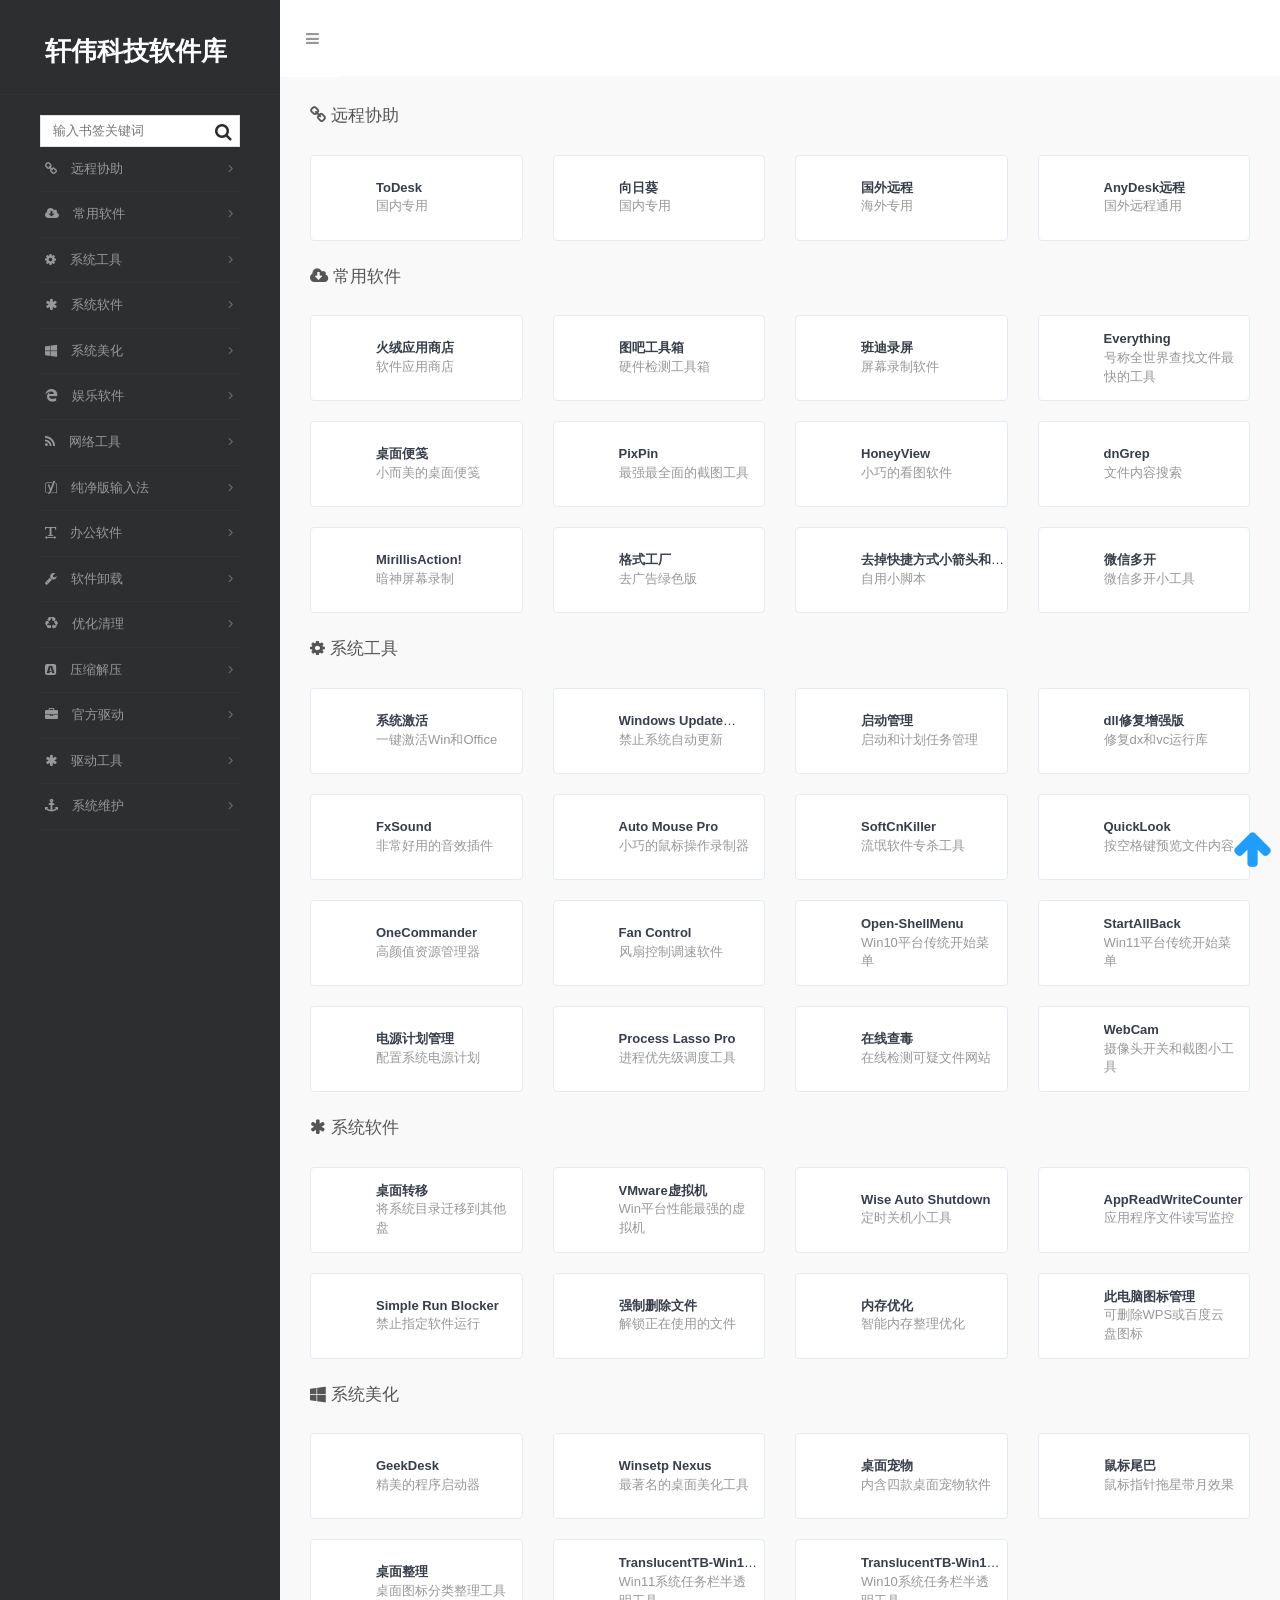
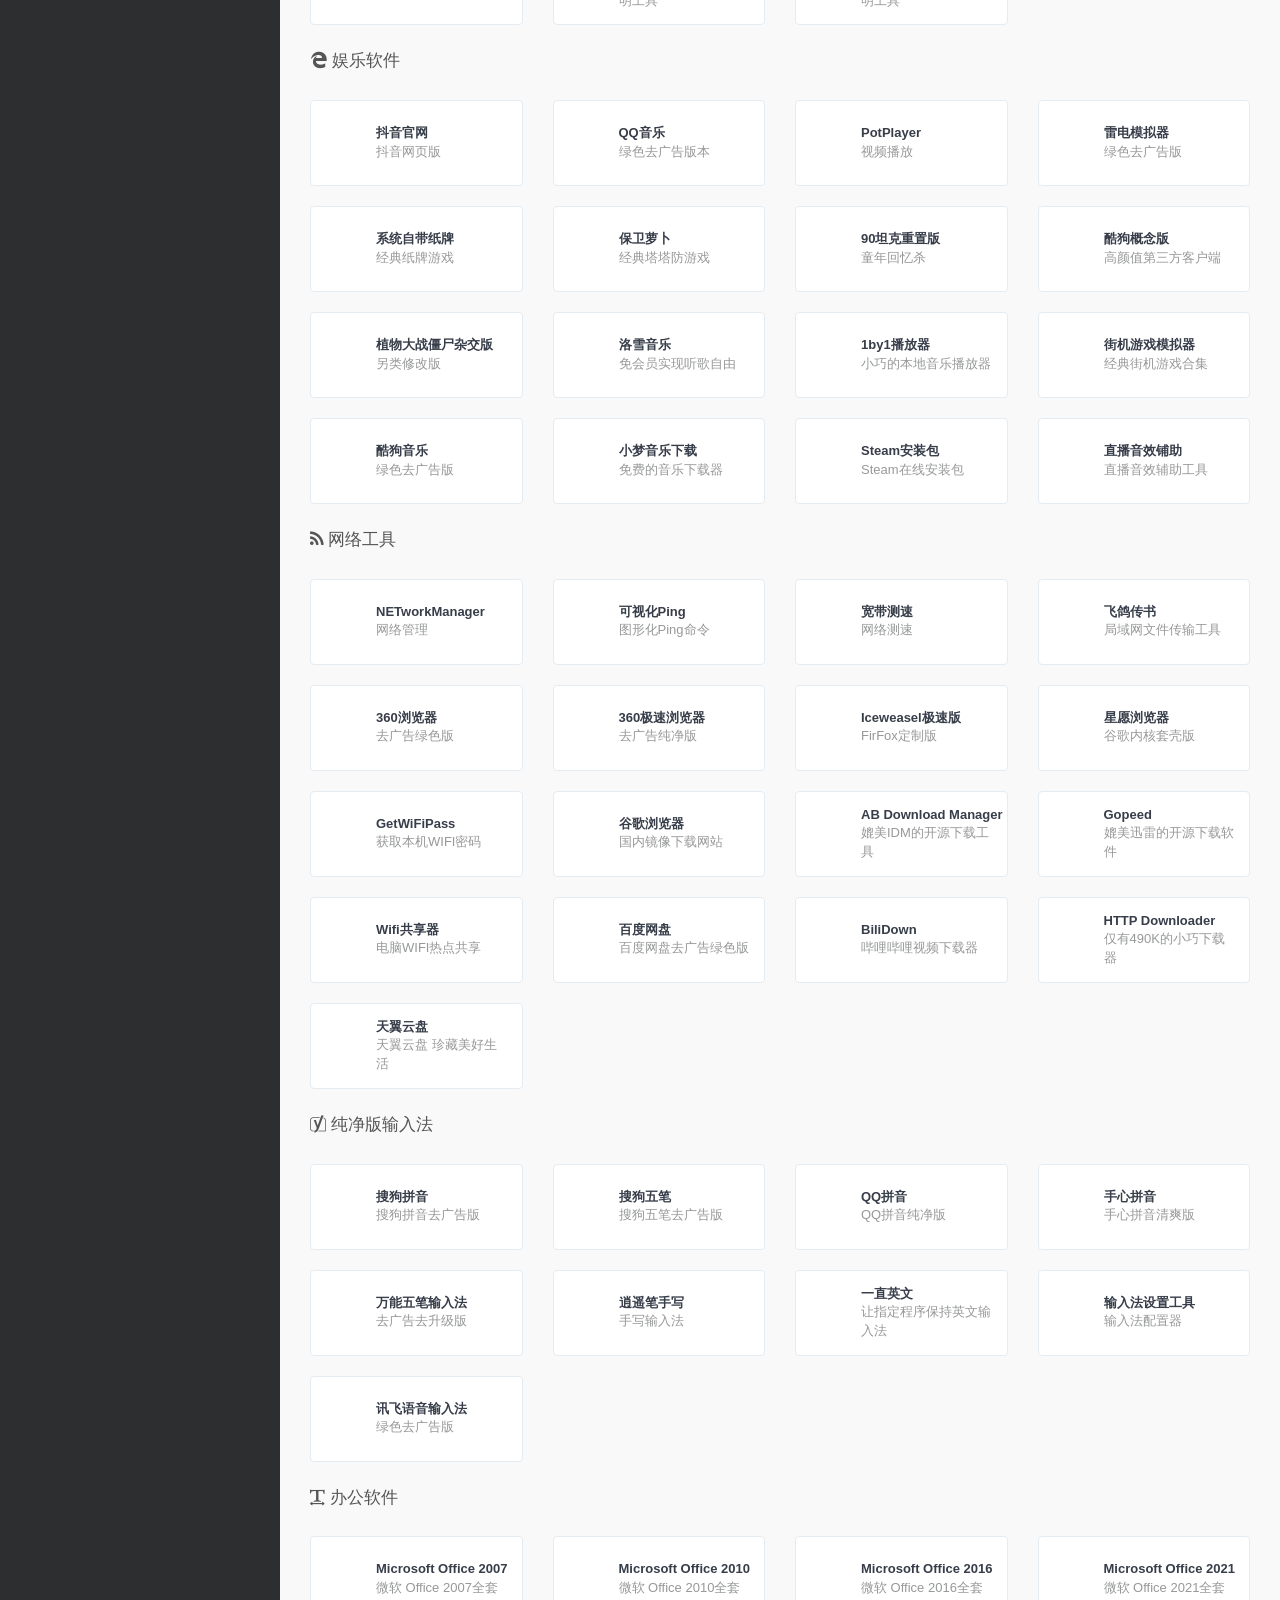
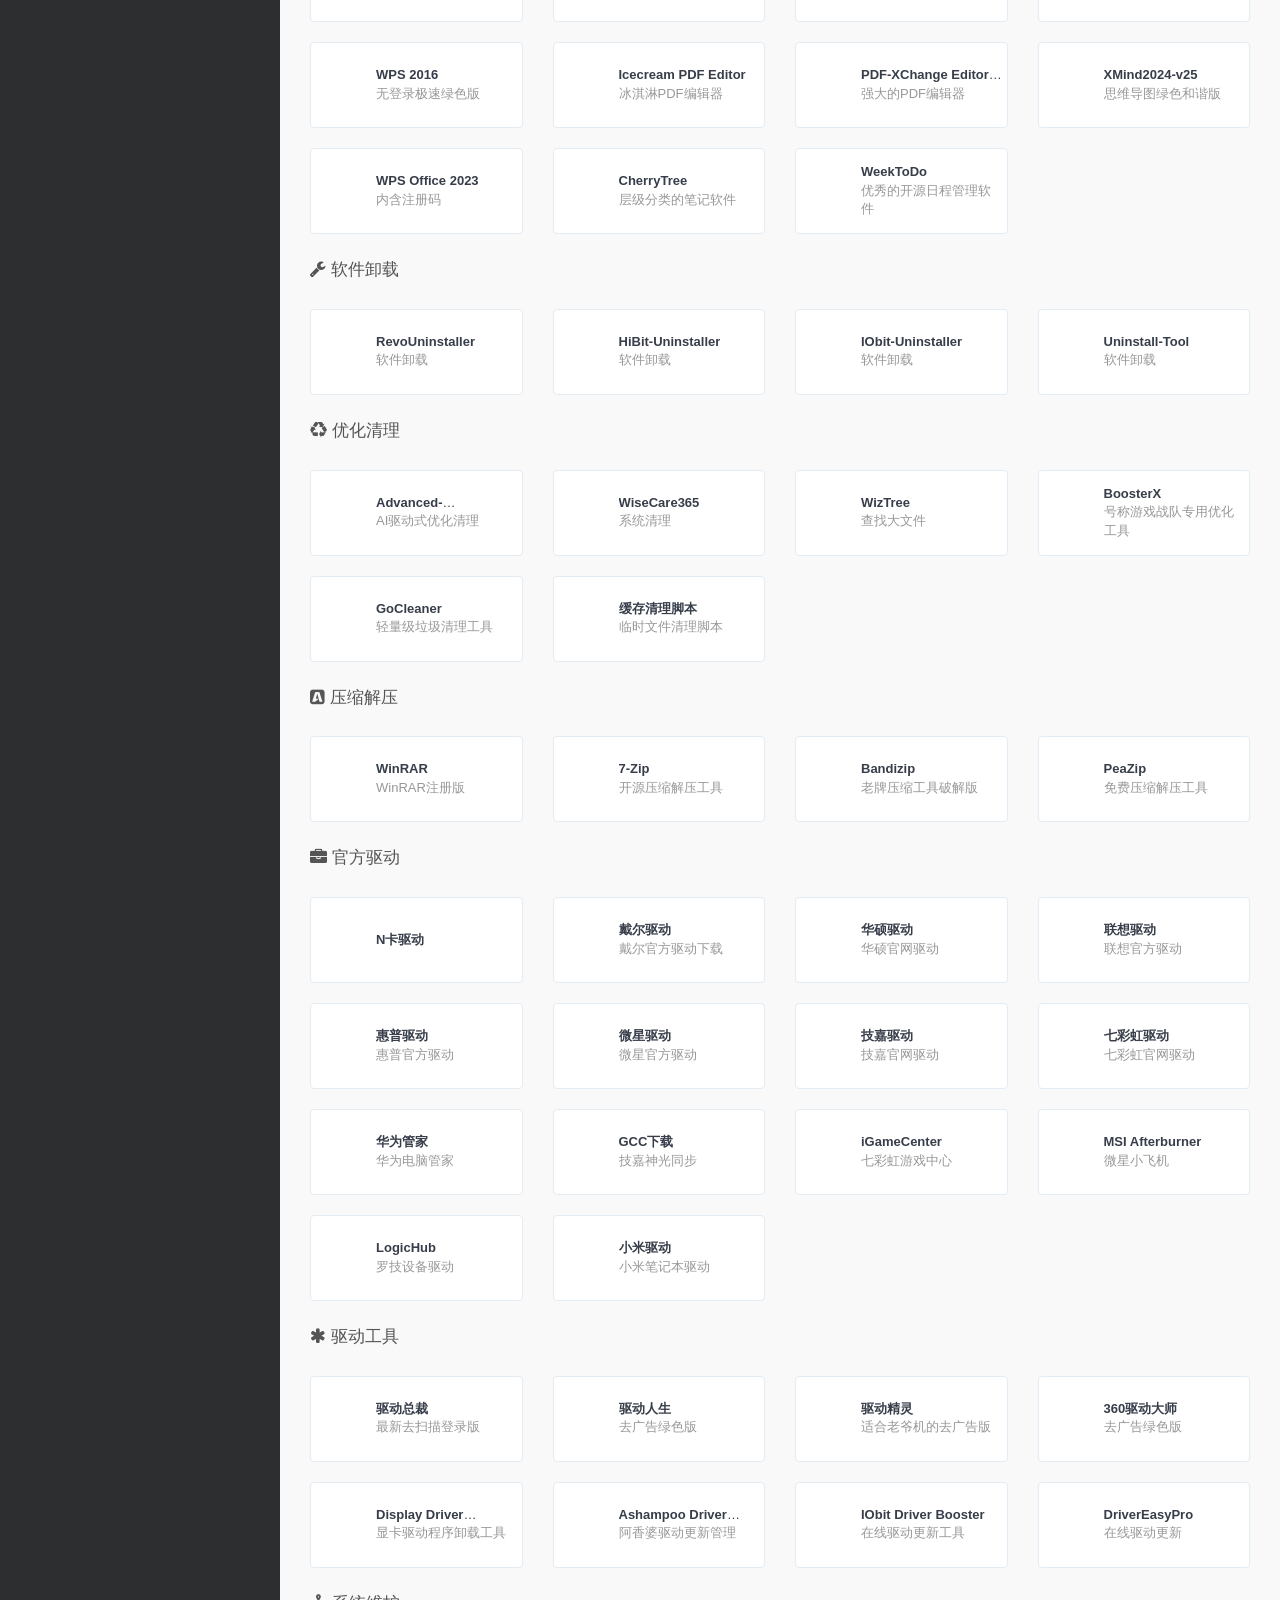
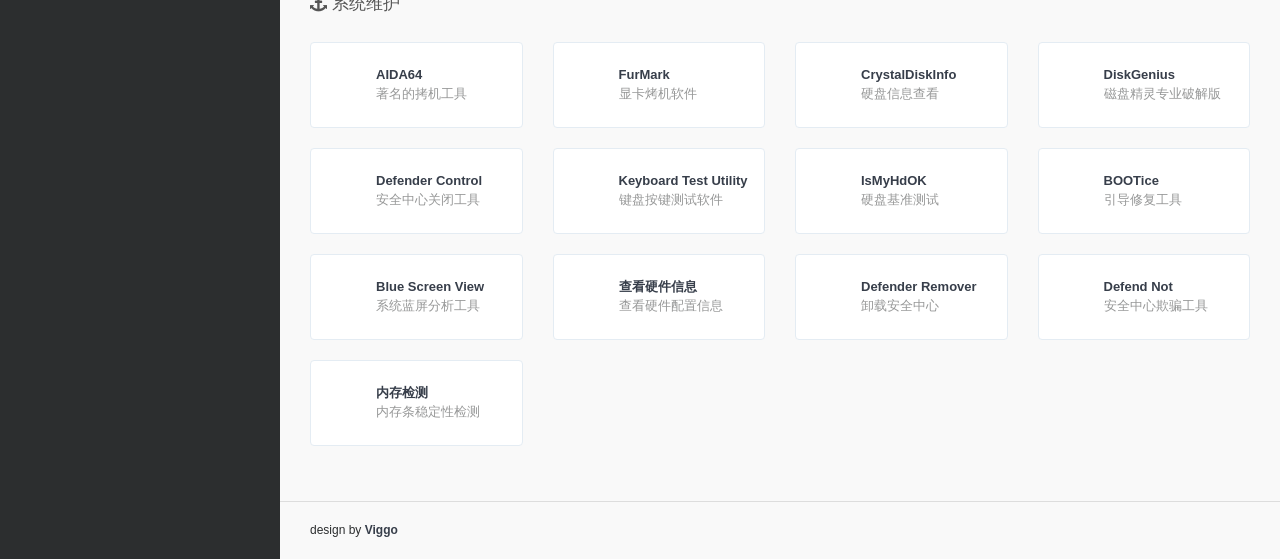
==== index.html @ ecf9f14d "Add files via upload" ====
<!DOCTYPE html>
<html lang="zh">

<head>
    <meta charset="utf-8">
    <meta http-equiv="X-UA-Compatible" content="IE=edge">
    <meta name="viewport" content="width=device-width, initial-scale=1.0" />
    <meta name="author" content="viggo" />
    <title>轩伟科技软件库 - 粉丝专用</title>
    <meta name="keywords" content="简洁导航,个人导航,个人书签" />
	<meta name="description" content="常用网址直达" />
    <!-- <link rel="stylesheet" href="static/css/3f75409bba264c4c8f8201128e356098.css"> -->
    <link rel="stylesheet" href="static/css/linecons.css">
    <link rel="stylesheet" href="static/css/font-awesome.min.css">
    <link rel="stylesheet" href="static/css/bootstrap.css">
    <link rel="stylesheet" href="static/css/xenon-core.css">
    <link rel="stylesheet" href="static/css/xenon-components.css">
    <link rel="stylesheet" href="static/css/xenon-skins.css">
    <link rel="stylesheet" href="static/css/nav.css">
    <script src="static/js/jquery.min.js"></script>
    <script src = "static/js/holmes.js"></script>
        <!-- HTML5 shim and Respond.js IE8 support of HTML5 elements and media queries -->
    <!--[if lt IE 9]>
        <script src="static/js/html5shiv.min.js"></script>
        <script src="static/js/respond.min.js"></script>
    <![endif]-->
    <!-- / FB Open Graph -->
</head>


<body class="page-body">
    <!-- 返回顶部按钮 -->
	<div id="top"></div>
	<div class="top mdui-shadow-10">
		<a href="javascript:;" title="返回顶部" onclick="gotop()"><i class="fa fa-arrow-up"></i></a>
	</div>
	<!-- 返回顶部END -->
    <!-- skin-white -->
    <div class="page-container">
        <div class="sidebar-menu toggle-others fixed">
            <!-- 遮罩 -->
						<!-- 遮罩END -->
            <div class="sidebar-menu-inner">
                <header class="logo-env">
                    <!-- logo -->
                    <div class="logo">
                        <a href="/" class="logo-expanded" title = "轩伟科技软件库 - 粉丝专用">
                            <h1>轩伟科技软件库</h1>
                        </a>
                        <!-- <a href="/" class="logo-collapsed">
                            <img src="static/picture/logo-collapsed@2x.png" width="40" alt="" />
                        </a> -->
                    </div>
                    <div class="mobile-menu-toggle visible-xs">
                        
                        <a href="#" data-toggle="mobile-menu">
                            <i class="fa-bars"></i>
                        </a>
                    </div>
                </header>
                <ul id="main-menu" class="main-menu">
                    <!-- 搜索框 -->
                    <div class = "search">
                        <input type="text" class="form-control" name="search" id="search" placeholder="输入书签关键词" />
                        <i class="fa fa-search"></i>
                    </div>
                    <!-- 搜索框END -->
                    <!-- 遍历分类目录 -->
                                        <li>
                        <a href = "#category-23" onclick = "SmoothScrollTo('#category-23',200)">
                            <i class='fa fa-chain'></i>
                            <span class="title">远程协助</span>
                        </a>
                        <!-- 子分类 -->
                        <ul>
                                                    </ul>
                        <!-- 子分类END -->
                    </li>
                                        <li>
                        <a href = "#category-24" onclick = "SmoothScrollTo('#category-24',200)">
                            <i class='fa fa-cloud-download'></i>
                            <span class="title">常用软件</span>
                        </a>
                        <!-- 子分类 -->
                        <ul>
                                                    </ul>
                        <!-- 子分类END -->
                    </li>
                                        <li>
                        <a href = "#category-34" onclick = "SmoothScrollTo('#category-34',200)">
                            <i class='fa fa-gear'></i>
                            <span class="title">系统工具</span>
                        </a>
                        <!-- 子分类 -->
                        <ul>
                                                    </ul>
                        <!-- 子分类END -->
                    </li>
                                        <li>
                        <a href = "#category-39" onclick = "SmoothScrollTo('#category-39',200)">
                            <i class='fa fa-asterisk'></i>
                            <span class="title">系统软件</span>
                        </a>
                        <!-- 子分类 -->
                        <ul>
                                                    </ul>
                        <!-- 子分类END -->
                    </li>
                                        <li>
                        <a href = "#category-38" onclick = "SmoothScrollTo('#category-38',200)">
                            <i class='fa fa-windows'></i>
                            <span class="title">系统美化</span>
                        </a>
                        <!-- 子分类 -->
                        <ul>
                                                    </ul>
                        <!-- 子分类END -->
                    </li>
                                        <li>
                        <a href = "#category-26" onclick = "SmoothScrollTo('#category-26',200)">
                            <i class='fa fa-edge'></i>
                            <span class="title">娱乐软件</span>
                        </a>
                        <!-- 子分类 -->
                        <ul>
                                                    </ul>
                        <!-- 子分类END -->
                    </li>
                                        <li>
                        <a href = "#category-35" onclick = "SmoothScrollTo('#category-35',200)">
                            <i class='fa fa-rss'></i>
                            <span class="title">网络工具</span>
                        </a>
                        <!-- 子分类 -->
                        <ul>
                                                    </ul>
                        <!-- 子分类END -->
                    </li>
                                        <li>
                        <a href = "#category-27" onclick = "SmoothScrollTo('#category-27',200)">
                            <i class='fa fa-yoast'></i>
                            <span class="title">纯净版输入法</span>
                        </a>
                        <!-- 子分类 -->
                        <ul>
                                                    </ul>
                        <!-- 子分类END -->
                    </li>
                                        <li>
                        <a href = "#category-36" onclick = "SmoothScrollTo('#category-36',200)">
                            <i class='fa fa-text-width'></i>
                            <span class="title">办公软件</span>
                        </a>
                        <!-- 子分类 -->
                        <ul>
                                                    </ul>
                        <!-- 子分类END -->
                    </li>
                                        <li>
                        <a href = "#category-31" onclick = "SmoothScrollTo('#category-31',200)">
                            <i class='fa fa-wrench'></i>
                            <span class="title">软件卸载</span>
                        </a>
                        <!-- 子分类 -->
                        <ul>
                                                    </ul>
                        <!-- 子分类END -->
                    </li>
                                        <li>
                        <a href = "#category-30" onclick = "SmoothScrollTo('#category-30',200)">
                            <i class='fa fa-recycle'></i>
                            <span class="title">优化清理</span>
                        </a>
                        <!-- 子分类 -->
                        <ul>
                                                    </ul>
                        <!-- 子分类END -->
                    </li>
                                        <li>
                        <a href = "#category-32" onclick = "SmoothScrollTo('#category-32',200)">
                            <i class='fa fa-buysellads'></i>
                            <span class="title">压缩解压</span>
                        </a>
                        <!-- 子分类 -->
                        <ul>
                                                    </ul>
                        <!-- 子分类END -->
                    </li>
                                        <li>
                        <a href = "#category-25" onclick = "SmoothScrollTo('#category-25',200)">
                            <i class='fa fa-briefcase'></i>
                            <span class="title">官方驱动</span>
                        </a>
                        <!-- 子分类 -->
                        <ul>
                                                    </ul>
                        <!-- 子分类END -->
                    </li>
                                        <li>
                        <a href = "#category-37" onclick = "SmoothScrollTo('#category-37',200)">
                            <i class='fa fa-asterisk'></i>
                            <span class="title">驱动工具</span>
                        </a>
                        <!-- 子分类 -->
                        <ul>
                                                    </ul>
                        <!-- 子分类END -->
                    </li>
                                        <li>
                        <a href = "#category-40" onclick = "SmoothScrollTo('#category-40',200)">
                            <i class='fa fa-anchor'></i>
                            <span class="title">系统维护</span>
                        </a>
                        <!-- 子分类 -->
                        <ul>
                                                    </ul>
                        <!-- 子分类END -->
                    </li>
                                        <!-- 遍历分类目录END -->
                    
                </ul>
            </div>
        </div>
        <div class="main-content">
            <nav class="navbar user-info-navbar" role="navigation">
                <!-- User Info, Notifications and Menu Bar -->
                <!-- Left links for user info navbar -->
                <ul class="user-info-menu left-links list-inline list-unstyled">
                    <li class="hidden-sm hidden-xs">
                        <a href="#" data-toggle="sidebar">
                            <i class="fa-bars"></i>
                        </a>
                    </li>
                    
                </ul>
                <ul class="user-info-menu right-links list-inline list-unstyled">
                    <li class="hidden-sm hidden-xs">
                    </li>
                </ul>

            </nav>
            <!-- 常用推荐 -->

            <!-- 遍历分类 -->
                        <h4 class="text-gray" id = "category-23">
                <i class='fa fa-chain'></i> 
                远程协助                                <!-- 关闭并返回 -->
                                <!-- 关闭并返回END -->
                            </h4>
            <div class="row" style = "margin-bottom:2em;">
                <!-- 获取列数 -->
                                <!-- 获取列数END -->
                <!-- 遍历链接 -->
                                <div class="col-sm-3 link">
                    <div class="xe-widget xe-conversations box2 label-info" onclick="window.open('https://dl.todesk.com/windows/ToDesk_Lite.exe', '_blank')" data-toggle="tooltip" data-placement="bottom" title="" data-original-title="https://dl.todesk.com/windows/ToDesk_Lite.exe">
                        <!-- 如果是私有链接则显示角标 -->
                                                <!-- 角标END -->
                        <div class="xe-comment-entry">
                            <!-- 隐藏链接，用于搜索 -->
                            <span style = "display:none;">https://dl.todesk.com/windows/ToDesk_Lite.exe</span>
                            <!-- 隐藏链接END -->
                            <div class="xe-comment">
                                <a href="#" class="xe-user-name overflowClip_1">
                                    <strong>ToDesk</strong>
                                </a>
                                <p class="overflowClip_2">国内专用</p>
                            </div>
                        </div>
                    </div>
                </div>
                                <div class="col-sm-3 link">
                    <div class="xe-widget xe-conversations box2 label-info" onclick="window.open('https://rodgersnow.lanzoul.com/ixgcW2r3k79e', '_blank')" data-toggle="tooltip" data-placement="bottom" title="" data-original-title="https://rodgersnow.lanzoul.com/ixgcW2r3k79e">
                        <!-- 如果是私有链接则显示角标 -->
                                                <!-- 角标END -->
                        <div class="xe-comment-entry">
                            
                            <!-- 隐藏链接，用于搜索 -->
                            <span style = "display:none;">https://rodgersnow.lanzoul.com/ixgcW2r3k79e</span>
                            <!-- 隐藏链接END -->
                            <div class="xe-comment">
                                <a href="#" class="xe-user-name overflowClip_1">
                                    <strong>向日葵</strong>
                                </a>
                                <p class="overflowClip_2">国内专用</p>
                            </div>
                        </div>
                    </div>
                </div>
                                <div class="col-sm-3 link">
                    <div class="xe-widget xe-conversations box2 label-info" onclick="window.open('http://myry.cscq.vip:5244/', '_blank')" data-toggle="tooltip" data-placement="bottom" title="" data-original-title="http://myry.cscq.vip:5244/">
                        <!-- 如果是私有链接则显示角标 -->
                                                <!-- 角标END -->
                        <div class="xe-comment-entry">
                            
                            <!-- 隐藏链接，用于搜索 -->
                            <span style = "display:none;">http://myry.cscq.vip:5244/</span>
                            <!-- 隐藏链接END -->
                            <div class="xe-comment">
                                <a href="#" class="xe-user-name overflowClip_1">
                                    <strong>国外远程</strong>
                                </a>
                                <p class="overflowClip_2">海外专用</p>
                            </div>
                        </div>
                    </div>
                </div>
                                <div class="col-sm-3 link">
                    <div class="xe-widget xe-conversations box2 label-info" onclick="window.open('https://rodgersnow.lanzoul.com/iSCHM2w3ry2b', '_blank')" data-toggle="tooltip" data-placement="bottom" title="" data-original-title="https://rodgersnow.lanzoul.com/iSCHM2w3ry2b">
                        <!-- 如果是私有链接则显示角标 -->
                                                <!-- 角标END -->
                        <div class="xe-comment-entry">
                            
                            <!-- 隐藏链接，用于搜索 -->
                            <span style = "display:none;">https://rodgersnow.lanzoul.com/iSCHM2w3ry2b</span>
                            <!-- 隐藏链接END -->
                            <div class="xe-comment">
                                <a href="#" class="xe-user-name overflowClip_1">
                                    <strong>AnyDesk远程</strong>
                                </a>
                                <p class="overflowClip_2">国外远程通用</p>
                            </div>
                        </div>
                    </div>
                </div>
                                <!-- 遍历链接END -->
            </div>
                        <h4 class="text-gray" id = "category-24">
                <i class='fa fa-cloud-download'></i> 
                常用软件                                <!-- 关闭并返回 -->
                                <!-- 关闭并返回END -->
                            </h4>
            <div class="row" style = "margin-bottom:2em;">
                <!-- 获取列数 -->
                                <!-- 获取列数END -->
                <!-- 遍历链接 -->
                                <div class="col-sm-3 link">
                    <div class="xe-widget xe-conversations box2 label-info" onclick="window.open('https://www.huorong.cn/appstore', '_blank')" data-toggle="tooltip" data-placement="bottom" title="" data-original-title="https://www.huorong.cn/appstore">
                        <!-- 如果是私有链接则显示角标 -->
                                                <!-- 角标END -->
                        <div class="xe-comment-entry">
                            
                            <!-- 隐藏链接，用于搜索 -->
                            <span style = "display:none;">https://www.huorong.cn/appstore</span>
                            <!-- 隐藏链接END -->
                            <div class="xe-comment">
                                <a href="#" class="xe-user-name overflowClip_1">
                                    <strong>火绒应用商店</strong>
                                </a>
                                <p class="overflowClip_2">软件应用商店</p>
                            </div>
                        </div>
                    </div>
                </div>
                                <div class="col-sm-3 link">
                    <div class="xe-widget xe-conversations box2 label-info" onclick="window.open('https://www.tbtool.cn/', '_blank')" data-toggle="tooltip" data-placement="bottom" title="" data-original-title="https://www.tbtool.cn/">
                        <!-- 如果是私有链接则显示角标 -->
                                                <!-- 角标END -->
                        <div class="xe-comment-entry">
                            
                            <!-- 隐藏链接，用于搜索 -->
                            <span style = "display:none;">https://www.tbtool.cn/</span>
                            <!-- 隐藏链接END -->
                            <div class="xe-comment">
                                <a href="#" class="xe-user-name overflowClip_1">
                                    <strong>图吧工具箱</strong>
                                </a>
                                <p class="overflowClip_2">硬件检测工具箱</p>
                            </div>
                        </div>
                    </div>
                </div>
                                <div class="col-sm-3 link">
                    <div class="xe-widget xe-conversations box2 label-info" onclick="window.open('https://rodgersnow.lanzoul.com/ipfz92u0mlub', '_blank')" data-toggle="tooltip" data-placement="bottom" title="" data-original-title="https://rodgersnow.lanzoul.com/ipfz92u0mlub">
                        <!-- 如果是私有链接则显示角标 -->
                                                <!-- 角标END -->
                        <div class="xe-comment-entry">
                            
                            <!-- 隐藏链接，用于搜索 -->
                            <span style = "display:none;">https://rodgersnow.lanzoul.com/ipfz92u0mlub</span>
                            <!-- 隐藏链接END -->
                            <div class="xe-comment">
                                <a href="#" class="xe-user-name overflowClip_1">
                                    <strong>班迪录屏</strong>
                                </a>
                                <p class="overflowClip_2">屏幕录制软件</p>
                            </div>
                        </div>
                    </div>
                </div>
                                <div class="col-sm-3 link">
                    <div class="xe-widget xe-conversations box2 label-info" onclick="window.open('https://rodgersnow.lanzoul.com/iNrll2u0q1za', '_blank')" data-toggle="tooltip" data-placement="bottom" title="" data-original-title="https://rodgersnow.lanzoul.com/iNrll2u0q1za">
                        <!-- 如果是私有链接则显示角标 -->
                                                <!-- 角标END -->
                        <div class="xe-comment-entry">
                            
                            <!-- 隐藏链接，用于搜索 -->
                            <span style = "display:none;">https://rodgersnow.lanzoul.com/iNrll2u0q1za</span>
                            <!-- 隐藏链接END -->
                            <div class="xe-comment">
                                <a href="#" class="xe-user-name overflowClip_1">
                                    <strong>Everything</strong>
                                </a>
                                <p class="overflowClip_2">号称全世界查找文件最快的工具</p>
                            </div>
                        </div>
                    </div>
                </div>
                                <div class="col-sm-3 link">
                    <div class="xe-widget xe-conversations box2 label-info" onclick="window.open('https://rodgersnow.lanzoul.com/iKJud2yufjhi', '_blank')" data-toggle="tooltip" data-placement="bottom" title="" data-original-title="https://rodgersnow.lanzoul.com/iKJud2yufjhi">
                        <!-- 如果是私有链接则显示角标 -->
                                                <!-- 角标END -->
                        <div class="xe-comment-entry">
                            
                            <!-- 隐藏链接，用于搜索 -->
                            <span style = "display:none;">https://rodgersnow.lanzoul.com/iKJud2yufjhi</span>
                            <!-- 隐藏链接END -->
                            <div class="xe-comment">
                                <a href="#" class="xe-user-name overflowClip_1">
                                    <strong>桌面便笺</strong>
                                </a>
                                <p class="overflowClip_2">小而美的桌面便笺</p>
                            </div>
                        </div>
                    </div>
                </div>
                                <div class="col-sm-3 link">
                    <div class="xe-widget xe-conversations box2 label-info" onclick="window.open('https://rodgersnow.lanzoul.com/iXAac2uch9bc', '_blank')" data-toggle="tooltip" data-placement="bottom" title="" data-original-title="https://rodgersnow.lanzoul.com/iXAac2uch9bc">
                        <!-- 如果是私有链接则显示角标 -->
                                                <!-- 角标END -->
                        <div class="xe-comment-entry">
                            
                            <!-- 隐藏链接，用于搜索 -->
                            <span style = "display:none;">https://rodgersnow.lanzoul.com/iXAac2uch9bc</span>
                            <!-- 隐藏链接END -->
                            <div class="xe-comment">
                                <a href="#" class="xe-user-name overflowClip_1">
                                    <strong>PixPin</strong>
                                </a>
                                <p class="overflowClip_2">最强最全面的截图工具</p>
                            </div>
                        </div>
                    </div>
                </div>
                                <div class="col-sm-3 link">
                    <div class="xe-widget xe-conversations box2 label-info" onclick="window.open('https://rodgersnow.lanzoul.com/ioWAe2vek3ja', '_blank')" data-toggle="tooltip" data-placement="bottom" title="" data-original-title="https://rodgersnow.lanzoul.com/ioWAe2vek3ja">
                        <!-- 如果是私有链接则显示角标 -->
                                                <!-- 角标END -->
                        <div class="xe-comment-entry">
                            
                            <!-- 隐藏链接，用于搜索 -->
                            <span style = "display:none;">https://rodgersnow.lanzoul.com/ioWAe2vek3ja</span>
                            <!-- 隐藏链接END -->
                            <div class="xe-comment">
                                <a href="#" class="xe-user-name overflowClip_1">
                                    <strong>HoneyView</strong>
                                </a>
                                <p class="overflowClip_2">小巧的看图软件</p>
                            </div>
                        </div>
                    </div>
                </div>
                                <div class="col-sm-3 link">
                    <div class="xe-widget xe-conversations box2 label-info" onclick="window.open('https://rodgersnow.lanzoul.com/ijxsb2w0midi', '_blank')" data-toggle="tooltip" data-placement="bottom" title="" data-original-title="https://rodgersnow.lanzoul.com/ijxsb2w0midi">
                        <!-- 如果是私有链接则显示角标 -->
                                                <!-- 角标END -->
                        <div class="xe-comment-entry">
                            
                            <!-- 隐藏链接，用于搜索 -->
                            <span style = "display:none;">https://rodgersnow.lanzoul.com/ijxsb2w0midi</span>
                            <!-- 隐藏链接END -->
                            <div class="xe-comment">
                                <a href="#" class="xe-user-name overflowClip_1">
                                    <strong>dnGrep</strong>
                                </a>
                                <p class="overflowClip_2">文件内容搜索</p>
                            </div>
                        </div>
                    </div>
                </div>
                                <div class="col-sm-3 link">
                    <div class="xe-widget xe-conversations box2 label-info" onclick="window.open('https://rodgersnow.lanzoul.com/iEfKu2w3imjc', '_blank')" data-toggle="tooltip" data-placement="bottom" title="" data-original-title="https://rodgersnow.lanzoul.com/iEfKu2w3imjc">
                        <!-- 如果是私有链接则显示角标 -->
                                                <!-- 角标END -->
                        <div class="xe-comment-entry">
                            
                            <!-- 隐藏链接，用于搜索 -->
                            <span style = "display:none;">https://rodgersnow.lanzoul.com/iEfKu2w3imjc</span>
                            <!-- 隐藏链接END -->
                            <div class="xe-comment">
                                <a href="#" class="xe-user-name overflowClip_1">
                                    <strong>MirillisAction!</strong>
                                </a>
                                <p class="overflowClip_2">暗神屏幕录制</p>
                            </div>
                        </div>
                    </div>
                </div>
                                <div class="col-sm-3 link">
                    <div class="xe-widget xe-conversations box2 label-info" onclick="window.open('https://share.feijipan.com/s/7I0cVfFf', '_blank')" data-toggle="tooltip" data-placement="bottom" title="" data-original-title="https://share.feijipan.com/s/7I0cVfFf">
                        <!-- 如果是私有链接则显示角标 -->
                                                <!-- 角标END -->
                        <div class="xe-comment-entry">
                            
                            <!-- 隐藏链接，用于搜索 -->
                            <span style = "display:none;">https://share.feijipan.com/s/7I0cVfFf</span>
                            <!-- 隐藏链接END -->
                            <div class="xe-comment">
                                <a href="#" class="xe-user-name overflowClip_1">
                                    <strong>格式工厂</strong>
                                </a>
                                <p class="overflowClip_2">去广告绿色版</p>
                            </div>
                        </div>
                    </div>
                </div>
                                <div class="col-sm-3 link">
                    <div class="xe-widget xe-conversations box2 label-info" onclick="window.open('https://rodgersnow.lanzoul.com/i2bqQ2ysfood', '_blank')" data-toggle="tooltip" data-placement="bottom" title="" data-original-title="https://rodgersnow.lanzoul.com/i2bqQ2ysfood">
                        <!-- 如果是私有链接则显示角标 -->
                                                <!-- 角标END -->
                        <div class="xe-comment-entry">
                            
                            <!-- 隐藏链接，用于搜索 -->
                            <span style = "display:none;">https://rodgersnow.lanzoul.com/i2bqQ2ysfood</span>
                            <!-- 隐藏链接END -->
                            <div class="xe-comment">
                                <a href="#" class="xe-user-name overflowClip_1">
                                    <strong>去掉快捷方式小箭头和盾牌</strong>
                                </a>
                                <p class="overflowClip_2">自用小脚本</p>
                            </div>
                        </div>
                    </div>
                </div>
                                <div class="col-sm-3 link">
                    <div class="xe-widget xe-conversations box2 label-info" onclick="window.open('https://rodgersnow.lanzoul.com/i6DtN30qe4tc', '_blank')" data-toggle="tooltip" data-placement="bottom" title="" data-original-title="https://rodgersnow.lanzoul.com/i6DtN30qe4tc">
                        <!-- 如果是私有链接则显示角标 -->
                                                <!-- 角标END -->
                        <div class="xe-comment-entry">
                            
                            <!-- 隐藏链接，用于搜索 -->
                            <span style = "display:none;">https://rodgersnow.lanzoul.com/i6DtN30qe4tc</span>
                            <!-- 隐藏链接END -->
                            <div class="xe-comment">
                                <a href="#" class="xe-user-name overflowClip_1">
                                    <strong>微信多开</strong>
                                </a>
                                <p class="overflowClip_2">微信多开小工具</p>
                            </div>
                        </div>
                    </div>
                </div>
                                <!-- 遍历链接END -->
            </div>
                        <h4 class="text-gray" id = "category-34">
                <i class='fa fa-gear'></i> 
                系统工具                                <!-- 关闭并返回 -->
                                <!-- 关闭并返回END -->
                            </h4>
            <div class="row" style = "margin-bottom:2em;">
                <!-- 获取列数 -->
                                <!-- 获取列数END -->
                <!-- 遍历链接 -->
                                <div class="col-sm-3 link">
                    <div class="xe-widget xe-conversations box2 label-info" onclick="window.open('https://rodgersnow.lanzoul.com/ikwUs30z4dja', '_blank')" data-toggle="tooltip" data-placement="bottom" title="" data-original-title="https://rodgersnow.lanzoul.com/ikwUs30z4dja">
                        <!-- 如果是私有链接则显示角标 -->
                                                <!-- 角标END -->
                        <div class="xe-comment-entry">
                            
                            <!-- 隐藏链接，用于搜索 -->
                            <span style = "display:none;">https://rodgersnow.lanzoul.com/ikwUs30z4dja</span>
                            <!-- 隐藏链接END -->
                            <div class="xe-comment">
                                <a href="#" class="xe-user-name overflowClip_1">
                                    <strong>系统激活</strong>
                                </a>
                                <p class="overflowClip_2">一键激活Win和Office</p>
                            </div>
                        </div>
                    </div>
                </div>
                                <div class="col-sm-3 link">
                    <div class="xe-widget xe-conversations box2 label-info" onclick="window.open('https://rodgersnow.lanzoul.com/ijyXs2xmf0ad', '_blank')" data-toggle="tooltip" data-placement="bottom" title="" data-original-title="https://rodgersnow.lanzoul.com/ijyXs2xmf0ad">
                        <!-- 如果是私有链接则显示角标 -->
                                                <!-- 角标END -->
                        <div class="xe-comment-entry">
                            
                            <!-- 隐藏链接，用于搜索 -->
                            <span style = "display:none;">https://rodgersnow.lanzoul.com/ijyXs2xmf0ad</span>
                            <!-- 隐藏链接END -->
                            <div class="xe-comment">
                                <a href="#" class="xe-user-name overflowClip_1">
                                    <strong>Windows Update Blocker</strong>
                                </a>
                                <p class="overflowClip_2">禁止系统自动更新</p>
                            </div>
                        </div>
                    </div>
                </div>
                                <div class="col-sm-3 link">
                    <div class="xe-widget xe-conversations box2 label-info" onclick="window.open('https://rodgersnow.lanzoul.com/iWAW62u1bhli', '_blank')" data-toggle="tooltip" data-placement="bottom" title="" data-original-title="https://rodgersnow.lanzoul.com/iWAW62u1bhli">
                        <!-- 如果是私有链接则显示角标 -->
                                                <!-- 角标END -->
                        <div class="xe-comment-entry">
                            
                            <!-- 隐藏链接，用于搜索 -->
                            <span style = "display:none;">https://rodgersnow.lanzoul.com/iWAW62u1bhli</span>
                            <!-- 隐藏链接END -->
                            <div class="xe-comment">
                                <a href="#" class="xe-user-name overflowClip_1">
                                    <strong>启动管理</strong>
                                </a>
                                <p class="overflowClip_2">启动和计划任务管理</p>
                            </div>
                        </div>
                    </div>
                </div>
                                <div class="col-sm-3 link">
                    <div class="xe-widget xe-conversations box2 label-info" onclick="window.open('https://share.feijipan.com/s/OUH7fWuj', '_blank')" data-toggle="tooltip" data-placement="bottom" title="" data-original-title="https://share.feijipan.com/s/OUH7fWuj">
                        <!-- 如果是私有链接则显示角标 -->
                                                <!-- 角标END -->
                        <div class="xe-comment-entry">
                            
                            <!-- 隐藏链接，用于搜索 -->
                            <span style = "display:none;">https://share.feijipan.com/s/OUH7fWuj</span>
                            <!-- 隐藏链接END -->
                            <div class="xe-comment">
                                <a href="#" class="xe-user-name overflowClip_1">
                                    <strong>dll修复增强版</strong>
                                </a>
                                <p class="overflowClip_2">修复dx和vc运行库</p>
                            </div>
                        </div>
                    </div>
                </div>
                                <div class="col-sm-3 link">
                    <div class="xe-widget xe-conversations box2 label-info" onclick="window.open('https://rodgersnow.lanzoul.com/iQJiF2ve0aqj', '_blank')" data-toggle="tooltip" data-placement="bottom" title="" data-original-title="https://rodgersnow.lanzoul.com/iQJiF2ve0aqj">
                        <!-- 如果是私有链接则显示角标 -->
                                                <!-- 角标END -->
                        <div class="xe-comment-entry">
                            
                            <!-- 隐藏链接，用于搜索 -->
                            <span style = "display:none;">https://rodgersnow.lanzoul.com/iQJiF2ve0aqj</span>
                            <!-- 隐藏链接END -->
                            <div class="xe-comment">
                                <a href="#" class="xe-user-name overflowClip_1">
                                    <strong>FxSound</strong>
                                </a>
                                <p class="overflowClip_2">非常好用的音效插件</p>
                            </div>
                        </div>
                    </div>
                </div>
                                <div class="col-sm-3 link">
                    <div class="xe-widget xe-conversations box2 label-info" onclick="window.open('https://rodgersnow.lanzoul.com/iL1lw2vkj48f', '_blank')" data-toggle="tooltip" data-placement="bottom" title="" data-original-title="https://rodgersnow.lanzoul.com/iL1lw2vkj48f">
                        <!-- 如果是私有链接则显示角标 -->
                                                <!-- 角标END -->
                        <div class="xe-comment-entry">
                            
                            <!-- 隐藏链接，用于搜索 -->
                            <span style = "display:none;">https://rodgersnow.lanzoul.com/iL1lw2vkj48f</span>
                            <!-- 隐藏链接END -->
                            <div class="xe-comment">
                                <a href="#" class="xe-user-name overflowClip_1">
                                    <strong>Auto Mouse Pro</strong>
                                </a>
                                <p class="overflowClip_2">小巧的鼠标操作录制器</p>
                            </div>
                        </div>
                    </div>
                </div>
                                <div class="col-sm-3 link">
                    <div class="xe-widget xe-conversations box2 label-info" onclick="window.open('https://rodgersnow.lanzoul.com/i2iK530pyffi', '_blank')" data-toggle="tooltip" data-placement="bottom" title="" data-original-title="https://rodgersnow.lanzoul.com/i2iK530pyffi">
                        <!-- 如果是私有链接则显示角标 -->
                                                <!-- 角标END -->
                        <div class="xe-comment-entry">
                            
                            <!-- 隐藏链接，用于搜索 -->
                            <span style = "display:none;">https://rodgersnow.lanzoul.com/i2iK530pyffi</span>
                            <!-- 隐藏链接END -->
                            <div class="xe-comment">
                                <a href="#" class="xe-user-name overflowClip_1">
                                    <strong>SoftCnKiller</strong>
                                </a>
                                <p class="overflowClip_2">流氓软件专杀工具</p>
                            </div>
                        </div>
                    </div>
                </div>
                                <div class="col-sm-3 link">
                    <div class="xe-widget xe-conversations box2 label-info" onclick="window.open('https://rodgersnow.lanzoul.com/idlTW2w3l35c', '_blank')" data-toggle="tooltip" data-placement="bottom" title="" data-original-title="https://rodgersnow.lanzoul.com/idlTW2w3l35c">
                        <!-- 如果是私有链接则显示角标 -->
                                                <!-- 角标END -->
                        <div class="xe-comment-entry">
                            
                            <!-- 隐藏链接，用于搜索 -->
                            <span style = "display:none;">https://rodgersnow.lanzoul.com/idlTW2w3l35c</span>
                            <!-- 隐藏链接END -->
                            <div class="xe-comment">
                                <a href="#" class="xe-user-name overflowClip_1">
                                    <strong>QuickLook</strong>
                                </a>
                                <p class="overflowClip_2">按空格键预览文件内容</p>
                            </div>
                        </div>
                    </div>
                </div>
                                <div class="col-sm-3 link">
                    <div class="xe-widget xe-conversations box2 label-info" onclick="window.open('https://rodgersnow.lanzoul.com/ickcR2wcrxah', '_blank')" data-toggle="tooltip" data-placement="bottom" title="" data-original-title="https://rodgersnow.lanzoul.com/ickcR2wcrxah">
                        <!-- 如果是私有链接则显示角标 -->
                                                <!-- 角标END -->
                        <div class="xe-comment-entry">
                            
                            <!-- 隐藏链接，用于搜索 -->
                            <span style = "display:none;">https://rodgersnow.lanzoul.com/ickcR2wcrxah</span>
                            <!-- 隐藏链接END -->
                            <div class="xe-comment">
                                <a href="#" class="xe-user-name overflowClip_1">
                                    <strong>OneCommander</strong>
                                </a>
                                <p class="overflowClip_2">高颜值资源管理器</p>
                            </div>
                        </div>
                    </div>
                </div>
                                <div class="col-sm-3 link">
                    <div class="xe-widget xe-conversations box2 label-info" onclick="window.open('https://rodgersnow.lanzoul.com/iYR4b317tqyb', '_blank')" data-toggle="tooltip" data-placement="bottom" title="" data-original-title="https://rodgersnow.lanzoul.com/iYR4b317tqyb">
                        <!-- 如果是私有链接则显示角标 -->
                                                <!-- 角标END -->
                        <div class="xe-comment-entry">
                            
                            <!-- 隐藏链接，用于搜索 -->
                            <span style = "display:none;">https://rodgersnow.lanzoul.com/iYR4b317tqyb</span>
                            <!-- 隐藏链接END -->
                            <div class="xe-comment">
                                <a href="#" class="xe-user-name overflowClip_1">
                                    <strong>Fan Control</strong>
                                </a>
                                <p class="overflowClip_2">风扇控制调速软件</p>
                            </div>
                        </div>
                    </div>
                </div>
                                <div class="col-sm-3 link">
                    <div class="xe-widget xe-conversations box2 label-info" onclick="window.open('https://rodgersnow.lanzoul.com/i4jaB2wsx3fe', '_blank')" data-toggle="tooltip" data-placement="bottom" title="" data-original-title="https://rodgersnow.lanzoul.com/i4jaB2wsx3fe">
                        <!-- 如果是私有链接则显示角标 -->
                                                <!-- 角标END -->
                        <div class="xe-comment-entry">
                            
                            <!-- 隐藏链接，用于搜索 -->
                            <span style = "display:none;">https://rodgersnow.lanzoul.com/i4jaB2wsx3fe</span>
                            <!-- 隐藏链接END -->
                            <div class="xe-comment">
                                <a href="#" class="xe-user-name overflowClip_1">
                                    <strong>Open-ShellMenu</strong>
                                </a>
                                <p class="overflowClip_2">Win10平台传统开始菜单</p>
                            </div>
                        </div>
                    </div>
                </div>
                                <div class="col-sm-3 link">
                    <div class="xe-widget xe-conversations box2 label-info" onclick="window.open('https://rodgersnow.lanzoul.com/iv6eu2wsx3ji', '_blank')" data-toggle="tooltip" data-placement="bottom" title="" data-original-title="https://rodgersnow.lanzoul.com/iv6eu2wsx3ji">
                        <!-- 如果是私有链接则显示角标 -->
                                                <!-- 角标END -->
                        <div class="xe-comment-entry">
                            
                            <!-- 隐藏链接，用于搜索 -->
                            <span style = "display:none;">https://rodgersnow.lanzoul.com/iv6eu2wsx3ji</span>
                            <!-- 隐藏链接END -->
                            <div class="xe-comment">
                                <a href="#" class="xe-user-name overflowClip_1">
                                    <strong>StartAllBack</strong>
                                </a>
                                <p class="overflowClip_2">Win11平台传统开始菜单</p>
                            </div>
                        </div>
                    </div>
                </div>
                                <div class="col-sm-3 link">
                    <div class="xe-widget xe-conversations box2 label-info" onclick="window.open('https://rodgersnow.lanzoul.com/inZdI30sve1i', '_blank')" data-toggle="tooltip" data-placement="bottom" title="" data-original-title="https://rodgersnow.lanzoul.com/inZdI30sve1i">
                        <!-- 如果是私有链接则显示角标 -->
                                                <!-- 角标END -->
                        <div class="xe-comment-entry">
                            
                            <!-- 隐藏链接，用于搜索 -->
                            <span style = "display:none;">https://rodgersnow.lanzoul.com/inZdI30sve1i</span>
                            <!-- 隐藏链接END -->
                            <div class="xe-comment">
                                <a href="#" class="xe-user-name overflowClip_1">
                                    <strong>电源计划管理</strong>
                                </a>
                                <p class="overflowClip_2">配置系统电源计划</p>
                            </div>
                        </div>
                    </div>
                </div>
                                <div class="col-sm-3 link">
                    <div class="xe-widget xe-conversations box2 label-info" onclick="window.open('https://rodgersnow.lanzoul.com/iG8tW2ynrccb', '_blank')" data-toggle="tooltip" data-placement="bottom" title="" data-original-title="https://rodgersnow.lanzoul.com/iG8tW2ynrccb">
                        <!-- 如果是私有链接则显示角标 -->
                                                <!-- 角标END -->
                        <div class="xe-comment-entry">
                            
                            <!-- 隐藏链接，用于搜索 -->
                            <span style = "display:none;">https://rodgersnow.lanzoul.com/iG8tW2ynrccb</span>
                            <!-- 隐藏链接END -->
                            <div class="xe-comment">
                                <a href="#" class="xe-user-name overflowClip_1">
                                    <strong>Process Lasso Pro</strong>
                                </a>
                                <p class="overflowClip_2">进程优先级调度工具</p>
                            </div>
                        </div>
                    </div>
                </div>
                                <div class="col-sm-3 link">
                    <div class="xe-widget xe-conversations box2 label-info" onclick="window.open('https://www.virscan.org/', '_blank')" data-toggle="tooltip" data-placement="bottom" title="" data-original-title="https://www.virscan.org/">
                        <!-- 如果是私有链接则显示角标 -->
                                                <!-- 角标END -->
                        <div class="xe-comment-entry">
                            
                            <!-- 隐藏链接，用于搜索 -->
                            <span style = "display:none;">https://www.virscan.org/</span>
                            <!-- 隐藏链接END -->
                            <div class="xe-comment">
                                <a href="#" class="xe-user-name overflowClip_1">
                                    <strong>在线查毒</strong>
                                </a>
                                <p class="overflowClip_2">在线检测可疑文件网站</p>
                            </div>
                        </div>
                    </div>
                </div>
                                <div class="col-sm-3 link">
                    <div class="xe-widget xe-conversations box2 label-info" onclick="window.open('https://rodgersnow.lanzoul.com/iLziY304r0uf', '_blank')" data-toggle="tooltip" data-placement="bottom" title="" data-original-title="https://rodgersnow.lanzoul.com/iLziY304r0uf">
                        <!-- 如果是私有链接则显示角标 -->
                                                <!-- 角标END -->
                        <div class="xe-comment-entry">
                            
                            <!-- 隐藏链接，用于搜索 -->
                            <span style = "display:none;">https://rodgersnow.lanzoul.com/iLziY304r0uf</span>
                            <!-- 隐藏链接END -->
                            <div class="xe-comment">
                                <a href="#" class="xe-user-name overflowClip_1">
                                    <strong>WebCam</strong>
                                </a>
                                <p class="overflowClip_2">摄像头开关和截图小工具</p>
                            </div>
                        </div>
                    </div>
                </div>
                                <!-- 遍历链接END -->
            </div>
                        <h4 class="text-gray" id = "category-39">
                <i class='fa fa-asterisk'></i> 
                系统软件                                <!-- 关闭并返回 -->
                                <!-- 关闭并返回END -->
                            </h4>
            <div class="row" style = "margin-bottom:2em;">
                <!-- 获取列数 -->
                                <!-- 获取列数END -->
                <!-- 遍历链接 -->
                                <div class="col-sm-3 link">
                    <div class="xe-widget xe-conversations box2 label-info" onclick="window.open('https://rodgersnow.lanzoul.com/i6cpA2u1bhqd', '_blank')" data-toggle="tooltip" data-placement="bottom" title="" data-original-title="https://rodgersnow.lanzoul.com/i6cpA2u1bhqd">
                        <!-- 如果是私有链接则显示角标 -->
                                                <!-- 角标END -->
                        <div class="xe-comment-entry">
                            
                            <!-- 隐藏链接，用于搜索 -->
                            <span style = "display:none;">https://rodgersnow.lanzoul.com/i6cpA2u1bhqd</span>
                            <!-- 隐藏链接END -->
                            <div class="xe-comment">
                                <a href="#" class="xe-user-name overflowClip_1">
                                    <strong>桌面转移</strong>
                                </a>
                                <p class="overflowClip_2">将系统目录迁移到其他盘</p>
                            </div>
                        </div>
                    </div>
                </div>
                                <div class="col-sm-3 link">
                    <div class="xe-widget xe-conversations box2 label-info" onclick="window.open('https://share.feijipan.com/s/hNHRGR0h', '_blank')" data-toggle="tooltip" data-placement="bottom" title="" data-original-title="https://share.feijipan.com/s/hNHRGR0h">
                        <!-- 如果是私有链接则显示角标 -->
                                                <!-- 角标END -->
                        <div class="xe-comment-entry">
                            
                            <!-- 隐藏链接，用于搜索 -->
                            <span style = "display:none;">https://share.feijipan.com/s/hNHRGR0h</span>
                            <!-- 隐藏链接END -->
                            <div class="xe-comment">
                                <a href="#" class="xe-user-name overflowClip_1">
                                    <strong>VMware虚拟机</strong>
                                </a>
                                <p class="overflowClip_2">Win平台性能最强的虚拟机</p>
                            </div>
                        </div>
                    </div>
                </div>
                                <div class="col-sm-3 link">
                    <div class="xe-widget xe-conversations box2 label-info" onclick="window.open('https://rodgersnow.lanzoul.com/iHzRy2z7vnuj', '_blank')" data-toggle="tooltip" data-placement="bottom" title="" data-original-title="https://rodgersnow.lanzoul.com/iHzRy2z7vnuj">
                        <!-- 如果是私有链接则显示角标 -->
                                                <!-- 角标END -->
                        <div class="xe-comment-entry">
                            
                            <!-- 隐藏链接，用于搜索 -->
                            <span style = "display:none;">https://rodgersnow.lanzoul.com/iHzRy2z7vnuj</span>
                            <!-- 隐藏链接END -->
                            <div class="xe-comment">
                                <a href="#" class="xe-user-name overflowClip_1">
                                    <strong>Wise Auto Shutdown</strong>
                                </a>
                                <p class="overflowClip_2">定时关机小工具</p>
                            </div>
                        </div>
                    </div>
                </div>
                                <div class="col-sm-3 link">
                    <div class="xe-widget xe-conversations box2 label-info" onclick="window.open('https://rodgersnow.lanzoul.com/iZcij305j41i', '_blank')" data-toggle="tooltip" data-placement="bottom" title="" data-original-title="https://rodgersnow.lanzoul.com/iZcij305j41i">
                        <!-- 如果是私有链接则显示角标 -->
                                                <!-- 角标END -->
                        <div class="xe-comment-entry">
                            
                            <!-- 隐藏链接，用于搜索 -->
                            <span style = "display:none;">https://rodgersnow.lanzoul.com/iZcij305j41i</span>
                            <!-- 隐藏链接END -->
                            <div class="xe-comment">
                                <a href="#" class="xe-user-name overflowClip_1">
                                    <strong>AppReadWriteCounter</strong>
                                </a>
                                <p class="overflowClip_2">应用程序文件读写监控</p>
                            </div>
                        </div>
                    </div>
                </div>
                                <div class="col-sm-3 link">
                    <div class="xe-widget xe-conversations box2 label-info" onclick="window.open('https://rodgersnow.lanzoul.com/icAiV30q49xg', '_blank')" data-toggle="tooltip" data-placement="bottom" title="" data-original-title="https://rodgersnow.lanzoul.com/icAiV30q49xg">
                        <!-- 如果是私有链接则显示角标 -->
                                                <!-- 角标END -->
                        <div class="xe-comment-entry">
                            
                            <!-- 隐藏链接，用于搜索 -->
                            <span style = "display:none;">https://rodgersnow.lanzoul.com/icAiV30q49xg</span>
                            <!-- 隐藏链接END -->
                            <div class="xe-comment">
                                <a href="#" class="xe-user-name overflowClip_1">
                                    <strong>Simple Run Blocker</strong>
                                </a>
                                <p class="overflowClip_2">禁止指定软件运行</p>
                            </div>
                        </div>
                    </div>
                </div>
                                <div class="col-sm-3 link">
                    <div class="xe-widget xe-conversations box2 label-info" onclick="window.open('https://rodgersnow.lanzoul.com/ic6xu30unjxe', '_blank')" data-toggle="tooltip" data-placement="bottom" title="" data-original-title="https://rodgersnow.lanzoul.com/ic6xu30unjxe">
                        <!-- 如果是私有链接则显示角标 -->
                                                <!-- 角标END -->
                        <div class="xe-comment-entry">
                            
                            <!-- 隐藏链接，用于搜索 -->
                            <span style = "display:none;">https://rodgersnow.lanzoul.com/ic6xu30unjxe</span>
                            <!-- 隐藏链接END -->
                            <div class="xe-comment">
                                <a href="#" class="xe-user-name overflowClip_1">
                                    <strong>强制删除文件</strong>
                                </a>
                                <p class="overflowClip_2">解锁正在使用的文件</p>
                            </div>
                        </div>
                    </div>
                </div>
                                <div class="col-sm-3 link">
                    <div class="xe-widget xe-conversations box2 label-info" onclick="window.open('https://rodgersnow.lanzoul.com/iC67L31sob8b', '_blank')" data-toggle="tooltip" data-placement="bottom" title="" data-original-title="https://rodgersnow.lanzoul.com/iC67L31sob8b">
                        <!-- 如果是私有链接则显示角标 -->
                                                <!-- 角标END -->
                        <div class="xe-comment-entry">
                            
                            <!-- 隐藏链接，用于搜索 -->
                            <span style = "display:none;">https://rodgersnow.lanzoul.com/iC67L31sob8b</span>
                            <!-- 隐藏链接END -->
                            <div class="xe-comment">
                                <a href="#" class="xe-user-name overflowClip_1">
                                    <strong>内存优化</strong>
                                </a>
                                <p class="overflowClip_2">智能内存整理优化</p>
                            </div>
                        </div>
                    </div>
                </div>
                                <div class="col-sm-3 link">
                    <div class="xe-widget xe-conversations box2 label-info" onclick="window.open('https://rodgersnow.lanzoul.com/iEXkw32x2wjc', '_blank')" data-toggle="tooltip" data-placement="bottom" title="" data-original-title="https://rodgersnow.lanzoul.com/iEXkw32x2wjc">
                        <!-- 如果是私有链接则显示角标 -->
                                                <!-- 角标END -->
                        <div class="xe-comment-entry">
                            
                            <!-- 隐藏链接，用于搜索 -->
                            <span style = "display:none;">https://rodgersnow.lanzoul.com/iEXkw32x2wjc</span>
                            <!-- 隐藏链接END -->
                            <div class="xe-comment">
                                <a href="#" class="xe-user-name overflowClip_1">
                                    <strong>此电脑图标管理</strong>
                                </a>
                                <p class="overflowClip_2">可删除WPS或百度云盘图标</p>
                            </div>
                        </div>
                    </div>
                </div>
                                <!-- 遍历链接END -->
            </div>
                        <h4 class="text-gray" id = "category-38">
                <i class='fa fa-windows'></i> 
                系统美化                                <!-- 关闭并返回 -->
                                <!-- 关闭并返回END -->
                            </h4>
            <div class="row" style = "margin-bottom:2em;">
                <!-- 获取列数 -->
                                <!-- 获取列数END -->
                <!-- 遍历链接 -->
                                <div class="col-sm-3 link">
                    <div class="xe-widget xe-conversations box2 label-info" onclick="window.open('https://rodgersnow.lanzoul.com/iqZJg2uccvpi', '_blank')" data-toggle="tooltip" data-placement="bottom" title="" data-original-title="https://rodgersnow.lanzoul.com/iqZJg2uccvpi">
                        <!-- 如果是私有链接则显示角标 -->
                                                <!-- 角标END -->
                        <div class="xe-comment-entry">
                            
                            <!-- 隐藏链接，用于搜索 -->
                            <span style = "display:none;">https://rodgersnow.lanzoul.com/iqZJg2uccvpi</span>
                            <!-- 隐藏链接END -->
                            <div class="xe-comment">
                                <a href="#" class="xe-user-name overflowClip_1">
                                    <strong>GeekDesk</strong>
                                </a>
                                <p class="overflowClip_2">精美的程序启动器</p>
                            </div>
                        </div>
                    </div>
                </div>
                                <div class="col-sm-3 link">
                    <div class="xe-widget xe-conversations box2 label-info" onclick="window.open('https://rodgersnow.lanzoul.com/i2WQn2zkkssj', '_blank')" data-toggle="tooltip" data-placement="bottom" title="" data-original-title="https://rodgersnow.lanzoul.com/i2WQn2zkkssj">
                        <!-- 如果是私有链接则显示角标 -->
                                                <!-- 角标END -->
                        <div class="xe-comment-entry">
                            
                            <!-- 隐藏链接，用于搜索 -->
                            <span style = "display:none;">https://rodgersnow.lanzoul.com/i2WQn2zkkssj</span>
                            <!-- 隐藏链接END -->
                            <div class="xe-comment">
                                <a href="#" class="xe-user-name overflowClip_1">
                                    <strong>Winsetp Nexus</strong>
                                </a>
                                <p class="overflowClip_2">最著名的桌面美化工具</p>
                            </div>
                        </div>
                    </div>
                </div>
                                <div class="col-sm-3 link">
                    <div class="xe-widget xe-conversations box2 label-info" onclick="window.open('https://rodgersnow.lanzoul.com/imv2m2zklgid', '_blank')" data-toggle="tooltip" data-placement="bottom" title="" data-original-title="https://rodgersnow.lanzoul.com/imv2m2zklgid">
                        <!-- 如果是私有链接则显示角标 -->
                                                <!-- 角标END -->
                        <div class="xe-comment-entry">
                            
                            <!-- 隐藏链接，用于搜索 -->
                            <span style = "display:none;">https://rodgersnow.lanzoul.com/imv2m2zklgid</span>
                            <!-- 隐藏链接END -->
                            <div class="xe-comment">
                                <a href="#" class="xe-user-name overflowClip_1">
                                    <strong>桌面宠物</strong>
                                </a>
                                <p class="overflowClip_2">内含四款桌面宠物软件</p>
                            </div>
                        </div>
                    </div>
                </div>
                                <div class="col-sm-3 link">
                    <div class="xe-widget xe-conversations box2 label-info" onclick="window.open('https://rodgersnow.lanzoul.com/iLyWw2zkljtc', '_blank')" data-toggle="tooltip" data-placement="bottom" title="" data-original-title="https://rodgersnow.lanzoul.com/iLyWw2zkljtc">
                        <!-- 如果是私有链接则显示角标 -->
                                                <!-- 角标END -->
                        <div class="xe-comment-entry">
                            
                            <!-- 隐藏链接，用于搜索 -->
                            <span style = "display:none;">https://rodgersnow.lanzoul.com/iLyWw2zkljtc</span>
                            <!-- 隐藏链接END -->
                            <div class="xe-comment">
                                <a href="#" class="xe-user-name overflowClip_1">
                                    <strong>鼠标尾巴</strong>
                                </a>
                                <p class="overflowClip_2">鼠标指针拖星带月效果</p>
                            </div>
                        </div>
                    </div>
                </div>
                                <div class="col-sm-3 link">
                    <div class="xe-widget xe-conversations box2 label-info" onclick="window.open('https://rodgersnow.lanzoul.com/ikiZP2zklxah', '_blank')" data-toggle="tooltip" data-placement="bottom" title="" data-original-title="https://rodgersnow.lanzoul.com/ikiZP2zklxah">
                        <!-- 如果是私有链接则显示角标 -->
                                                <!-- 角标END -->
                        <div class="xe-comment-entry">
                            
                            <!-- 隐藏链接，用于搜索 -->
                            <span style = "display:none;">https://rodgersnow.lanzoul.com/ikiZP2zklxah</span>
                            <!-- 隐藏链接END -->
                            <div class="xe-comment">
                                <a href="#" class="xe-user-name overflowClip_1">
                                    <strong>桌面整理</strong>
                                </a>
                                <p class="overflowClip_2">桌面图标分类整理工具</p>
                            </div>
                        </div>
                    </div>
                </div>
                                <div class="col-sm-3 link">
                    <div class="xe-widget xe-conversations box2 label-info" onclick="window.open('https://rodgersnow.lanzoul.com/iuVAk32m0vxc', '_blank')" data-toggle="tooltip" data-placement="bottom" title="" data-original-title="https://rodgersnow.lanzoul.com/iuVAk32m0vxc">
                        <!-- 如果是私有链接则显示角标 -->
                                                <!-- 角标END -->
                        <div class="xe-comment-entry">
                            
                            <!-- 隐藏链接，用于搜索 -->
                            <span style = "display:none;">https://rodgersnow.lanzoul.com/iuVAk32m0vxc</span>
                            <!-- 隐藏链接END -->
                            <div class="xe-comment">
                                <a href="#" class="xe-user-name overflowClip_1">
                                    <strong>TranslucentTB-Win11版本</strong>
                                </a>
                                <p class="overflowClip_2">Win11系统任务栏半透明工具</p>
                            </div>
                        </div>
                    </div>
                </div>
                                <div class="col-sm-3 link">
                    <div class="xe-widget xe-conversations box2 label-info" onclick="window.open('https://rodgersnow.lanzoul.com/izA3P32m3elg', '_blank')" data-toggle="tooltip" data-placement="bottom" title="" data-original-title="https://rodgersnow.lanzoul.com/izA3P32m3elg">
                        <!-- 如果是私有链接则显示角标 -->
                                                <!-- 角标END -->
                        <div class="xe-comment-entry">
                            
                            <!-- 隐藏链接，用于搜索 -->
                            <span style = "display:none;">https://rodgersnow.lanzoul.com/izA3P32m3elg</span>
                            <!-- 隐藏链接END -->
                            <div class="xe-comment">
                                <a href="#" class="xe-user-name overflowClip_1">
                                    <strong>TranslucentTB-Win10版本</strong>
                                </a>
                                <p class="overflowClip_2">Win10系统任务栏半透明工具</p>
                            </div>
                        </div>
                    </div>
                </div>
                                <!-- 遍历链接END -->
            </div>
                        <h4 class="text-gray" id = "category-26">
                <i class='fa fa-edge'></i> 
                娱乐软件                                <!-- 关闭并返回 -->
                                <!-- 关闭并返回END -->
                            </h4>
            <div class="row" style = "margin-bottom:2em;">
                <!-- 获取列数 -->
                                <!-- 获取列数END -->
                <!-- 遍历链接 -->
                                <div class="col-sm-3 link">
                    <div class="xe-widget xe-conversations box2 label-info" onclick="window.open('https://www.douyin.com/', '_blank')" data-toggle="tooltip" data-placement="bottom" title="" data-original-title="https://www.douyin.com/">
                        <!-- 如果是私有链接则显示角标 -->
                                                <!-- 角标END -->
                        <div class="xe-comment-entry">
                            
                            <!-- 隐藏链接，用于搜索 -->
                            <span style = "display:none;">https://www.douyin.com/</span>
                            <!-- 隐藏链接END -->
                            <div class="xe-comment">
                                <a href="#" class="xe-user-name overflowClip_1">
                                    <strong>抖音官网</strong>
                                </a>
                                <p class="overflowClip_2">抖音网页版</p>
                            </div>
                        </div>
                    </div>
                </div>
                                <div class="col-sm-3 link">
                    <div class="xe-widget xe-conversations box2 label-info" onclick="window.open('https://rodgersnow.lanzoul.com/i66Re2yqv5mb', '_blank')" data-toggle="tooltip" data-placement="bottom" title="" data-original-title="https://rodgersnow.lanzoul.com/i66Re2yqv5mb">
                        <!-- 如果是私有链接则显示角标 -->
                                                <!-- 角标END -->
                        <div class="xe-comment-entry">
                            
                            <!-- 隐藏链接，用于搜索 -->
                            <span style = "display:none;">https://rodgersnow.lanzoul.com/i66Re2yqv5mb</span>
                            <!-- 隐藏链接END -->
                            <div class="xe-comment">
                                <a href="#" class="xe-user-name overflowClip_1">
                                    <strong>QQ音乐</strong>
                                </a>
                                <p class="overflowClip_2">绿色去广告版本</p>
                            </div>
                        </div>
                    </div>
                </div>
                                <div class="col-sm-3 link">
                    <div class="xe-widget xe-conversations box2 label-info" onclick="window.open('https://rodgersnow.lanzoul.com/iNha42u0m71i', '_blank')" data-toggle="tooltip" data-placement="bottom" title="" data-original-title="https://rodgersnow.lanzoul.com/iNha42u0m71i">
                        <!-- 如果是私有链接则显示角标 -->
                                                <!-- 角标END -->
                        <div class="xe-comment-entry">
                            
                            <!-- 隐藏链接，用于搜索 -->
                            <span style = "display:none;">https://rodgersnow.lanzoul.com/iNha42u0m71i</span>
                            <!-- 隐藏链接END -->
                            <div class="xe-comment">
                                <a href="#" class="xe-user-name overflowClip_1">
                                    <strong>PotPlayer</strong>
                                </a>
                                <p class="overflowClip_2">视频播放</p>
                            </div>
                        </div>
                    </div>
                </div>
                                <div class="col-sm-3 link">
                    <div class="xe-widget xe-conversations box2 label-info" onclick="window.open('https://share.feijipan.com/s/xqHMTvmf', '_blank')" data-toggle="tooltip" data-placement="bottom" title="" data-original-title="https://share.feijipan.com/s/xqHMTvmf">
                        <!-- 如果是私有链接则显示角标 -->
                                                <!-- 角标END -->
                        <div class="xe-comment-entry">
                            
                            <!-- 隐藏链接，用于搜索 -->
                            <span style = "display:none;">https://share.feijipan.com/s/xqHMTvmf</span>
                            <!-- 隐藏链接END -->
                            <div class="xe-comment">
                                <a href="#" class="xe-user-name overflowClip_1">
                                    <strong>雷电模拟器</strong>
                                </a>
                                <p class="overflowClip_2">绿色去广告版</p>
                            </div>
                        </div>
                    </div>
                </div>
                                <div class="col-sm-3 link">
                    <div class="xe-widget xe-conversations box2 label-info" onclick="window.open('https://rodgersnow.lanzoul.com/idIQ72uclsgf', '_blank')" data-toggle="tooltip" data-placement="bottom" title="" data-original-title="https://rodgersnow.lanzoul.com/idIQ72uclsgf">
                        <!-- 如果是私有链接则显示角标 -->
                                                <!-- 角标END -->
                        <div class="xe-comment-entry">
                            
                            <!-- 隐藏链接，用于搜索 -->
                            <span style = "display:none;">https://rodgersnow.lanzoul.com/idIQ72uclsgf</span>
                            <!-- 隐藏链接END -->
                            <div class="xe-comment">
                                <a href="#" class="xe-user-name overflowClip_1">
                                    <strong>系统自带纸牌</strong>
                                </a>
                                <p class="overflowClip_2">经典纸牌游戏</p>
                            </div>
                        </div>
                    </div>
                </div>
                                <div class="col-sm-3 link">
                    <div class="xe-widget xe-conversations box2 label-info" onclick="window.open('https://rodgersnow.lanzoul.com/ila0i2uclugh', '_blank')" data-toggle="tooltip" data-placement="bottom" title="" data-original-title="https://rodgersnow.lanzoul.com/ila0i2uclugh">
                        <!-- 如果是私有链接则显示角标 -->
                                                <!-- 角标END -->
                        <div class="xe-comment-entry">
                            
                            <!-- 隐藏链接，用于搜索 -->
                            <span style = "display:none;">https://rodgersnow.lanzoul.com/ila0i2uclugh</span>
                            <!-- 隐藏链接END -->
                            <div class="xe-comment">
                                <a href="#" class="xe-user-name overflowClip_1">
                                    <strong>保卫萝卜</strong>
                                </a>
                                <p class="overflowClip_2">经典塔塔防游戏</p>
                            </div>
                        </div>
                    </div>
                </div>
                                <div class="col-sm-3 link">
                    <div class="xe-widget xe-conversations box2 label-info" onclick="window.open('https://rodgersnow.lanzoul.com/ihKhK2uclsfe', '_blank')" data-toggle="tooltip" data-placement="bottom" title="" data-original-title="https://rodgersnow.lanzoul.com/ihKhK2uclsfe">
                        <!-- 如果是私有链接则显示角标 -->
                                                <!-- 角标END -->
                        <div class="xe-comment-entry">
                            
                            <!-- 隐藏链接，用于搜索 -->
                            <span style = "display:none;">https://rodgersnow.lanzoul.com/ihKhK2uclsfe</span>
                            <!-- 隐藏链接END -->
                            <div class="xe-comment">
                                <a href="#" class="xe-user-name overflowClip_1">
                                    <strong>90坦克重置版</strong>
                                </a>
                                <p class="overflowClip_2">童年回忆杀</p>
                            </div>
                        </div>
                    </div>
                </div>
                                <div class="col-sm-3 link">
                    <div class="xe-widget xe-conversations box2 label-info" onclick="window.open('https://share.feijipan.com/s/wiHROzfs', '_blank')" data-toggle="tooltip" data-placement="bottom" title="" data-original-title="https://share.feijipan.com/s/wiHROzfs">
                        <!-- 如果是私有链接则显示角标 -->
                                                <!-- 角标END -->
                        <div class="xe-comment-entry">
                            
                            <!-- 隐藏链接，用于搜索 -->
                            <span style = "display:none;">https://share.feijipan.com/s/wiHROzfs</span>
                            <!-- 隐藏链接END -->
                            <div class="xe-comment">
                                <a href="#" class="xe-user-name overflowClip_1">
                                    <strong>酷狗概念版</strong>
                                </a>
                                <p class="overflowClip_2">高颜值第三方客户端</p>
                            </div>
                        </div>
                    </div>
                </div>
                                <div class="col-sm-3 link">
                    <div class="xe-widget xe-conversations box2 label-info" onclick="window.open('https://share.feijipan.com/s/nv0dssn9', '_blank')" data-toggle="tooltip" data-placement="bottom" title="" data-original-title="https://share.feijipan.com/s/nv0dssn9">
                        <!-- 如果是私有链接则显示角标 -->
                                                <!-- 角标END -->
                        <div class="xe-comment-entry">
                            
                            <!-- 隐藏链接，用于搜索 -->
                            <span style = "display:none;">https://share.feijipan.com/s/nv0dssn9</span>
                            <!-- 隐藏链接END -->
                            <div class="xe-comment">
                                <a href="#" class="xe-user-name overflowClip_1">
                                    <strong>植物大战僵尸杂交版</strong>
                                </a>
                                <p class="overflowClip_2">另类修改版</p>
                            </div>
                        </div>
                    </div>
                </div>
                                <div class="col-sm-3 link">
                    <div class="xe-widget xe-conversations box2 label-info" onclick="window.open('https://rodgersnow.lanzoul.com/iIIoK2wzeh4f', '_blank')" data-toggle="tooltip" data-placement="bottom" title="" data-original-title="https://rodgersnow.lanzoul.com/iIIoK2wzeh4f">
                        <!-- 如果是私有链接则显示角标 -->
                                                <!-- 角标END -->
                        <div class="xe-comment-entry">
                            
                            <!-- 隐藏链接，用于搜索 -->
                            <span style = "display:none;">https://rodgersnow.lanzoul.com/iIIoK2wzeh4f</span>
                            <!-- 隐藏链接END -->
                            <div class="xe-comment">
                                <a href="#" class="xe-user-name overflowClip_1">
                                    <strong>洛雪音乐</strong>
                                </a>
                                <p class="overflowClip_2">免会员实现听歌自由</p>
                            </div>
                        </div>
                    </div>
                </div>
                                <div class="col-sm-3 link">
                    <div class="xe-widget xe-conversations box2 label-info" onclick="window.open('https://rodgersnow.lanzoul.com/inyEO2xavhla', '_blank')" data-toggle="tooltip" data-placement="bottom" title="" data-original-title="https://rodgersnow.lanzoul.com/inyEO2xavhla">
                        <!-- 如果是私有链接则显示角标 -->
                                                <!-- 角标END -->
                        <div class="xe-comment-entry">
                            
                            <!-- 隐藏链接，用于搜索 -->
                            <span style = "display:none;">https://rodgersnow.lanzoul.com/inyEO2xavhla</span>
                            <!-- 隐藏链接END -->
                            <div class="xe-comment">
                                <a href="#" class="xe-user-name overflowClip_1">
                                    <strong>1by1播放器</strong>
                                </a>
                                <p class="overflowClip_2">小巧的本地音乐播放器</p>
                            </div>
                        </div>
                    </div>
                </div>
                                <div class="col-sm-3 link">
                    <div class="xe-widget xe-conversations box2 label-info" onclick="window.open('https://share.feijipan.com/s/bl0fu8SW', '_blank')" data-toggle="tooltip" data-placement="bottom" title="" data-original-title="https://share.feijipan.com/s/bl0fu8SW">
                        <!-- 如果是私有链接则显示角标 -->
                                                <!-- 角标END -->
                        <div class="xe-comment-entry">
                            
                            <!-- 隐藏链接，用于搜索 -->
                            <span style = "display:none;">https://share.feijipan.com/s/bl0fu8SW</span>
                            <!-- 隐藏链接END -->
                            <div class="xe-comment">
                                <a href="#" class="xe-user-name overflowClip_1">
                                    <strong>街机游戏模拟器</strong>
                                </a>
                                <p class="overflowClip_2">经典街机游戏合集</p>
                            </div>
                        </div>
                    </div>
                </div>
                                <div class="col-sm-3 link">
                    <div class="xe-widget xe-conversations box2 label-info" onclick="window.open('https://rodgersnow.lanzoul.com/ioB3w2yq1xob', '_blank')" data-toggle="tooltip" data-placement="bottom" title="" data-original-title="https://rodgersnow.lanzoul.com/ioB3w2yq1xob">
                        <!-- 如果是私有链接则显示角标 -->
                                                <!-- 角标END -->
                        <div class="xe-comment-entry">
                            
                            <!-- 隐藏链接，用于搜索 -->
                            <span style = "display:none;">https://rodgersnow.lanzoul.com/ioB3w2yq1xob</span>
                            <!-- 隐藏链接END -->
                            <div class="xe-comment">
                                <a href="#" class="xe-user-name overflowClip_1">
                                    <strong>酷狗音乐</strong>
                                </a>
                                <p class="overflowClip_2">绿色去广告版</p>
                            </div>
                        </div>
                    </div>
                </div>
                                <div class="col-sm-3 link">
                    <div class="xe-widget xe-conversations box2 label-info" onclick="window.open('https://rodgersnow.lanzoul.com/iqkzX31ge8ha', '_blank')" data-toggle="tooltip" data-placement="bottom" title="" data-original-title="https://rodgersnow.lanzoul.com/iqkzX31ge8ha">
                        <!-- 如果是私有链接则显示角标 -->
                                                <!-- 角标END -->
                        <div class="xe-comment-entry">
                            
                            <!-- 隐藏链接，用于搜索 -->
                            <span style = "display:none;">https://rodgersnow.lanzoul.com/iqkzX31ge8ha</span>
                            <!-- 隐藏链接END -->
                            <div class="xe-comment">
                                <a href="#" class="xe-user-name overflowClip_1">
                                    <strong>小梦音乐下载</strong>
                                </a>
                                <p class="overflowClip_2">免费的音乐下载器</p>
                            </div>
                        </div>
                    </div>
                </div>
                                <div class="col-sm-3 link">
                    <div class="xe-widget xe-conversations box2 label-info" onclick="window.open('https://rodgersnow.lanzoul.com/iSD5H32hmskd', '_blank')" data-toggle="tooltip" data-placement="bottom" title="" data-original-title="https://rodgersnow.lanzoul.com/iSD5H32hmskd">
                        <!-- 如果是私有链接则显示角标 -->
                                                <!-- 角标END -->
                        <div class="xe-comment-entry">
                            
                            <!-- 隐藏链接，用于搜索 -->
                            <span style = "display:none;">https://rodgersnow.lanzoul.com/iSD5H32hmskd</span>
                            <!-- 隐藏链接END -->
                            <div class="xe-comment">
                                <a href="#" class="xe-user-name overflowClip_1">
                                    <strong>Steam安装包</strong>
                                </a>
                                <p class="overflowClip_2">Steam在线安装包</p>
                            </div>
                        </div>
                    </div>
                </div>
                                <div class="col-sm-3 link">
                    <div class="xe-widget xe-conversations box2 label-info" onclick="window.open('https://rodgersnow.lanzoul.com/iHjFO32ogvna', '_blank')" data-toggle="tooltip" data-placement="bottom" title="" data-original-title="https://rodgersnow.lanzoul.com/iHjFO32ogvna">
                        <!-- 如果是私有链接则显示角标 -->
                                                <!-- 角标END -->
                        <div class="xe-comment-entry">
                            
                            <!-- 隐藏链接，用于搜索 -->
                            <span style = "display:none;">https://rodgersnow.lanzoul.com/iHjFO32ogvna</span>
                            <!-- 隐藏链接END -->
                            <div class="xe-comment">
                                <a href="#" class="xe-user-name overflowClip_1">
                                    <strong>直播音效铺助</strong>
                                </a>
                                <p class="overflowClip_2">直播音效辅助工具</p>
                            </div>
                        </div>
                    </div>
                </div>
                                <!-- 遍历链接END -->
            </div>
                        <h4 class="text-gray" id = "category-35">
                <i class='fa fa-rss'></i> 
                网络工具                                <!-- 关闭并返回 -->
                                <!-- 关闭并返回END -->
                            </h4>
            <div class="row" style = "margin-bottom:2em;">
                <!-- 获取列数 -->
                                <!-- 获取列数END -->
                <!-- 遍历链接 -->
                                <div class="col-sm-3 link">
                    <div class="xe-widget xe-conversations box2 label-info" onclick="window.open('https://rodgersnow.lanzoul.com/iNBmW2u3j4dc', '_blank')" data-toggle="tooltip" data-placement="bottom" title="" data-original-title="https://rodgersnow.lanzoul.com/iNBmW2u3j4dc">
                        <!-- 如果是私有链接则显示角标 -->
                                                <!-- 角标END -->
                        <div class="xe-comment-entry">
                            
                            <!-- 隐藏链接，用于搜索 -->
                            <span style = "display:none;">https://rodgersnow.lanzoul.com/iNBmW2u3j4dc</span>
                            <!-- 隐藏链接END -->
                            <div class="xe-comment">
                                <a href="#" class="xe-user-name overflowClip_1">
                                    <strong>NETworkManager</strong>
                                </a>
                                <p class="overflowClip_2">网络管理</p>
                            </div>
                        </div>
                    </div>
                </div>
                                <div class="col-sm-3 link">
                    <div class="xe-widget xe-conversations box2 label-info" onclick="window.open('https://rodgersnow.lanzoul.com/iUhBl2u3j4ji', '_blank')" data-toggle="tooltip" data-placement="bottom" title="" data-original-title="https://rodgersnow.lanzoul.com/iUhBl2u3j4ji">
                        <!-- 如果是私有链接则显示角标 -->
                                                <!-- 角标END -->
                        <div class="xe-comment-entry">
                            
                            <!-- 隐藏链接，用于搜索 -->
                            <span style = "display:none;">https://rodgersnow.lanzoul.com/iUhBl2u3j4ji</span>
                            <!-- 隐藏链接END -->
                            <div class="xe-comment">
                                <a href="#" class="xe-user-name overflowClip_1">
                                    <strong>可视化Ping</strong>
                                </a>
                                <p class="overflowClip_2">图形化Ping命令</p>
                            </div>
                        </div>
                    </div>
                </div>
                                <div class="col-sm-3 link">
                    <div class="xe-widget xe-conversations box2 label-info" onclick="window.open('https://rodgersnow.lanzoul.com/iSdA02u3j4mb', '_blank')" data-toggle="tooltip" data-placement="bottom" title="" data-original-title="https://rodgersnow.lanzoul.com/iSdA02u3j4mb">
                        <!-- 如果是私有链接则显示角标 -->
                                                <!-- 角标END -->
                        <div class="xe-comment-entry">
                            
                            <!-- 隐藏链接，用于搜索 -->
                            <span style = "display:none;">https://rodgersnow.lanzoul.com/iSdA02u3j4mb</span>
                            <!-- 隐藏链接END -->
                            <div class="xe-comment">
                                <a href="#" class="xe-user-name overflowClip_1">
                                    <strong>宽带测速</strong>
                                </a>
                                <p class="overflowClip_2">网络测速</p>
                            </div>
                        </div>
                    </div>
                </div>
                                <div class="col-sm-3 link">
                    <div class="xe-widget xe-conversations box2 label-info" onclick="window.open('https://rodgersnow.lanzoul.com/iDQQA2u3j4ed', '_blank')" data-toggle="tooltip" data-placement="bottom" title="" data-original-title="https://rodgersnow.lanzoul.com/iDQQA2u3j4ed">
                        <!-- 如果是私有链接则显示角标 -->
                                                <!-- 角标END -->
                        <div class="xe-comment-entry">
                            
                            <!-- 隐藏链接，用于搜索 -->
                            <span style = "display:none;">https://rodgersnow.lanzoul.com/iDQQA2u3j4ed</span>
                            <!-- 隐藏链接END -->
                            <div class="xe-comment">
                                <a href="#" class="xe-user-name overflowClip_1">
                                    <strong>飞鸽传书</strong>
                                </a>
                                <p class="overflowClip_2">局域网文件传输工具</p>
                            </div>
                        </div>
                    </div>
                </div>
                                <div class="col-sm-3 link">
                    <div class="xe-widget xe-conversations box2 label-info" onclick="window.open('https://rodgersnow.lanzoul.com/itHJI2vh6thi', '_blank')" data-toggle="tooltip" data-placement="bottom" title="" data-original-title="https://rodgersnow.lanzoul.com/itHJI2vh6thi">
                        <!-- 如果是私有链接则显示角标 -->
                                                <!-- 角标END -->
                        <div class="xe-comment-entry">
                            
                            <!-- 隐藏链接，用于搜索 -->
                            <span style = "display:none;">https://rodgersnow.lanzoul.com/itHJI2vh6thi</span>
                            <!-- 隐藏链接END -->
                            <div class="xe-comment">
                                <a href="#" class="xe-user-name overflowClip_1">
                                    <strong>360浏览器</strong>
                                </a>
                                <p class="overflowClip_2">去广告绿色版</p>
                            </div>
                        </div>
                    </div>
                </div>
                                <div class="col-sm-3 link">
                    <div class="xe-widget xe-conversations box2 label-info" onclick="window.open('https://rodgersnow.lanzoul.com/iIptk2vh6upc', '_blank')" data-toggle="tooltip" data-placement="bottom" title="" data-original-title="https://rodgersnow.lanzoul.com/iIptk2vh6upc">
                        <!-- 如果是私有链接则显示角标 -->
                                                <!-- 角标END -->
                        <div class="xe-comment-entry">
                            
                            <!-- 隐藏链接，用于搜索 -->
                            <span style = "display:none;">https://rodgersnow.lanzoul.com/iIptk2vh6upc</span>
                            <!-- 隐藏链接END -->
                            <div class="xe-comment">
                                <a href="#" class="xe-user-name overflowClip_1">
                                    <strong>360极速浏览器</strong>
                                </a>
                                <p class="overflowClip_2">去广告纯净版</p>
                            </div>
                        </div>
                    </div>
                </div>
                                <div class="col-sm-3 link">
                    <div class="xe-widget xe-conversations box2 label-info" onclick="window.open('https://rodgersnow.lanzoul.com/iqhPc2vh75qj', '_blank')" data-toggle="tooltip" data-placement="bottom" title="" data-original-title="https://rodgersnow.lanzoul.com/iqhPc2vh75qj">
                        <!-- 如果是私有链接则显示角标 -->
                                                <!-- 角标END -->
                        <div class="xe-comment-entry">
                            
                            <!-- 隐藏链接，用于搜索 -->
                            <span style = "display:none;">https://rodgersnow.lanzoul.com/iqhPc2vh75qj</span>
                            <!-- 隐藏链接END -->
                            <div class="xe-comment">
                                <a href="#" class="xe-user-name overflowClip_1">
                                    <strong>Iceweasel极速版</strong>
                                </a>
                                <p class="overflowClip_2">FirFox定制版</p>
                            </div>
                        </div>
                    </div>
                </div>
                                <div class="col-sm-3 link">
                    <div class="xe-widget xe-conversations box2 label-info" onclick="window.open('https://rodgersnow.lanzoul.com/iPVFB2vh77af', '_blank')" data-toggle="tooltip" data-placement="bottom" title="" data-original-title="https://rodgersnow.lanzoul.com/iPVFB2vh77af">
                        <!-- 如果是私有链接则显示角标 -->
                                                <!-- 角标END -->
                        <div class="xe-comment-entry">
                            
                            <!-- 隐藏链接，用于搜索 -->
                            <span style = "display:none;">https://rodgersnow.lanzoul.com/iPVFB2vh77af</span>
                            <!-- 隐藏链接END -->
                            <div class="xe-comment">
                                <a href="#" class="xe-user-name overflowClip_1">
                                    <strong>星愿浏览器</strong>
                                </a>
                                <p class="overflowClip_2">谷歌内核套壳版</p>
                            </div>
                        </div>
                    </div>
                </div>
                                <div class="col-sm-3 link">
                    <div class="xe-widget xe-conversations box2 label-info" onclick="window.open('https://rodgersnow.lanzoul.com/ifcRT318rdgj', '_blank')" data-toggle="tooltip" data-placement="bottom" title="" data-original-title="https://rodgersnow.lanzoul.com/ifcRT318rdgj">
                        <!-- 如果是私有链接则显示角标 -->
                                                <!-- 角标END -->
                        <div class="xe-comment-entry">
                            
                            <!-- 隐藏链接，用于搜索 -->
                            <span style = "display:none;">https://rodgersnow.lanzoul.com/ifcRT318rdgj</span>
                            <!-- 隐藏链接END -->
                            <div class="xe-comment">
                                <a href="#" class="xe-user-name overflowClip_1">
                                    <strong>GetWiFiPass</strong>
                                </a>
                                <p class="overflowClip_2">获取本机WIFI密码</p>
                            </div>
                        </div>
                    </div>
                </div>
                                <div class="col-sm-3 link">
                    <div class="xe-widget xe-conversations box2 label-info" onclick="window.open('https://www.iplaysoft.com/tools/chrome/', '_blank')" data-toggle="tooltip" data-placement="bottom" title="" data-original-title="https://www.iplaysoft.com/tools/chrome/">
                        <!-- 如果是私有链接则显示角标 -->
                                                <!-- 角标END -->
                        <div class="xe-comment-entry">
                            
                            <!-- 隐藏链接，用于搜索 -->
                            <span style = "display:none;">https://www.iplaysoft.com/tools/chrome/</span>
                            <!-- 隐藏链接END -->
                            <div class="xe-comment">
                                <a href="#" class="xe-user-name overflowClip_1">
                                    <strong>谷歌浏览器</strong>
                                </a>
                                <p class="overflowClip_2">国内镜像下载网站</p>
                            </div>
                        </div>
                    </div>
                </div>
                                <div class="col-sm-3 link">
                    <div class="xe-widget xe-conversations box2 label-info" onclick="window.open('https://rodgersnow.lanzoul.com/i9VRm2wjhwgj', '_blank')" data-toggle="tooltip" data-placement="bottom" title="" data-original-title="https://rodgersnow.lanzoul.com/i9VRm2wjhwgj">
                        <!-- 如果是私有链接则显示角标 -->
                                                <!-- 角标END -->
                        <div class="xe-comment-entry">
                            
                            <!-- 隐藏链接，用于搜索 -->
                            <span style = "display:none;">https://rodgersnow.lanzoul.com/i9VRm2wjhwgj</span>
                            <!-- 隐藏链接END -->
                            <div class="xe-comment">
                                <a href="#" class="xe-user-name overflowClip_1">
                                    <strong>AB Download Manager</strong>
                                </a>
                                <p class="overflowClip_2">媲美IDM的开源下载工具</p>
                            </div>
                        </div>
                    </div>
                </div>
                                <div class="col-sm-3 link">
                    <div class="xe-widget xe-conversations box2 label-info" onclick="window.open('https://rodgersnow.lanzoul.com/iu2Lx33osq6b', '_blank')" data-toggle="tooltip" data-placement="bottom" title="" data-original-title="https://rodgersnow.lanzoul.com/iu2Lx33osq6b">
                        <!-- 如果是私有链接则显示角标 -->
                                                <!-- 角标END -->
                        <div class="xe-comment-entry">
                            
                            <!-- 隐藏链接，用于搜索 -->
                            <span style = "display:none;">https://rodgersnow.lanzoul.com/iu2Lx33osq6b</span>
                            <!-- 隐藏链接END -->
                            <div class="xe-comment">
                                <a href="#" class="xe-user-name overflowClip_1">
                                    <strong>Gopeed</strong>
                                </a>
                                <p class="overflowClip_2">媲美迅雷的开源下载软件</p>
                            </div>
                        </div>
                    </div>
                </div>
                                <div class="col-sm-3 link">
                    <div class="xe-widget xe-conversations box2 label-info" onclick="window.open('https://rodgersnow.lanzoul.com/ihMPM2yf31sj', '_blank')" data-toggle="tooltip" data-placement="bottom" title="" data-original-title="https://rodgersnow.lanzoul.com/ihMPM2yf31sj">
                        <!-- 如果是私有链接则显示角标 -->
                                                <!-- 角标END -->
                        <div class="xe-comment-entry">
                            
                            <!-- 隐藏链接，用于搜索 -->
                            <span style = "display:none;">https://rodgersnow.lanzoul.com/ihMPM2yf31sj</span>
                            <!-- 隐藏链接END -->
                            <div class="xe-comment">
                                <a href="#" class="xe-user-name overflowClip_1">
                                    <strong>Wifi共享器</strong>
                                </a>
                                <p class="overflowClip_2">电脑WIFI热点共享</p>
                            </div>
                        </div>
                    </div>
                </div>
                                <div class="col-sm-3 link">
                    <div class="xe-widget xe-conversations box2 label-info" onclick="window.open('https://share.feijipan.com/s/D10bM3qp', '_blank')" data-toggle="tooltip" data-placement="bottom" title="" data-original-title="https://share.feijipan.com/s/D10bM3qp">
                        <!-- 如果是私有链接则显示角标 -->
                                                <!-- 角标END -->
                        <div class="xe-comment-entry">
                            
                            <!-- 隐藏链接，用于搜索 -->
                            <span style = "display:none;">https://share.feijipan.com/s/D10bM3qp</span>
                            <!-- 隐藏链接END -->
                            <div class="xe-comment">
                                <a href="#" class="xe-user-name overflowClip_1">
                                    <strong>百度网盘</strong>
                                </a>
                                <p class="overflowClip_2">百度网盘去广告绿色版</p>
                            </div>
                        </div>
                    </div>
                </div>
                                <div class="col-sm-3 link">
                    <div class="xe-widget xe-conversations box2 label-info" onclick="window.open('https://rodgersnow.lanzoul.com/iDR1h2xrzi7i', '_blank')" data-toggle="tooltip" data-placement="bottom" title="" data-original-title="https://rodgersnow.lanzoul.com/iDR1h2xrzi7i">
                        <!-- 如果是私有链接则显示角标 -->
                                                <!-- 角标END -->
                        <div class="xe-comment-entry">
                            
                            <!-- 隐藏链接，用于搜索 -->
                            <span style = "display:none;">https://rodgersnow.lanzoul.com/iDR1h2xrzi7i</span>
                            <!-- 隐藏链接END -->
                            <div class="xe-comment">
                                <a href="#" class="xe-user-name overflowClip_1">
                                    <strong>BiliDown</strong>
                                </a>
                                <p class="overflowClip_2">哔哩哔哩视频下载器</p>
                            </div>
                        </div>
                    </div>
                </div>
                                <div class="col-sm-3 link">
                    <div class="xe-widget xe-conversations box2 label-info" onclick="window.open('https://rodgersnow.lanzoul.com/ibXpj3261lba', '_blank')" data-toggle="tooltip" data-placement="bottom" title="" data-original-title="https://rodgersnow.lanzoul.com/ibXpj3261lba">
                        <!-- 如果是私有链接则显示角标 -->
                                                <!-- 角标END -->
                        <div class="xe-comment-entry">
                            
                            <!-- 隐藏链接，用于搜索 -->
                            <span style = "display:none;">https://rodgersnow.lanzoul.com/ibXpj3261lba</span>
                            <!-- 隐藏链接END -->
                            <div class="xe-comment">
                                <a href="#" class="xe-user-name overflowClip_1">
                                    <strong>HTTP Downloader</strong>
                                </a>
                                <p class="overflowClip_2">仅有490K的小巧下载器</p>
                            </div>
                        </div>
                    </div>
                </div>
				            <div class="col-sm-3 link">
				                <div class="xe-widget xe-conversations box2 label-info" onclick="window.open('https://cloud.189.cn/web/', '_blank')" data-toggle="tooltip" data-placement="bottom" title="" data-original-title="https://cloud.189.cn/web/">
				                    <!-- 如果是私有链接则显示角标 -->
				                                            <!-- 角标END -->
				                    <div class="xe-comment-entry">
				                        
				                        <!-- 隐藏链接，用于搜索 -->
				                        <span style = "display:none;">https://cloud.189.cn/web/</span>
				                        <!-- 隐藏链接END -->
				                        <div class="xe-comment">
				                            <a href="#" class="xe-user-name overflowClip_1">
				                                <strong>天翼云盘</strong>
				                            </a>
				                            <p class="overflowClip_2">天翼云盘 珍藏美好生活</p>
				                        </div>
				                    </div>
				                </div>
				            </div>
                                <!-- 遍历链接END -->
            </div>
                        <h4 class="text-gray" id = "category-27">
                <i class='fa fa-yoast'></i> 
                纯净版输入法                                <!-- 关闭并返回 -->
                                <!-- 关闭并返回END -->
                            </h4>
            <div class="row" style = "margin-bottom:2em;">
                <!-- 获取列数 -->
                                <!-- 获取列数END -->
                <!-- 遍历链接 -->
                                <div class="col-sm-3 link">
                    <div class="xe-widget xe-conversations box2 label-info" onclick="window.open('https://rodgersnow.lanzoul.com/iLUTV2xamehe', '_blank')" data-toggle="tooltip" data-placement="bottom" title="" data-original-title="https://rodgersnow.lanzoul.com/iLUTV2xamehe">
                        <!-- 如果是私有链接则显示角标 -->
                                                <!-- 角标END -->
                        <div class="xe-comment-entry">
                            
                            <!-- 隐藏链接，用于搜索 -->
                            <span style = "display:none;">https://rodgersnow.lanzoul.com/iLUTV2xamehe</span>
                            <!-- 隐藏链接END -->
                            <div class="xe-comment">
                                <a href="#" class="xe-user-name overflowClip_1">
                                    <strong>搜狗拼音</strong>
                                </a>
                                <p class="overflowClip_2">搜狗拼音去广告版</p>
                            </div>
                        </div>
                    </div>
                </div>
                                <div class="col-sm-3 link">
                    <div class="xe-widget xe-conversations box2 label-info" onclick="window.open('https://rodgersnow.lanzoul.com/i6a9S2svjy0f', '_blank')" data-toggle="tooltip" data-placement="bottom" title="" data-original-title="https://rodgersnow.lanzoul.com/i6a9S2svjy0f">
                        <!-- 如果是私有链接则显示角标 -->
                                                <!-- 角标END -->
                        <div class="xe-comment-entry">
                            
                            <!-- 隐藏链接，用于搜索 -->
                            <span style = "display:none;">https://rodgersnow.lanzoul.com/i6a9S2svjy0f</span>
                            <!-- 隐藏链接END -->
                            <div class="xe-comment">
                                <a href="#" class="xe-user-name overflowClip_1">
                                    <strong>搜狗五笔</strong>
                                </a>
                                <p class="overflowClip_2">搜狗五笔去广告版</p>
                            </div>
                        </div>
                    </div>
                </div>
                                <div class="col-sm-3 link">
                    <div class="xe-widget xe-conversations box2 label-info" onclick="window.open('https://rodgersnow.lanzoul.com/i3f4O2svk1sb', '_blank')" data-toggle="tooltip" data-placement="bottom" title="" data-original-title="https://rodgersnow.lanzoul.com/i3f4O2svk1sb">
                        <!-- 如果是私有链接则显示角标 -->
                                                <!-- 角标END -->
                        <div class="xe-comment-entry">
                            
                            <!-- 隐藏链接，用于搜索 -->
                            <span style = "display:none;">https://rodgersnow.lanzoul.com/i3f4O2svk1sb</span>
                            <!-- 隐藏链接END -->
                            <div class="xe-comment">
                                <a href="#" class="xe-user-name overflowClip_1">
                                    <strong>QQ拼音</strong>
                                </a>
                                <p class="overflowClip_2">QQ拼音纯净版</p>
                            </div>
                        </div>
                    </div>
                </div>
                                <div class="col-sm-3 link">
                    <div class="xe-widget xe-conversations box2 label-info" onclick="window.open('https://rodgersnow.lanzoul.com/iKIHB2svk0da', '_blank')" data-toggle="tooltip" data-placement="bottom" title="" data-original-title="https://rodgersnow.lanzoul.com/iKIHB2svk0da">
                        <!-- 如果是私有链接则显示角标 -->
                                                <!-- 角标END -->
                        <div class="xe-comment-entry">
                            
                            <!-- 隐藏链接，用于搜索 -->
                            <span style = "display:none;">https://rodgersnow.lanzoul.com/iKIHB2svk0da</span>
                            <!-- 隐藏链接END -->
                            <div class="xe-comment">
                                <a href="#" class="xe-user-name overflowClip_1">
                                    <strong>手心拼音</strong>
                                </a>
                                <p class="overflowClip_2">手心拼音清爽版</p>
                            </div>
                        </div>
                    </div>
                </div>
                                <div class="col-sm-3 link">
                    <div class="xe-widget xe-conversations box2 label-info" onclick="window.open('https://rodgersnow.lanzoul.com/icqF72vth81e', '_blank')" data-toggle="tooltip" data-placement="bottom" title="" data-original-title="https://rodgersnow.lanzoul.com/icqF72vth81e">
                        <!-- 如果是私有链接则显示角标 -->
                                                <!-- 角标END -->
                        <div class="xe-comment-entry">
                            
                            <!-- 隐藏链接，用于搜索 -->
                            <span style = "display:none;">https://rodgersnow.lanzoul.com/icqF72vth81e</span>
                            <!-- 隐藏链接END -->
                            <div class="xe-comment">
                                <a href="#" class="xe-user-name overflowClip_1">
                                    <strong>万能五笔输入法</strong>
                                </a>
                                <p class="overflowClip_2">去广告去升级版</p>
                            </div>
                        </div>
                    </div>
                </div>
                                <div class="col-sm-3 link">
                    <div class="xe-widget xe-conversations box2 label-info" onclick="window.open('https://rodgersnow.lanzoul.com/iIxd02vth83g', '_blank')" data-toggle="tooltip" data-placement="bottom" title="" data-original-title="https://rodgersnow.lanzoul.com/iIxd02vth83g">
                        <!-- 如果是私有链接则显示角标 -->
                                                <!-- 角标END -->
                        <div class="xe-comment-entry">
                            
                            <!-- 隐藏链接，用于搜索 -->
                            <span style = "display:none;">https://rodgersnow.lanzoul.com/iIxd02vth83g</span>
                            <!-- 隐藏链接END -->
                            <div class="xe-comment">
                                <a href="#" class="xe-user-name overflowClip_1">
                                    <strong>逍遥笔手写</strong>
                                </a>
                                <p class="overflowClip_2">手写输入法</p>
                            </div>
                        </div>
                    </div>
                </div>
                                <div class="col-sm-3 link">
                    <div class="xe-widget xe-conversations box2 label-info" onclick="window.open('https://rodgersnow.lanzoul.com/ibxF62vthk1g', '_blank')" data-toggle="tooltip" data-placement="bottom" title="" data-original-title="https://rodgersnow.lanzoul.com/ibxF62vthk1g">
                        <!-- 如果是私有链接则显示角标 -->
                                                <!-- 角标END -->
                        <div class="xe-comment-entry">
                            
                            <!-- 隐藏链接，用于搜索 -->
                            <span style = "display:none;">https://rodgersnow.lanzoul.com/ibxF62vthk1g</span>
                            <!-- 隐藏链接END -->
                            <div class="xe-comment">
                                <a href="#" class="xe-user-name overflowClip_1">
                                    <strong>一直英文</strong>
                                </a>
                                <p class="overflowClip_2">让指定程序保持英文输入法</p>
                            </div>
                        </div>
                    </div>
                </div>
                                <div class="col-sm-3 link">
                    <div class="xe-widget xe-conversations box2 label-info" onclick="window.open('https://rodgersnow.lanzoul.com/iOnUW2vthlef', '_blank')" data-toggle="tooltip" data-placement="bottom" title="" data-original-title="https://rodgersnow.lanzoul.com/iOnUW2vthlef">
                        <!-- 如果是私有链接则显示角标 -->
                                                <!-- 角标END -->
                        <div class="xe-comment-entry">
                            
                            <!-- 隐藏链接，用于搜索 -->
                            <span style = "display:none;">https://rodgersnow.lanzoul.com/iOnUW2vthlef</span>
                            <!-- 隐藏链接END -->
                            <div class="xe-comment">
                                <a href="#" class="xe-user-name overflowClip_1">
                                    <strong>输入法设置工具</strong>
                                </a>
                                <p class="overflowClip_2">输入法配置器</p>
                            </div>
                        </div>
                    </div>
                </div>
                                <div class="col-sm-3 link">
                    <div class="xe-widget xe-conversations box2 label-info" onclick="window.open('https://rodgersnow.lanzoul.com/iAYIy31nznja', '_blank')" data-toggle="tooltip" data-placement="bottom" title="" data-original-title="https://rodgersnow.lanzoul.com/iAYIy31nznja">
                        <!-- 如果是私有链接则显示角标 -->
                                                <!-- 角标END -->
                        <div class="xe-comment-entry">
                            
                            <!-- 隐藏链接，用于搜索 -->
                            <span style = "display:none;">https://rodgersnow.lanzoul.com/iAYIy31nznja</span>
                            <!-- 隐藏链接END -->
                            <div class="xe-comment">
                                <a href="#" class="xe-user-name overflowClip_1">
                                    <strong>讯飞语音输入法</strong>
                                </a>
                                <p class="overflowClip_2">绿色去广告版</p>
                            </div>
                        </div>
                    </div>
                </div>
                                <!-- 遍历链接END -->
            </div>
                        <h4 class="text-gray" id = "category-36">
                <i class='fa fa-text-width'></i> 
                办公软件                                <!-- 关闭并返回 -->
                                <!-- 关闭并返回END -->
                            </h4>
            <div class="row" style = "margin-bottom:2em;">
                <!-- 获取列数 -->
                                <!-- 获取列数END -->
                <!-- 遍历链接 -->
                                <div class="col-sm-3 link">
                    <div class="xe-widget xe-conversations box2 label-info" onclick="window.open('https://share.feijipan.com/s/1EGsEe7T', '_blank')" data-toggle="tooltip" data-placement="bottom" title="" data-original-title="https://share.feijipan.com/s/1EGsEe7T">
                        <!-- 如果是私有链接则显示角标 -->
                                                <!-- 角标END -->
                        <div class="xe-comment-entry">
                            
                            <!-- 隐藏链接，用于搜索 -->
                            <span style = "display:none;">https://share.feijipan.com/s/1EGsEe7T</span>
                            <!-- 隐藏链接END -->
                            <div class="xe-comment">
                                <a href="#" class="xe-user-name overflowClip_1">
                                    <strong>Microsoft Office 2007</strong>
                                </a>
                                <p class="overflowClip_2">微软 Office 2007全套</p>
                            </div>
                        </div>
                    </div>
                </div>
                                <div class="col-sm-3 link">
                    <div class="xe-widget xe-conversations box2 label-info" onclick="window.open('https://share.feijipan.com/s/ziHHnxCN', '_blank')" data-toggle="tooltip" data-placement="bottom" title="" data-original-title="https://share.feijipan.com/s/ziHHnxCN">
                        <!-- 如果是私有链接则显示角标 -->
                                                <!-- 角标END -->
                        <div class="xe-comment-entry">
                            
                            <!-- 隐藏链接，用于搜索 -->
                            <span style = "display:none;">https://share.feijipan.com/s/ziHHnxCN</span>
                            <!-- 隐藏链接END -->
                            <div class="xe-comment">
                                <a href="#" class="xe-user-name overflowClip_1">
                                    <strong>Microsoft Office 2010</strong>
                                </a>
                                <p class="overflowClip_2">微软 Office 2010全套</p>
                            </div>
                        </div>
                    </div>
                </div>
                                <div class="col-sm-3 link">
                    <div class="xe-widget xe-conversations box2 label-info" onclick="window.open('https://share.feijipan.com/s/ZAHHngy2', '_blank')" data-toggle="tooltip" data-placement="bottom" title="" data-original-title="https://share.feijipan.com/s/ZAHHngy2">
                        <!-- 如果是私有链接则显示角标 -->
                                                <!-- 角标END -->
                        <div class="xe-comment-entry">
                            
                            <!-- 隐藏链接，用于搜索 -->
                            <span style = "display:none;">https://share.feijipan.com/s/ZAHHngy2</span>
                            <!-- 隐藏链接END -->
                            <div class="xe-comment">
                                <a href="#" class="xe-user-name overflowClip_1">
                                    <strong>Microsoft Office 2016</strong>
                                </a>
                                <p class="overflowClip_2">微软 Office 2016全套</p>
                            </div>
                        </div>
                    </div>
                </div>
                                <div class="col-sm-3 link">
                    <div class="xe-widget xe-conversations box2 label-info" onclick="window.open('https://share.feijipan.com/s/UdHHnpVu', '_blank')" data-toggle="tooltip" data-placement="bottom" title="" data-original-title="https://share.feijipan.com/s/UdHHnpVu">
                        <!-- 如果是私有链接则显示角标 -->
                                                <!-- 角标END -->
                        <div class="xe-comment-entry">
                            
                            <!-- 隐藏链接，用于搜索 -->
                            <span style = "display:none;">https://share.feijipan.com/s/UdHHnpVu</span>
                            <!-- 隐藏链接END -->
                            <div class="xe-comment">
                                <a href="#" class="xe-user-name overflowClip_1">
                                    <strong>Microsoft Office 2021</strong>
                                </a>
                                <p class="overflowClip_2">微软 Office 2021全套</p>
                            </div>
                        </div>
                    </div>
                </div>
                                <div class="col-sm-3 link">
                    <div class="xe-widget xe-conversations box2 label-info" onclick="window.open('https://rodgersnow.lanzoul.com/ikY2D2u67jch', '_blank')" data-toggle="tooltip" data-placement="bottom" title="" data-original-title="https://rodgersnow.lanzoul.com/ikY2D2u67jch">
                        <!-- 如果是私有链接则显示角标 -->
                                                <!-- 角标END -->
                        <div class="xe-comment-entry">
                            
                            <!-- 隐藏链接，用于搜索 -->
                            <span style = "display:none;">https://rodgersnow.lanzoul.com/ikY2D2u67jch</span>
                            <!-- 隐藏链接END -->
                            <div class="xe-comment">
                                <a href="#" class="xe-user-name overflowClip_1">
                                    <strong>WPS 2016</strong>
                                </a>
                                <p class="overflowClip_2">无登录极速绿色版</p>
                            </div>
                        </div>
                    </div>
                </div>
                                <div class="col-sm-3 link">
                    <div class="xe-widget xe-conversations box2 label-info" onclick="window.open('https://rodgersnow.lanzoul.com/isrLh2ucfaoj', '_blank')" data-toggle="tooltip" data-placement="bottom" title="" data-original-title="https://rodgersnow.lanzoul.com/isrLh2ucfaoj">
                        <!-- 如果是私有链接则显示角标 -->
                                                <!-- 角标END -->
                        <div class="xe-comment-entry">
                            
                            <!-- 隐藏链接，用于搜索 -->
                            <span style = "display:none;">https://rodgersnow.lanzoul.com/isrLh2ucfaoj</span>
                            <!-- 隐藏链接END -->
                            <div class="xe-comment">
                                <a href="#" class="xe-user-name overflowClip_1">
                                    <strong>Icecream PDF Editor</strong>
                                </a>
                                <p class="overflowClip_2">冰淇淋PDF编辑器</p>
                            </div>
                        </div>
                    </div>
                </div>
                                <div class="col-sm-3 link">
                    <div class="xe-widget xe-conversations box2 label-info" onclick="window.open('https://rodgersnow.lanzoul.com/iqvxv2vkikvi', '_blank')" data-toggle="tooltip" data-placement="bottom" title="" data-original-title="https://rodgersnow.lanzoul.com/iqvxv2vkikvi">
                        <!-- 如果是私有链接则显示角标 -->
                                                <!-- 角标END -->
                        <div class="xe-comment-entry">
                            
                            <!-- 隐藏链接，用于搜索 -->
                            <span style = "display:none;">https://rodgersnow.lanzoul.com/iqvxv2vkikvi</span>
                            <!-- 隐藏链接END -->
                            <div class="xe-comment">
                                <a href="#" class="xe-user-name overflowClip_1">
                                    <strong>PDF-XChange Editor Plus</strong>
                                </a>
                                <p class="overflowClip_2">强大的PDF编辑器</p>
                            </div>
                        </div>
                    </div>
                </div>
                                <div class="col-sm-3 link">
                    <div class="xe-widget xe-conversations box2 label-info" onclick="window.open('https://share.feijipan.com/s/9D0TUEgH', '_blank')" data-toggle="tooltip" data-placement="bottom" title="" data-original-title="https://share.feijipan.com/s/9D0TUEgH">
                        <!-- 如果是私有链接则显示角标 -->
                                                <!-- 角标END -->
                        <div class="xe-comment-entry">
                            
                            <!-- 隐藏链接，用于搜索 -->
                            <span style = "display:none;">https://share.feijipan.com/s/9D0TUEgH</span>
                            <!-- 隐藏链接END -->
                            <div class="xe-comment">
                                <a href="#" class="xe-user-name overflowClip_1">
                                    <strong>XMind2024-v25</strong>
                                </a>
                                <p class="overflowClip_2">思维导图绿色和谐版</p>
                            </div>
                        </div>
                    </div>
                </div>
                                <div class="col-sm-3 link">
                    <div class="xe-widget xe-conversations box2 label-info" onclick="window.open('https://share.feijipan.com/s/XG0FiviE', '_blank')" data-toggle="tooltip" data-placement="bottom" title="" data-original-title="https://share.feijipan.com/s/XG0FiviE">
                        <!-- 如果是私有链接则显示角标 -->
                                                <!-- 角标END -->
                        <div class="xe-comment-entry">
                            
                            <!-- 隐藏链接，用于搜索 -->
                            <span style = "display:none;">https://share.feijipan.com/s/XG0FiviE</span>
                            <!-- 隐藏链接END -->
                            <div class="xe-comment">
                                <a href="#" class="xe-user-name overflowClip_1">
                                    <strong>WPS Office 2023</strong>
                                </a>
                                <p class="overflowClip_2">内含注册码</p>
                            </div>
                        </div>
                    </div>
                </div>
                                <div class="col-sm-3 link">
                    <div class="xe-widget xe-conversations box2 label-info" onclick="window.open('https://rodgersnow.lanzoul.com/iZCBd2yrw4fa', '_blank')" data-toggle="tooltip" data-placement="bottom" title="" data-original-title="https://rodgersnow.lanzoul.com/iZCBd2yrw4fa">
                        <!-- 如果是私有链接则显示角标 -->
                                                <!-- 角标END -->
                        <div class="xe-comment-entry">
                            
                            <!-- 隐藏链接，用于搜索 -->
                            <span style = "display:none;">https://rodgersnow.lanzoul.com/iZCBd2yrw4fa</span>
                            <!-- 隐藏链接END -->
                            <div class="xe-comment">
                                <a href="#" class="xe-user-name overflowClip_1">
                                    <strong>CherryTree</strong>
                                </a>
                                <p class="overflowClip_2">层级分类的笔记软件</p>
                            </div>
                        </div>
                    </div>
                </div>
                                <div class="col-sm-3 link">
                    <div class="xe-widget xe-conversations box2 label-info" onclick="window.open('https://rodgersnow.lanzoul.com/izHmJ303017a', '_blank')" data-toggle="tooltip" data-placement="bottom" title="" data-original-title="https://rodgersnow.lanzoul.com/izHmJ303017a">
                        <!-- 如果是私有链接则显示角标 -->
                                                <!-- 角标END -->
                        <div class="xe-comment-entry">
                            
                            <!-- 隐藏链接，用于搜索 -->
                            <span style = "display:none;">https://rodgersnow.lanzoul.com/izHmJ303017a</span>
                            <!-- 隐藏链接END -->
                            <div class="xe-comment">
                                <a href="#" class="xe-user-name overflowClip_1">
                                    <strong>WeekToDo</strong>
                                </a>
                                <p class="overflowClip_2">优秀的开源日程管理软件</p>
                            </div>
                        </div>
                    </div>
                </div>
                                <!-- 遍历链接END -->
            </div>
                        <h4 class="text-gray" id = "category-31">
                <i class='fa fa-wrench'></i> 
                软件卸载                                <!-- 关闭并返回 -->
                                <!-- 关闭并返回END -->
                            </h4>
            <div class="row" style = "margin-bottom:2em;">
                <!-- 获取列数 -->
                                <!-- 获取列数END -->
                <!-- 遍历链接 -->
                                <div class="col-sm-3 link">
                    <div class="xe-widget xe-conversations box2 label-info" onclick="window.open('https://rodgersnow.lanzoul.com/iodVD2uelrgb', '_blank')" data-toggle="tooltip" data-placement="bottom" title="" data-original-title="https://rodgersnow.lanzoul.com/iodVD2uelrgb">
                        <!-- 如果是私有链接则显示角标 -->
                                                <!-- 角标END -->
                        <div class="xe-comment-entry">
                            
                            <!-- 隐藏链接，用于搜索 -->
                            <span style = "display:none;">https://rodgersnow.lanzoul.com/iodVD2uelrgb</span>
                            <!-- 隐藏链接END -->
                            <div class="xe-comment">
                                <a href="#" class="xe-user-name overflowClip_1">
                                    <strong>RevoUninstaller</strong>
                                </a>
                                <p class="overflowClip_2">软件卸载</p>
                            </div>
                        </div>
                    </div>
                </div>
                                <div class="col-sm-3 link">
                    <div class="xe-widget xe-conversations box2 label-info" onclick="window.open('https://rodgersnow.lanzoul.com/imv5X2u0k9gd', '_blank')" data-toggle="tooltip" data-placement="bottom" title="" data-original-title="https://rodgersnow.lanzoul.com/imv5X2u0k9gd">
                        <!-- 如果是私有链接则显示角标 -->
                                                <!-- 角标END -->
                        <div class="xe-comment-entry">
                            
                            <!-- 隐藏链接，用于搜索 -->
                            <span style = "display:none;">https://rodgersnow.lanzoul.com/imv5X2u0k9gd</span>
                            <!-- 隐藏链接END -->
                            <div class="xe-comment">
                                <a href="#" class="xe-user-name overflowClip_1">
                                    <strong>HiBit-Uninstaller</strong>
                                </a>
                                <p class="overflowClip_2">软件卸载</p>
                            </div>
                        </div>
                    </div>
                </div>
                                <div class="col-sm-3 link">
                    <div class="xe-widget xe-conversations box2 label-info" onclick="window.open('https://rodgersnow.lanzoul.com/iVIj42u0ka7a', '_blank')" data-toggle="tooltip" data-placement="bottom" title="" data-original-title="https://rodgersnow.lanzoul.com/iVIj42u0ka7a">
                        <!-- 如果是私有链接则显示角标 -->
                                                <!-- 角标END -->
                        <div class="xe-comment-entry">
                            
                            <!-- 隐藏链接，用于搜索 -->
                            <span style = "display:none;">https://rodgersnow.lanzoul.com/iVIj42u0ka7a</span>
                            <!-- 隐藏链接END -->
                            <div class="xe-comment">
                                <a href="#" class="xe-user-name overflowClip_1">
                                    <strong>IObit-Uninstaller</strong>
                                </a>
                                <p class="overflowClip_2">软件卸载</p>
                            </div>
                        </div>
                    </div>
                </div>
                                <div class="col-sm-3 link">
                    <div class="xe-widget xe-conversations box2 label-info" onclick="window.open('https://rodgersnow.lanzoul.com/iOWSY2u0kagj', '_blank')" data-toggle="tooltip" data-placement="bottom" title="" data-original-title="https://rodgersnow.lanzoul.com/iOWSY2u0kagj">
                        <!-- 如果是私有链接则显示角标 -->
                                                <!-- 角标END -->
                        <div class="xe-comment-entry">
                            
                            <!-- 隐藏链接，用于搜索 -->
                            <span style = "display:none;">https://rodgersnow.lanzoul.com/iOWSY2u0kagj</span>
                            <!-- 隐藏链接END -->
                            <div class="xe-comment">
                                <a href="#" class="xe-user-name overflowClip_1">
                                    <strong>Uninstall-Tool</strong>
                                </a>
                                <p class="overflowClip_2">软件卸载</p>
                            </div>
                        </div>
                    </div>
                </div>
                                <!-- 遍历链接END -->
            </div>
                        <h4 class="text-gray" id = "category-30">
                <i class='fa fa-recycle'></i> 
                优化清理                                <!-- 关闭并返回 -->
                                <!-- 关闭并返回END -->
                            </h4>
            <div class="row" style = "margin-bottom:2em;">
                <!-- 获取列数 -->
                                <!-- 获取列数END -->
                <!-- 遍历链接 -->
                                <div class="col-sm-3 link">
                    <div class="xe-widget xe-conversations box2 label-info" onclick="window.open('https://rodgersnow.lanzoul.com/ijSvG2w6hivc', '_blank')" data-toggle="tooltip" data-placement="bottom" title="" data-original-title="https://rodgersnow.lanzoul.com/ijSvG2w6hivc">
                        <!-- 如果是私有链接则显示角标 -->
                                                <!-- 角标END -->
                        <div class="xe-comment-entry">
                            
                            <!-- 隐藏链接，用于搜索 -->
                            <span style = "display:none;">https://rodgersnow.lanzoul.com/ijSvG2w6hivc</span>
                            <!-- 隐藏链接END -->
                            <div class="xe-comment">
                                <a href="#" class="xe-user-name overflowClip_1">
                                    <strong>Advanced-SystemCare-Pro</strong>
                                </a>
                                <p class="overflowClip_2">AI驱动式优化清理</p>
                            </div>
                        </div>
                    </div>
                </div>
                                <div class="col-sm-3 link">
                    <div class="xe-widget xe-conversations box2 label-info" onclick="window.open('https://rodgersnow.lanzoul.com/ipX5h2u0k71g', '_blank')" data-toggle="tooltip" data-placement="bottom" title="" data-original-title="https://rodgersnow.lanzoul.com/ipX5h2u0k71g">
                        <!-- 如果是私有链接则显示角标 -->
                                                <!-- 角标END -->
                        <div class="xe-comment-entry">
                            
                            <!-- 隐藏链接，用于搜索 -->
                            <span style = "display:none;">https://rodgersnow.lanzoul.com/ipX5h2u0k71g</span>
                            <!-- 隐藏链接END -->
                            <div class="xe-comment">
                                <a href="#" class="xe-user-name overflowClip_1">
                                    <strong>WiseCare365</strong>
                                </a>
                                <p class="overflowClip_2">系统清理</p>
                            </div>
                        </div>
                    </div>
                </div>
                                <div class="col-sm-3 link">
                    <div class="xe-widget xe-conversations box2 label-info" onclick="window.open('https://rodgersnow.lanzoul.com/iPQ9i2u0k76b', '_blank')" data-toggle="tooltip" data-placement="bottom" title="" data-original-title="https://rodgersnow.lanzoul.com/iPQ9i2u0k76b">
                        <!-- 如果是私有链接则显示角标 -->
                                                <!-- 角标END -->
                        <div class="xe-comment-entry">
                            
                            <!-- 隐藏链接，用于搜索 -->
                            <span style = "display:none;">https://rodgersnow.lanzoul.com/iPQ9i2u0k76b</span>
                            <!-- 隐藏链接END -->
                            <div class="xe-comment">
                                <a href="#" class="xe-user-name overflowClip_1">
                                    <strong>WizTree</strong>
                                </a>
                                <p class="overflowClip_2">查找大文件</p>
                            </div>
                        </div>
                    </div>
                </div>
                                <div class="col-sm-3 link">
                    <div class="xe-widget xe-conversations box2 label-info" onclick="window.open('https://rodgersnow.lanzoul.com/iQL7t2u0k6kj', '_blank')" data-toggle="tooltip" data-placement="bottom" title="" data-original-title="https://rodgersnow.lanzoul.com/iQL7t2u0k6kj">
                        <!-- 如果是私有链接则显示角标 -->
                                                <!-- 角标END -->
                        <div class="xe-comment-entry">
                            
                            <!-- 隐藏链接，用于搜索 -->
                            <span style = "display:none;">https://rodgersnow.lanzoul.com/iQL7t2u0k6kj</span>
                            <!-- 隐藏链接END -->
                            <div class="xe-comment">
                                <a href="#" class="xe-user-name overflowClip_1">
                                    <strong>BoosterX</strong>
                                </a>
                                <p class="overflowClip_2">号称游戏战队专用优化工具</p>
                            </div>
                        </div>
                    </div>
                </div>
                                <div class="col-sm-3 link">
                    <div class="xe-widget xe-conversations box2 label-info" onclick="window.open('https://rodgersnow.lanzoul.com/iq0qU33i6eqb', '_blank')" data-toggle="tooltip" data-placement="bottom" title="" data-original-title="https://rodgersnow.lanzoul.com/iq0qU33i6eqb">
                        <!-- 如果是私有链接则显示角标 -->
                                                <!-- 角标END -->
                        <div class="xe-comment-entry">
                            <!-- 隐藏链接，用于搜索 -->
                            <span style = "display:none;">https://rodgersnow.lanzoul.com/iq0qU33i6eqb</span>
                            <!-- 隐藏链接END -->
                            <div class="xe-comment">
                                <a href="#" class="xe-user-name overflowClip_1">
                                    <strong> GoCleaner</strong>
                                </a>
                                <p class="overflowClip_2">轻量级垃圾清理工具</p>
                            </div>
                        </div>
                    </div>
                </div>
                                <div class="col-sm-3 link">
                    <div class="xe-widget xe-conversations box2 label-info" onclick="window.open('https://rodgersnow.lanzoul.com/ibS9b33wccwf', '_blank')" data-toggle="tooltip" data-placement="bottom" title="" data-original-title="https://rodgersnow.lanzoul.com/ibS9b33wccwf">
                        <!-- 如果是私有链接则显示角标 -->
                                                <!-- 角标END -->
                        <div class="xe-comment-entry">
                            
                            <!-- 隐藏链接，用于搜索 -->
                            <span style = "display:none;">https://rodgersnow.lanzoul.com/ibS9b33wccwf</span>
                            <!-- 隐藏链接END -->
                            <div class="xe-comment">
                                <a href="#" class="xe-user-name overflowClip_1">
                                    <strong>缓存清理脚本</strong>
                                </a>
                                <p class="overflowClip_2">临时文件清理脚本</p>
                            </div>
                        </div>
                    </div>
                </div>
                                <!-- 遍历链接END -->
            </div>
                        <h4 class="text-gray" id = "category-32">
                <i class='fa fa-buysellads'></i> 
                压缩解压                                <!-- 关闭并返回 -->
                                <!-- 关闭并返回END -->
                            </h4>
            <div class="row" style = "margin-bottom:2em;">
                <!-- 获取列数 -->
                                <!-- 获取列数END -->
                <!-- 遍历链接 -->
                                <div class="col-sm-3 link">
                    <div class="xe-widget xe-conversations box2 label-info" onclick="window.open('https://rodgersnow.lanzoul.com/iIYdY2u0olyh', '_blank')" data-toggle="tooltip" data-placement="bottom" title="" data-original-title="https://rodgersnow.lanzoul.com/iIYdY2u0olyh">
                        <!-- 如果是私有链接则显示角标 -->
                                                <!-- 角标END -->
                        <div class="xe-comment-entry">
                            
                            <!-- 隐藏链接，用于搜索 -->
                            <span style = "display:none;">https://rodgersnow.lanzoul.com/iIYdY2u0olyh</span>
                            <!-- 隐藏链接END -->
                            <div class="xe-comment">
                                <a href="#" class="xe-user-name overflowClip_1">
                                    <strong>WinRAR</strong>
                                </a>
                                <p class="overflowClip_2">WinRAR注册版</p>
                            </div>
                        </div>
                    </div>
                </div>
                                <div class="col-sm-3 link">
                    <div class="xe-widget xe-conversations box2 label-info" onclick="window.open('https://rodgersnow.lanzoul.com/i4eon2u0okyb', '_blank')" data-toggle="tooltip" data-placement="bottom" title="" data-original-title="https://rodgersnow.lanzoul.com/i4eon2u0okyb">
                        <!-- 如果是私有链接则显示角标 -->
                                                <!-- 角标END -->
                        <div class="xe-comment-entry">
                            
                            <!-- 隐藏链接，用于搜索 -->
                            <span style = "display:none;">https://rodgersnow.lanzoul.com/i4eon2u0okyb</span>
                            <!-- 隐藏链接END -->
                            <div class="xe-comment">
                                <a href="#" class="xe-user-name overflowClip_1">
                                    <strong>7-Zip</strong>
                                </a>
                                <p class="overflowClip_2">开源压缩解压工具</p>
                            </div>
                        </div>
                    </div>
                </div>
                                <div class="col-sm-3 link">
                    <div class="xe-widget xe-conversations box2 label-info" onclick="window.open('https://rodgersnow.lanzoul.com/iClD32u0ol6j', '_blank')" data-toggle="tooltip" data-placement="bottom" title="" data-original-title="https://rodgersnow.lanzoul.com/iClD32u0ol6j">
                        <!-- 如果是私有链接则显示角标 -->
                                                <!-- 角标END -->
                        <div class="xe-comment-entry">
                            
                            <!-- 隐藏链接，用于搜索 -->
                            <span style = "display:none;">https://rodgersnow.lanzoul.com/iClD32u0ol6j</span>
                            <!-- 隐藏链接END -->
                            <div class="xe-comment">
                                <a href="#" class="xe-user-name overflowClip_1">
                                    <strong>Bandizip</strong>
                                </a>
                                <p class="overflowClip_2">老牌压缩工具破解版</p>
                            </div>
                        </div>
                    </div>
                </div>
                                <div class="col-sm-3 link">
                    <div class="xe-widget xe-conversations box2 label-info" onclick="window.open('https://rodgersnow.lanzoul.com/it5a22u0olra', '_blank')" data-toggle="tooltip" data-placement="bottom" title="" data-original-title="https://rodgersnow.lanzoul.com/it5a22u0olra">
                        <!-- 如果是私有链接则显示角标 -->
                                                <!-- 角标END -->
                        <div class="xe-comment-entry">
                            
                            <!-- 隐藏链接，用于搜索 -->
                            <span style = "display:none;">https://rodgersnow.lanzoul.com/it5a22u0olra</span>
                            <!-- 隐藏链接END -->
                            <div class="xe-comment">
                                <a href="#" class="xe-user-name overflowClip_1">
                                    <strong>PeaZip</strong>
                                </a>
                                <p class="overflowClip_2">免费压缩解压工具</p>
                            </div>
                        </div>
                    </div>
                </div>
                                <!-- 遍历链接END -->
            </div>
                        <h4 class="text-gray" id = "category-25">
                <i class='fa fa-briefcase'></i> 
                官方驱动                                <!-- 关闭并返回 -->
                                <!-- 关闭并返回END -->
                            </h4>
            <div class="row" style = "margin-bottom:2em;">
                <!-- 获取列数 -->
                                <!-- 获取列数END -->
                <!-- 遍历链接 -->
                                <div class="col-sm-3 link">
                    <div class="xe-widget xe-conversations box2 label-info" onclick="window.open('https://www.nvidia.cn/drivers/lookup/', '_blank')" data-toggle="tooltip" data-placement="bottom" title="" data-original-title="https://www.nvidia.cn/drivers/lookup/">
                        <!-- 如果是私有链接则显示角标 -->
                                                <!-- 角标END -->
                        <div class="xe-comment-entry">
                            
                            <!-- 隐藏链接，用于搜索 -->
                            <span style = "display:none;">https://www.nvidia.cn/drivers/lookup/</span>
                            <!-- 隐藏链接END -->
                            <div class="xe-comment">
                                <a href="#" class="xe-user-name overflowClip_1">
                                    <strong>N卡驱动</strong>
                                </a>
                                <p class="overflowClip_2"></p>
                            </div>
                        </div>
                    </div>
                </div>
                                <div class="col-sm-3 link">
                    <div class="xe-widget xe-conversations box2 label-info" onclick="window.open('https://www.dell.com/support/home/zh-cn/', '_blank')" data-toggle="tooltip" data-placement="bottom" title="" data-original-title="https://www.dell.com/support/home/zh-cn/">
                        <!-- 如果是私有链接则显示角标 -->
                                                <!-- 角标END -->
                        <div class="xe-comment-entry">
                            
                            <!-- 隐藏链接，用于搜索 -->
                            <span style = "display:none;">https://www.dell.com/support/home/zh-cn/</span>
                            <!-- 隐藏链接END -->
                            <div class="xe-comment">
                                <a href="#" class="xe-user-name overflowClip_1">
                                    <strong>戴尔驱动</strong>
                                </a>
                                <p class="overflowClip_2">戴尔官方驱动下载</p>
                            </div>
                        </div>
                    </div>
                </div>
                                <div class="col-sm-3 link">
                    <div class="xe-widget xe-conversations box2 label-info" onclick="window.open('https://www.asus.com.cn/support/download-center/', '_blank')" data-toggle="tooltip" data-placement="bottom" title="" data-original-title="https://www.asus.com.cn/support/download-center/">
                        <!-- 如果是私有链接则显示角标 -->
                                                <!-- 角标END -->
                        <div class="xe-comment-entry">
                            
                            <!-- 隐藏链接，用于搜索 -->
                            <span style = "display:none;">https://www.asus.com.cn/support/download-center/</span>
                            <!-- 隐藏链接END -->
                            <div class="xe-comment">
                                <a href="#" class="xe-user-name overflowClip_1">
                                    <strong>华硕驱动</strong>
                                </a>
                                <p class="overflowClip_2">华硕官网驱动</p>
                            </div>
                        </div>
                    </div>
                </div>
                                <div class="col-sm-3 link">
                    <div class="xe-widget xe-conversations box2 label-info" onclick="window.open('https://newsupport.lenovo.com.cn/driveDownloads_index.html', '_blank')" data-toggle="tooltip" data-placement="bottom" title="" data-original-title="https://newsupport.lenovo.com.cn/driveDownloads_index.html">
                        <!-- 如果是私有链接则显示角标 -->
                                                <!-- 角标END -->
                        <div class="xe-comment-entry">
                            
                            <!-- 隐藏链接，用于搜索 -->
                            <span style = "display:none;">https://newsupport.lenovo.com.cn/driveDownloads_index.html</span>
                            <!-- 隐藏链接END -->
                            <div class="xe-comment">
                                <a href="#" class="xe-user-name overflowClip_1">
                                    <strong>联想驱动</strong>
                                </a>
                                <p class="overflowClip_2">联想官方驱动</p>
                            </div>
                        </div>
                    </div>
                </div>
                                <div class="col-sm-3 link">
                    <div class="xe-widget xe-conversations box2 label-info" onclick="window.open('https://support.hp.com/cn-zh/drivers', '_blank')" data-toggle="tooltip" data-placement="bottom" title="" data-original-title="https://support.hp.com/cn-zh/drivers">
                        <!-- 如果是私有链接则显示角标 -->
                                                <!-- 角标END -->
                        <div class="xe-comment-entry">
                            
                            <!-- 隐藏链接，用于搜索 -->
                            <span style = "display:none;">https://support.hp.com/cn-zh/drivers</span>
                            <!-- 隐藏链接END -->
                            <div class="xe-comment">
                                <a href="#" class="xe-user-name overflowClip_1">
                                    <strong>惠普驱动</strong>
                                </a>
                                <p class="overflowClip_2">惠普官方驱动</p>
                            </div>
                        </div>
                    </div>
                </div>
                                <div class="col-sm-3 link">
                    <div class="xe-widget xe-conversations box2 label-info" onclick="window.open('https://www.msi.cn/support/download', '_blank')" data-toggle="tooltip" data-placement="bottom" title="" data-original-title="https://www.msi.cn/support/download">
                        <!-- 如果是私有链接则显示角标 -->
                                                <!-- 角标END -->
                        <div class="xe-comment-entry">
                            
                            <!-- 隐藏链接，用于搜索 -->
                            <span style = "display:none;">https://www.msi.cn/support/download</span>
                            <!-- 隐藏链接END -->
                            <div class="xe-comment">
                                <a href="#" class="xe-user-name overflowClip_1">
                                    <strong>微星驱动</strong>
                                </a>
                                <p class="overflowClip_2">微星官方驱动</p>
                            </div>
                        </div>
                    </div>
                </div>
                                <div class="col-sm-3 link">
                    <div class="xe-widget xe-conversations box2 label-info" onclick="window.open('https://www.gigabyte.cn/Support/Consumer/Download', '_blank')" data-toggle="tooltip" data-placement="bottom" title="" data-original-title="https://www.gigabyte.cn/Support/Consumer/Download">
                        <!-- 如果是私有链接则显示角标 -->
                                                <!-- 角标END -->
                        <div class="xe-comment-entry">
                            
                            <!-- 隐藏链接，用于搜索 -->
                            <span style = "display:none;">https://www.gigabyte.cn/Support/Consumer/Download</span>
                            <!-- 隐藏链接END -->
                            <div class="xe-comment">
                                <a href="#" class="xe-user-name overflowClip_1">
                                    <strong>技嘉驱动</strong>
                                </a>
                                <p class="overflowClip_2">技嘉官网驱动</p>
                            </div>
                        </div>
                    </div>
                </div>
                                <div class="col-sm-3 link">
                    <div class="xe-widget xe-conversations box2 label-info" onclick="window.open('https://www.colorful.cn/home/download', '_blank')" data-toggle="tooltip" data-placement="bottom" title="" data-original-title="https://www.colorful.cn/home/download">
                        <!-- 如果是私有链接则显示角标 -->
                                                <!-- 角标END -->
                        <div class="xe-comment-entry">
                            
                            <!-- 隐藏链接，用于搜索 -->
                            <span style = "display:none;">https://www.colorful.cn/home/download</span>
                            <!-- 隐藏链接END -->
                            <div class="xe-comment">
                                <a href="#" class="xe-user-name overflowClip_1">
                                    <strong>七彩虹驱动</strong>
                                </a>
                                <p class="overflowClip_2">七彩虹官网驱动</p>
                            </div>
                        </div>
                    </div>
                </div>
                                <div class="col-sm-3 link">
                    <div class="xe-widget xe-conversations box2 label-info" onclick="window.open('https://consumer.huawei.com/cn/support/pc-manager/', '_blank')" data-toggle="tooltip" data-placement="bottom" title="" data-original-title="https://consumer.huawei.com/cn/support/pc-manager/">
                        <!-- 如果是私有链接则显示角标 -->
                                                <!-- 角标END -->
                        <div class="xe-comment-entry">
                            
                            <!-- 隐藏链接，用于搜索 -->
                            <span style = "display:none;">https://consumer.huawei.com/cn/support/pc-manager/</span>
                            <!-- 隐藏链接END -->
                            <div class="xe-comment">
                                <a href="#" class="xe-user-name overflowClip_1">
                                    <strong>华为管家</strong>
                                </a>
                                <p class="overflowClip_2">华为电脑管家</p>
                            </div>
                        </div>
                    </div>
                </div>
                                <div class="col-sm-3 link">
                    <div class="xe-widget xe-conversations box2 label-info" onclick="window.open('https://www.gigabyte.cn/Consumer/Software/GIGABYTE-Control-Center/', '_blank')" data-toggle="tooltip" data-placement="bottom" title="" data-original-title="https://www.gigabyte.cn/Consumer/Software/GIGABYTE-Control-Center/">
                        <!-- 如果是私有链接则显示角标 -->
                                                <!-- 角标END -->
                        <div class="xe-comment-entry">
                            
                            <!-- 隐藏链接，用于搜索 -->
                            <span style = "display:none;">https://www.gigabyte.cn/Consumer/Software/GIGABYTE-Control-Center/</span>
                            <!-- 隐藏链接END -->
                            <div class="xe-comment">
                                <a href="#" class="xe-user-name overflowClip_1">
                                    <strong>GCC下载</strong>
                                </a>
                                <p class="overflowClip_2">技嘉神光同步</p>
                            </div>
                        </div>
                    </div>
                </div>
                                <div class="col-sm-3 link">
                    <div class="xe-widget xe-conversations box2 label-info" onclick="window.open('https://www.colorful.cn/iGameCenter/', '_blank')" data-toggle="tooltip" data-placement="bottom" title="" data-original-title="https://www.colorful.cn/iGameCenter/">
                        <!-- 如果是私有链接则显示角标 -->
                                                <!-- 角标END -->
                        <div class="xe-comment-entry">
                            
                            <!-- 隐藏链接，用于搜索 -->
                            <span style = "display:none;">https://www.colorful.cn/iGameCenter/</span>
                            <!-- 隐藏链接END -->
                            <div class="xe-comment">
                                <a href="#" class="xe-user-name overflowClip_1">
                                    <strong>iGameCenter</strong>
                                </a>
                                <p class="overflowClip_2">七彩虹游戏中心</p>
                            </div>
                        </div>
                    </div>
                </div>
                                <div class="col-sm-3 link">
                    <div class="xe-widget xe-conversations box2 label-info" onclick="window.open('https://www.msi.com/Landing/afterburner/graphics-cards', '_blank')" data-toggle="tooltip" data-placement="bottom" title="" data-original-title="https://www.msi.com/Landing/afterburner/graphics-cards">
                        <!-- 如果是私有链接则显示角标 -->
                                                <!-- 角标END -->
                        <div class="xe-comment-entry">
                            
                            <!-- 隐藏链接，用于搜索 -->
                            <span style = "display:none;">https://www.msi.com/Landing/afterburner/graphics-cards</span>
                            <!-- 隐藏链接END -->
                            <div class="xe-comment">
                                <a href="#" class="xe-user-name overflowClip_1">
                                    <strong>MSI Afterburner</strong>
                                </a>
                                <p class="overflowClip_2">微星小飞机</p>
                            </div>
                        </div>
                    </div>
                </div>
                                <div class="col-sm-3 link">
                    <div class="xe-widget xe-conversations box2 label-info" onclick="window.open('https://rodgersnow.lanzoul.com/iNulV2y92xta', '_blank')" data-toggle="tooltip" data-placement="bottom" title="" data-original-title="https://rodgersnow.lanzoul.com/iNulV2y92xta">
                        <!-- 如果是私有链接则显示角标 -->
                                                <!-- 角标END -->
                        <div class="xe-comment-entry">
                            
                            <!-- 隐藏链接，用于搜索 -->
                            <span style = "display:none;">https://rodgersnow.lanzoul.com/iNulV2y92xta</span>
                            <!-- 隐藏链接END -->
                            <div class="xe-comment">
                                <a href="#" class="xe-user-name overflowClip_1">
                                    <strong>LogicHub</strong>
                                </a>
                                <p class="overflowClip_2">罗技设备驱动</p>
                            </div>
                        </div>
                    </div>
                </div>
                                <div class="col-sm-3 link">
                    <div class="xe-widget xe-conversations box2 label-info" onclick="window.open('https://www.mi.com/service/notebook/drivers', '_blank')" data-toggle="tooltip" data-placement="bottom" title="" data-original-title="https://www.mi.com/service/notebook/drivers">
                        <!-- 如果是私有链接则显示角标 -->
                                                <!-- 角标END -->
                        <div class="xe-comment-entry">
                            
                            <!-- 隐藏链接，用于搜索 -->
                            <span style = "display:none;">https://www.mi.com/service/notebook/drivers</span>
                            <!-- 隐藏链接END -->
                            <div class="xe-comment">
                                <a href="#" class="xe-user-name overflowClip_1">
                                    <strong>小米驱动</strong>
                                </a>
                                <p class="overflowClip_2">小米笔记本驱动</p>
                            </div>
                        </div>
                    </div>
                </div>
                                <!-- 遍历链接END -->
            </div>
                        <h4 class="text-gray" id = "category-37">
                <i class='fa fa-asterisk'></i> 
                驱动工具                                <!-- 关闭并返回 -->
                                <!-- 关闭并返回END -->
                            </h4>
            <div class="row" style = "margin-bottom:2em;">
                <!-- 获取列数 -->
                                <!-- 获取列数END -->
                <!-- 遍历链接 -->
                                <div class="col-sm-3 link">
                    <div class="xe-widget xe-conversations box2 label-info" onclick="window.open('https://rodgersnow.lanzoul.com/iLfam2ueitxc', '_blank')" data-toggle="tooltip" data-placement="bottom" title="" data-original-title="https://rodgersnow.lanzoul.com/iLfam2ueitxc">
                        <!-- 如果是私有链接则显示角标 -->
                                                <!-- 角标END -->
                        <div class="xe-comment-entry">
                            
                            <!-- 隐藏链接，用于搜索 -->
                            <span style = "display:none;">https://rodgersnow.lanzoul.com/iLfam2ueitxc</span>
                            <!-- 隐藏链接END -->
                            <div class="xe-comment">
                                <a href="#" class="xe-user-name overflowClip_1">
                                    <strong>驱动总裁</strong>
                                </a>
                                <p class="overflowClip_2">最新去扫描登录版</p>
                            </div>
                        </div>
                    </div>
                </div>
                                <div class="col-sm-3 link">
                    <div class="xe-widget xe-conversations box2 label-info" onclick="window.open('https://rodgersnow.lanzoul.com/iuphY2ueited', '_blank')" data-toggle="tooltip" data-placement="bottom" title="" data-original-title="https://rodgersnow.lanzoul.com/iuphY2ueited">
                        <!-- 如果是私有链接则显示角标 -->
                                                <!-- 角标END -->
                        <div class="xe-comment-entry">
                            
                            <!-- 隐藏链接，用于搜索 -->
                            <span style = "display:none;">https://rodgersnow.lanzoul.com/iuphY2ueited</span>
                            <!-- 隐藏链接END -->
                            <div class="xe-comment">
                                <a href="#" class="xe-user-name overflowClip_1">
                                    <strong>驱动人生</strong>
                                </a>
                                <p class="overflowClip_2">去广告绿色版</p>
                            </div>
                        </div>
                    </div>
                </div>
                                <div class="col-sm-3 link">
                    <div class="xe-widget xe-conversations box2 label-info" onclick="window.open('https://rodgersnow.lanzoul.com/iXxPO2ueiszi', '_blank')" data-toggle="tooltip" data-placement="bottom" title="" data-original-title="https://rodgersnow.lanzoul.com/iXxPO2ueiszi">
                        <!-- 如果是私有链接则显示角标 -->
                                                <!-- 角标END -->
                        <div class="xe-comment-entry">
                            
                            <!-- 隐藏链接，用于搜索 -->
                            <span style = "display:none;">https://rodgersnow.lanzoul.com/iXxPO2ueiszi</span>
                            <!-- 隐藏链接END -->
                            <div class="xe-comment">
                                <a href="#" class="xe-user-name overflowClip_1">
                                    <strong>驱动精灵</strong>
                                </a>
                                <p class="overflowClip_2">适合老爷机的去广告版</p>
                            </div>
                        </div>
                    </div>
                </div>
                                <div class="col-sm-3 link">
                    <div class="xe-widget xe-conversations box2 label-info" onclick="window.open('https://rodgersnow.lanzoul.com/iWuOV2ueisra', '_blank')" data-toggle="tooltip" data-placement="bottom" title="" data-original-title="https://rodgersnow.lanzoul.com/iWuOV2ueisra">
                        <!-- 如果是私有链接则显示角标 -->
                                                <!-- 角标END -->
                        <div class="xe-comment-entry">
                            
                            <!-- 隐藏链接，用于搜索 -->
                            <span style = "display:none;">https://rodgersnow.lanzoul.com/iWuOV2ueisra</span>
                            <!-- 隐藏链接END -->
                            <div class="xe-comment">
                                <a href="#" class="xe-user-name overflowClip_1">
                                    <strong>360驱动大师</strong>
                                </a>
                                <p class="overflowClip_2">去广告绿色版</p>
                            </div>
                        </div>
                    </div>
                </div>
                                <div class="col-sm-3 link">
                    <div class="xe-widget xe-conversations box2 label-info" onclick="window.open('https://rodgersnow.lanzoul.com/ijDtI2zqp4xg', '_blank')" data-toggle="tooltip" data-placement="bottom" title="" data-original-title="https://rodgersnow.lanzoul.com/ijDtI2zqp4xg">
                        <!-- 如果是私有链接则显示角标 -->
                                                <!-- 角标END -->
                        <div class="xe-comment-entry">
                            
                            <!-- 隐藏链接，用于搜索 -->
                            <span style = "display:none;">https://rodgersnow.lanzoul.com/ijDtI2zqp4xg</span>
                            <!-- 隐藏链接END -->
                            <div class="xe-comment">
                                <a href="#" class="xe-user-name overflowClip_1">
                                    <strong>Display Driver Uninstaller</strong>
                                </a>
                                <p class="overflowClip_2">显卡驱动程序卸载工具</p>
                            </div>
                        </div>
                    </div>
                </div>
                                <div class="col-sm-3 link">
                    <div class="xe-widget xe-conversations box2 label-info" onclick="window.open('https://rodgersnow.lanzoul.com/i6MGU31twbxa', '_blank')" data-toggle="tooltip" data-placement="bottom" title="" data-original-title="https://rodgersnow.lanzoul.com/i6MGU31twbxa">
                        <!-- 如果是私有链接则显示角标 -->
                                                <!-- 角标END -->
                        <div class="xe-comment-entry">
                            
                            <!-- 隐藏链接，用于搜索 -->
                            <span style = "display:none;">https://rodgersnow.lanzoul.com/i6MGU31twbxa</span>
                            <!-- 隐藏链接END -->
                            <div class="xe-comment">
                                <a href="#" class="xe-user-name overflowClip_1">
                                    <strong>Ashampoo Driver Updater</strong>
                                </a>
                                <p class="overflowClip_2">阿香婆驱动更新管理</p>
                            </div>
                        </div>
                    </div>
                </div>
                                <div class="col-sm-3 link">
                    <div class="xe-widget xe-conversations box2 label-info" onclick="window.open('https://rodgersnow.lanzoul.com/iHEsI30vcggj', '_blank')" data-toggle="tooltip" data-placement="bottom" title="" data-original-title="https://rodgersnow.lanzoul.com/iHEsI30vcggj">
                        <!-- 如果是私有链接则显示角标 -->
                                                <!-- 角标END -->
                        <div class="xe-comment-entry">
                            
                            <!-- 隐藏链接，用于搜索 -->
                            <span style = "display:none;">https://rodgersnow.lanzoul.com/iHEsI30vcggj</span>
                            <!-- 隐藏链接END -->
                            <div class="xe-comment">
                                <a href="#" class="xe-user-name overflowClip_1">
                                    <strong>IObit Driver Booster</strong>
                                </a>
                                <p class="overflowClip_2">在线驱动更新工具</p>
                            </div>
                        </div>
                    </div>
                </div>
                                <div class="col-sm-3 link">
                    <div class="xe-widget xe-conversations box2 label-info" onclick="window.open('https://rodgersnow.lanzoul.com/i5sJo317zhla', '_blank')" data-toggle="tooltip" data-placement="bottom" title="" data-original-title="https://rodgersnow.lanzoul.com/i5sJo317zhla">
                        <!-- 如果是私有链接则显示角标 -->
                                                <!-- 角标END -->
                        <div class="xe-comment-entry">
                            
                            <!-- 隐藏链接，用于搜索 -->
                            <span style = "display:none;">https://rodgersnow.lanzoul.com/i5sJo317zhla</span>
                            <!-- 隐藏链接END -->
                            <div class="xe-comment">
                                <a href="#" class="xe-user-name overflowClip_1">
                                    <strong>DriverEasyPro</strong>
                                </a>
                                <p class="overflowClip_2">在线驱动更新</p>
                            </div>
                        </div>
                    </div>
                </div>
                                <!-- 遍历链接END -->
            </div>
                        <h4 class="text-gray" id = "category-40">
                <i class='fa fa-anchor'></i> 
                系统维护                                <!-- 关闭并返回 -->
                                <!-- 关闭并返回END -->
                            </h4>
            <div class="row" style = "margin-bottom:2em;">
                <!-- 获取列数 -->
                                <!-- 获取列数END -->
                <!-- 遍历链接 -->
                                <div class="col-sm-3 link">
                    <div class="xe-widget xe-conversations box2 label-info" onclick="window.open('https://rodgersnow.lanzoul.com/ibB7V2vtgrqh', '_blank')" data-toggle="tooltip" data-placement="bottom" title="" data-original-title="https://rodgersnow.lanzoul.com/ibB7V2vtgrqh">
                        <!-- 如果是私有链接则显示角标 -->
                                                <!-- 角标END -->
                        <div class="xe-comment-entry">
                            
                            <!-- 隐藏链接，用于搜索 -->
                            <span style = "display:none;">https://rodgersnow.lanzoul.com/ibB7V2vtgrqh</span>
                            <!-- 隐藏链接END -->
                            <div class="xe-comment">
                                <a href="#" class="xe-user-name overflowClip_1">
                                    <strong>AIDA64</strong>
                                </a>
                                <p class="overflowClip_2">著名的拷机工具</p>
                            </div>
                        </div>
                    </div>
                </div>
                                <div class="col-sm-3 link">
                    <div class="xe-widget xe-conversations box2 label-info" onclick="window.open('https://rodgersnow.lanzoul.com/i7dFX2vtgrvc', '_blank')" data-toggle="tooltip" data-placement="bottom" title="" data-original-title="https://rodgersnow.lanzoul.com/i7dFX2vtgrvc">
                        <!-- 如果是私有链接则显示角标 -->
                                                <!-- 角标END -->
                        <div class="xe-comment-entry">
                            
                            <!-- 隐藏链接，用于搜索 -->
                            <span style = "display:none;">https://rodgersnow.lanzoul.com/i7dFX2vtgrvc</span>
                            <!-- 隐藏链接END -->
                            <div class="xe-comment">
                                <a href="#" class="xe-user-name overflowClip_1">
                                    <strong>FurMark</strong>
                                </a>
                                <p class="overflowClip_2">显卡烤机软件</p>
                            </div>
                        </div>
                    </div>
                </div>
                                <div class="col-sm-3 link">
                    <div class="xe-widget xe-conversations box2 label-info" onclick="window.open('https://rodgersnow.lanzoul.com/iH8bK2zgc07i', '_blank')" data-toggle="tooltip" data-placement="bottom" title="" data-original-title="https://rodgersnow.lanzoul.com/iH8bK2zgc07i">
                        <!-- 如果是私有链接则显示角标 -->
                                                <!-- 角标END -->
                        <div class="xe-comment-entry">
                            
                            <!-- 隐藏链接，用于搜索 -->
                            <span style = "display:none;">https://rodgersnow.lanzoul.com/iH8bK2zgc07i</span>
                            <!-- 隐藏链接END -->
                            <div class="xe-comment">
                                <a href="#" class="xe-user-name overflowClip_1">
                                    <strong>CrystalDiskInfo</strong>
                                </a>
                                <p class="overflowClip_2">硬盘信息查看</p>
                            </div>
                        </div>
                    </div>
                </div>
                                <div class="col-sm-3 link">
                    <div class="xe-widget xe-conversations box2 label-info" onclick="window.open('https://rodgersnow.lanzoul.com/izjJI2vth28f', '_blank')" data-toggle="tooltip" data-placement="bottom" title="" data-original-title="https://rodgersnow.lanzoul.com/izjJI2vth28f">
                        <!-- 如果是私有链接则显示角标 -->
                                                <!-- 角标END -->
                        <div class="xe-comment-entry">
                            
                            <!-- 隐藏链接，用于搜索 -->
                            <span style = "display:none;">https://rodgersnow.lanzoul.com/izjJI2vth28f</span>
                            <!-- 隐藏链接END -->
                            <div class="xe-comment">
                                <a href="#" class="xe-user-name overflowClip_1">
                                    <strong>DiskGenius</strong>
                                </a>
                                <p class="overflowClip_2">磁盘精灵专业破解版</p>
                            </div>
                        </div>
                    </div>
                </div>
                                <div class="col-sm-3 link">
                    <div class="xe-widget xe-conversations box2 label-info" onclick="window.open('https://rodgersnow.lanzoul.com/iSwgU2wqgh8h', '_blank')" data-toggle="tooltip" data-placement="bottom" title="" data-original-title="https://rodgersnow.lanzoul.com/iSwgU2wqgh8h">
                        <!-- 如果是私有链接则显示角标 -->
                                                <!-- 角标END -->
                        <div class="xe-comment-entry">
                            
                            <!-- 隐藏链接，用于搜索 -->
                            <span style = "display:none;">https://rodgersnow.lanzoul.com/iSwgU2wqgh8h</span>
                            <!-- 隐藏链接END -->
                            <div class="xe-comment">
                                <a href="#" class="xe-user-name overflowClip_1">
                                    <strong>Defender Control</strong>
                                </a>
                                <p class="overflowClip_2">安全中心关闭工具</p>
                            </div>
                        </div>
                    </div>
                </div>
                                <div class="col-sm-3 link">
                    <div class="xe-widget xe-conversations box2 label-info" onclick="window.open('https://rodgersnow.lanzoul.com/iUNhH2x4q3mb', '_blank')" data-toggle="tooltip" data-placement="bottom" title="" data-original-title="https://rodgersnow.lanzoul.com/iUNhH2x4q3mb">
                        <!-- 如果是私有链接则显示角标 -->
                                                <!-- 角标END -->
                        <div class="xe-comment-entry">
                            
                            <!-- 隐藏链接，用于搜索 -->
                            <span style = "display:none;">https://rodgersnow.lanzoul.com/iUNhH2x4q3mb</span>
                            <!-- 隐藏链接END -->
                            <div class="xe-comment">
                                <a href="#" class="xe-user-name overflowClip_1">
                                    <strong>Keyboard Test Utility</strong>
                                </a>
                                <p class="overflowClip_2">键盘按键测试软件</p>
                            </div>
                        </div>
                    </div>
                </div>
                                <div class="col-sm-3 link">
                    <div class="xe-widget xe-conversations box2 label-info" onclick="window.open('https://rodgersnow.lanzoul.com/iXTjV317tn4d', '_blank')" data-toggle="tooltip" data-placement="bottom" title="" data-original-title="https://rodgersnow.lanzoul.com/iXTjV317tn4d">
                        <!-- 如果是私有链接则显示角标 -->
                                                <!-- 角标END -->
                        <div class="xe-comment-entry">
                            
                            <!-- 隐藏链接，用于搜索 -->
                            <span style = "display:none;">https://rodgersnow.lanzoul.com/iXTjV317tn4d</span>
                            <!-- 隐藏链接END -->
                            <div class="xe-comment">
                                <a href="#" class="xe-user-name overflowClip_1">
                                    <strong>IsMyHdOK</strong>
                                </a>
                                <p class="overflowClip_2">硬盘基准测试</p>
                            </div>
                        </div>
                    </div>
                </div>
                                <div class="col-sm-3 link">
                    <div class="xe-widget xe-conversations box2 label-info" onclick="window.open('https://rodgersnow.lanzoul.com/i7wgo324yfih', '_blank')" data-toggle="tooltip" data-placement="bottom" title="" data-original-title="https://rodgersnow.lanzoul.com/i7wgo324yfih">
                        <!-- 如果是私有链接则显示角标 -->
                                                <!-- 角标END -->
                        <div class="xe-comment-entry">
                            
                            <!-- 隐藏链接，用于搜索 -->
                            <span style = "display:none;">https://rodgersnow.lanzoul.com/i7wgo324yfih</span>
                            <!-- 隐藏链接END -->
                            <div class="xe-comment">
                                <a href="#" class="xe-user-name overflowClip_1">
                                    <strong>BOOTice</strong>
                                </a>
                                <p class="overflowClip_2">引导修复工具</p>
                            </div>
                        </div>
                    </div>
                </div>
                                <div class="col-sm-3 link">
                    <div class="xe-widget xe-conversations box2 label-info" onclick="window.open('https://rodgersnow.lanzoul.com/ingv1324uitc', '_blank')" data-toggle="tooltip" data-placement="bottom" title="" data-original-title="https://rodgersnow.lanzoul.com/ingv1324uitc">
                        <!-- 如果是私有链接则显示角标 -->
                                                <!-- 角标END -->
                        <div class="xe-comment-entry">
                            
                            <!-- 隐藏链接，用于搜索 -->
                            <span style = "display:none;">https://rodgersnow.lanzoul.com/ingv1324uitc</span>
                            <!-- 隐藏链接END -->
                            <div class="xe-comment">
                                <a href="#" class="xe-user-name overflowClip_1">
                                    <strong>Blue Screen View</strong>
                                </a>
                                <p class="overflowClip_2">系统蓝屏分析工具</p>
                            </div>
                        </div>
                    </div>
                </div>
                                <div class="col-sm-3 link">
                    <div class="xe-widget xe-conversations box2 label-info" onclick="window.open('https://rodgersnow.lanzoul.com/i7yAS32uhpbe', '_blank')" data-toggle="tooltip" data-placement="bottom" title="" data-original-title="https://rodgersnow.lanzoul.com/i7yAS32uhpbe">
                        <!-- 如果是私有链接则显示角标 -->
                                                <!-- 角标END -->
                        <div class="xe-comment-entry">
                            
                            <!-- 隐藏链接，用于搜索 -->
                            <span style = "display:none;">https://rodgersnow.lanzoul.com/i7yAS32uhpbe</span>
                            <!-- 隐藏链接END -->
                            <div class="xe-comment">
                                <a href="#" class="xe-user-name overflowClip_1">
                                    <strong>查看硬件信息</strong>
                                </a>
                                <p class="overflowClip_2">查看硬件配置信息</p>
                            </div>
                        </div>
                    </div>
                </div>
                                <div class="col-sm-3 link">
                    <div class="xe-widget xe-conversations box2 label-info" onclick="window.open('https://rodgersnow.lanzoul.com/iLbIp32ui06f', '_blank')" data-toggle="tooltip" data-placement="bottom" title="" data-original-title="https://rodgersnow.lanzoul.com/iLbIp32ui06f">
                        <!-- 如果是私有链接则显示角标 -->
                                                <!-- 角标END -->
                        <div class="xe-comment-entry">
                            
                            <!-- 隐藏链接，用于搜索 -->
                            <span style = "display:none;">https://rodgersnow.lanzoul.com/iLbIp32ui06f</span>
                            <!-- 隐藏链接END -->
                            <div class="xe-comment">
                                <a href="#" class="xe-user-name overflowClip_1">
                                    <strong>Defender Remover</strong>
                                </a>
                                <p class="overflowClip_2">卸载安全中心</p>
                            </div>
                        </div>
                    </div>
                </div>
                                <div class="col-sm-3 link">
                    <div class="xe-widget xe-conversations box2 label-info" onclick="window.open('https://rodgersnow.lanzoul.com/iGPgg32ui09i', '_blank')" data-toggle="tooltip" data-placement="bottom" title="" data-original-title="https://rodgersnow.lanzoul.com/iGPgg32ui09i">
                        <!-- 如果是私有链接则显示角标 -->
                                                <!-- 角标END -->
                        <div class="xe-comment-entry">
                            
                            <!-- 隐藏链接，用于搜索 -->
                            <span style = "display:none;">https://rodgersnow.lanzoul.com/iGPgg32ui09i</span>
                            <!-- 隐藏链接END -->
                            <div class="xe-comment">
                                <a href="#" class="xe-user-name overflowClip_1">
                                    <strong>Defend Not</strong>
                                </a>
                                <p class="overflowClip_2">安全中心欺骗工具</p>
                            </div>
                        </div>
                    </div>
                </div>
                                <div class="col-sm-3 link">
                    <div class="xe-widget xe-conversations box2 label-info" onclick="window.open('https://rodgersnow.lanzoul.com/iI36033fbxhi', '_blank')" data-toggle="tooltip" data-placement="bottom" title="" data-original-title="https://rodgersnow.lanzoul.com/iI36033fbxhi">
                        <!-- 如果是私有链接则显示角标 -->
                                                <!-- 角标END -->
                        <div class="xe-comment-entry">
                            
                            <!-- 隐藏链接，用于搜索 -->
                            <span style = "display:none;">https://rodgersnow.lanzoul.com/iI36033fbxhi</span>
                            <!-- 隐藏链接END -->
                            <div class="xe-comment">
                                <a href="#" class="xe-user-name overflowClip_1">
                                    <strong>内存检测</strong>
                                </a>
                                <p class="overflowClip_2">内存条稳定性检测</p>
                            </div>
                        </div>
                    </div>
                </div>
                                <!-- 遍历链接END -->
            </div>
                        
            <br />
            <!-- 遍历分类END -->
            <!-- END 常用推荐 -->
            
            
            <!-- Main Footer -->
            <!-- Choose between footer styles: "footer-type-1" or "footer-type-2" -->
            <!-- Add class "sticky" to  always stick the footer to the end of page (if page contents is small) -->
            <!-- Or class "fixed" to  always fix the footer to the end of page -->
            <footer class="main-footer sticky footer-type-1">
                <div class="footer-inner">
                    <!-- Add your copyright text here -->
                    <div class="footer-text">
                        design by <a href="https://www.viggoz.com" target="_blank"><strong>Viggo</strong></a>
                                            </div>
                    <!-- Go to Top Link, just add rel="go-top" to any link to add this functionality -->
                    
                </div>
            </footer>
        </div>
    </div>
    <!-- 锚点平滑移动 -->
    <script type="text/javascript">
    function SmoothScrollTo(id_or_Name, timelength){
        var timelength = timelength || 1000;
        $('html, body').animate({
            scrollTop: $(id_or_Name).offset().top-70
        }, timelength, function(){
            window.location.hash = id_or_Name;
        });
    }
    $(document).ready(function() {
         //img lazy loaded
         const observer = lozad();
         observer.observe();

        $(document).on('click', '.has-sub', function(){
            var _this = $(this)
            if(!$(this).hasClass('expanded')) {
               setTimeout(function(){
                    _this.find('ul').attr("style","")
               }, 300);
              
            } else {
                $('.has-sub ul').each(function(id,ele){
                    var _that = $(this)
                    
                    if(_this.find('ul')[0] != ele) {
                        setTimeout(function(){
                            _that.attr("style","")
                        }, 300);
                    }
                })
            }
        })
        $('.user-info-menu .hidden-sm').click(function(){
            if($('.sidebar-menu').hasClass('collapsed')) {
                $('.has-sub.expanded > ul').attr("style","")
            } else {
                $('.has-sub.expanded > ul').show()
            }
        })
        $("#main-menu li ul li").click(function() {
            $(this).siblings('li').removeClass('active'); // 删除其他兄弟元素的样式
            $(this).addClass('active'); // 添加当前元素的样式
        });
        $("a.smooth").click(function(ev) {
            ev.preventDefault();

            public_vars.$mainMenu.add(public_vars.$sidebarProfile).toggleClass('mobile-is-visible');
            ps_destroy();
            $("html, body").animate({
                scrollTop: $($(this).attr("href")).offset().top - 30
            }, {
                duration: 500,
                easing: "swing"
            });
        });
        return false;
    });

    var href = "";
    var pos = 0;
    $("a.smooth").click(function(e) {
        $("#main-menu li").each(function() {
            $(this).removeClass("active");
        });
        $(this).parent("li").addClass("active");
        e.preventDefault();
        href = $(this).attr("href");
        pos = $(href).position().top - 30;
    });
    function gotop(){
        $("html,body").animate({scrollTop: '0px'}, 600);
    }
    // 搜索框
    var h = holmes({
        input: '.search input',
        find: '.link',
        hiddenAttr: true
    });
    //搜索框END
    </script>
    <!-- Bottom Scripts -->
    <script src="static/js/bootstrap.min.js"></script>
    <script src="static/js/tweenmax.min.js"></script>
    <script src="static/js/resizeable.js"></script>
    <script src="static/js/joinable.js"></script>
    <script src="static/js/xenon-api.js"></script>
    <script src="static/js/xenon-toggles.js"></script>
    <!-- JavaScripts initializations and stuff -->
    <script src="static/js/xenon-custom.js"></script>
    <script src="static/js/lozad.js"></script>
</body>

</html>
---- static/css/3f75409bba264c4c8f8201128e356098.css ----
/* cyrillic-ext */
@font-face {
  font-family: 'Arimo';
  font-style: italic;
  font-weight: 400;
  src: url(../fonts/p5sdzzcdf9_t_10c3i9meucyat4ijy-ercrofqyyaa.woff2) format('woff2');
  unicode-range: U+0460-052F, U+1C80-1C8A, U+20B4, U+2DE0-2DFF, U+A640-A69F, U+FE2E-FE2F;
}
/* cyrillic */
@font-face {
  font-family: 'Arimo';
  font-style: italic;
  font-weight: 400;
  src: url(../fonts/p5sdzzcdf9_t_10c3i9meucyat4ijy-ercrhfqyyaa.woff2) format('woff2');
  unicode-range: U+0301, U+0400-045F, U+0490-0491, U+04B0-04B1, U+2116;
}
/* greek-ext */
@font-face {
  font-family: 'Arimo';
  font-style: italic;
  font-weight: 400;
  src: url(../fonts/p5sdzzcdf9_t_10c3i9meucyat4ijy-ercrpfqyyaa.woff2) format('woff2');
  unicode-range: U+1F00-1FFF;
}
/* greek */
@font-face {
  font-family: 'Arimo';
  font-style: italic;
  font-weight: 400;
  src: url(../fonts/p5sdzzcdf9_t_10c3i9meucyat4ijy-ercrafqyyaa.woff2) format('woff2');
  unicode-range: U+0370-0377, U+037A-037F, U+0384-038A, U+038C, U+038E-03A1, U+03A3-03FF;
}
/* hebrew */
@font-face {
  font-family: 'Arimo';
  font-style: italic;
  font-weight: 400;
  src: url(../fonts/p5sdzzcdf9_t_10c3i9meucyat4ijy-ercrbfqyyaa.woff2) format('woff2');
  unicode-range: U+0307-0308, U+0590-05FF, U+200C-2010, U+20AA, U+25CC, U+FB1D-FB4F;
}
/* vietnamese */
@font-face {
  font-family: 'Arimo';
  font-style: italic;
  font-weight: 400;
  src: url(../fonts/p5sdzzcdf9_t_10c3i9meucyat4ijy-ercrmfqyyaa.woff2) format('woff2');
  unicode-range: U+0102-0103, U+0110-0111, U+0128-0129, U+0168-0169, U+01A0-01A1, U+01AF-01B0, U+0300-0301, U+0303-0304, U+0308-0309, U+0323, U+0329, U+1EA0-1EF9, U+20AB;
}
/* latin-ext */
@font-face {
  font-family: 'Arimo';
  font-style: italic;
  font-weight: 400;
  src: url(../fonts/p5sdzzcdf9_t_10c3i9meucyat4ijy-ercrnfqyyaa.woff2) format('woff2');
  unicode-range: U+0100-02BA, U+02BD-02C5, U+02C7-02CC, U+02CE-02D7, U+02DD-02FF, U+0304, U+0308, U+0329, U+1D00-1DBF, U+1E00-1E9F, U+1EF2-1EFF, U+2020, U+20A0-20AB, U+20AD-20C0, U+2113, U+2C60-2C7F, U+A720-A7FF;
}
/* latin */
@font-face {
  font-family: 'Arimo';
  font-style: italic;
  font-weight: 400;
  src: url(../fonts/p5sdzzcdf9_t_10c3i9meucyat4ijy-ercrdfqy.woff2) format('woff2');
  unicode-range: U+0000-00FF, U+0131, U+0152-0153, U+02BB-02BC, U+02C6, U+02DA, U+02DC, U+0304, U+0308, U+0329, U+2000-206F, U+20AC, U+2122, U+2191, U+2193, U+2212, U+2215, U+FEFF, U+FFFD;
}
/* cyrillic-ext */
@font-face {
  font-family: 'Arimo';
  font-style: normal;
  font-weight: 400;
  src: url(../fonts/p5smzzcdf9_t_10uxcf8ja.woff2) format('woff2');
  unicode-range: U+0460-052F, U+1C80-1C8A, U+20B4, U+2DE0-2DFF, U+A640-A69F, U+FE2E-FE2F;
}
/* cyrillic */
@font-face {
  font-family: 'Arimo';
  font-style: normal;
  font-weight: 400;
  src: url(../fonts/p5smzzcdf9_t_10dxcf8ja.woff2) format('woff2');
  unicode-range: U+0301, U+0400-045F, U+0490-0491, U+04B0-04B1, U+2116;
}
/* greek-ext */
@font-face {
  font-family: 'Arimo';
  font-style: normal;
  font-weight: 400;
  src: url(../fonts/p5smzzcdf9_t_10vxcf8ja.woff2) format('woff2');
  unicode-range: U+1F00-1FFF;
}
/* greek */
@font-face {
  font-family: 'Arimo';
  font-style: normal;
  font-weight: 400;
  src: url(../fonts/p5smzzcdf9_t_10axcf8ja.woff2) format('woff2');
  unicode-range: U+0370-0377, U+037A-037F, U+0384-038A, U+038C, U+038E-03A1, U+03A3-03FF;
}
/* hebrew */
@font-face {
  font-family: 'Arimo';
  font-style: normal;
  font-weight: 400;
  src: url(../fonts/p5smzzcdf9_t_10bxcf8ja.woff2) format('woff2');
  unicode-range: U+0307-0308, U+0590-05FF, U+200C-2010, U+20AA, U+25CC, U+FB1D-FB4F;
}
/* vietnamese */
@font-face {
  font-family: 'Arimo';
  font-style: normal;
  font-weight: 400;
  src: url(../fonts/p5smzzcdf9_t_10wxcf8ja.woff2) format('woff2');
  unicode-range: U+0102-0103, U+0110-0111, U+0128-0129, U+0168-0169, U+01A0-01A1, U+01AF-01B0, U+0300-0301, U+0303-0304, U+0308-0309, U+0323, U+0329, U+1EA0-1EF9, U+20AB;
}
/* latin-ext */
@font-face {
  font-family: 'Arimo';
  font-style: normal;
  font-weight: 400;
  src: url(../fonts/p5smzzcdf9_t_10xxcf8ja.woff2) format('woff2');
  unicode-range: U+0100-02BA, U+02BD-02C5, U+02C7-02CC, U+02CE-02D7, U+02DD-02FF, U+0304, U+0308, U+0329, U+1D00-1DBF, U+1E00-1E9F, U+1EF2-1EFF, U+2020, U+20A0-20AB, U+20AD-20C0, U+2113, U+2C60-2C7F, U+A720-A7FF;
}
/* latin */
@font-face {
  font-family: 'Arimo';
  font-style: normal;
  font-weight: 400;
  src: url(../fonts/p5smzzcdf9_t_10zxce.woff2) format('woff2');
  unicode-range: U+0000-00FF, U+0131, U+0152-0153, U+02BB-02BC, U+02C6, U+02DA, U+02DC, U+0304, U+0308, U+0329, U+2000-206F, U+20AC, U+2122, U+2191, U+2193, U+2212, U+2215, U+FEFF, U+FFFD;
}
/* cyrillic-ext */
@font-face {
  font-family: 'Arimo';
  font-style: normal;
  font-weight: 700;
  src: url(../fonts/p5smzzcdf9_t_10uxcf8ja.woff2) format('woff2');
  unicode-range: U+0460-052F, U+1C80-1C8A, U+20B4, U+2DE0-2DFF, U+A640-A69F, U+FE2E-FE2F;
}
/* cyrillic */
@font-face {
  font-family: 'Arimo';
  font-style: normal;
  font-weight: 700;
  src: url(../fonts/p5smzzcdf9_t_10dxcf8ja.woff2) format('woff2');
  unicode-range: U+0301, U+0400-045F, U+0490-0491, U+04B0-04B1, U+2116;
}
/* greek-ext */
@font-face {
  font-family: 'Arimo';
  font-style: normal;
  font-weight: 700;
  src: url(../fonts/p5smzzcdf9_t_10vxcf8ja.woff2) format('woff2');
  unicode-range: U+1F00-1FFF;
}
/* greek */
@font-face {
  font-family: 'Arimo';
  font-style: normal;
  font-weight: 700;
  src: url(../fonts/p5smzzcdf9_t_10axcf8ja.woff2) format('woff2');
  unicode-range: U+0370-0377, U+037A-037F, U+0384-038A, U+038C, U+038E-03A1, U+03A3-03FF;
}
/* hebrew */
@font-face {
  font-family: 'Arimo';
  font-style: normal;
  font-weight: 700;
  src: url(../fonts/p5smzzcdf9_t_10bxcf8ja.woff2) format('woff2');
  unicode-range: U+0307-0308, U+0590-05FF, U+200C-2010, U+20AA, U+25CC, U+FB1D-FB4F;
}
/* vietnamese */
@font-face {
  font-family: 'Arimo';
  font-style: normal;
  font-weight: 700;
  src: url(../fonts/p5smzzcdf9_t_10wxcf8ja.woff2) format('woff2');
  unicode-range: U+0102-0103, U+0110-0111, U+0128-0129, U+0168-0169, U+01A0-01A1, U+01AF-01B0, U+0300-0301, U+0303-0304, U+0308-0309, U+0323, U+0329, U+1EA0-1EF9, U+20AB;
}
/* latin-ext */
@font-face {
  font-family: 'Arimo';
  font-style: normal;
  font-weight: 700;
  src: url(../fonts/p5smzzcdf9_t_10xxcf8ja.woff2) format('woff2');
  unicode-range: U+0100-02BA, U+02BD-02C5, U+02C7-02CC, U+02CE-02D7, U+02DD-02FF, U+0304, U+0308, U+0329, U+1D00-1DBF, U+1E00-1E9F, U+1EF2-1EFF, U+2020, U+20A0-20AB, U+20AD-20C0, U+2113, U+2C60-2C7F, U+A720-A7FF;
}
/* latin */
@font-face {
  font-family: 'Arimo';
  font-style: normal;
  font-weight: 700;
  src: url(../fonts/p5smzzcdf9_t_10zxce.woff2) format('woff2');
  unicode-range: U+0000-00FF, U+0131, U+0152-0153, U+02BB-02BC, U+02C6, U+02DA, U+02DC, U+0304, U+0308, U+0329, U+2000-206F, U+20AC, U+2122, U+2191, U+2193, U+2212, U+2215, U+FEFF, U+FFFD;
}
---- static/css/linecons.css ----
@font-face {
  font-family: 'linecons';
  src: url('../fonts/linecons.eot');
  src: url('../fonts/linecons.eot') format('embedded-opentype'),
       url('../fonts/linecons.woff') format('woff'),
       url('../fonts/linecons.ttf') format('truetype'),
       url('../fonts/linecons.svg') format('svg');
  font-weight: normal;
  font-style: normal;
}
/* Chrome hack: SVG is rendered more smooth in Windozze. 100% magic, uncomment if you need it. */
/* Note, that will break hinting! In other OS-es font will be not as sharp as it could be */
/*
@media screen and (-webkit-min-device-pixel-ratio:0) {
  @font-face {
    font-family: 'linecons';
    src: url('../fonts/linecons.svg') format('svg');
  }
}
*/
 
 [class^="linecons-"]:before, [class*=" linecons-"]:before {
  font-family: "linecons";
  font-style: normal;
  font-weight: normal;
  speak: none;
 
  display: inline-block;
  text-decoration: inherit;
  width: 1em;
  margin-right: .2em;
  text-align: center;
  /* opacity: .8; */
 
  /* For safety - reset parent styles, that can break glyph codes*/
  font-variant: normal;
  text-transform: none;
     
  /* fix buttons height, for twitter bootstrap */
  line-height: 1em;
 
  /* Animation center compensation - margins should be symmetric */
  /* remove if not needed */
  margin-left: .2em;
 
  /* you can be more comfortable with increased icons size */
  /* font-size: 120%; */
 
  /* Uncomment for 3D effect */
  /* text-shadow: 1px 1px 1px rgba(127, 127, 127, 0.3); */
}
 
.linecons-music:before { content: '\e800'; } /* '' */
.linecons-search:before { content: '\e801'; } /* '' */
.linecons-mail:before { content: '\e802'; } /* '' */
.linecons-heart:before { content: '\e803'; } /* '' */
.linecons-star:before { content: '\e804'; } /* '' */
.linecons-user:before { content: '\e805'; } /* '' */
.linecons-videocam:before { content: '\e806'; } /* '' */
.linecons-camera:before { content: '\e807'; } /* '' */
.linecons-photo:before { content: '\e808'; } /* '' */
.linecons-attach:before { content: '\e809'; } /* '' */
.linecons-lock:before { content: '\e80a'; } /* '' */
.linecons-eye:before { content: '\e80b'; } /* '' */
.linecons-tag:before { content: '\e80c'; } /* '' */
.linecons-thumbs-up:before { content: '\e80d'; } /* '' */
.linecons-pencil:before { content: '\e80e'; } /* '' */
.linecons-comment:before { content: '\e80f'; } /* '' */
.linecons-location:before { content: '\e810'; } /* '' */
.linecons-cup:before { content: '\e811'; } /* '' */
.linecons-trash:before { content: '\e812'; } /* '' */
.linecons-doc:before { content: '\e813'; } /* '' */
.linecons-note:before { content: '\e814'; } /* '' */
.linecons-cog:before { content: '\e815'; } /* '' */
.linecons-params:before { content: '\e816'; } /* '' */
.linecons-calendar:before { content: '\e817'; } /* '' */
.linecons-sound:before { content: '\e818'; } /* '' */
.linecons-clock:before { content: '\e819'; } /* '' */
.linecons-lightbulb:before { content: '\e81a'; } /* '' */
.linecons-tv:before { content: '\e81b'; } /* '' */
.linecons-desktop:before { content: '\e81c'; } /* '' */
.linecons-mobile:before { content: '\e81d'; } /* '' */
.linecons-cd:before { content: '\e81e'; } /* '' */
.linecons-inbox:before { content: '\e81f'; } /* '' */
.linecons-globe:before { content: '\e820'; } /* '' */
.linecons-cloud:before { content: '\e821'; } /* '' */
.linecons-paper-plane:before { content: '\e822'; } /* '' */
.linecons-fire:before { content: '\e823'; } /* '' */
.linecons-graduation-cap:before { content: '\e824'; } /* '' */
.linecons-megaphone:before { content: '\e825'; } /* '' */
.linecons-database:before { content: '\e826'; } /* '' */
.linecons-key:before { content: '\e827'; } /* '' */
.linecons-beaker:before { content: '\e828'; } /* '' */
.linecons-truck:before { content: '\e829'; } /* '' */
.linecons-money:before { content: '\e82a'; } /* '' */
.linecons-food:before { content: '\e82b'; } /* '' */
.linecons-shop:before { content: '\e82c'; } /* '' */
.linecons-diamond:before { content: '\e82d'; } /* '' */
.linecons-t-shirt:before { content: '\e82e'; } /* '' */
.linecons-wallet:before { content: '\e82f'; } /* '' */
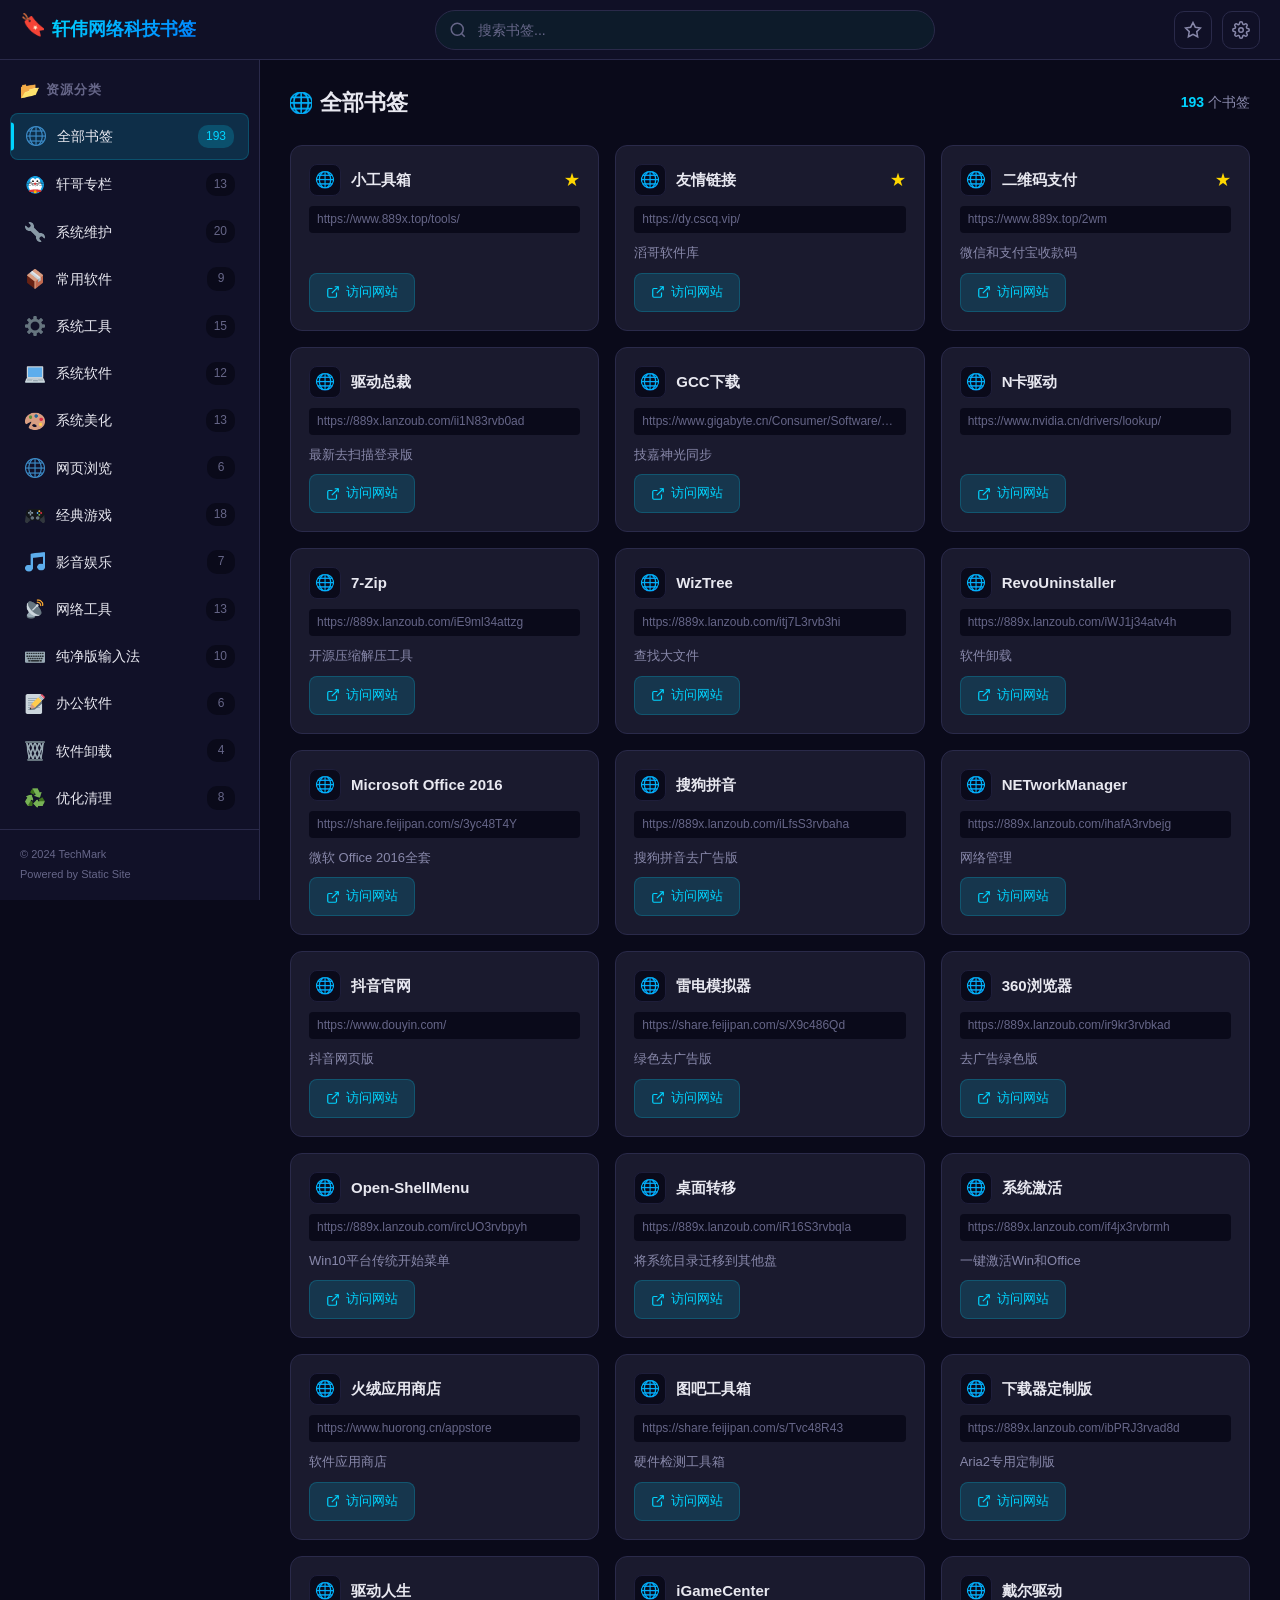
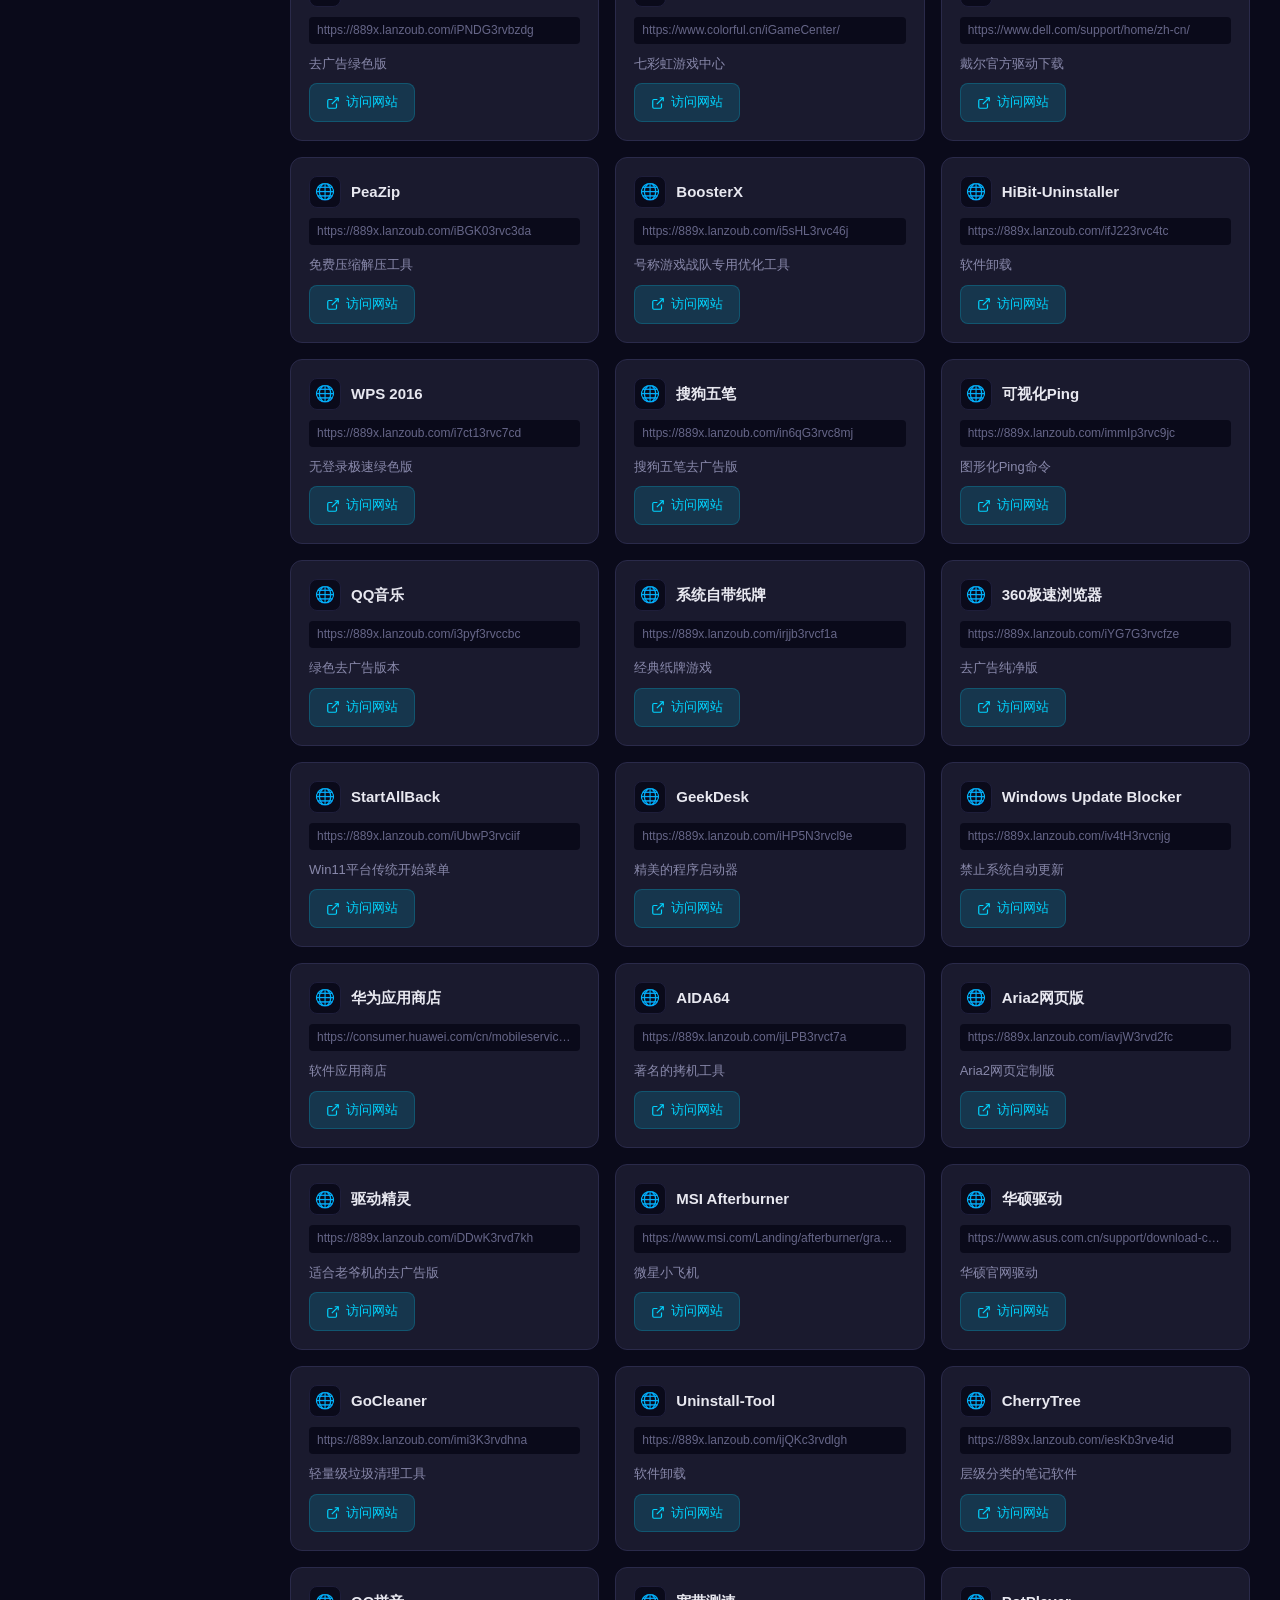
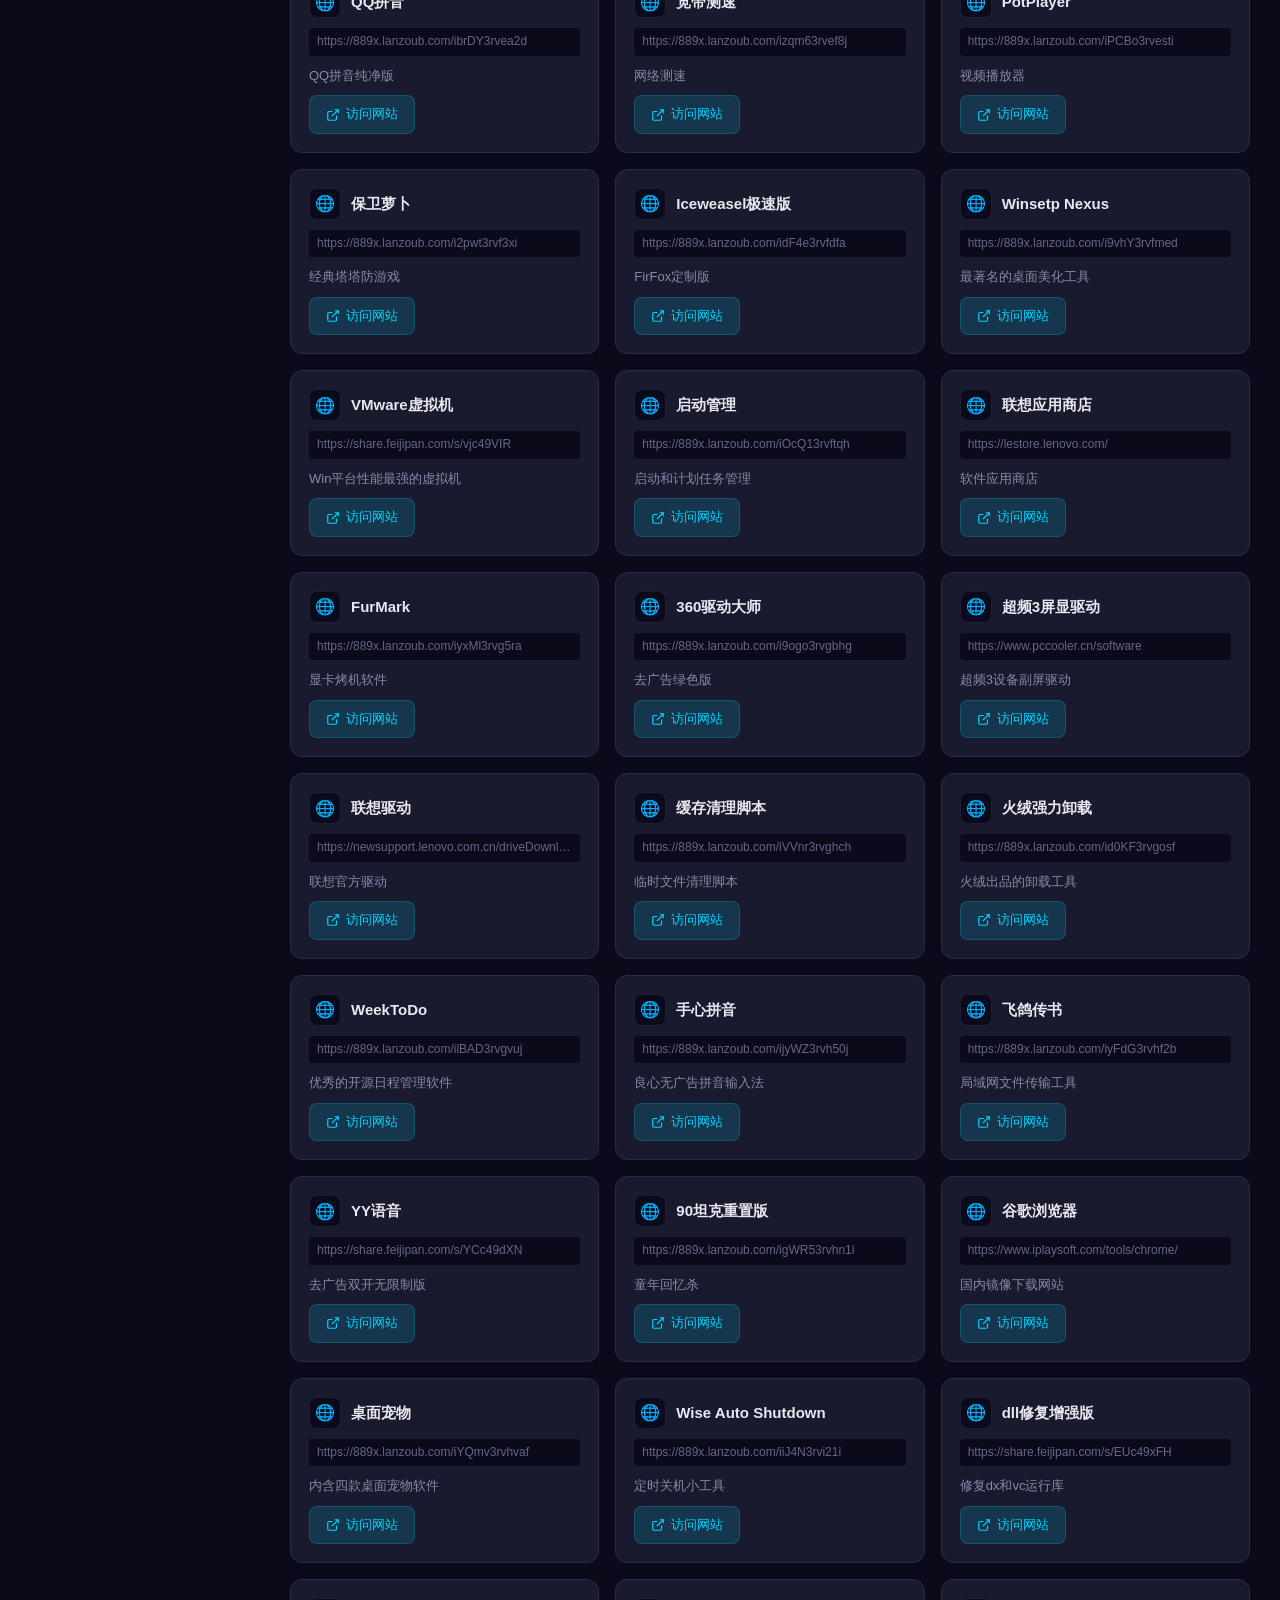
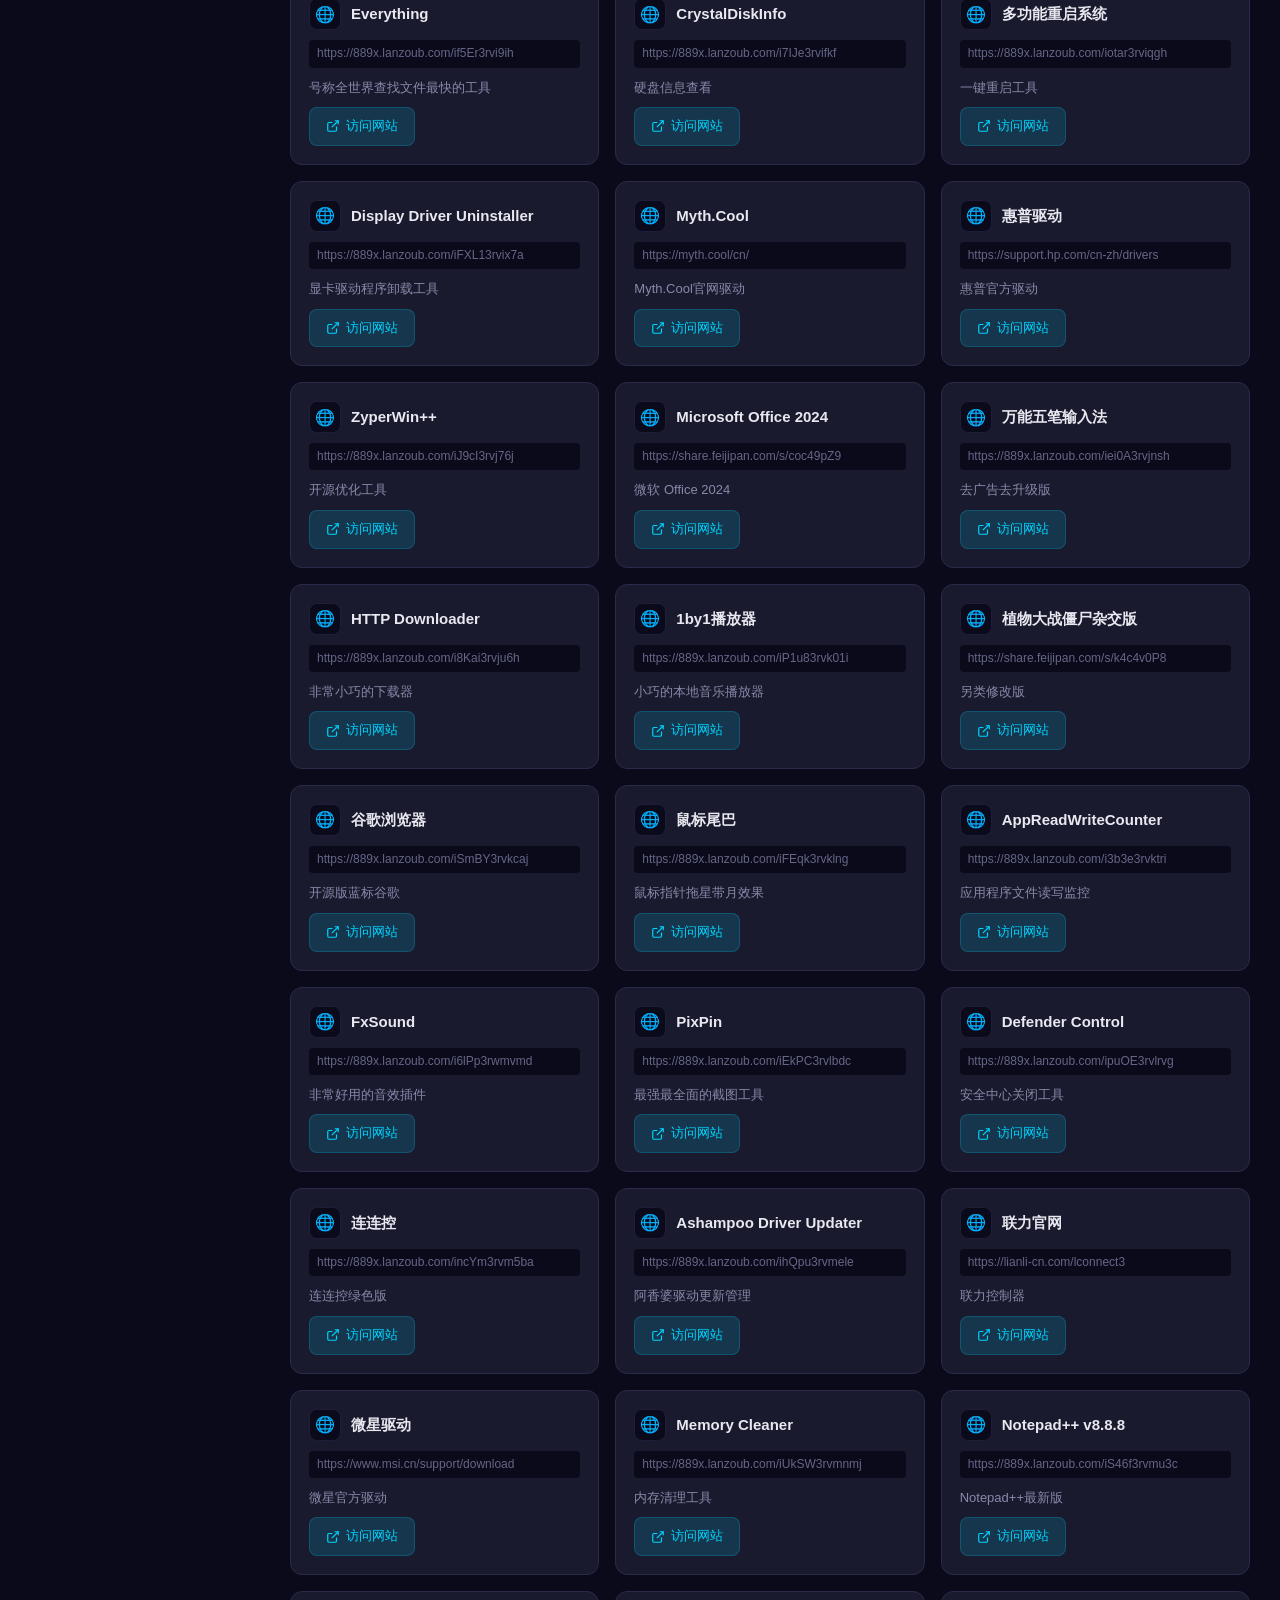
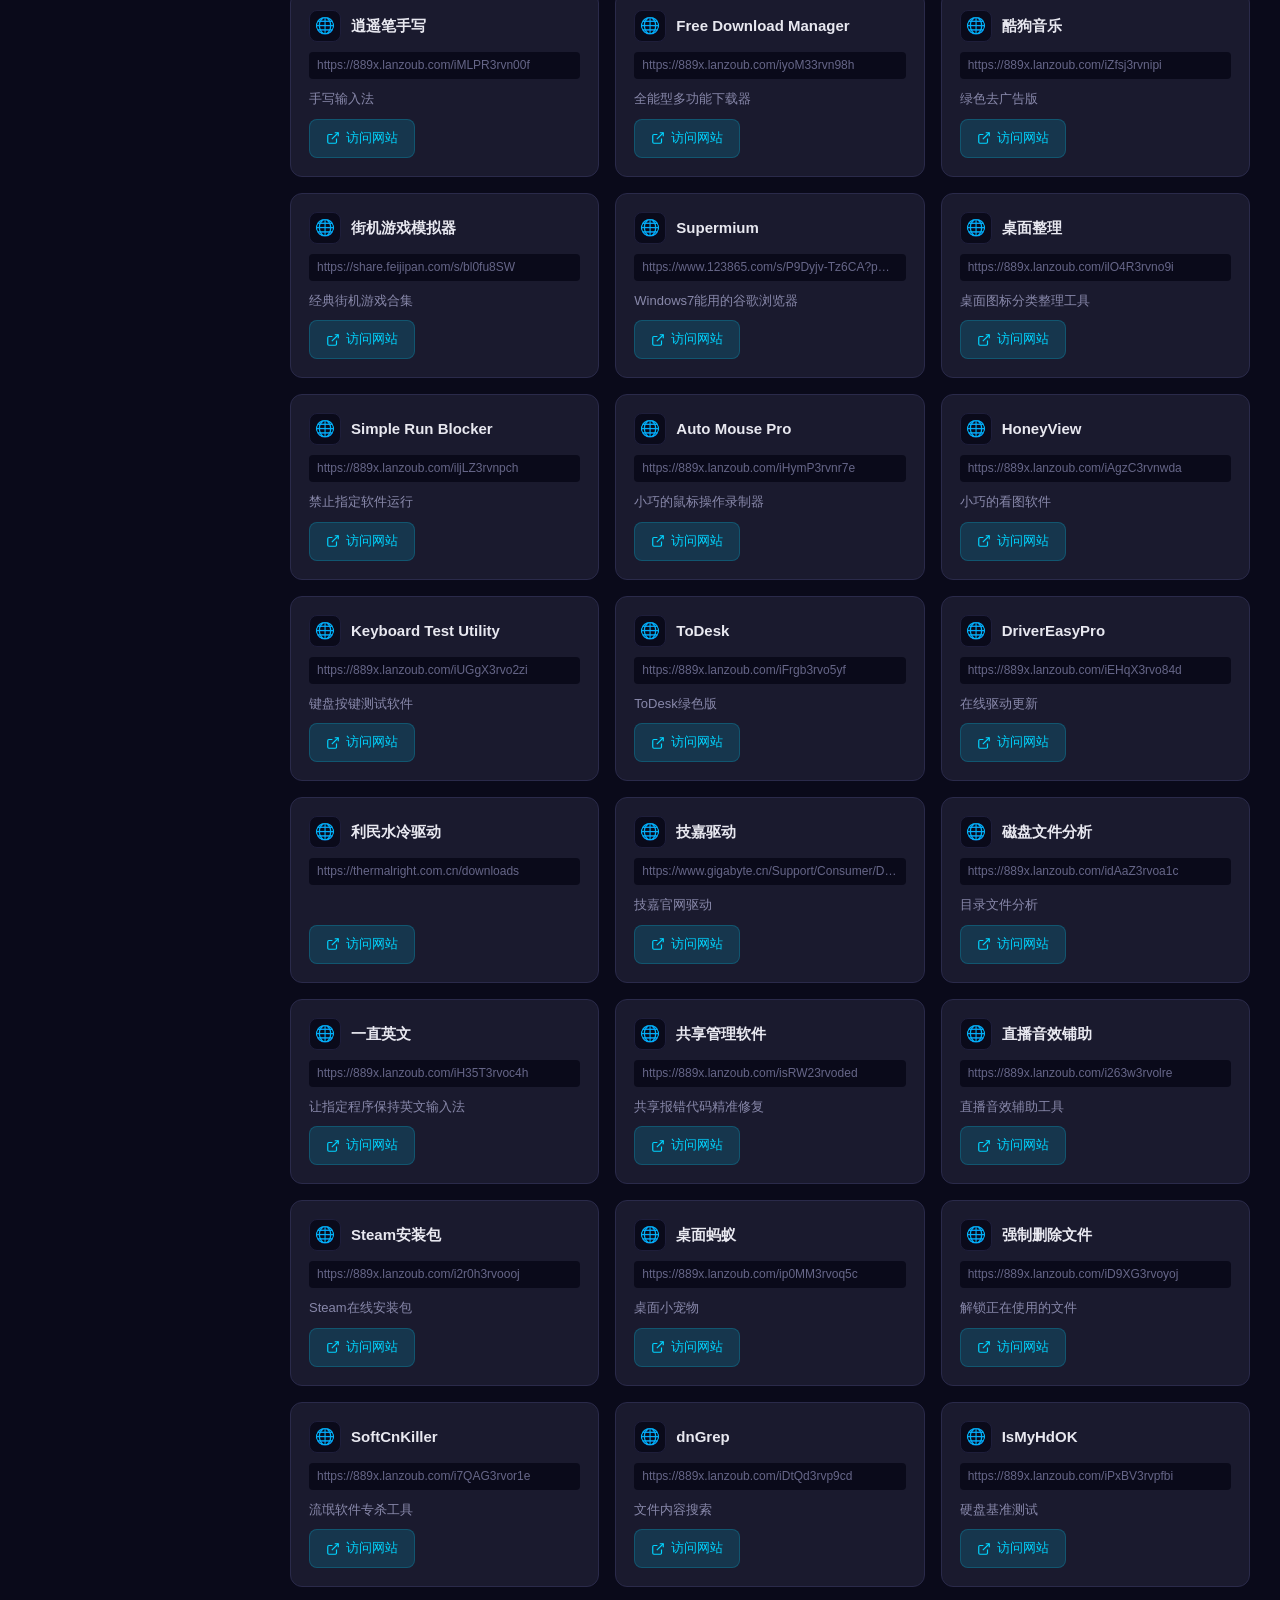
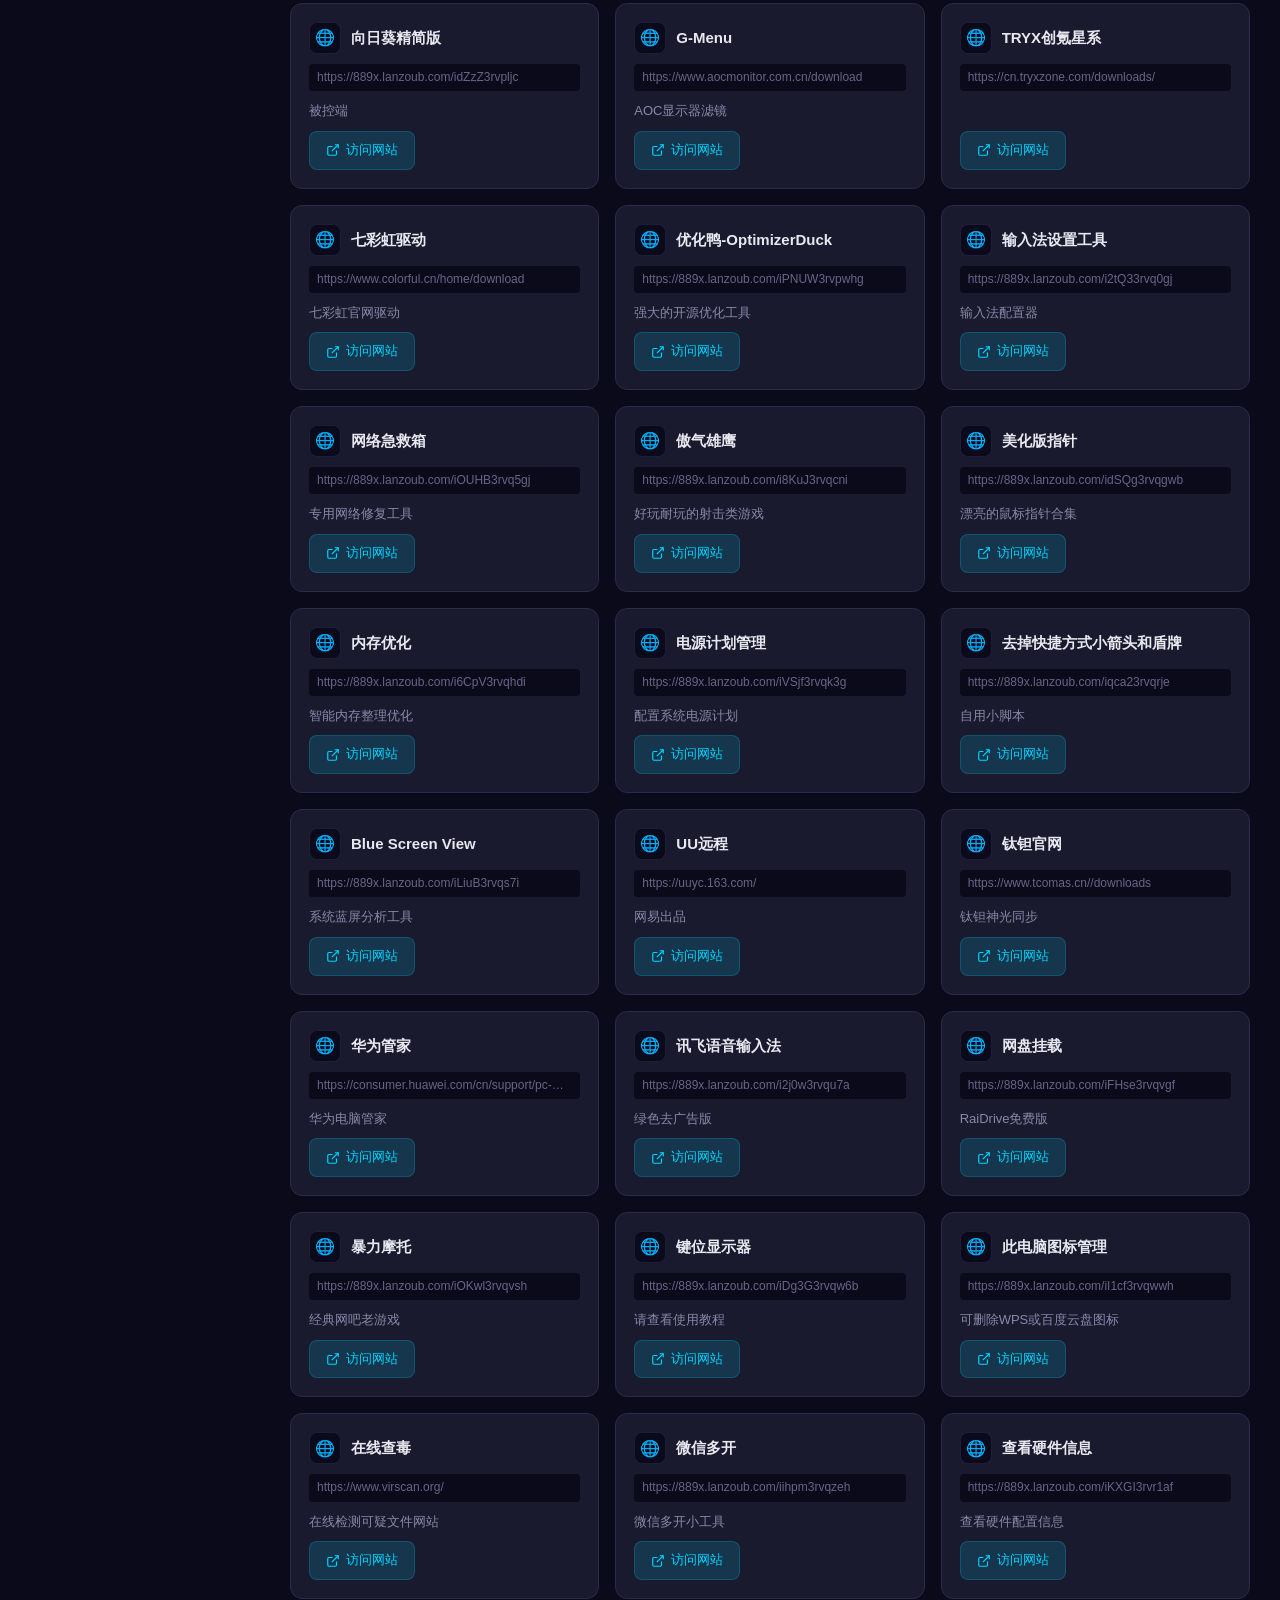
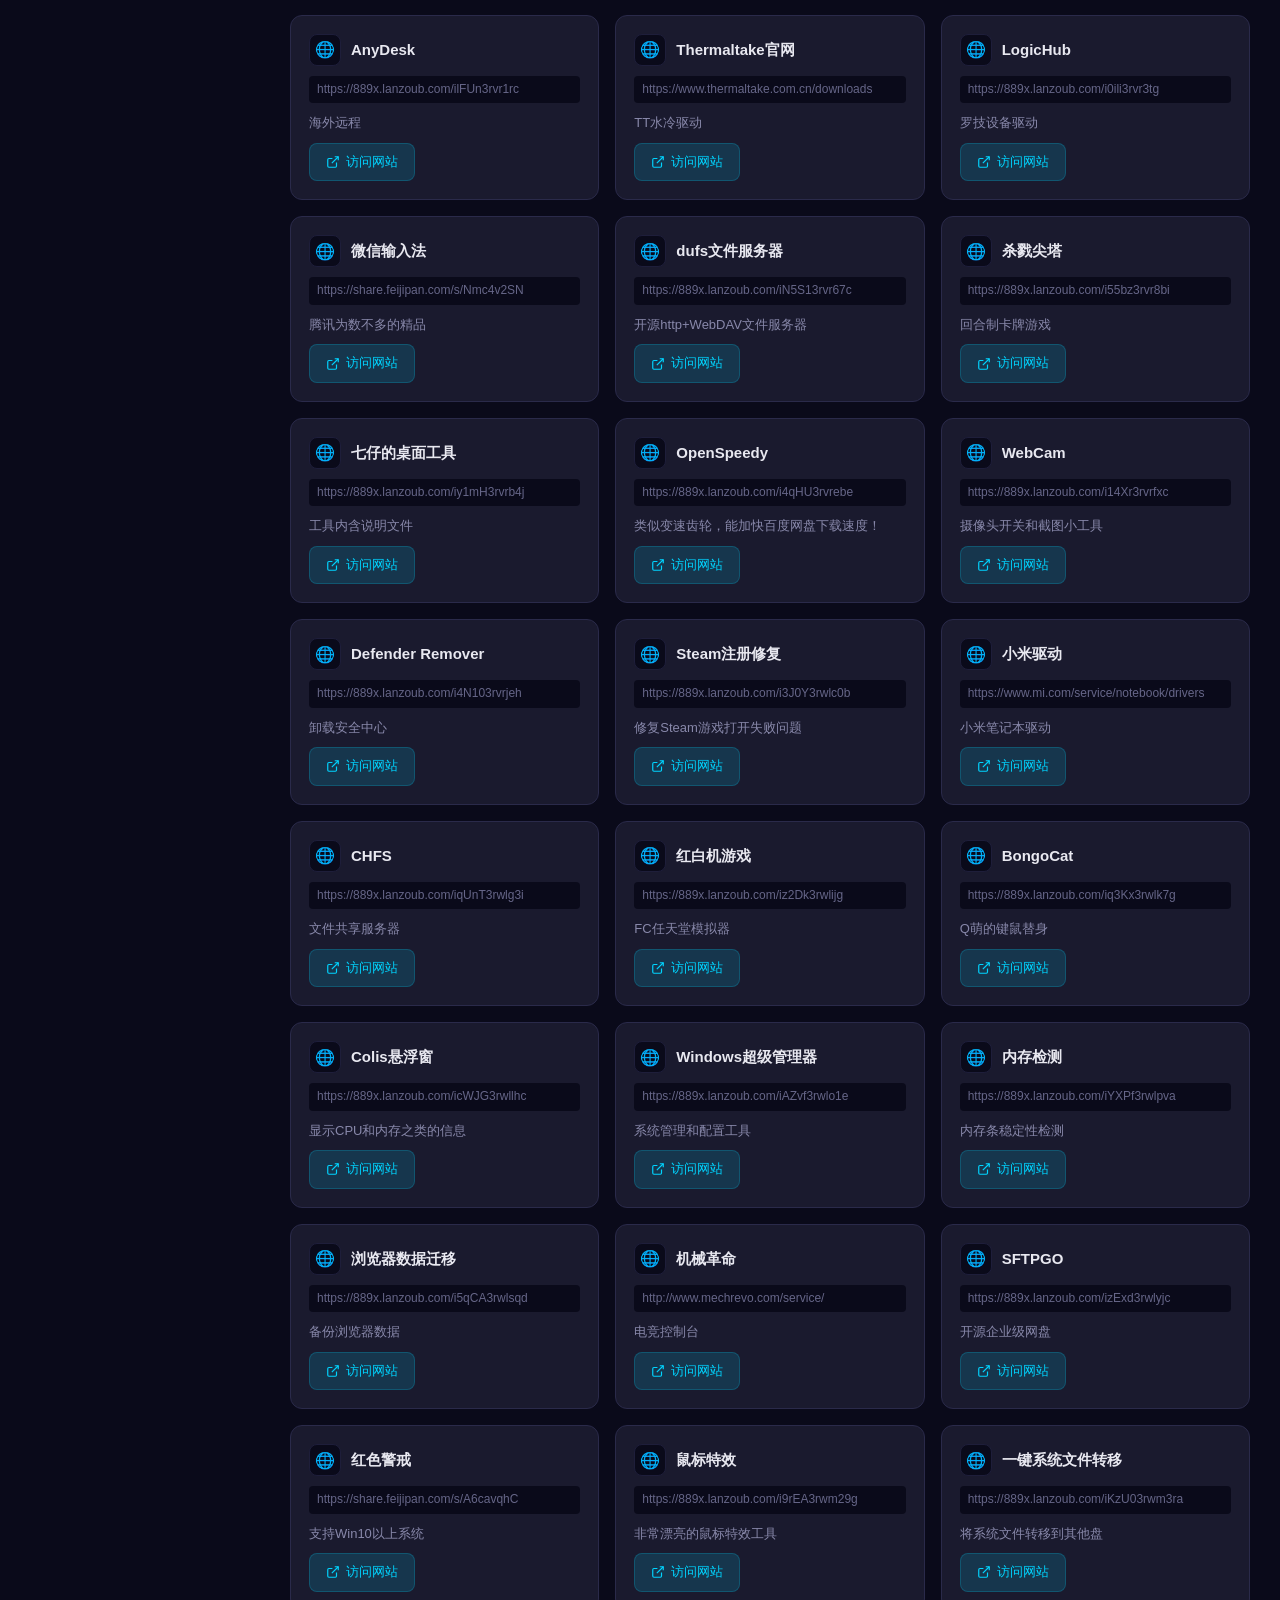
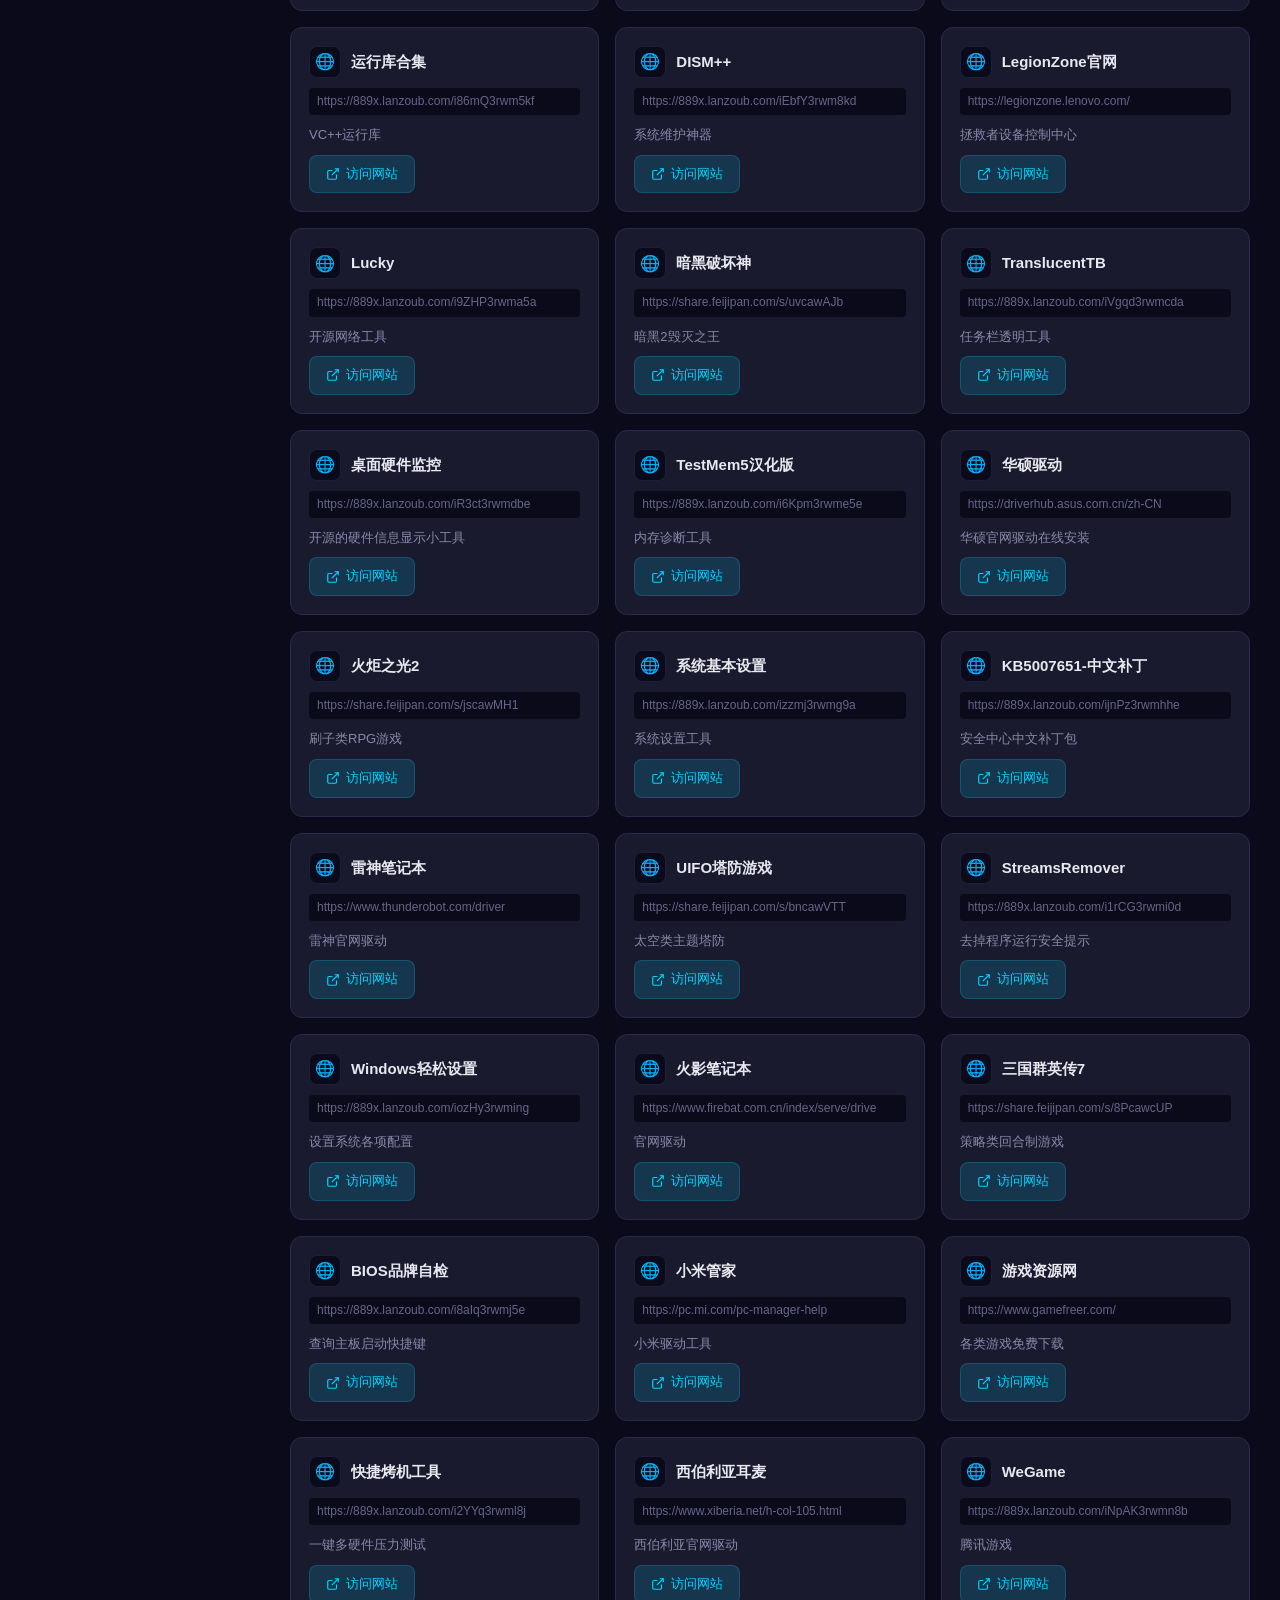
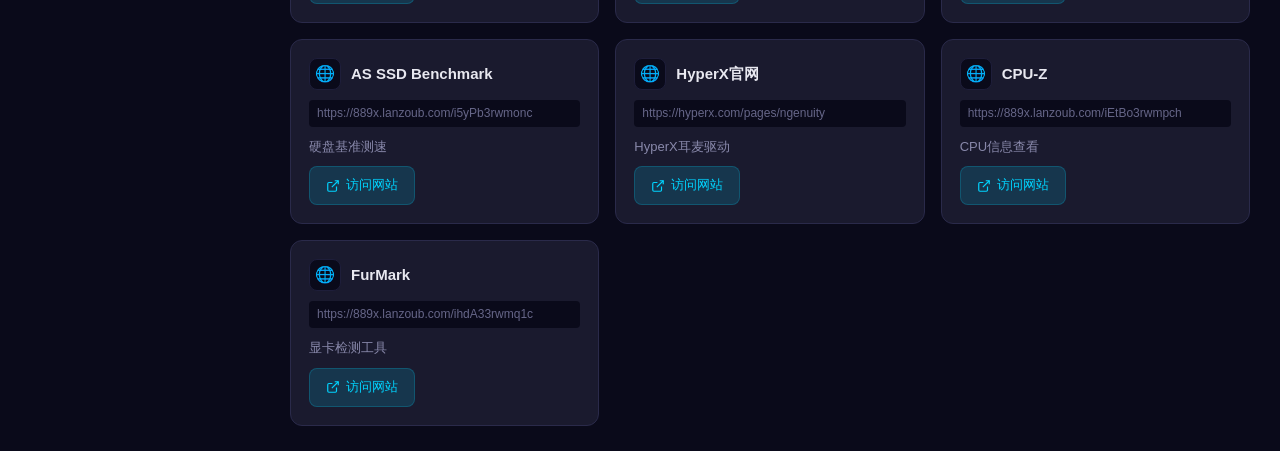
==== commit 04bd8996: "Add files via upload" ====
--- a/index.html
+++ b/index.html
@@ -1,3206 +1,115 @@
-<!DOCTYPE html>
-<html lang="zh">
-
-<head>
-    <meta charset="utf-8">
-    <meta http-equiv="X-UA-Compatible" content="IE=edge">
-    <meta name="viewport" content="width=device-width, initial-scale=1.0" />
-    <meta name="author" content="viggo" />
-    <title>轩伟科技软件库 - 粉丝专用</title>
-    <meta name="keywords" content="简洁导航,个人导航,个人书签" />
-	<meta name="description" content="常用网址直达" />
-    <!-- <link rel="stylesheet" href="static/css/3f75409bba264c4c8f8201128e356098.css"> -->
-    <link rel="stylesheet" href="static/css/linecons.css">
-    <link rel="stylesheet" href="static/css/font-awesome.min.css">
-    <link rel="stylesheet" href="static/css/bootstrap.css">
-    <link rel="stylesheet" href="static/css/xenon-core.css">
-    <link rel="stylesheet" href="static/css/xenon-components.css">
-    <link rel="stylesheet" href="static/css/xenon-skins.css">
-    <link rel="stylesheet" href="static/css/nav.css">
-    <script src="static/js/jquery.min.js"></script>
-    <script src = "static/js/holmes.js"></script>
-        <!-- HTML5 shim and Respond.js IE8 support of HTML5 elements and media queries -->
-    <!--[if lt IE 9]>
-        <script src="static/js/html5shiv.min.js"></script>
-        <script src="static/js/respond.min.js"></script>
-    <![endif]-->
-    <!-- / FB Open Graph -->
-</head>
-
-
-<body class="page-body">
-    <!-- 返回顶部按钮 -->
-	<div id="top"></div>
-	<div class="top mdui-shadow-10">
-		<a href="javascript:;" title="返回顶部" onclick="gotop()"><i class="fa fa-arrow-up"></i></a>
-	</div>
-	<!-- 返回顶部END -->
-    <!-- skin-white -->
-    <div class="page-container">
-        <div class="sidebar-menu toggle-others fixed">
-            <!-- 遮罩 -->
-						<!-- 遮罩END -->
-            <div class="sidebar-menu-inner">
-                <header class="logo-env">
-                    <!-- logo -->
-                    <div class="logo">
-                        <a href="/" class="logo-expanded" title = "轩伟科技软件库 - 粉丝专用">
-                            <h1>轩伟科技软件库</h1>
-                        </a>
-                        <!-- <a href="/" class="logo-collapsed">
-                            <img src="static/picture/logo-collapsed@2x.png" width="40" alt="" />
-                        </a> -->
-                    </div>
-                    <div class="mobile-menu-toggle visible-xs">
-                        
-                        <a href="#" data-toggle="mobile-menu">
-                            <i class="fa-bars"></i>
-                        </a>
-                    </div>
-                </header>
-                <ul id="main-menu" class="main-menu">
-                    <!-- 搜索框 -->
-                    <div class = "search">
-                        <input type="text" class="form-control" name="search" id="search" placeholder="输入书签关键词" />
-                        <i class="fa fa-search"></i>
-                    </div>
-                    <!-- 搜索框END -->
-                    <!-- 遍历分类目录 -->
-                                        <li>
-                        <a href = "#category-23" onclick = "SmoothScrollTo('#category-23',200)">
-                            <i class='fa fa-chain'></i>
-                            <span class="title">远程协助</span>
-                        </a>
-                        <!-- 子分类 -->
-                        <ul>
-                                                    </ul>
-                        <!-- 子分类END -->
-                    </li>
-                                        <li>
-                        <a href = "#category-24" onclick = "SmoothScrollTo('#category-24',200)">
-                            <i class='fa fa-cloud-download'></i>
-                            <span class="title">常用软件</span>
-                        </a>
-                        <!-- 子分类 -->
-                        <ul>
-                                                    </ul>
-                        <!-- 子分类END -->
-                    </li>
-                                        <li>
-                        <a href = "#category-34" onclick = "SmoothScrollTo('#category-34',200)">
-                            <i class='fa fa-gear'></i>
-                            <span class="title">系统工具</span>
-                        </a>
-                        <!-- 子分类 -->
-                        <ul>
-                                                    </ul>
-                        <!-- 子分类END -->
-                    </li>
-                                        <li>
-                        <a href = "#category-39" onclick = "SmoothScrollTo('#category-39',200)">
-                            <i class='fa fa-asterisk'></i>
-                            <span class="title">系统软件</span>
-                        </a>
-                        <!-- 子分类 -->
-                        <ul>
-                                                    </ul>
-                        <!-- 子分类END -->
-                    </li>
-                                        <li>
-                        <a href = "#category-38" onclick = "SmoothScrollTo('#category-38',200)">
-                            <i class='fa fa-windows'></i>
-                            <span class="title">系统美化</span>
-                        </a>
-                        <!-- 子分类 -->
-                        <ul>
-                                                    </ul>
-                        <!-- 子分类END -->
-                    </li>
-                                        <li>
-                        <a href = "#category-26" onclick = "SmoothScrollTo('#category-26',200)">
-                            <i class='fa fa-edge'></i>
-                            <span class="title">娱乐软件</span>
-                        </a>
-                        <!-- 子分类 -->
-                        <ul>
-                                                    </ul>
-                        <!-- 子分类END -->
-                    </li>
-                                        <li>
-                        <a href = "#category-35" onclick = "SmoothScrollTo('#category-35',200)">
-                            <i class='fa fa-rss'></i>
-                            <span class="title">网络工具</span>
-                        </a>
-                        <!-- 子分类 -->
-                        <ul>
-                                                    </ul>
-                        <!-- 子分类END -->
-                    </li>
-                                        <li>
-                        <a href = "#category-27" onclick = "SmoothScrollTo('#category-27',200)">
-                            <i class='fa fa-yoast'></i>
-                            <span class="title">纯净版输入法</span>
-                        </a>
-                        <!-- 子分类 -->
-                        <ul>
-                                                    </ul>
-                        <!-- 子分类END -->
-                    </li>
-                                        <li>
-                        <a href = "#category-36" onclick = "SmoothScrollTo('#category-36',200)">
-                            <i class='fa fa-text-width'></i>
-                            <span class="title">办公软件</span>
-                        </a>
-                        <!-- 子分类 -->
-                        <ul>
-                                                    </ul>
-                        <!-- 子分类END -->
-                    </li>
-                                        <li>
-                        <a href = "#category-31" onclick = "SmoothScrollTo('#category-31',200)">
-                            <i class='fa fa-wrench'></i>
-                            <span class="title">软件卸载</span>
-                        </a>
-                        <!-- 子分类 -->
-                        <ul>
-                                                    </ul>
-                        <!-- 子分类END -->
-                    </li>
-                                        <li>
-                        <a href = "#category-30" onclick = "SmoothScrollTo('#category-30',200)">
-                            <i class='fa fa-recycle'></i>
-                            <span class="title">优化清理</span>
-                        </a>
-                        <!-- 子分类 -->
-                        <ul>
-                                                    </ul>
-                        <!-- 子分类END -->
-                    </li>
-                                        <li>
-                        <a href = "#category-32" onclick = "SmoothScrollTo('#category-32',200)">
-                            <i class='fa fa-buysellads'></i>
-                            <span class="title">压缩解压</span>
-                        </a>
-                        <!-- 子分类 -->
-                        <ul>
-                                                    </ul>
-                        <!-- 子分类END -->
-                    </li>
-                                        <li>
-                        <a href = "#category-25" onclick = "SmoothScrollTo('#category-25',200)">
-                            <i class='fa fa-briefcase'></i>
-                            <span class="title">官方驱动</span>
-                        </a>
-                        <!-- 子分类 -->
-                        <ul>
-                                                    </ul>
-                        <!-- 子分类END -->
-                    </li>
-                                        <li>
-                        <a href = "#category-37" onclick = "SmoothScrollTo('#category-37',200)">
-                            <i class='fa fa-asterisk'></i>
-                            <span class="title">驱动工具</span>
-                        </a>
-                        <!-- 子分类 -->
-                        <ul>
-                                                    </ul>
-                        <!-- 子分类END -->
-                    </li>
-                                        <li>
-                        <a href = "#category-40" onclick = "SmoothScrollTo('#category-40',200)">
-                            <i class='fa fa-anchor'></i>
-                            <span class="title">系统维护</span>
-                        </a>
-                        <!-- 子分类 -->
-                        <ul>
-                                                    </ul>
-                        <!-- 子分类END -->
-                    </li>
-                                        <!-- 遍历分类目录END -->
-                    
-                </ul>
-            </div>
-        </div>
-        <div class="main-content">
-            <nav class="navbar user-info-navbar" role="navigation">
-                <!-- User Info, Notifications and Menu Bar -->
-                <!-- Left links for user info navbar -->
-                <ul class="user-info-menu left-links list-inline list-unstyled">
-                    <li class="hidden-sm hidden-xs">
-                        <a href="#" data-toggle="sidebar">
-                            <i class="fa-bars"></i>
-                        </a>
-                    </li>
-                    
-                </ul>
-                <ul class="user-info-menu right-links list-inline list-unstyled">
-                    <li class="hidden-sm hidden-xs">
-                    </li>
-                </ul>
-
-            </nav>
-            <!-- 常用推荐 -->
-
-            <!-- 遍历分类 -->
-                        <h4 class="text-gray" id = "category-23">
-                <i class='fa fa-chain'></i> 
-                远程协助                                <!-- 关闭并返回 -->
-                                <!-- 关闭并返回END -->
-                            </h4>
-            <div class="row" style = "margin-bottom:2em;">
-                <!-- 获取列数 -->
-                                <!-- 获取列数END -->
-                <!-- 遍历链接 -->
-                                <div class="col-sm-3 link">
-                    <div class="xe-widget xe-conversations box2 label-info" onclick="window.open('https://dl.todesk.com/windows/ToDesk_Lite.exe', '_blank')" data-toggle="tooltip" data-placement="bottom" title="" data-original-title="https://dl.todesk.com/windows/ToDesk_Lite.exe">
-                        <!-- 如果是私有链接则显示角标 -->
-                                                <!-- 角标END -->
-                        <div class="xe-comment-entry">
-                            <!-- 隐藏链接，用于搜索 -->
-                            <span style = "display:none;">https://dl.todesk.com/windows/ToDesk_Lite.exe</span>
-                            <!-- 隐藏链接END -->
-                            <div class="xe-comment">
-                                <a href="#" class="xe-user-name overflowClip_1">
-                                    <strong>ToDesk</strong>
-                                </a>
-                                <p class="overflowClip_2">国内专用</p>
-                            </div>
-                        </div>
-                    </div>
-                </div>
-                                <div class="col-sm-3 link">
-                    <div class="xe-widget xe-conversations box2 label-info" onclick="window.open('https://rodgersnow.lanzoul.com/ixgcW2r3k79e', '_blank')" data-toggle="tooltip" data-placement="bottom" title="" data-original-title="https://rodgersnow.lanzoul.com/ixgcW2r3k79e">
-                        <!-- 如果是私有链接则显示角标 -->
-                                                <!-- 角标END -->
-                        <div class="xe-comment-entry">
-                            
-                            <!-- 隐藏链接，用于搜索 -->
-                            <span style = "display:none;">https://rodgersnow.lanzoul.com/ixgcW2r3k79e</span>
-                            <!-- 隐藏链接END -->
-                            <div class="xe-comment">
-                                <a href="#" class="xe-user-name overflowClip_1">
-                                    <strong>向日葵</strong>
-                                </a>
-                                <p class="overflowClip_2">国内专用</p>
-                            </div>
-                        </div>
-                    </div>
-                </div>
-                                <div class="col-sm-3 link">
-                    <div class="xe-widget xe-conversations box2 label-info" onclick="window.open('http://myry.cscq.vip:5244/', '_blank')" data-toggle="tooltip" data-placement="bottom" title="" data-original-title="http://myry.cscq.vip:5244/">
-                        <!-- 如果是私有链接则显示角标 -->
-                                                <!-- 角标END -->
-                        <div class="xe-comment-entry">
-                            
-                            <!-- 隐藏链接，用于搜索 -->
-                            <span style = "display:none;">http://myry.cscq.vip:5244/</span>
-                            <!-- 隐藏链接END -->
-                            <div class="xe-comment">
-                                <a href="#" class="xe-user-name overflowClip_1">
-                                    <strong>国外远程</strong>
-                                </a>
-                                <p class="overflowClip_2">海外专用</p>
-                            </div>
-                        </div>
-                    </div>
-                </div>
-                                <div class="col-sm-3 link">
-                    <div class="xe-widget xe-conversations box2 label-info" onclick="window.open('https://rodgersnow.lanzoul.com/iSCHM2w3ry2b', '_blank')" data-toggle="tooltip" data-placement="bottom" title="" data-original-title="https://rodgersnow.lanzoul.com/iSCHM2w3ry2b">
-                        <!-- 如果是私有链接则显示角标 -->
-                                                <!-- 角标END -->
-                        <div class="xe-comment-entry">
-                            
-                            <!-- 隐藏链接，用于搜索 -->
-                            <span style = "display:none;">https://rodgersnow.lanzoul.com/iSCHM2w3ry2b</span>
-                            <!-- 隐藏链接END -->
-                            <div class="xe-comment">
-                                <a href="#" class="xe-user-name overflowClip_1">
-                                    <strong>AnyDesk远程</strong>
-                                </a>
-                                <p class="overflowClip_2">国外远程通用</p>
-                            </div>
-                        </div>
-                    </div>
-                </div>
-                                <!-- 遍历链接END -->
-            </div>
-                        <h4 class="text-gray" id = "category-24">
-                <i class='fa fa-cloud-download'></i> 
-                常用软件                                <!-- 关闭并返回 -->
-                                <!-- 关闭并返回END -->
-                            </h4>
-            <div class="row" style = "margin-bottom:2em;">
-                <!-- 获取列数 -->
-                                <!-- 获取列数END -->
-                <!-- 遍历链接 -->
-                                <div class="col-sm-3 link">
-                    <div class="xe-widget xe-conversations box2 label-info" onclick="window.open('https://www.huorong.cn/appstore', '_blank')" data-toggle="tooltip" data-placement="bottom" title="" data-original-title="https://www.huorong.cn/appstore">
-                        <!-- 如果是私有链接则显示角标 -->
-                                                <!-- 角标END -->
-                        <div class="xe-comment-entry">
-                            
-                            <!-- 隐藏链接，用于搜索 -->
-                            <span style = "display:none;">https://www.huorong.cn/appstore</span>
-                            <!-- 隐藏链接END -->
-                            <div class="xe-comment">
-                                <a href="#" class="xe-user-name overflowClip_1">
-                                    <strong>火绒应用商店</strong>
-                                </a>
-                                <p class="overflowClip_2">软件应用商店</p>
-                            </div>
-                        </div>
-                    </div>
-                </div>
-                                <div class="col-sm-3 link">
-                    <div class="xe-widget xe-conversations box2 label-info" onclick="window.open('https://www.tbtool.cn/', '_blank')" data-toggle="tooltip" data-placement="bottom" title="" data-original-title="https://www.tbtool.cn/">
-                        <!-- 如果是私有链接则显示角标 -->
-                                                <!-- 角标END -->
-                        <div class="xe-comment-entry">
-                            
-                            <!-- 隐藏链接，用于搜索 -->
-                            <span style = "display:none;">https://www.tbtool.cn/</span>
-                            <!-- 隐藏链接END -->
-                            <div class="xe-comment">
-                                <a href="#" class="xe-user-name overflowClip_1">
-                                    <strong>图吧工具箱</strong>
-                                </a>
-                                <p class="overflowClip_2">硬件检测工具箱</p>
-                            </div>
-                        </div>
-                    </div>
-                </div>
-                                <div class="col-sm-3 link">
-                    <div class="xe-widget xe-conversations box2 label-info" onclick="window.open('https://rodgersnow.lanzoul.com/ipfz92u0mlub', '_blank')" data-toggle="tooltip" data-placement="bottom" title="" data-original-title="https://rodgersnow.lanzoul.com/ipfz92u0mlub">
-                        <!-- 如果是私有链接则显示角标 -->
-                                                <!-- 角标END -->
-                        <div class="xe-comment-entry">
-                            
-                            <!-- 隐藏链接，用于搜索 -->
-                            <span style = "display:none;">https://rodgersnow.lanzoul.com/ipfz92u0mlub</span>
-                            <!-- 隐藏链接END -->
-                            <div class="xe-comment">
-                                <a href="#" class="xe-user-name overflowClip_1">
-                                    <strong>班迪录屏</strong>
-                                </a>
-                                <p class="overflowClip_2">屏幕录制软件</p>
-                            </div>
-                        </div>
-                    </div>
-                </div>
-                                <div class="col-sm-3 link">
-                    <div class="xe-widget xe-conversations box2 label-info" onclick="window.open('https://rodgersnow.lanzoul.com/iNrll2u0q1za', '_blank')" data-toggle="tooltip" data-placement="bottom" title="" data-original-title="https://rodgersnow.lanzoul.com/iNrll2u0q1za">
-                        <!-- 如果是私有链接则显示角标 -->
-                                                <!-- 角标END -->
-                        <div class="xe-comment-entry">
-                            
-                            <!-- 隐藏链接，用于搜索 -->
-                            <span style = "display:none;">https://rodgersnow.lanzoul.com/iNrll2u0q1za</span>
-                            <!-- 隐藏链接END -->
-                            <div class="xe-comment">
-                                <a href="#" class="xe-user-name overflowClip_1">
-                                    <strong>Everything</strong>
-                                </a>
-                                <p class="overflowClip_2">号称全世界查找文件最快的工具</p>
-                            </div>
-                        </div>
-                    </div>
-                </div>
-                                <div class="col-sm-3 link">
-                    <div class="xe-widget xe-conversations box2 label-info" onclick="window.open('https://rodgersnow.lanzoul.com/iKJud2yufjhi', '_blank')" data-toggle="tooltip" data-placement="bottom" title="" data-original-title="https://rodgersnow.lanzoul.com/iKJud2yufjhi">
-                        <!-- 如果是私有链接则显示角标 -->
-                                                <!-- 角标END -->
-                        <div class="xe-comment-entry">
-                            
-                            <!-- 隐藏链接，用于搜索 -->
-                            <span style = "display:none;">https://rodgersnow.lanzoul.com/iKJud2yufjhi</span>
-                            <!-- 隐藏链接END -->
-                            <div class="xe-comment">
-                                <a href="#" class="xe-user-name overflowClip_1">
-                                    <strong>桌面便笺</strong>
-                                </a>
-                                <p class="overflowClip_2">小而美的桌面便笺</p>
-                            </div>
-                        </div>
-                    </div>
-                </div>
-                                <div class="col-sm-3 link">
-                    <div class="xe-widget xe-conversations box2 label-info" onclick="window.open('https://rodgersnow.lanzoul.com/iXAac2uch9bc', '_blank')" data-toggle="tooltip" data-placement="bottom" title="" data-original-title="https://rodgersnow.lanzoul.com/iXAac2uch9bc">
-                        <!-- 如果是私有链接则显示角标 -->
-                                                <!-- 角标END -->
-                        <div class="xe-comment-entry">
-                            
-                            <!-- 隐藏链接，用于搜索 -->
-                            <span style = "display:none;">https://rodgersnow.lanzoul.com/iXAac2uch9bc</span>
-                            <!-- 隐藏链接END -->
-                            <div class="xe-comment">
-                                <a href="#" class="xe-user-name overflowClip_1">
-                                    <strong>PixPin</strong>
-                                </a>
-                                <p class="overflowClip_2">最强最全面的截图工具</p>
-                            </div>
-                        </div>
-                    </div>
-                </div>
-                                <div class="col-sm-3 link">
-                    <div class="xe-widget xe-conversations box2 label-info" onclick="window.open('https://rodgersnow.lanzoul.com/ioWAe2vek3ja', '_blank')" data-toggle="tooltip" data-placement="bottom" title="" data-original-title="https://rodgersnow.lanzoul.com/ioWAe2vek3ja">
-                        <!-- 如果是私有链接则显示角标 -->
-                                                <!-- 角标END -->
-                        <div class="xe-comment-entry">
-                            
-                            <!-- 隐藏链接，用于搜索 -->
-                            <span style = "display:none;">https://rodgersnow.lanzoul.com/ioWAe2vek3ja</span>
-                            <!-- 隐藏链接END -->
-                            <div class="xe-comment">
-                                <a href="#" class="xe-user-name overflowClip_1">
-                                    <strong>HoneyView</strong>
-                                </a>
-                                <p class="overflowClip_2">小巧的看图软件</p>
-                            </div>
-                        </div>
-                    </div>
-                </div>
-                                <div class="col-sm-3 link">
-                    <div class="xe-widget xe-conversations box2 label-info" onclick="window.open('https://rodgersnow.lanzoul.com/ijxsb2w0midi', '_blank')" data-toggle="tooltip" data-placement="bottom" title="" data-original-title="https://rodgersnow.lanzoul.com/ijxsb2w0midi">
-                        <!-- 如果是私有链接则显示角标 -->
-                                                <!-- 角标END -->
-                        <div class="xe-comment-entry">
-                            
-                            <!-- 隐藏链接，用于搜索 -->
-                            <span style = "display:none;">https://rodgersnow.lanzoul.com/ijxsb2w0midi</span>
-                            <!-- 隐藏链接END -->
-                            <div class="xe-comment">
-                                <a href="#" class="xe-user-name overflowClip_1">
-                                    <strong>dnGrep</strong>
-                                </a>
-                                <p class="overflowClip_2">文件内容搜索</p>
-                            </div>
-                        </div>
-                    </div>
-                </div>
-                                <div class="col-sm-3 link">
-                    <div class="xe-widget xe-conversations box2 label-info" onclick="window.open('https://rodgersnow.lanzoul.com/iEfKu2w3imjc', '_blank')" data-toggle="tooltip" data-placement="bottom" title="" data-original-title="https://rodgersnow.lanzoul.com/iEfKu2w3imjc">
-                        <!-- 如果是私有链接则显示角标 -->
-                                                <!-- 角标END -->
-                        <div class="xe-comment-entry">
-                            
-                            <!-- 隐藏链接，用于搜索 -->
-                            <span style = "display:none;">https://rodgersnow.lanzoul.com/iEfKu2w3imjc</span>
-                            <!-- 隐藏链接END -->
-                            <div class="xe-comment">
-                                <a href="#" class="xe-user-name overflowClip_1">
-                                    <strong>MirillisAction!</strong>
-                                </a>
-                                <p class="overflowClip_2">暗神屏幕录制</p>
-                            </div>
-                        </div>
-                    </div>
-                </div>
-                                <div class="col-sm-3 link">
-                    <div class="xe-widget xe-conversations box2 label-info" onclick="window.open('https://share.feijipan.com/s/7I0cVfFf', '_blank')" data-toggle="tooltip" data-placement="bottom" title="" data-original-title="https://share.feijipan.com/s/7I0cVfFf">
-                        <!-- 如果是私有链接则显示角标 -->
-                                                <!-- 角标END -->
-                        <div class="xe-comment-entry">
-                            
-                            <!-- 隐藏链接，用于搜索 -->
-                            <span style = "display:none;">https://share.feijipan.com/s/7I0cVfFf</span>
-                            <!-- 隐藏链接END -->
-                            <div class="xe-comment">
-                                <a href="#" class="xe-user-name overflowClip_1">
-                                    <strong>格式工厂</strong>
-                                </a>
-                                <p class="overflowClip_2">去广告绿色版</p>
-                            </div>
-                        </div>
-                    </div>
-                </div>
-                                <div class="col-sm-3 link">
-                    <div class="xe-widget xe-conversations box2 label-info" onclick="window.open('https://rodgersnow.lanzoul.com/i2bqQ2ysfood', '_blank')" data-toggle="tooltip" data-placement="bottom" title="" data-original-title="https://rodgersnow.lanzoul.com/i2bqQ2ysfood">
-                        <!-- 如果是私有链接则显示角标 -->
-                                                <!-- 角标END -->
-                        <div class="xe-comment-entry">
-                            
-                            <!-- 隐藏链接，用于搜索 -->
-                            <span style = "display:none;">https://rodgersnow.lanzoul.com/i2bqQ2ysfood</span>
-                            <!-- 隐藏链接END -->
-                            <div class="xe-comment">
-                                <a href="#" class="xe-user-name overflowClip_1">
-                                    <strong>去掉快捷方式小箭头和盾牌</strong>
-                                </a>
-                                <p class="overflowClip_2">自用小脚本</p>
-                            </div>
-                        </div>
-                    </div>
-                </div>
-                                <div class="col-sm-3 link">
-                    <div class="xe-widget xe-conversations box2 label-info" onclick="window.open('https://rodgersnow.lanzoul.com/i6DtN30qe4tc', '_blank')" data-toggle="tooltip" data-placement="bottom" title="" data-original-title="https://rodgersnow.lanzoul.com/i6DtN30qe4tc">
-                        <!-- 如果是私有链接则显示角标 -->
-                                                <!-- 角标END -->
-                        <div class="xe-comment-entry">
-                            
-                            <!-- 隐藏链接，用于搜索 -->
-                            <span style = "display:none;">https://rodgersnow.lanzoul.com/i6DtN30qe4tc</span>
-                            <!-- 隐藏链接END -->
-                            <div class="xe-comment">
-                                <a href="#" class="xe-user-name overflowClip_1">
-                                    <strong>微信多开</strong>
-                                </a>
-                                <p class="overflowClip_2">微信多开小工具</p>
-                            </div>
-                        </div>
-                    </div>
-                </div>
-                                <!-- 遍历链接END -->
-            </div>
-                        <h4 class="text-gray" id = "category-34">
-                <i class='fa fa-gear'></i> 
-                系统工具                                <!-- 关闭并返回 -->
-                                <!-- 关闭并返回END -->
-                            </h4>
-            <div class="row" style = "margin-bottom:2em;">
-                <!-- 获取列数 -->
-                                <!-- 获取列数END -->
-                <!-- 遍历链接 -->
-                                <div class="col-sm-3 link">
-                    <div class="xe-widget xe-conversations box2 label-info" onclick="window.open('https://rodgersnow.lanzoul.com/ikwUs30z4dja', '_blank')" data-toggle="tooltip" data-placement="bottom" title="" data-original-title="https://rodgersnow.lanzoul.com/ikwUs30z4dja">
-                        <!-- 如果是私有链接则显示角标 -->
-                                                <!-- 角标END -->
-                        <div class="xe-comment-entry">
-                            
-                            <!-- 隐藏链接，用于搜索 -->
-                            <span style = "display:none;">https://rodgersnow.lanzoul.com/ikwUs30z4dja</span>
-                            <!-- 隐藏链接END -->
-                            <div class="xe-comment">
-                                <a href="#" class="xe-user-name overflowClip_1">
-                                    <strong>系统激活</strong>
-                                </a>
-                                <p class="overflowClip_2">一键激活Win和Office</p>
-                            </div>
-                        </div>
-                    </div>
-                </div>
-                                <div class="col-sm-3 link">
-                    <div class="xe-widget xe-conversations box2 label-info" onclick="window.open('https://rodgersnow.lanzoul.com/ijyXs2xmf0ad', '_blank')" data-toggle="tooltip" data-placement="bottom" title="" data-original-title="https://rodgersnow.lanzoul.com/ijyXs2xmf0ad">
-                        <!-- 如果是私有链接则显示角标 -->
-                                                <!-- 角标END -->
-                        <div class="xe-comment-entry">
-                            
-                            <!-- 隐藏链接，用于搜索 -->
-                            <span style = "display:none;">https://rodgersnow.lanzoul.com/ijyXs2xmf0ad</span>
-                            <!-- 隐藏链接END -->
-                            <div class="xe-comment">
-                                <a href="#" class="xe-user-name overflowClip_1">
-                                    <strong>Windows Update Blocker</strong>
-                                </a>
-                                <p class="overflowClip_2">禁止系统自动更新</p>
-                            </div>
-                        </div>
-                    </div>
-                </div>
-                                <div class="col-sm-3 link">
-                    <div class="xe-widget xe-conversations box2 label-info" onclick="window.open('https://rodgersnow.lanzoul.com/iWAW62u1bhli', '_blank')" data-toggle="tooltip" data-placement="bottom" title="" data-original-title="https://rodgersnow.lanzoul.com/iWAW62u1bhli">
-                        <!-- 如果是私有链接则显示角标 -->
-                                                <!-- 角标END -->
-                        <div class="xe-comment-entry">
-                            
-                            <!-- 隐藏链接，用于搜索 -->
-                            <span style = "display:none;">https://rodgersnow.lanzoul.com/iWAW62u1bhli</span>
-                            <!-- 隐藏链接END -->
-                            <div class="xe-comment">
-                                <a href="#" class="xe-user-name overflowClip_1">
-                                    <strong>启动管理</strong>
-                                </a>
-                                <p class="overflowClip_2">启动和计划任务管理</p>
-                            </div>
-                        </div>
-                    </div>
-                </div>
-                                <div class="col-sm-3 link">
-                    <div class="xe-widget xe-conversations box2 label-info" onclick="window.open('https://share.feijipan.com/s/OUH7fWuj', '_blank')" data-toggle="tooltip" data-placement="bottom" title="" data-original-title="https://share.feijipan.com/s/OUH7fWuj">
-                        <!-- 如果是私有链接则显示角标 -->
-                                                <!-- 角标END -->
-                        <div class="xe-comment-entry">
-                            
-                            <!-- 隐藏链接，用于搜索 -->
-                            <span style = "display:none;">https://share.feijipan.com/s/OUH7fWuj</span>
-                            <!-- 隐藏链接END -->
-                            <div class="xe-comment">
-                                <a href="#" class="xe-user-name overflowClip_1">
-                                    <strong>dll修复增强版</strong>
-                                </a>
-                                <p class="overflowClip_2">修复dx和vc运行库</p>
-                            </div>
-                        </div>
-                    </div>
-                </div>
-                                <div class="col-sm-3 link">
-                    <div class="xe-widget xe-conversations box2 label-info" onclick="window.open('https://rodgersnow.lanzoul.com/iQJiF2ve0aqj', '_blank')" data-toggle="tooltip" data-placement="bottom" title="" data-original-title="https://rodgersnow.lanzoul.com/iQJiF2ve0aqj">
-                        <!-- 如果是私有链接则显示角标 -->
-                                                <!-- 角标END -->
-                        <div class="xe-comment-entry">
-                            
-                            <!-- 隐藏链接，用于搜索 -->
-                            <span style = "display:none;">https://rodgersnow.lanzoul.com/iQJiF2ve0aqj</span>
-                            <!-- 隐藏链接END -->
-                            <div class="xe-comment">
-                                <a href="#" class="xe-user-name overflowClip_1">
-                                    <strong>FxSound</strong>
-                                </a>
-                                <p class="overflowClip_2">非常好用的音效插件</p>
-                            </div>
-                        </div>
-                    </div>
-                </div>
-                                <div class="col-sm-3 link">
-                    <div class="xe-widget xe-conversations box2 label-info" onclick="window.open('https://rodgersnow.lanzoul.com/iL1lw2vkj48f', '_blank')" data-toggle="tooltip" data-placement="bottom" title="" data-original-title="https://rodgersnow.lanzoul.com/iL1lw2vkj48f">
-                        <!-- 如果是私有链接则显示角标 -->
-                                                <!-- 角标END -->
-                        <div class="xe-comment-entry">
-                            
-                            <!-- 隐藏链接，用于搜索 -->
-                            <span style = "display:none;">https://rodgersnow.lanzoul.com/iL1lw2vkj48f</span>
-                            <!-- 隐藏链接END -->
-                            <div class="xe-comment">
-                                <a href="#" class="xe-user-name overflowClip_1">
-                                    <strong>Auto Mouse Pro</strong>
-                                </a>
-                                <p class="overflowClip_2">小巧的鼠标操作录制器</p>
-                            </div>
-                        </div>
-                    </div>
-                </div>
-                                <div class="col-sm-3 link">
-                    <div class="xe-widget xe-conversations box2 label-info" onclick="window.open('https://rodgersnow.lanzoul.com/i2iK530pyffi', '_blank')" data-toggle="tooltip" data-placement="bottom" title="" data-original-title="https://rodgersnow.lanzoul.com/i2iK530pyffi">
-                        <!-- 如果是私有链接则显示角标 -->
-                                                <!-- 角标END -->
-                        <div class="xe-comment-entry">
-                            
-                            <!-- 隐藏链接，用于搜索 -->
-                            <span style = "display:none;">https://rodgersnow.lanzoul.com/i2iK530pyffi</span>
-                            <!-- 隐藏链接END -->
-                            <div class="xe-comment">
-                                <a href="#" class="xe-user-name overflowClip_1">
-                                    <strong>SoftCnKiller</strong>
-                                </a>
-                                <p class="overflowClip_2">流氓软件专杀工具</p>
-                            </div>
-                        </div>
-                    </div>
-                </div>
-                                <div class="col-sm-3 link">
-                    <div class="xe-widget xe-conversations box2 label-info" onclick="window.open('https://rodgersnow.lanzoul.com/idlTW2w3l35c', '_blank')" data-toggle="tooltip" data-placement="bottom" title="" data-original-title="https://rodgersnow.lanzoul.com/idlTW2w3l35c">
-                        <!-- 如果是私有链接则显示角标 -->
-                                                <!-- 角标END -->
-                        <div class="xe-comment-entry">
-                            
-                            <!-- 隐藏链接，用于搜索 -->
-                            <span style = "display:none;">https://rodgersnow.lanzoul.com/idlTW2w3l35c</span>
-                            <!-- 隐藏链接END -->
-                            <div class="xe-comment">
-                                <a href="#" class="xe-user-name overflowClip_1">
-                                    <strong>QuickLook</strong>
-                                </a>
-                                <p class="overflowClip_2">按空格键预览文件内容</p>
-                            </div>
-                        </div>
-                    </div>
-                </div>
-                                <div class="col-sm-3 link">
-                    <div class="xe-widget xe-conversations box2 label-info" onclick="window.open('https://rodgersnow.lanzoul.com/ickcR2wcrxah', '_blank')" data-toggle="tooltip" data-placement="bottom" title="" data-original-title="https://rodgersnow.lanzoul.com/ickcR2wcrxah">
-                        <!-- 如果是私有链接则显示角标 -->
-                                                <!-- 角标END -->
-                        <div class="xe-comment-entry">
-                            
-                            <!-- 隐藏链接，用于搜索 -->
-                            <span style = "display:none;">https://rodgersnow.lanzoul.com/ickcR2wcrxah</span>
-                            <!-- 隐藏链接END -->
-                            <div class="xe-comment">
-                                <a href="#" class="xe-user-name overflowClip_1">
-                                    <strong>OneCommander</strong>
-                                </a>
-                                <p class="overflowClip_2">高颜值资源管理器</p>
-                            </div>
-                        </div>
-                    </div>
-                </div>
-                                <div class="col-sm-3 link">
-                    <div class="xe-widget xe-conversations box2 label-info" onclick="window.open('https://rodgersnow.lanzoul.com/iYR4b317tqyb', '_blank')" data-toggle="tooltip" data-placement="bottom" title="" data-original-title="https://rodgersnow.lanzoul.com/iYR4b317tqyb">
-                        <!-- 如果是私有链接则显示角标 -->
-                                                <!-- 角标END -->
-                        <div class="xe-comment-entry">
-                            
-                            <!-- 隐藏链接，用于搜索 -->
-                            <span style = "display:none;">https://rodgersnow.lanzoul.com/iYR4b317tqyb</span>
-                            <!-- 隐藏链接END -->
-                            <div class="xe-comment">
-                                <a href="#" class="xe-user-name overflowClip_1">
-                                    <strong>Fan Control</strong>
-                                </a>
-                                <p class="overflowClip_2">风扇控制调速软件</p>
-                            </div>
-                        </div>
-                    </div>
-                </div>
-                                <div class="col-sm-3 link">
-                    <div class="xe-widget xe-conversations box2 label-info" onclick="window.open('https://rodgersnow.lanzoul.com/i4jaB2wsx3fe', '_blank')" data-toggle="tooltip" data-placement="bottom" title="" data-original-title="https://rodgersnow.lanzoul.com/i4jaB2wsx3fe">
-                        <!-- 如果是私有链接则显示角标 -->
-                                                <!-- 角标END -->
-                        <div class="xe-comment-entry">
-                            
-                            <!-- 隐藏链接，用于搜索 -->
-                            <span style = "display:none;">https://rodgersnow.lanzoul.com/i4jaB2wsx3fe</span>
-                            <!-- 隐藏链接END -->
-                            <div class="xe-comment">
-                                <a href="#" class="xe-user-name overflowClip_1">
-                                    <strong>Open-ShellMenu</strong>
-                                </a>
-                                <p class="overflowClip_2">Win10平台传统开始菜单</p>
-                            </div>
-                        </div>
-                    </div>
-                </div>
-                                <div class="col-sm-3 link">
-                    <div class="xe-widget xe-conversations box2 label-info" onclick="window.open('https://rodgersnow.lanzoul.com/iv6eu2wsx3ji', '_blank')" data-toggle="tooltip" data-placement="bottom" title="" data-original-title="https://rodgersnow.lanzoul.com/iv6eu2wsx3ji">
-                        <!-- 如果是私有链接则显示角标 -->
-                                                <!-- 角标END -->
-                        <div class="xe-comment-entry">
-                            
-                            <!-- 隐藏链接，用于搜索 -->
-                            <span style = "display:none;">https://rodgersnow.lanzoul.com/iv6eu2wsx3ji</span>
-                            <!-- 隐藏链接END -->
-                            <div class="xe-comment">
-                                <a href="#" class="xe-user-name overflowClip_1">
-                                    <strong>StartAllBack</strong>
-                                </a>
-                                <p class="overflowClip_2">Win11平台传统开始菜单</p>
-                            </div>
-                        </div>
-                    </div>
-                </div>
-                                <div class="col-sm-3 link">
-                    <div class="xe-widget xe-conversations box2 label-info" onclick="window.open('https://rodgersnow.lanzoul.com/inZdI30sve1i', '_blank')" data-toggle="tooltip" data-placement="bottom" title="" data-original-title="https://rodgersnow.lanzoul.com/inZdI30sve1i">
-                        <!-- 如果是私有链接则显示角标 -->
-                                                <!-- 角标END -->
-                        <div class="xe-comment-entry">
-                            
-                            <!-- 隐藏链接，用于搜索 -->
-                            <span style = "display:none;">https://rodgersnow.lanzoul.com/inZdI30sve1i</span>
-                            <!-- 隐藏链接END -->
-                            <div class="xe-comment">
-                                <a href="#" class="xe-user-name overflowClip_1">
-                                    <strong>电源计划管理</strong>
-                                </a>
-                                <p class="overflowClip_2">配置系统电源计划</p>
-                            </div>
-                        </div>
-                    </div>
-                </div>
-                                <div class="col-sm-3 link">
-                    <div class="xe-widget xe-conversations box2 label-info" onclick="window.open('https://rodgersnow.lanzoul.com/iG8tW2ynrccb', '_blank')" data-toggle="tooltip" data-placement="bottom" title="" data-original-title="https://rodgersnow.lanzoul.com/iG8tW2ynrccb">
-                        <!-- 如果是私有链接则显示角标 -->
-                                                <!-- 角标END -->
-                        <div class="xe-comment-entry">
-                            
-                            <!-- 隐藏链接，用于搜索 -->
-                            <span style = "display:none;">https://rodgersnow.lanzoul.com/iG8tW2ynrccb</span>
-                            <!-- 隐藏链接END -->
-                            <div class="xe-comment">
-                                <a href="#" class="xe-user-name overflowClip_1">
-                                    <strong>Process Lasso Pro</strong>
-                                </a>
-                                <p class="overflowClip_2">进程优先级调度工具</p>
-                            </div>
-                        </div>
-                    </div>
-                </div>
-                                <div class="col-sm-3 link">
-                    <div class="xe-widget xe-conversations box2 label-info" onclick="window.open('https://www.virscan.org/', '_blank')" data-toggle="tooltip" data-placement="bottom" title="" data-original-title="https://www.virscan.org/">
-                        <!-- 如果是私有链接则显示角标 -->
-                                                <!-- 角标END -->
-                        <div class="xe-comment-entry">
-                            
-                            <!-- 隐藏链接，用于搜索 -->
-                            <span style = "display:none;">https://www.virscan.org/</span>
-                            <!-- 隐藏链接END -->
-                            <div class="xe-comment">
-                                <a href="#" class="xe-user-name overflowClip_1">
-                                    <strong>在线查毒</strong>
-                                </a>
-                                <p class="overflowClip_2">在线检测可疑文件网站</p>
-                            </div>
-                        </div>
-                    </div>
-                </div>
-                                <div class="col-sm-3 link">
-                    <div class="xe-widget xe-conversations box2 label-info" onclick="window.open('https://rodgersnow.lanzoul.com/iLziY304r0uf', '_blank')" data-toggle="tooltip" data-placement="bottom" title="" data-original-title="https://rodgersnow.lanzoul.com/iLziY304r0uf">
-                        <!-- 如果是私有链接则显示角标 -->
-                                                <!-- 角标END -->
-                        <div class="xe-comment-entry">
-                            
-                            <!-- 隐藏链接，用于搜索 -->
-                            <span style = "display:none;">https://rodgersnow.lanzoul.com/iLziY304r0uf</span>
-                            <!-- 隐藏链接END -->
-                            <div class="xe-comment">
-                                <a href="#" class="xe-user-name overflowClip_1">
-                                    <strong>WebCam</strong>
-                                </a>
-                                <p class="overflowClip_2">摄像头开关和截图小工具</p>
-                            </div>
-                        </div>
-                    </div>
-                </div>
-                                <!-- 遍历链接END -->
-            </div>
-                        <h4 class="text-gray" id = "category-39">
-                <i class='fa fa-asterisk'></i> 
-                系统软件                                <!-- 关闭并返回 -->
-                                <!-- 关闭并返回END -->
-                            </h4>
-            <div class="row" style = "margin-bottom:2em;">
-                <!-- 获取列数 -->
-                                <!-- 获取列数END -->
-                <!-- 遍历链接 -->
-                                <div class="col-sm-3 link">
-                    <div class="xe-widget xe-conversations box2 label-info" onclick="window.open('https://rodgersnow.lanzoul.com/i6cpA2u1bhqd', '_blank')" data-toggle="tooltip" data-placement="bottom" title="" data-original-title="https://rodgersnow.lanzoul.com/i6cpA2u1bhqd">
-                        <!-- 如果是私有链接则显示角标 -->
-                                                <!-- 角标END -->
-                        <div class="xe-comment-entry">
-                            
-                            <!-- 隐藏链接，用于搜索 -->
-                            <span style = "display:none;">https://rodgersnow.lanzoul.com/i6cpA2u1bhqd</span>
-                            <!-- 隐藏链接END -->
-                            <div class="xe-comment">
-                                <a href="#" class="xe-user-name overflowClip_1">
-                                    <strong>桌面转移</strong>
-                                </a>
-                                <p class="overflowClip_2">将系统目录迁移到其他盘</p>
-                            </div>
-                        </div>
-                    </div>
-                </div>
-                                <div class="col-sm-3 link">
-                    <div class="xe-widget xe-conversations box2 label-info" onclick="window.open('https://share.feijipan.com/s/hNHRGR0h', '_blank')" data-toggle="tooltip" data-placement="bottom" title="" data-original-title="https://share.feijipan.com/s/hNHRGR0h">
-                        <!-- 如果是私有链接则显示角标 -->
-                                                <!-- 角标END -->
-                        <div class="xe-comment-entry">
-                            
-                            <!-- 隐藏链接，用于搜索 -->
-                            <span style = "display:none;">https://share.feijipan.com/s/hNHRGR0h</span>
-                            <!-- 隐藏链接END -->
-                            <div class="xe-comment">
-                                <a href="#" class="xe-user-name overflowClip_1">
-                                    <strong>VMware虚拟机</strong>
-                                </a>
-                                <p class="overflowClip_2">Win平台性能最强的虚拟机</p>
-                            </div>
-                        </div>
-                    </div>
-                </div>
-                                <div class="col-sm-3 link">
-                    <div class="xe-widget xe-conversations box2 label-info" onclick="window.open('https://rodgersnow.lanzoul.com/iHzRy2z7vnuj', '_blank')" data-toggle="tooltip" data-placement="bottom" title="" data-original-title="https://rodgersnow.lanzoul.com/iHzRy2z7vnuj">
-                        <!-- 如果是私有链接则显示角标 -->
-                                                <!-- 角标END -->
-                        <div class="xe-comment-entry">
-                            
-                            <!-- 隐藏链接，用于搜索 -->
-                            <span style = "display:none;">https://rodgersnow.lanzoul.com/iHzRy2z7vnuj</span>
-                            <!-- 隐藏链接END -->
-                            <div class="xe-comment">
-                                <a href="#" class="xe-user-name overflowClip_1">
-                                    <strong>Wise Auto Shutdown</strong>
-                                </a>
-                                <p class="overflowClip_2">定时关机小工具</p>
-                            </div>
-                        </div>
-                    </div>
-                </div>
-                                <div class="col-sm-3 link">
-                    <div class="xe-widget xe-conversations box2 label-info" onclick="window.open('https://rodgersnow.lanzoul.com/iZcij305j41i', '_blank')" data-toggle="tooltip" data-placement="bottom" title="" data-original-title="https://rodgersnow.lanzoul.com/iZcij305j41i">
-                        <!-- 如果是私有链接则显示角标 -->
-                                                <!-- 角标END -->
-                        <div class="xe-comment-entry">
-                            
-                            <!-- 隐藏链接，用于搜索 -->
-                            <span style = "display:none;">https://rodgersnow.lanzoul.com/iZcij305j41i</span>
-                            <!-- 隐藏链接END -->
-                            <div class="xe-comment">
-                                <a href="#" class="xe-user-name overflowClip_1">
-                                    <strong>AppReadWriteCounter</strong>
-                                </a>
-                                <p class="overflowClip_2">应用程序文件读写监控</p>
-                            </div>
-                        </div>
-                    </div>
-                </div>
-                                <div class="col-sm-3 link">
-                    <div class="xe-widget xe-conversations box2 label-info" onclick="window.open('https://rodgersnow.lanzoul.com/icAiV30q49xg', '_blank')" data-toggle="tooltip" data-placement="bottom" title="" data-original-title="https://rodgersnow.lanzoul.com/icAiV30q49xg">
-                        <!-- 如果是私有链接则显示角标 -->
-                                                <!-- 角标END -->
-                        <div class="xe-comment-entry">
-                            
-                            <!-- 隐藏链接，用于搜索 -->
-                            <span style = "display:none;">https://rodgersnow.lanzoul.com/icAiV30q49xg</span>
-                            <!-- 隐藏链接END -->
-                            <div class="xe-comment">
-                                <a href="#" class="xe-user-name overflowClip_1">
-                                    <strong>Simple Run Blocker</strong>
-                                </a>
-                                <p class="overflowClip_2">禁止指定软件运行</p>
-                            </div>
-                        </div>
-                    </div>
-                </div>
-                                <div class="col-sm-3 link">
-                    <div class="xe-widget xe-conversations box2 label-info" onclick="window.open('https://rodgersnow.lanzoul.com/ic6xu30unjxe', '_blank')" data-toggle="tooltip" data-placement="bottom" title="" data-original-title="https://rodgersnow.lanzoul.com/ic6xu30unjxe">
-                        <!-- 如果是私有链接则显示角标 -->
-                                                <!-- 角标END -->
-                        <div class="xe-comment-entry">
-                            
-                            <!-- 隐藏链接，用于搜索 -->
-                            <span style = "display:none;">https://rodgersnow.lanzoul.com/ic6xu30unjxe</span>
-                            <!-- 隐藏链接END -->
-                            <div class="xe-comment">
-                                <a href="#" class="xe-user-name overflowClip_1">
-                                    <strong>强制删除文件</strong>
-                                </a>
-                                <p class="overflowClip_2">解锁正在使用的文件</p>
-                            </div>
-                        </div>
-                    </div>
-                </div>
-                                <div class="col-sm-3 link">
-                    <div class="xe-widget xe-conversations box2 label-info" onclick="window.open('https://rodgersnow.lanzoul.com/iC67L31sob8b', '_blank')" data-toggle="tooltip" data-placement="bottom" title="" data-original-title="https://rodgersnow.lanzoul.com/iC67L31sob8b">
-                        <!-- 如果是私有链接则显示角标 -->
-                                                <!-- 角标END -->
-                        <div class="xe-comment-entry">
-                            
-                            <!-- 隐藏链接，用于搜索 -->
-                            <span style = "display:none;">https://rodgersnow.lanzoul.com/iC67L31sob8b</span>
-                            <!-- 隐藏链接END -->
-                            <div class="xe-comment">
-                                <a href="#" class="xe-user-name overflowClip_1">
-                                    <strong>内存优化</strong>
-                                </a>
-                                <p class="overflowClip_2">智能内存整理优化</p>
-                            </div>
-                        </div>
-                    </div>
-                </div>
-                                <div class="col-sm-3 link">
-                    <div class="xe-widget xe-conversations box2 label-info" onclick="window.open('https://rodgersnow.lanzoul.com/iEXkw32x2wjc', '_blank')" data-toggle="tooltip" data-placement="bottom" title="" data-original-title="https://rodgersnow.lanzoul.com/iEXkw32x2wjc">
-                        <!-- 如果是私有链接则显示角标 -->
-                                                <!-- 角标END -->
-                        <div class="xe-comment-entry">
-                            
-                            <!-- 隐藏链接，用于搜索 -->
-                            <span style = "display:none;">https://rodgersnow.lanzoul.com/iEXkw32x2wjc</span>
-                            <!-- 隐藏链接END -->
-                            <div class="xe-comment">
-                                <a href="#" class="xe-user-name overflowClip_1">
-                                    <strong>此电脑图标管理</strong>
-                                </a>
-                                <p class="overflowClip_2">可删除WPS或百度云盘图标</p>
-                            </div>
-                        </div>
-                    </div>
-                </div>
-                                <!-- 遍历链接END -->
-            </div>
-                        <h4 class="text-gray" id = "category-38">
-                <i class='fa fa-windows'></i> 
-                系统美化                                <!-- 关闭并返回 -->
-                                <!-- 关闭并返回END -->
-                            </h4>
-            <div class="row" style = "margin-bottom:2em;">
-                <!-- 获取列数 -->
-                                <!-- 获取列数END -->
-                <!-- 遍历链接 -->
-                                <div class="col-sm-3 link">
-                    <div class="xe-widget xe-conversations box2 label-info" onclick="window.open('https://rodgersnow.lanzoul.com/iqZJg2uccvpi', '_blank')" data-toggle="tooltip" data-placement="bottom" title="" data-original-title="https://rodgersnow.lanzoul.com/iqZJg2uccvpi">
-                        <!-- 如果是私有链接则显示角标 -->
-                                                <!-- 角标END -->
-                        <div class="xe-comment-entry">
-                            
-                            <!-- 隐藏链接，用于搜索 -->
-                            <span style = "display:none;">https://rodgersnow.lanzoul.com/iqZJg2uccvpi</span>
-                            <!-- 隐藏链接END -->
-                            <div class="xe-comment">
-                                <a href="#" class="xe-user-name overflowClip_1">
-                                    <strong>GeekDesk</strong>
-                                </a>
-                                <p class="overflowClip_2">精美的程序启动器</p>
-                            </div>
-                        </div>
-                    </div>
-                </div>
-                                <div class="col-sm-3 link">
-                    <div class="xe-widget xe-conversations box2 label-info" onclick="window.open('https://rodgersnow.lanzoul.com/i2WQn2zkkssj', '_blank')" data-toggle="tooltip" data-placement="bottom" title="" data-original-title="https://rodgersnow.lanzoul.com/i2WQn2zkkssj">
-                        <!-- 如果是私有链接则显示角标 -->
-                                                <!-- 角标END -->
-                        <div class="xe-comment-entry">
-                            
-                            <!-- 隐藏链接，用于搜索 -->
-                            <span style = "display:none;">https://rodgersnow.lanzoul.com/i2WQn2zkkssj</span>
-                            <!-- 隐藏链接END -->
-                            <div class="xe-comment">
-                                <a href="#" class="xe-user-name overflowClip_1">
-                                    <strong>Winsetp Nexus</strong>
-                                </a>
-                                <p class="overflowClip_2">最著名的桌面美化工具</p>
-                            </div>
-                        </div>
-                    </div>
-                </div>
-                                <div class="col-sm-3 link">
-                    <div class="xe-widget xe-conversations box2 label-info" onclick="window.open('https://rodgersnow.lanzoul.com/imv2m2zklgid', '_blank')" data-toggle="tooltip" data-placement="bottom" title="" data-original-title="https://rodgersnow.lanzoul.com/imv2m2zklgid">
-                        <!-- 如果是私有链接则显示角标 -->
-                                                <!-- 角标END -->
-                        <div class="xe-comment-entry">
-                            
-                            <!-- 隐藏链接，用于搜索 -->
-                            <span style = "display:none;">https://rodgersnow.lanzoul.com/imv2m2zklgid</span>
-                            <!-- 隐藏链接END -->
-                            <div class="xe-comment">
-                                <a href="#" class="xe-user-name overflowClip_1">
-                                    <strong>桌面宠物</strong>
-                                </a>
-                                <p class="overflowClip_2">内含四款桌面宠物软件</p>
-                            </div>
-                        </div>
-                    </div>
-                </div>
-                                <div class="col-sm-3 link">
-                    <div class="xe-widget xe-conversations box2 label-info" onclick="window.open('https://rodgersnow.lanzoul.com/iLyWw2zkljtc', '_blank')" data-toggle="tooltip" data-placement="bottom" title="" data-original-title="https://rodgersnow.lanzoul.com/iLyWw2zkljtc">
-                        <!-- 如果是私有链接则显示角标 -->
-                                                <!-- 角标END -->
-                        <div class="xe-comment-entry">
-                            
-                            <!-- 隐藏链接，用于搜索 -->
-                            <span style = "display:none;">https://rodgersnow.lanzoul.com/iLyWw2zkljtc</span>
-                            <!-- 隐藏链接END -->
-                            <div class="xe-comment">
-                                <a href="#" class="xe-user-name overflowClip_1">
-                                    <strong>鼠标尾巴</strong>
-                                </a>
-                                <p class="overflowClip_2">鼠标指针拖星带月效果</p>
-                            </div>
-                        </div>
-                    </div>
-                </div>
-                                <div class="col-sm-3 link">
-                    <div class="xe-widget xe-conversations box2 label-info" onclick="window.open('https://rodgersnow.lanzoul.com/ikiZP2zklxah', '_blank')" data-toggle="tooltip" data-placement="bottom" title="" data-original-title="https://rodgersnow.lanzoul.com/ikiZP2zklxah">
-                        <!-- 如果是私有链接则显示角标 -->
-                                                <!-- 角标END -->
-                        <div class="xe-comment-entry">
-                            
-                            <!-- 隐藏链接，用于搜索 -->
-                            <span style = "display:none;">https://rodgersnow.lanzoul.com/ikiZP2zklxah</span>
-                            <!-- 隐藏链接END -->
-                            <div class="xe-comment">
-                                <a href="#" class="xe-user-name overflowClip_1">
-                                    <strong>桌面整理</strong>
-                                </a>
-                                <p class="overflowClip_2">桌面图标分类整理工具</p>
-                            </div>
-                        </div>
-                    </div>
-                </div>
-                                <div class="col-sm-3 link">
-                    <div class="xe-widget xe-conversations box2 label-info" onclick="window.open('https://rodgersnow.lanzoul.com/iuVAk32m0vxc', '_blank')" data-toggle="tooltip" data-placement="bottom" title="" data-original-title="https://rodgersnow.lanzoul.com/iuVAk32m0vxc">
-                        <!-- 如果是私有链接则显示角标 -->
-                                                <!-- 角标END -->
-                        <div class="xe-comment-entry">
-                            
-                            <!-- 隐藏链接，用于搜索 -->
-                            <span style = "display:none;">https://rodgersnow.lanzoul.com/iuVAk32m0vxc</span>
-                            <!-- 隐藏链接END -->
-                            <div class="xe-comment">
-                                <a href="#" class="xe-user-name overflowClip_1">
-                                    <strong>TranslucentTB-Win11版本</strong>
-                                </a>
-                                <p class="overflowClip_2">Win11系统任务栏半透明工具</p>
-                            </div>
-                        </div>
-                    </div>
-                </div>
-                                <div class="col-sm-3 link">
-                    <div class="xe-widget xe-conversations box2 label-info" onclick="window.open('https://rodgersnow.lanzoul.com/izA3P32m3elg', '_blank')" data-toggle="tooltip" data-placement="bottom" title="" data-original-title="https://rodgersnow.lanzoul.com/izA3P32m3elg">
-                        <!-- 如果是私有链接则显示角标 -->
-                                                <!-- 角标END -->
-                        <div class="xe-comment-entry">
-                            
-                            <!-- 隐藏链接，用于搜索 -->
-                            <span style = "display:none;">https://rodgersnow.lanzoul.com/izA3P32m3elg</span>
-                            <!-- 隐藏链接END -->
-                            <div class="xe-comment">
-                                <a href="#" class="xe-user-name overflowClip_1">
-                                    <strong>TranslucentTB-Win10版本</strong>
-                                </a>
-                                <p class="overflowClip_2">Win10系统任务栏半透明工具</p>
-                            </div>
-                        </div>
-                    </div>
-                </div>
-                                <!-- 遍历链接END -->
-            </div>
-                        <h4 class="text-gray" id = "category-26">
-                <i class='fa fa-edge'></i> 
-                娱乐软件                                <!-- 关闭并返回 -->
-                                <!-- 关闭并返回END -->
-                            </h4>
-            <div class="row" style = "margin-bottom:2em;">
-                <!-- 获取列数 -->
-                                <!-- 获取列数END -->
-                <!-- 遍历链接 -->
-                                <div class="col-sm-3 link">
-                    <div class="xe-widget xe-conversations box2 label-info" onclick="window.open('https://www.douyin.com/', '_blank')" data-toggle="tooltip" data-placement="bottom" title="" data-original-title="https://www.douyin.com/">
-                        <!-- 如果是私有链接则显示角标 -->
-                                                <!-- 角标END -->
-                        <div class="xe-comment-entry">
-                            
-                            <!-- 隐藏链接，用于搜索 -->
-                            <span style = "display:none;">https://www.douyin.com/</span>
-                            <!-- 隐藏链接END -->
-                            <div class="xe-comment">
-                                <a href="#" class="xe-user-name overflowClip_1">
-                                    <strong>抖音官网</strong>
-                                </a>
-                                <p class="overflowClip_2">抖音网页版</p>
-                            </div>
-                        </div>
-                    </div>
-                </div>
-                                <div class="col-sm-3 link">
-                    <div class="xe-widget xe-conversations box2 label-info" onclick="window.open('https://rodgersnow.lanzoul.com/i66Re2yqv5mb', '_blank')" data-toggle="tooltip" data-placement="bottom" title="" data-original-title="https://rodgersnow.lanzoul.com/i66Re2yqv5mb">
-                        <!-- 如果是私有链接则显示角标 -->
-                                                <!-- 角标END -->
-                        <div class="xe-comment-entry">
-                            
-                            <!-- 隐藏链接，用于搜索 -->
-                            <span style = "display:none;">https://rodgersnow.lanzoul.com/i66Re2yqv5mb</span>
-                            <!-- 隐藏链接END -->
-                            <div class="xe-comment">
-                                <a href="#" class="xe-user-name overflowClip_1">
-                                    <strong>QQ音乐</strong>
-                                </a>
-                                <p class="overflowClip_2">绿色去广告版本</p>
-                            </div>
-                        </div>
-                    </div>
-                </div>
-                                <div class="col-sm-3 link">
-                    <div class="xe-widget xe-conversations box2 label-info" onclick="window.open('https://rodgersnow.lanzoul.com/iNha42u0m71i', '_blank')" data-toggle="tooltip" data-placement="bottom" title="" data-original-title="https://rodgersnow.lanzoul.com/iNha42u0m71i">
-                        <!-- 如果是私有链接则显示角标 -->
-                                                <!-- 角标END -->
-                        <div class="xe-comment-entry">
-                            
-                            <!-- 隐藏链接，用于搜索 -->
-                            <span style = "display:none;">https://rodgersnow.lanzoul.com/iNha42u0m71i</span>
-                            <!-- 隐藏链接END -->
-                            <div class="xe-comment">
-                                <a href="#" class="xe-user-name overflowClip_1">
-                                    <strong>PotPlayer</strong>
-                                </a>
-                                <p class="overflowClip_2">视频播放</p>
-                            </div>
-                        </div>
-                    </div>
-                </div>
-                                <div class="col-sm-3 link">
-                    <div class="xe-widget xe-conversations box2 label-info" onclick="window.open('https://share.feijipan.com/s/xqHMTvmf', '_blank')" data-toggle="tooltip" data-placement="bottom" title="" data-original-title="https://share.feijipan.com/s/xqHMTvmf">
-                        <!-- 如果是私有链接则显示角标 -->
-                                                <!-- 角标END -->
-                        <div class="xe-comment-entry">
-                            
-                            <!-- 隐藏链接，用于搜索 -->
-                            <span style = "display:none;">https://share.feijipan.com/s/xqHMTvmf</span>
-                            <!-- 隐藏链接END -->
-                            <div class="xe-comment">
-                                <a href="#" class="xe-user-name overflowClip_1">
-                                    <strong>雷电模拟器</strong>
-                                </a>
-                                <p class="overflowClip_2">绿色去广告版</p>
-                            </div>
-                        </div>
-                    </div>
-                </div>
-                                <div class="col-sm-3 link">
-                    <div class="xe-widget xe-conversations box2 label-info" onclick="window.open('https://rodgersnow.lanzoul.com/idIQ72uclsgf', '_blank')" data-toggle="tooltip" data-placement="bottom" title="" data-original-title="https://rodgersnow.lanzoul.com/idIQ72uclsgf">
-                        <!-- 如果是私有链接则显示角标 -->
-                                                <!-- 角标END -->
-                        <div class="xe-comment-entry">
-                            
-                            <!-- 隐藏链接，用于搜索 -->
-                            <span style = "display:none;">https://rodgersnow.lanzoul.com/idIQ72uclsgf</span>
-                            <!-- 隐藏链接END -->
-                            <div class="xe-comment">
-                                <a href="#" class="xe-user-name overflowClip_1">
-                                    <strong>系统自带纸牌</strong>
-                                </a>
-                                <p class="overflowClip_2">经典纸牌游戏</p>
-                            </div>
-                        </div>
-                    </div>
-                </div>
-                                <div class="col-sm-3 link">
-                    <div class="xe-widget xe-conversations box2 label-info" onclick="window.open('https://rodgersnow.lanzoul.com/ila0i2uclugh', '_blank')" data-toggle="tooltip" data-placement="bottom" title="" data-original-title="https://rodgersnow.lanzoul.com/ila0i2uclugh">
-                        <!-- 如果是私有链接则显示角标 -->
-                                                <!-- 角标END -->
-                        <div class="xe-comment-entry">
-                            
-                            <!-- 隐藏链接，用于搜索 -->
-                            <span style = "display:none;">https://rodgersnow.lanzoul.com/ila0i2uclugh</span>
-                            <!-- 隐藏链接END -->
-                            <div class="xe-comment">
-                                <a href="#" class="xe-user-name overflowClip_1">
-                                    <strong>保卫萝卜</strong>
-                                </a>
-                                <p class="overflowClip_2">经典塔塔防游戏</p>
-                            </div>
-                        </div>
-                    </div>
-                </div>
-                                <div class="col-sm-3 link">
-                    <div class="xe-widget xe-conversations box2 label-info" onclick="window.open('https://rodgersnow.lanzoul.com/ihKhK2uclsfe', '_blank')" data-toggle="tooltip" data-placement="bottom" title="" data-original-title="https://rodgersnow.lanzoul.com/ihKhK2uclsfe">
-                        <!-- 如果是私有链接则显示角标 -->
-                                                <!-- 角标END -->
-                        <div class="xe-comment-entry">
-                            
-                            <!-- 隐藏链接，用于搜索 -->
-                            <span style = "display:none;">https://rodgersnow.lanzoul.com/ihKhK2uclsfe</span>
-                            <!-- 隐藏链接END -->
-                            <div class="xe-comment">
-                                <a href="#" class="xe-user-name overflowClip_1">
-                                    <strong>90坦克重置版</strong>
-                                </a>
-                                <p class="overflowClip_2">童年回忆杀</p>
-                            </div>
-                        </div>
-                    </div>
-                </div>
-                                <div class="col-sm-3 link">
-                    <div class="xe-widget xe-conversations box2 label-info" onclick="window.open('https://share.feijipan.com/s/wiHROzfs', '_blank')" data-toggle="tooltip" data-placement="bottom" title="" data-original-title="https://share.feijipan.com/s/wiHROzfs">
-                        <!-- 如果是私有链接则显示角标 -->
-                                                <!-- 角标END -->
-                        <div class="xe-comment-entry">
-                            
-                            <!-- 隐藏链接，用于搜索 -->
-                            <span style = "display:none;">https://share.feijipan.com/s/wiHROzfs</span>
-                            <!-- 隐藏链接END -->
-                            <div class="xe-comment">
-                                <a href="#" class="xe-user-name overflowClip_1">
-                                    <strong>酷狗概念版</strong>
-                                </a>
-                                <p class="overflowClip_2">高颜值第三方客户端</p>
-                            </div>
-                        </div>
-                    </div>
-                </div>
-                                <div class="col-sm-3 link">
-                    <div class="xe-widget xe-conversations box2 label-info" onclick="window.open('https://share.feijipan.com/s/nv0dssn9', '_blank')" data-toggle="tooltip" data-placement="bottom" title="" data-original-title="https://share.feijipan.com/s/nv0dssn9">
-                        <!-- 如果是私有链接则显示角标 -->
-                                                <!-- 角标END -->
-                        <div class="xe-comment-entry">
-                            
-                            <!-- 隐藏链接，用于搜索 -->
-                            <span style = "display:none;">https://share.feijipan.com/s/nv0dssn9</span>
-                            <!-- 隐藏链接END -->
-                            <div class="xe-comment">
-                                <a href="#" class="xe-user-name overflowClip_1">
-                                    <strong>植物大战僵尸杂交版</strong>
-                                </a>
-                                <p class="overflowClip_2">另类修改版</p>
-                            </div>
-                        </div>
-                    </div>
-                </div>
-                                <div class="col-sm-3 link">
-                    <div class="xe-widget xe-conversations box2 label-info" onclick="window.open('https://rodgersnow.lanzoul.com/iIIoK2wzeh4f', '_blank')" data-toggle="tooltip" data-placement="bottom" title="" data-original-title="https://rodgersnow.lanzoul.com/iIIoK2wzeh4f">
-                        <!-- 如果是私有链接则显示角标 -->
-                                                <!-- 角标END -->
-                        <div class="xe-comment-entry">
-                            
-                            <!-- 隐藏链接，用于搜索 -->
-                            <span style = "display:none;">https://rodgersnow.lanzoul.com/iIIoK2wzeh4f</span>
-                            <!-- 隐藏链接END -->
-                            <div class="xe-comment">
-                                <a href="#" class="xe-user-name overflowClip_1">
-                                    <strong>洛雪音乐</strong>
-                                </a>
-                                <p class="overflowClip_2">免会员实现听歌自由</p>
-                            </div>
-                        </div>
-                    </div>
-                </div>
-                                <div class="col-sm-3 link">
-                    <div class="xe-widget xe-conversations box2 label-info" onclick="window.open('https://rodgersnow.lanzoul.com/inyEO2xavhla', '_blank')" data-toggle="tooltip" data-placement="bottom" title="" data-original-title="https://rodgersnow.lanzoul.com/inyEO2xavhla">
-                        <!-- 如果是私有链接则显示角标 -->
-                                                <!-- 角标END -->
-                        <div class="xe-comment-entry">
-                            
-                            <!-- 隐藏链接，用于搜索 -->
-                            <span style = "display:none;">https://rodgersnow.lanzoul.com/inyEO2xavhla</span>
-                            <!-- 隐藏链接END -->
-                            <div class="xe-comment">
-                                <a href="#" class="xe-user-name overflowClip_1">
-                                    <strong>1by1播放器</strong>
-                                </a>
-                                <p class="overflowClip_2">小巧的本地音乐播放器</p>
-                            </div>
-                        </div>
-                    </div>
-                </div>
-                                <div class="col-sm-3 link">
-                    <div class="xe-widget xe-conversations box2 label-info" onclick="window.open('https://share.feijipan.com/s/bl0fu8SW', '_blank')" data-toggle="tooltip" data-placement="bottom" title="" data-original-title="https://share.feijipan.com/s/bl0fu8SW">
-                        <!-- 如果是私有链接则显示角标 -->
-                                                <!-- 角标END -->
-                        <div class="xe-comment-entry">
-                            
-                            <!-- 隐藏链接，用于搜索 -->
-                            <span style = "display:none;">https://share.feijipan.com/s/bl0fu8SW</span>
-                            <!-- 隐藏链接END -->
-                            <div class="xe-comment">
-                                <a href="#" class="xe-user-name overflowClip_1">
-                                    <strong>街机游戏模拟器</strong>
-                                </a>
-                                <p class="overflowClip_2">经典街机游戏合集</p>
-                            </div>
-                        </div>
-                    </div>
-                </div>
-                                <div class="col-sm-3 link">
-                    <div class="xe-widget xe-conversations box2 label-info" onclick="window.open('https://rodgersnow.lanzoul.com/ioB3w2yq1xob', '_blank')" data-toggle="tooltip" data-placement="bottom" title="" data-original-title="https://rodgersnow.lanzoul.com/ioB3w2yq1xob">
-                        <!-- 如果是私有链接则显示角标 -->
-                                                <!-- 角标END -->
-                        <div class="xe-comment-entry">
-                            
-                            <!-- 隐藏链接，用于搜索 -->
-                            <span style = "display:none;">https://rodgersnow.lanzoul.com/ioB3w2yq1xob</span>
-                            <!-- 隐藏链接END -->
-                            <div class="xe-comment">
-                                <a href="#" class="xe-user-name overflowClip_1">
-                                    <strong>酷狗音乐</strong>
-                                </a>
-                                <p class="overflowClip_2">绿色去广告版</p>
-                            </div>
-                        </div>
-                    </div>
-                </div>
-                                <div class="col-sm-3 link">
-                    <div class="xe-widget xe-conversations box2 label-info" onclick="window.open('https://rodgersnow.lanzoul.com/iqkzX31ge8ha', '_blank')" data-toggle="tooltip" data-placement="bottom" title="" data-original-title="https://rodgersnow.lanzoul.com/iqkzX31ge8ha">
-                        <!-- 如果是私有链接则显示角标 -->
-                                                <!-- 角标END -->
-                        <div class="xe-comment-entry">
-                            
-                            <!-- 隐藏链接，用于搜索 -->
-                            <span style = "display:none;">https://rodgersnow.lanzoul.com/iqkzX31ge8ha</span>
-                            <!-- 隐藏链接END -->
-                            <div class="xe-comment">
-                                <a href="#" class="xe-user-name overflowClip_1">
-                                    <strong>小梦音乐下载</strong>
-                                </a>
-                                <p class="overflowClip_2">免费的音乐下载器</p>
-                            </div>
-                        </div>
-                    </div>
-                </div>
-                                <div class="col-sm-3 link">
-                    <div class="xe-widget xe-conversations box2 label-info" onclick="window.open('https://rodgersnow.lanzoul.com/iSD5H32hmskd', '_blank')" data-toggle="tooltip" data-placement="bottom" title="" data-original-title="https://rodgersnow.lanzoul.com/iSD5H32hmskd">
-                        <!-- 如果是私有链接则显示角标 -->
-                                                <!-- 角标END -->
-                        <div class="xe-comment-entry">
-                            
-                            <!-- 隐藏链接，用于搜索 -->
-                            <span style = "display:none;">https://rodgersnow.lanzoul.com/iSD5H32hmskd</span>
-                            <!-- 隐藏链接END -->
-                            <div class="xe-comment">
-                                <a href="#" class="xe-user-name overflowClip_1">
-                                    <strong>Steam安装包</strong>
-                                </a>
-                                <p class="overflowClip_2">Steam在线安装包</p>
-                            </div>
-                        </div>
-                    </div>
-                </div>
-                                <div class="col-sm-3 link">
-                    <div class="xe-widget xe-conversations box2 label-info" onclick="window.open('https://rodgersnow.lanzoul.com/iHjFO32ogvna', '_blank')" data-toggle="tooltip" data-placement="bottom" title="" data-original-title="https://rodgersnow.lanzoul.com/iHjFO32ogvna">
-                        <!-- 如果是私有链接则显示角标 -->
-                                                <!-- 角标END -->
-                        <div class="xe-comment-entry">
-                            
-                            <!-- 隐藏链接，用于搜索 -->
-                            <span style = "display:none;">https://rodgersnow.lanzoul.com/iHjFO32ogvna</span>
-                            <!-- 隐藏链接END -->
-                            <div class="xe-comment">
-                                <a href="#" class="xe-user-name overflowClip_1">
-                                    <strong>直播音效铺助</strong>
-                                </a>
-                                <p class="overflowClip_2">直播音效辅助工具</p>
-                            </div>
-                        </div>
-                    </div>
-                </div>
-                                <!-- 遍历链接END -->
-            </div>
-                        <h4 class="text-gray" id = "category-35">
-                <i class='fa fa-rss'></i> 
-                网络工具                                <!-- 关闭并返回 -->
-                                <!-- 关闭并返回END -->
-                            </h4>
-            <div class="row" style = "margin-bottom:2em;">
-                <!-- 获取列数 -->
-                                <!-- 获取列数END -->
-                <!-- 遍历链接 -->
-                                <div class="col-sm-3 link">
-                    <div class="xe-widget xe-conversations box2 label-info" onclick="window.open('https://rodgersnow.lanzoul.com/iNBmW2u3j4dc', '_blank')" data-toggle="tooltip" data-placement="bottom" title="" data-original-title="https://rodgersnow.lanzoul.com/iNBmW2u3j4dc">
-                        <!-- 如果是私有链接则显示角标 -->
-                                                <!-- 角标END -->
-                        <div class="xe-comment-entry">
-                            
-                            <!-- 隐藏链接，用于搜索 -->
-                            <span style = "display:none;">https://rodgersnow.lanzoul.com/iNBmW2u3j4dc</span>
-                            <!-- 隐藏链接END -->
-                            <div class="xe-comment">
-                                <a href="#" class="xe-user-name overflowClip_1">
-                                    <strong>NETworkManager</strong>
-                                </a>
-                                <p class="overflowClip_2">网络管理</p>
-                            </div>
-                        </div>
-                    </div>
-                </div>
-                                <div class="col-sm-3 link">
-                    <div class="xe-widget xe-conversations box2 label-info" onclick="window.open('https://rodgersnow.lanzoul.com/iUhBl2u3j4ji', '_blank')" data-toggle="tooltip" data-placement="bottom" title="" data-original-title="https://rodgersnow.lanzoul.com/iUhBl2u3j4ji">
-                        <!-- 如果是私有链接则显示角标 -->
-                                                <!-- 角标END -->
-                        <div class="xe-comment-entry">
-                            
-                            <!-- 隐藏链接，用于搜索 -->
-                            <span style = "display:none;">https://rodgersnow.lanzoul.com/iUhBl2u3j4ji</span>
-                            <!-- 隐藏链接END -->
-                            <div class="xe-comment">
-                                <a href="#" class="xe-user-name overflowClip_1">
-                                    <strong>可视化Ping</strong>
-                                </a>
-                                <p class="overflowClip_2">图形化Ping命令</p>
-                            </div>
-                        </div>
-                    </div>
-                </div>
-                                <div class="col-sm-3 link">
-                    <div class="xe-widget xe-conversations box2 label-info" onclick="window.open('https://rodgersnow.lanzoul.com/iSdA02u3j4mb', '_blank')" data-toggle="tooltip" data-placement="bottom" title="" data-original-title="https://rodgersnow.lanzoul.com/iSdA02u3j4mb">
-                        <!-- 如果是私有链接则显示角标 -->
-                                                <!-- 角标END -->
-                        <div class="xe-comment-entry">
-                            
-                            <!-- 隐藏链接，用于搜索 -->
-                            <span style = "display:none;">https://rodgersnow.lanzoul.com/iSdA02u3j4mb</span>
-                            <!-- 隐藏链接END -->
-                            <div class="xe-comment">
-                                <a href="#" class="xe-user-name overflowClip_1">
-                                    <strong>宽带测速</strong>
-                                </a>
-                                <p class="overflowClip_2">网络测速</p>
-                            </div>
-                        </div>
-                    </div>
-                </div>
-                                <div class="col-sm-3 link">
-                    <div class="xe-widget xe-conversations box2 label-info" onclick="window.open('https://rodgersnow.lanzoul.com/iDQQA2u3j4ed', '_blank')" data-toggle="tooltip" data-placement="bottom" title="" data-original-title="https://rodgersnow.lanzoul.com/iDQQA2u3j4ed">
-                        <!-- 如果是私有链接则显示角标 -->
-                                                <!-- 角标END -->
-                        <div class="xe-comment-entry">
-                            
-                            <!-- 隐藏链接，用于搜索 -->
-                            <span style = "display:none;">https://rodgersnow.lanzoul.com/iDQQA2u3j4ed</span>
-                            <!-- 隐藏链接END -->
-                            <div class="xe-comment">
-                                <a href="#" class="xe-user-name overflowClip_1">
-                                    <strong>飞鸽传书</strong>
-                                </a>
-                                <p class="overflowClip_2">局域网文件传输工具</p>
-                            </div>
-                        </div>
-                    </div>
-                </div>
-                                <div class="col-sm-3 link">
-                    <div class="xe-widget xe-conversations box2 label-info" onclick="window.open('https://rodgersnow.lanzoul.com/itHJI2vh6thi', '_blank')" data-toggle="tooltip" data-placement="bottom" title="" data-original-title="https://rodgersnow.lanzoul.com/itHJI2vh6thi">
-                        <!-- 如果是私有链接则显示角标 -->
-                                                <!-- 角标END -->
-                        <div class="xe-comment-entry">
-                            
-                            <!-- 隐藏链接，用于搜索 -->
-                            <span style = "display:none;">https://rodgersnow.lanzoul.com/itHJI2vh6thi</span>
-                            <!-- 隐藏链接END -->
-                            <div class="xe-comment">
-                                <a href="#" class="xe-user-name overflowClip_1">
-                                    <strong>360浏览器</strong>
-                                </a>
-                                <p class="overflowClip_2">去广告绿色版</p>
-                            </div>
-                        </div>
-                    </div>
-                </div>
-                                <div class="col-sm-3 link">
-                    <div class="xe-widget xe-conversations box2 label-info" onclick="window.open('https://rodgersnow.lanzoul.com/iIptk2vh6upc', '_blank')" data-toggle="tooltip" data-placement="bottom" title="" data-original-title="https://rodgersnow.lanzoul.com/iIptk2vh6upc">
-                        <!-- 如果是私有链接则显示角标 -->
-                                                <!-- 角标END -->
-                        <div class="xe-comment-entry">
-                            
-                            <!-- 隐藏链接，用于搜索 -->
-                            <span style = "display:none;">https://rodgersnow.lanzoul.com/iIptk2vh6upc</span>
-                            <!-- 隐藏链接END -->
-                            <div class="xe-comment">
-                                <a href="#" class="xe-user-name overflowClip_1">
-                                    <strong>360极速浏览器</strong>
-                                </a>
-                                <p class="overflowClip_2">去广告纯净版</p>
-                            </div>
-                        </div>
-                    </div>
-                </div>
-                                <div class="col-sm-3 link">
-                    <div class="xe-widget xe-conversations box2 label-info" onclick="window.open('https://rodgersnow.lanzoul.com/iqhPc2vh75qj', '_blank')" data-toggle="tooltip" data-placement="bottom" title="" data-original-title="https://rodgersnow.lanzoul.com/iqhPc2vh75qj">
-                        <!-- 如果是私有链接则显示角标 -->
-                                                <!-- 角标END -->
-                        <div class="xe-comment-entry">
-                            
-                            <!-- 隐藏链接，用于搜索 -->
-                            <span style = "display:none;">https://rodgersnow.lanzoul.com/iqhPc2vh75qj</span>
-                            <!-- 隐藏链接END -->
-                            <div class="xe-comment">
-                                <a href="#" class="xe-user-name overflowClip_1">
-                                    <strong>Iceweasel极速版</strong>
-                                </a>
-                                <p class="overflowClip_2">FirFox定制版</p>
-                            </div>
-                        </div>
-                    </div>
-                </div>
-                                <div class="col-sm-3 link">
-                    <div class="xe-widget xe-conversations box2 label-info" onclick="window.open('https://rodgersnow.lanzoul.com/iPVFB2vh77af', '_blank')" data-toggle="tooltip" data-placement="bottom" title="" data-original-title="https://rodgersnow.lanzoul.com/iPVFB2vh77af">
-                        <!-- 如果是私有链接则显示角标 -->
-                                                <!-- 角标END -->
-                        <div class="xe-comment-entry">
-                            
-                            <!-- 隐藏链接，用于搜索 -->
-                            <span style = "display:none;">https://rodgersnow.lanzoul.com/iPVFB2vh77af</span>
-                            <!-- 隐藏链接END -->
-                            <div class="xe-comment">
-                                <a href="#" class="xe-user-name overflowClip_1">
-                                    <strong>星愿浏览器</strong>
-                                </a>
-                                <p class="overflowClip_2">谷歌内核套壳版</p>
-                            </div>
-                        </div>
-                    </div>
-                </div>
-                                <div class="col-sm-3 link">
-                    <div class="xe-widget xe-conversations box2 label-info" onclick="window.open('https://rodgersnow.lanzoul.com/ifcRT318rdgj', '_blank')" data-toggle="tooltip" data-placement="bottom" title="" data-original-title="https://rodgersnow.lanzoul.com/ifcRT318rdgj">
-                        <!-- 如果是私有链接则显示角标 -->
-                                                <!-- 角标END -->
-                        <div class="xe-comment-entry">
-                            
-                            <!-- 隐藏链接，用于搜索 -->
-                            <span style = "display:none;">https://rodgersnow.lanzoul.com/ifcRT318rdgj</span>
-                            <!-- 隐藏链接END -->
-                            <div class="xe-comment">
-                                <a href="#" class="xe-user-name overflowClip_1">
-                                    <strong>GetWiFiPass</strong>
-                                </a>
-                                <p class="overflowClip_2">获取本机WIFI密码</p>
-                            </div>
-                        </div>
-                    </div>
-                </div>
-                                <div class="col-sm-3 link">
-                    <div class="xe-widget xe-conversations box2 label-info" onclick="window.open('https://www.iplaysoft.com/tools/chrome/', '_blank')" data-toggle="tooltip" data-placement="bottom" title="" data-original-title="https://www.iplaysoft.com/tools/chrome/">
-                        <!-- 如果是私有链接则显示角标 -->
-                                                <!-- 角标END -->
-                        <div class="xe-comment-entry">
-                            
-                            <!-- 隐藏链接，用于搜索 -->
-                            <span style = "display:none;">https://www.iplaysoft.com/tools/chrome/</span>
-                            <!-- 隐藏链接END -->
-                            <div class="xe-comment">
-                                <a href="#" class="xe-user-name overflowClip_1">
-                                    <strong>谷歌浏览器</strong>
-                                </a>
-                                <p class="overflowClip_2">国内镜像下载网站</p>
-                            </div>
-                        </div>
-                    </div>
-                </div>
-                                <div class="col-sm-3 link">
-                    <div class="xe-widget xe-conversations box2 label-info" onclick="window.open('https://rodgersnow.lanzoul.com/i9VRm2wjhwgj', '_blank')" data-toggle="tooltip" data-placement="bottom" title="" data-original-title="https://rodgersnow.lanzoul.com/i9VRm2wjhwgj">
-                        <!-- 如果是私有链接则显示角标 -->
-                                                <!-- 角标END -->
-                        <div class="xe-comment-entry">
-                            
-                            <!-- 隐藏链接，用于搜索 -->
-                            <span style = "display:none;">https://rodgersnow.lanzoul.com/i9VRm2wjhwgj</span>
-                            <!-- 隐藏链接END -->
-                            <div class="xe-comment">
-                                <a href="#" class="xe-user-name overflowClip_1">
-                                    <strong>AB Download Manager</strong>
-                                </a>
-                                <p class="overflowClip_2">媲美IDM的开源下载工具</p>
-                            </div>
-                        </div>
-                    </div>
-                </div>
-                                <div class="col-sm-3 link">
-                    <div class="xe-widget xe-conversations box2 label-info" onclick="window.open('https://rodgersnow.lanzoul.com/iu2Lx33osq6b', '_blank')" data-toggle="tooltip" data-placement="bottom" title="" data-original-title="https://rodgersnow.lanzoul.com/iu2Lx33osq6b">
-                        <!-- 如果是私有链接则显示角标 -->
-                                                <!-- 角标END -->
-                        <div class="xe-comment-entry">
-                            
-                            <!-- 隐藏链接，用于搜索 -->
-                            <span style = "display:none;">https://rodgersnow.lanzoul.com/iu2Lx33osq6b</span>
-                            <!-- 隐藏链接END -->
-                            <div class="xe-comment">
-                                <a href="#" class="xe-user-name overflowClip_1">
-                                    <strong>Gopeed</strong>
-                                </a>
-                                <p class="overflowClip_2">媲美迅雷的开源下载软件</p>
-                            </div>
-                        </div>
-                    </div>
-                </div>
-                                <div class="col-sm-3 link">
-                    <div class="xe-widget xe-conversations box2 label-info" onclick="window.open('https://rodgersnow.lanzoul.com/ihMPM2yf31sj', '_blank')" data-toggle="tooltip" data-placement="bottom" title="" data-original-title="https://rodgersnow.lanzoul.com/ihMPM2yf31sj">
-                        <!-- 如果是私有链接则显示角标 -->
-                                                <!-- 角标END -->
-                        <div class="xe-comment-entry">
-                            
-                            <!-- 隐藏链接，用于搜索 -->
-                            <span style = "display:none;">https://rodgersnow.lanzoul.com/ihMPM2yf31sj</span>
-                            <!-- 隐藏链接END -->
-                            <div class="xe-comment">
-                                <a href="#" class="xe-user-name overflowClip_1">
-                                    <strong>Wifi共享器</strong>
-                                </a>
-                                <p class="overflowClip_2">电脑WIFI热点共享</p>
-                            </div>
-                        </div>
-                    </div>
-                </div>
-                                <div class="col-sm-3 link">
-                    <div class="xe-widget xe-conversations box2 label-info" onclick="window.open('https://share.feijipan.com/s/D10bM3qp', '_blank')" data-toggle="tooltip" data-placement="bottom" title="" data-original-title="https://share.feijipan.com/s/D10bM3qp">
-                        <!-- 如果是私有链接则显示角标 -->
-                                                <!-- 角标END -->
-                        <div class="xe-comment-entry">
-                            
-                            <!-- 隐藏链接，用于搜索 -->
-                            <span style = "display:none;">https://share.feijipan.com/s/D10bM3qp</span>
-                            <!-- 隐藏链接END -->
-                            <div class="xe-comment">
-                                <a href="#" class="xe-user-name overflowClip_1">
-                                    <strong>百度网盘</strong>
-                                </a>
-                                <p class="overflowClip_2">百度网盘去广告绿色版</p>
-                            </div>
-                        </div>
-                    </div>
-                </div>
-                                <div class="col-sm-3 link">
-                    <div class="xe-widget xe-conversations box2 label-info" onclick="window.open('https://rodgersnow.lanzoul.com/iDR1h2xrzi7i', '_blank')" data-toggle="tooltip" data-placement="bottom" title="" data-original-title="https://rodgersnow.lanzoul.com/iDR1h2xrzi7i">
-                        <!-- 如果是私有链接则显示角标 -->
-                                                <!-- 角标END -->
-                        <div class="xe-comment-entry">
-                            
-                            <!-- 隐藏链接，用于搜索 -->
-                            <span style = "display:none;">https://rodgersnow.lanzoul.com/iDR1h2xrzi7i</span>
-                            <!-- 隐藏链接END -->
-                            <div class="xe-comment">
-                                <a href="#" class="xe-user-name overflowClip_1">
-                                    <strong>BiliDown</strong>
-                                </a>
-                                <p class="overflowClip_2">哔哩哔哩视频下载器</p>
-                            </div>
-                        </div>
-                    </div>
-                </div>
-                                <div class="col-sm-3 link">
-                    <div class="xe-widget xe-conversations box2 label-info" onclick="window.open('https://rodgersnow.lanzoul.com/ibXpj3261lba', '_blank')" data-toggle="tooltip" data-placement="bottom" title="" data-original-title="https://rodgersnow.lanzoul.com/ibXpj3261lba">
-                        <!-- 如果是私有链接则显示角标 -->
-                                                <!-- 角标END -->
-                        <div class="xe-comment-entry">
-                            
-                            <!-- 隐藏链接，用于搜索 -->
-                            <span style = "display:none;">https://rodgersnow.lanzoul.com/ibXpj3261lba</span>
-                            <!-- 隐藏链接END -->
-                            <div class="xe-comment">
-                                <a href="#" class="xe-user-name overflowClip_1">
-                                    <strong>HTTP Downloader</strong>
-                                </a>
-                                <p class="overflowClip_2">仅有490K的小巧下载器</p>
-                            </div>
-                        </div>
-                    </div>
-                </div>
-				            <div class="col-sm-3 link">
-				                <div class="xe-widget xe-conversations box2 label-info" onclick="window.open('https://cloud.189.cn/web/', '_blank')" data-toggle="tooltip" data-placement="bottom" title="" data-original-title="https://cloud.189.cn/web/">
-				                    <!-- 如果是私有链接则显示角标 -->
-				                                            <!-- 角标END -->
-				                    <div class="xe-comment-entry">
-				                        
-				                        <!-- 隐藏链接，用于搜索 -->
-				                        <span style = "display:none;">https://cloud.189.cn/web/</span>
-				                        <!-- 隐藏链接END -->
-				                        <div class="xe-comment">
-				                            <a href="#" class="xe-user-name overflowClip_1">
-				                                <strong>天翼云盘</strong>
-				                            </a>
-				                            <p class="overflowClip_2">天翼云盘 珍藏美好生活</p>
-				                        </div>
-				                    </div>
-				                </div>
-				            </div>
-                                <!-- 遍历链接END -->
-            </div>
-                        <h4 class="text-gray" id = "category-27">
-                <i class='fa fa-yoast'></i> 
-                纯净版输入法                                <!-- 关闭并返回 -->
-                                <!-- 关闭并返回END -->
-                            </h4>
-            <div class="row" style = "margin-bottom:2em;">
-                <!-- 获取列数 -->
-                                <!-- 获取列数END -->
-                <!-- 遍历链接 -->
-                                <div class="col-sm-3 link">
-                    <div class="xe-widget xe-conversations box2 label-info" onclick="window.open('https://rodgersnow.lanzoul.com/iLUTV2xamehe', '_blank')" data-toggle="tooltip" data-placement="bottom" title="" data-original-title="https://rodgersnow.lanzoul.com/iLUTV2xamehe">
-                        <!-- 如果是私有链接则显示角标 -->
-                                                <!-- 角标END -->
-                        <div class="xe-comment-entry">
-                            
-                            <!-- 隐藏链接，用于搜索 -->
-                            <span style = "display:none;">https://rodgersnow.lanzoul.com/iLUTV2xamehe</span>
-                            <!-- 隐藏链接END -->
-                            <div class="xe-comment">
-                                <a href="#" class="xe-user-name overflowClip_1">
-                                    <strong>搜狗拼音</strong>
-                                </a>
-                                <p class="overflowClip_2">搜狗拼音去广告版</p>
-                            </div>
-                        </div>
-                    </div>
-                </div>
-                                <div class="col-sm-3 link">
-                    <div class="xe-widget xe-conversations box2 label-info" onclick="window.open('https://rodgersnow.lanzoul.com/i6a9S2svjy0f', '_blank')" data-toggle="tooltip" data-placement="bottom" title="" data-original-title="https://rodgersnow.lanzoul.com/i6a9S2svjy0f">
-                        <!-- 如果是私有链接则显示角标 -->
-                                                <!-- 角标END -->
-                        <div class="xe-comment-entry">
-                            
-                            <!-- 隐藏链接，用于搜索 -->
-                            <span style = "display:none;">https://rodgersnow.lanzoul.com/i6a9S2svjy0f</span>
-                            <!-- 隐藏链接END -->
-                            <div class="xe-comment">
-                                <a href="#" class="xe-user-name overflowClip_1">
-                                    <strong>搜狗五笔</strong>
-                                </a>
-                                <p class="overflowClip_2">搜狗五笔去广告版</p>
-                            </div>
-                        </div>
-                    </div>
-                </div>
-                                <div class="col-sm-3 link">
-                    <div class="xe-widget xe-conversations box2 label-info" onclick="window.open('https://rodgersnow.lanzoul.com/i3f4O2svk1sb', '_blank')" data-toggle="tooltip" data-placement="bottom" title="" data-original-title="https://rodgersnow.lanzoul.com/i3f4O2svk1sb">
-                        <!-- 如果是私有链接则显示角标 -->
-                                                <!-- 角标END -->
-                        <div class="xe-comment-entry">
-                            
-                            <!-- 隐藏链接，用于搜索 -->
-                            <span style = "display:none;">https://rodgersnow.lanzoul.com/i3f4O2svk1sb</span>
-                            <!-- 隐藏链接END -->
-                            <div class="xe-comment">
-                                <a href="#" class="xe-user-name overflowClip_1">
-                                    <strong>QQ拼音</strong>
-                                </a>
-                                <p class="overflowClip_2">QQ拼音纯净版</p>
-                            </div>
-                        </div>
-                    </div>
-                </div>
-                                <div class="col-sm-3 link">
-                    <div class="xe-widget xe-conversations box2 label-info" onclick="window.open('https://rodgersnow.lanzoul.com/iKIHB2svk0da', '_blank')" data-toggle="tooltip" data-placement="bottom" title="" data-original-title="https://rodgersnow.lanzoul.com/iKIHB2svk0da">
-                        <!-- 如果是私有链接则显示角标 -->
-                                                <!-- 角标END -->
-                        <div class="xe-comment-entry">
-                            
-                            <!-- 隐藏链接，用于搜索 -->
-                            <span style = "display:none;">https://rodgersnow.lanzoul.com/iKIHB2svk0da</span>
-                            <!-- 隐藏链接END -->
-                            <div class="xe-comment">
-                                <a href="#" class="xe-user-name overflowClip_1">
-                                    <strong>手心拼音</strong>
-                                </a>
-                                <p class="overflowClip_2">手心拼音清爽版</p>
-                            </div>
-                        </div>
-                    </div>
-                </div>
-                                <div class="col-sm-3 link">
-                    <div class="xe-widget xe-conversations box2 label-info" onclick="window.open('https://rodgersnow.lanzoul.com/icqF72vth81e', '_blank')" data-toggle="tooltip" data-placement="bottom" title="" data-original-title="https://rodgersnow.lanzoul.com/icqF72vth81e">
-                        <!-- 如果是私有链接则显示角标 -->
-                                                <!-- 角标END -->
-                        <div class="xe-comment-entry">
-                            
-                            <!-- 隐藏链接，用于搜索 -->
-                            <span style = "display:none;">https://rodgersnow.lanzoul.com/icqF72vth81e</span>
-                            <!-- 隐藏链接END -->
-                            <div class="xe-comment">
-                                <a href="#" class="xe-user-name overflowClip_1">
-                                    <strong>万能五笔输入法</strong>
-                                </a>
-                                <p class="overflowClip_2">去广告去升级版</p>
-                            </div>
-                        </div>
-                    </div>
-                </div>
-                                <div class="col-sm-3 link">
-                    <div class="xe-widget xe-conversations box2 label-info" onclick="window.open('https://rodgersnow.lanzoul.com/iIxd02vth83g', '_blank')" data-toggle="tooltip" data-placement="bottom" title="" data-original-title="https://rodgersnow.lanzoul.com/iIxd02vth83g">
-                        <!-- 如果是私有链接则显示角标 -->
-                                                <!-- 角标END -->
-                        <div class="xe-comment-entry">
-                            
-                            <!-- 隐藏链接，用于搜索 -->
-                            <span style = "display:none;">https://rodgersnow.lanzoul.com/iIxd02vth83g</span>
-                            <!-- 隐藏链接END -->
-                            <div class="xe-comment">
-                                <a href="#" class="xe-user-name overflowClip_1">
-                                    <strong>逍遥笔手写</strong>
-                                </a>
-                                <p class="overflowClip_2">手写输入法</p>
-                            </div>
-                        </div>
-                    </div>
-                </div>
-                                <div class="col-sm-3 link">
-                    <div class="xe-widget xe-conversations box2 label-info" onclick="window.open('https://rodgersnow.lanzoul.com/ibxF62vthk1g', '_blank')" data-toggle="tooltip" data-placement="bottom" title="" data-original-title="https://rodgersnow.lanzoul.com/ibxF62vthk1g">
-                        <!-- 如果是私有链接则显示角标 -->
-                                                <!-- 角标END -->
-                        <div class="xe-comment-entry">
-                            
-                            <!-- 隐藏链接，用于搜索 -->
-                            <span style = "display:none;">https://rodgersnow.lanzoul.com/ibxF62vthk1g</span>
-                            <!-- 隐藏链接END -->
-                            <div class="xe-comment">
-                                <a href="#" class="xe-user-name overflowClip_1">
-                                    <strong>一直英文</strong>
-                                </a>
-                                <p class="overflowClip_2">让指定程序保持英文输入法</p>
-                            </div>
-                        </div>
-                    </div>
-                </div>
-                                <div class="col-sm-3 link">
-                    <div class="xe-widget xe-conversations box2 label-info" onclick="window.open('https://rodgersnow.lanzoul.com/iOnUW2vthlef', '_blank')" data-toggle="tooltip" data-placement="bottom" title="" data-original-title="https://rodgersnow.lanzoul.com/iOnUW2vthlef">
-                        <!-- 如果是私有链接则显示角标 -->
-                                                <!-- 角标END -->
-                        <div class="xe-comment-entry">
-                            
-                            <!-- 隐藏链接，用于搜索 -->
-                            <span style = "display:none;">https://rodgersnow.lanzoul.com/iOnUW2vthlef</span>
-                            <!-- 隐藏链接END -->
-                            <div class="xe-comment">
-                                <a href="#" class="xe-user-name overflowClip_1">
-                                    <strong>输入法设置工具</strong>
-                                </a>
-                                <p class="overflowClip_2">输入法配置器</p>
-                            </div>
-                        </div>
-                    </div>
-                </div>
-                                <div class="col-sm-3 link">
-                    <div class="xe-widget xe-conversations box2 label-info" onclick="window.open('https://rodgersnow.lanzoul.com/iAYIy31nznja', '_blank')" data-toggle="tooltip" data-placement="bottom" title="" data-original-title="https://rodgersnow.lanzoul.com/iAYIy31nznja">
-                        <!-- 如果是私有链接则显示角标 -->
-                                                <!-- 角标END -->
-                        <div class="xe-comment-entry">
-                            
-                            <!-- 隐藏链接，用于搜索 -->
-                            <span style = "display:none;">https://rodgersnow.lanzoul.com/iAYIy31nznja</span>
-                            <!-- 隐藏链接END -->
-                            <div class="xe-comment">
-                                <a href="#" class="xe-user-name overflowClip_1">
-                                    <strong>讯飞语音输入法</strong>
-                                </a>
-                                <p class="overflowClip_2">绿色去广告版</p>
-                            </div>
-                        </div>
-                    </div>
-                </div>
-                                <!-- 遍历链接END -->
-            </div>
-                        <h4 class="text-gray" id = "category-36">
-                <i class='fa fa-text-width'></i> 
-                办公软件                                <!-- 关闭并返回 -->
-                                <!-- 关闭并返回END -->
-                            </h4>
-            <div class="row" style = "margin-bottom:2em;">
-                <!-- 获取列数 -->
-                                <!-- 获取列数END -->
-                <!-- 遍历链接 -->
-                                <div class="col-sm-3 link">
-                    <div class="xe-widget xe-conversations box2 label-info" onclick="window.open('https://share.feijipan.com/s/1EGsEe7T', '_blank')" data-toggle="tooltip" data-placement="bottom" title="" data-original-title="https://share.feijipan.com/s/1EGsEe7T">
-                        <!-- 如果是私有链接则显示角标 -->
-                                                <!-- 角标END -->
-                        <div class="xe-comment-entry">
-                            
-                            <!-- 隐藏链接，用于搜索 -->
-                            <span style = "display:none;">https://share.feijipan.com/s/1EGsEe7T</span>
-                            <!-- 隐藏链接END -->
-                            <div class="xe-comment">
-                                <a href="#" class="xe-user-name overflowClip_1">
-                                    <strong>Microsoft Office 2007</strong>
-                                </a>
-                                <p class="overflowClip_2">微软 Office 2007全套</p>
-                            </div>
-                        </div>
-                    </div>
-                </div>
-                                <div class="col-sm-3 link">
-                    <div class="xe-widget xe-conversations box2 label-info" onclick="window.open('https://share.feijipan.com/s/ziHHnxCN', '_blank')" data-toggle="tooltip" data-placement="bottom" title="" data-original-title="https://share.feijipan.com/s/ziHHnxCN">
-                        <!-- 如果是私有链接则显示角标 -->
-                                                <!-- 角标END -->
-                        <div class="xe-comment-entry">
-                            
-                            <!-- 隐藏链接，用于搜索 -->
-                            <span style = "display:none;">https://share.feijipan.com/s/ziHHnxCN</span>
-                            <!-- 隐藏链接END -->
-                            <div class="xe-comment">
-                                <a href="#" class="xe-user-name overflowClip_1">
-                                    <strong>Microsoft Office 2010</strong>
-                                </a>
-                                <p class="overflowClip_2">微软 Office 2010全套</p>
-                            </div>
-                        </div>
-                    </div>
-                </div>
-                                <div class="col-sm-3 link">
-                    <div class="xe-widget xe-conversations box2 label-info" onclick="window.open('https://share.feijipan.com/s/ZAHHngy2', '_blank')" data-toggle="tooltip" data-placement="bottom" title="" data-original-title="https://share.feijipan.com/s/ZAHHngy2">
-                        <!-- 如果是私有链接则显示角标 -->
-                                                <!-- 角标END -->
-                        <div class="xe-comment-entry">
-                            
-                            <!-- 隐藏链接，用于搜索 -->
-                            <span style = "display:none;">https://share.feijipan.com/s/ZAHHngy2</span>
-                            <!-- 隐藏链接END -->
-                            <div class="xe-comment">
-                                <a href="#" class="xe-user-name overflowClip_1">
-                                    <strong>Microsoft Office 2016</strong>
-                                </a>
-                                <p class="overflowClip_2">微软 Office 2016全套</p>
-                            </div>
-                        </div>
-                    </div>
-                </div>
-                                <div class="col-sm-3 link">
-                    <div class="xe-widget xe-conversations box2 label-info" onclick="window.open('https://share.feijipan.com/s/UdHHnpVu', '_blank')" data-toggle="tooltip" data-placement="bottom" title="" data-original-title="https://share.feijipan.com/s/UdHHnpVu">
-                        <!-- 如果是私有链接则显示角标 -->
-                                                <!-- 角标END -->
-                        <div class="xe-comment-entry">
-                            
-                            <!-- 隐藏链接，用于搜索 -->
-                            <span style = "display:none;">https://share.feijipan.com/s/UdHHnpVu</span>
-                            <!-- 隐藏链接END -->
-                            <div class="xe-comment">
-                                <a href="#" class="xe-user-name overflowClip_1">
-                                    <strong>Microsoft Office 2021</strong>
-                                </a>
-                                <p class="overflowClip_2">微软 Office 2021全套</p>
-                            </div>
-                        </div>
-                    </div>
-                </div>
-                                <div class="col-sm-3 link">
-                    <div class="xe-widget xe-conversations box2 label-info" onclick="window.open('https://rodgersnow.lanzoul.com/ikY2D2u67jch', '_blank')" data-toggle="tooltip" data-placement="bottom" title="" data-original-title="https://rodgersnow.lanzoul.com/ikY2D2u67jch">
-                        <!-- 如果是私有链接则显示角标 -->
-                                                <!-- 角标END -->
-                        <div class="xe-comment-entry">
-                            
-                            <!-- 隐藏链接，用于搜索 -->
-                            <span style = "display:none;">https://rodgersnow.lanzoul.com/ikY2D2u67jch</span>
-                            <!-- 隐藏链接END -->
-                            <div class="xe-comment">
-                                <a href="#" class="xe-user-name overflowClip_1">
-                                    <strong>WPS 2016</strong>
-                                </a>
-                                <p class="overflowClip_2">无登录极速绿色版</p>
-                            </div>
-                        </div>
-                    </div>
-                </div>
-                                <div class="col-sm-3 link">
-                    <div class="xe-widget xe-conversations box2 label-info" onclick="window.open('https://rodgersnow.lanzoul.com/isrLh2ucfaoj', '_blank')" data-toggle="tooltip" data-placement="bottom" title="" data-original-title="https://rodgersnow.lanzoul.com/isrLh2ucfaoj">
-                        <!-- 如果是私有链接则显示角标 -->
-                                                <!-- 角标END -->
-                        <div class="xe-comment-entry">
-                            
-                            <!-- 隐藏链接，用于搜索 -->
-                            <span style = "display:none;">https://rodgersnow.lanzoul.com/isrLh2ucfaoj</span>
-                            <!-- 隐藏链接END -->
-                            <div class="xe-comment">
-                                <a href="#" class="xe-user-name overflowClip_1">
-                                    <strong>Icecream PDF Editor</strong>
-                                </a>
-                                <p class="overflowClip_2">冰淇淋PDF编辑器</p>
-                            </div>
-                        </div>
-                    </div>
-                </div>
-                                <div class="col-sm-3 link">
-                    <div class="xe-widget xe-conversations box2 label-info" onclick="window.open('https://rodgersnow.lanzoul.com/iqvxv2vkikvi', '_blank')" data-toggle="tooltip" data-placement="bottom" title="" data-original-title="https://rodgersnow.lanzoul.com/iqvxv2vkikvi">
-                        <!-- 如果是私有链接则显示角标 -->
-                                                <!-- 角标END -->
-                        <div class="xe-comment-entry">
-                            
-                            <!-- 隐藏链接，用于搜索 -->
-                            <span style = "display:none;">https://rodgersnow.lanzoul.com/iqvxv2vkikvi</span>
-                            <!-- 隐藏链接END -->
-                            <div class="xe-comment">
-                                <a href="#" class="xe-user-name overflowClip_1">
-                                    <strong>PDF-XChange Editor Plus</strong>
-                                </a>
-                                <p class="overflowClip_2">强大的PDF编辑器</p>
-                            </div>
-                        </div>
-                    </div>
-                </div>
-                                <div class="col-sm-3 link">
-                    <div class="xe-widget xe-conversations box2 label-info" onclick="window.open('https://share.feijipan.com/s/9D0TUEgH', '_blank')" data-toggle="tooltip" data-placement="bottom" title="" data-original-title="https://share.feijipan.com/s/9D0TUEgH">
-                        <!-- 如果是私有链接则显示角标 -->
-                                                <!-- 角标END -->
-                        <div class="xe-comment-entry">
-                            
-                            <!-- 隐藏链接，用于搜索 -->
-                            <span style = "display:none;">https://share.feijipan.com/s/9D0TUEgH</span>
-                            <!-- 隐藏链接END -->
-                            <div class="xe-comment">
-                                <a href="#" class="xe-user-name overflowClip_1">
-                                    <strong>XMind2024-v25</strong>
-                                </a>
-                                <p class="overflowClip_2">思维导图绿色和谐版</p>
-                            </div>
-                        </div>
-                    </div>
-                </div>
-                                <div class="col-sm-3 link">
-                    <div class="xe-widget xe-conversations box2 label-info" onclick="window.open('https://share.feijipan.com/s/XG0FiviE', '_blank')" data-toggle="tooltip" data-placement="bottom" title="" data-original-title="https://share.feijipan.com/s/XG0FiviE">
-                        <!-- 如果是私有链接则显示角标 -->
-                                                <!-- 角标END -->
-                        <div class="xe-comment-entry">
-                            
-                            <!-- 隐藏链接，用于搜索 -->
-                            <span style = "display:none;">https://share.feijipan.com/s/XG0FiviE</span>
-                            <!-- 隐藏链接END -->
-                            <div class="xe-comment">
-                                <a href="#" class="xe-user-name overflowClip_1">
-                                    <strong>WPS Office 2023</strong>
-                                </a>
-                                <p class="overflowClip_2">内含注册码</p>
-                            </div>
-                        </div>
-                    </div>
-                </div>
-                                <div class="col-sm-3 link">
-                    <div class="xe-widget xe-conversations box2 label-info" onclick="window.open('https://rodgersnow.lanzoul.com/iZCBd2yrw4fa', '_blank')" data-toggle="tooltip" data-placement="bottom" title="" data-original-title="https://rodgersnow.lanzoul.com/iZCBd2yrw4fa">
-                        <!-- 如果是私有链接则显示角标 -->
-                                                <!-- 角标END -->
-                        <div class="xe-comment-entry">
-                            
-                            <!-- 隐藏链接，用于搜索 -->
-                            <span style = "display:none;">https://rodgersnow.lanzoul.com/iZCBd2yrw4fa</span>
-                            <!-- 隐藏链接END -->
-                            <div class="xe-comment">
-                                <a href="#" class="xe-user-name overflowClip_1">
-                                    <strong>CherryTree</strong>
-                                </a>
-                                <p class="overflowClip_2">层级分类的笔记软件</p>
-                            </div>
-                        </div>
-                    </div>
-                </div>
-                                <div class="col-sm-3 link">
-                    <div class="xe-widget xe-conversations box2 label-info" onclick="window.open('https://rodgersnow.lanzoul.com/izHmJ303017a', '_blank')" data-toggle="tooltip" data-placement="bottom" title="" data-original-title="https://rodgersnow.lanzoul.com/izHmJ303017a">
-                        <!-- 如果是私有链接则显示角标 -->
-                                                <!-- 角标END -->
-                        <div class="xe-comment-entry">
-                            
-                            <!-- 隐藏链接，用于搜索 -->
-                            <span style = "display:none;">https://rodgersnow.lanzoul.com/izHmJ303017a</span>
-                            <!-- 隐藏链接END -->
-                            <div class="xe-comment">
-                                <a href="#" class="xe-user-name overflowClip_1">
-                                    <strong>WeekToDo</strong>
-                                </a>
-                                <p class="overflowClip_2">优秀的开源日程管理软件</p>
-                            </div>
-                        </div>
-                    </div>
-                </div>
-                                <!-- 遍历链接END -->
-            </div>
-                        <h4 class="text-gray" id = "category-31">
-                <i class='fa fa-wrench'></i> 
-                软件卸载                                <!-- 关闭并返回 -->
-                                <!-- 关闭并返回END -->
-                            </h4>
-            <div class="row" style = "margin-bottom:2em;">
-                <!-- 获取列数 -->
-                                <!-- 获取列数END -->
-                <!-- 遍历链接 -->
-                                <div class="col-sm-3 link">
-                    <div class="xe-widget xe-conversations box2 label-info" onclick="window.open('https://rodgersnow.lanzoul.com/iodVD2uelrgb', '_blank')" data-toggle="tooltip" data-placement="bottom" title="" data-original-title="https://rodgersnow.lanzoul.com/iodVD2uelrgb">
-                        <!-- 如果是私有链接则显示角标 -->
-                                                <!-- 角标END -->
-                        <div class="xe-comment-entry">
-                            
-                            <!-- 隐藏链接，用于搜索 -->
-                            <span style = "display:none;">https://rodgersnow.lanzoul.com/iodVD2uelrgb</span>
-                            <!-- 隐藏链接END -->
-                            <div class="xe-comment">
-                                <a href="#" class="xe-user-name overflowClip_1">
-                                    <strong>RevoUninstaller</strong>
-                                </a>
-                                <p class="overflowClip_2">软件卸载</p>
-                            </div>
-                        </div>
-                    </div>
-                </div>
-                                <div class="col-sm-3 link">
-                    <div class="xe-widget xe-conversations box2 label-info" onclick="window.open('https://rodgersnow.lanzoul.com/imv5X2u0k9gd', '_blank')" data-toggle="tooltip" data-placement="bottom" title="" data-original-title="https://rodgersnow.lanzoul.com/imv5X2u0k9gd">
-                        <!-- 如果是私有链接则显示角标 -->
-                                                <!-- 角标END -->
-                        <div class="xe-comment-entry">
-                            
-                            <!-- 隐藏链接，用于搜索 -->
-                            <span style = "display:none;">https://rodgersnow.lanzoul.com/imv5X2u0k9gd</span>
-                            <!-- 隐藏链接END -->
-                            <div class="xe-comment">
-                                <a href="#" class="xe-user-name overflowClip_1">
-                                    <strong>HiBit-Uninstaller</strong>
-                                </a>
-                                <p class="overflowClip_2">软件卸载</p>
-                            </div>
-                        </div>
-                    </div>
-                </div>
-                                <div class="col-sm-3 link">
-                    <div class="xe-widget xe-conversations box2 label-info" onclick="window.open('https://rodgersnow.lanzoul.com/iVIj42u0ka7a', '_blank')" data-toggle="tooltip" data-placement="bottom" title="" data-original-title="https://rodgersnow.lanzoul.com/iVIj42u0ka7a">
-                        <!-- 如果是私有链接则显示角标 -->
-                                                <!-- 角标END -->
-                        <div class="xe-comment-entry">
-                            
-                            <!-- 隐藏链接，用于搜索 -->
-                            <span style = "display:none;">https://rodgersnow.lanzoul.com/iVIj42u0ka7a</span>
-                            <!-- 隐藏链接END -->
-                            <div class="xe-comment">
-                                <a href="#" class="xe-user-name overflowClip_1">
-                                    <strong>IObit-Uninstaller</strong>
-                                </a>
-                                <p class="overflowClip_2">软件卸载</p>
-                            </div>
-                        </div>
-                    </div>
-                </div>
-                                <div class="col-sm-3 link">
-                    <div class="xe-widget xe-conversations box2 label-info" onclick="window.open('https://rodgersnow.lanzoul.com/iOWSY2u0kagj', '_blank')" data-toggle="tooltip" data-placement="bottom" title="" data-original-title="https://rodgersnow.lanzoul.com/iOWSY2u0kagj">
-                        <!-- 如果是私有链接则显示角标 -->
-                                                <!-- 角标END -->
-                        <div class="xe-comment-entry">
-                            
-                            <!-- 隐藏链接，用于搜索 -->
-                            <span style = "display:none;">https://rodgersnow.lanzoul.com/iOWSY2u0kagj</span>
-                            <!-- 隐藏链接END -->
-                            <div class="xe-comment">
-                                <a href="#" class="xe-user-name overflowClip_1">
-                                    <strong>Uninstall-Tool</strong>
-                                </a>
-                                <p class="overflowClip_2">软件卸载</p>
-                            </div>
-                        </div>
-                    </div>
-                </div>
-                                <!-- 遍历链接END -->
-            </div>
-                        <h4 class="text-gray" id = "category-30">
-                <i class='fa fa-recycle'></i> 
-                优化清理                                <!-- 关闭并返回 -->
-                                <!-- 关闭并返回END -->
-                            </h4>
-            <div class="row" style = "margin-bottom:2em;">
-                <!-- 获取列数 -->
-                                <!-- 获取列数END -->
-                <!-- 遍历链接 -->
-                                <div class="col-sm-3 link">
-                    <div class="xe-widget xe-conversations box2 label-info" onclick="window.open('https://rodgersnow.lanzoul.com/ijSvG2w6hivc', '_blank')" data-toggle="tooltip" data-placement="bottom" title="" data-original-title="https://rodgersnow.lanzoul.com/ijSvG2w6hivc">
-                        <!-- 如果是私有链接则显示角标 -->
-                                                <!-- 角标END -->
-                        <div class="xe-comment-entry">
-                            
-                            <!-- 隐藏链接，用于搜索 -->
-                            <span style = "display:none;">https://rodgersnow.lanzoul.com/ijSvG2w6hivc</span>
-                            <!-- 隐藏链接END -->
-                            <div class="xe-comment">
-                                <a href="#" class="xe-user-name overflowClip_1">
-                                    <strong>Advanced-SystemCare-Pro</strong>
-                                </a>
-                                <p class="overflowClip_2">AI驱动式优化清理</p>
-                            </div>
-                        </div>
-                    </div>
-                </div>
-                                <div class="col-sm-3 link">
-                    <div class="xe-widget xe-conversations box2 label-info" onclick="window.open('https://rodgersnow.lanzoul.com/ipX5h2u0k71g', '_blank')" data-toggle="tooltip" data-placement="bottom" title="" data-original-title="https://rodgersnow.lanzoul.com/ipX5h2u0k71g">
-                        <!-- 如果是私有链接则显示角标 -->
-                                                <!-- 角标END -->
-                        <div class="xe-comment-entry">
-                            
-                            <!-- 隐藏链接，用于搜索 -->
-                            <span style = "display:none;">https://rodgersnow.lanzoul.com/ipX5h2u0k71g</span>
-                            <!-- 隐藏链接END -->
-                            <div class="xe-comment">
-                                <a href="#" class="xe-user-name overflowClip_1">
-                                    <strong>WiseCare365</strong>
-                                </a>
-                                <p class="overflowClip_2">系统清理</p>
-                            </div>
-                        </div>
-                    </div>
-                </div>
-                                <div class="col-sm-3 link">
-                    <div class="xe-widget xe-conversations box2 label-info" onclick="window.open('https://rodgersnow.lanzoul.com/iPQ9i2u0k76b', '_blank')" data-toggle="tooltip" data-placement="bottom" title="" data-original-title="https://rodgersnow.lanzoul.com/iPQ9i2u0k76b">
-                        <!-- 如果是私有链接则显示角标 -->
-                                                <!-- 角标END -->
-                        <div class="xe-comment-entry">
-                            
-                            <!-- 隐藏链接，用于搜索 -->
-                            <span style = "display:none;">https://rodgersnow.lanzoul.com/iPQ9i2u0k76b</span>
-                            <!-- 隐藏链接END -->
-                            <div class="xe-comment">
-                                <a href="#" class="xe-user-name overflowClip_1">
-                                    <strong>WizTree</strong>
-                                </a>
-                                <p class="overflowClip_2">查找大文件</p>
-                            </div>
-                        </div>
-                    </div>
-                </div>
-                                <div class="col-sm-3 link">
-                    <div class="xe-widget xe-conversations box2 label-info" onclick="window.open('https://rodgersnow.lanzoul.com/iQL7t2u0k6kj', '_blank')" data-toggle="tooltip" data-placement="bottom" title="" data-original-title="https://rodgersnow.lanzoul.com/iQL7t2u0k6kj">
-                        <!-- 如果是私有链接则显示角标 -->
-                                                <!-- 角标END -->
-                        <div class="xe-comment-entry">
-                            
-                            <!-- 隐藏链接，用于搜索 -->
-                            <span style = "display:none;">https://rodgersnow.lanzoul.com/iQL7t2u0k6kj</span>
-                            <!-- 隐藏链接END -->
-                            <div class="xe-comment">
-                                <a href="#" class="xe-user-name overflowClip_1">
-                                    <strong>BoosterX</strong>
-                                </a>
-                                <p class="overflowClip_2">号称游戏战队专用优化工具</p>
-                            </div>
-                        </div>
-                    </div>
-                </div>
-                                <div class="col-sm-3 link">
-                    <div class="xe-widget xe-conversations box2 label-info" onclick="window.open('https://rodgersnow.lanzoul.com/iq0qU33i6eqb', '_blank')" data-toggle="tooltip" data-placement="bottom" title="" data-original-title="https://rodgersnow.lanzoul.com/iq0qU33i6eqb">
-                        <!-- 如果是私有链接则显示角标 -->
-                                                <!-- 角标END -->
-                        <div class="xe-comment-entry">
-                            <!-- 隐藏链接，用于搜索 -->
-                            <span style = "display:none;">https://rodgersnow.lanzoul.com/iq0qU33i6eqb</span>
-                            <!-- 隐藏链接END -->
-                            <div class="xe-comment">
-                                <a href="#" class="xe-user-name overflowClip_1">
-                                    <strong> GoCleaner</strong>
-                                </a>
-                                <p class="overflowClip_2">轻量级垃圾清理工具</p>
-                            </div>
-                        </div>
-                    </div>
-                </div>
-                                <div class="col-sm-3 link">
-                    <div class="xe-widget xe-conversations box2 label-info" onclick="window.open('https://rodgersnow.lanzoul.com/ibS9b33wccwf', '_blank')" data-toggle="tooltip" data-placement="bottom" title="" data-original-title="https://rodgersnow.lanzoul.com/ibS9b33wccwf">
-                        <!-- 如果是私有链接则显示角标 -->
-                                                <!-- 角标END -->
-                        <div class="xe-comment-entry">
-                            
-                            <!-- 隐藏链接，用于搜索 -->
-                            <span style = "display:none;">https://rodgersnow.lanzoul.com/ibS9b33wccwf</span>
-                            <!-- 隐藏链接END -->
-                            <div class="xe-comment">
-                                <a href="#" class="xe-user-name overflowClip_1">
-                                    <strong>缓存清理脚本</strong>
-                                </a>
-                                <p class="overflowClip_2">临时文件清理脚本</p>
-                            </div>
-                        </div>
-                    </div>
-                </div>
-                                <!-- 遍历链接END -->
-            </div>
-                        <h4 class="text-gray" id = "category-32">
-                <i class='fa fa-buysellads'></i> 
-                压缩解压                                <!-- 关闭并返回 -->
-                                <!-- 关闭并返回END -->
-                            </h4>
-            <div class="row" style = "margin-bottom:2em;">
-                <!-- 获取列数 -->
-                                <!-- 获取列数END -->
-                <!-- 遍历链接 -->
-                                <div class="col-sm-3 link">
-                    <div class="xe-widget xe-conversations box2 label-info" onclick="window.open('https://rodgersnow.lanzoul.com/iIYdY2u0olyh', '_blank')" data-toggle="tooltip" data-placement="bottom" title="" data-original-title="https://rodgersnow.lanzoul.com/iIYdY2u0olyh">
-                        <!-- 如果是私有链接则显示角标 -->
-                                                <!-- 角标END -->
-                        <div class="xe-comment-entry">
-                            
-                            <!-- 隐藏链接，用于搜索 -->
-                            <span style = "display:none;">https://rodgersnow.lanzoul.com/iIYdY2u0olyh</span>
-                            <!-- 隐藏链接END -->
-                            <div class="xe-comment">
-                                <a href="#" class="xe-user-name overflowClip_1">
-                                    <strong>WinRAR</strong>
-                                </a>
-                                <p class="overflowClip_2">WinRAR注册版</p>
-                            </div>
-                        </div>
-                    </div>
-                </div>
-                                <div class="col-sm-3 link">
-                    <div class="xe-widget xe-conversations box2 label-info" onclick="window.open('https://rodgersnow.lanzoul.com/i4eon2u0okyb', '_blank')" data-toggle="tooltip" data-placement="bottom" title="" data-original-title="https://rodgersnow.lanzoul.com/i4eon2u0okyb">
-                        <!-- 如果是私有链接则显示角标 -->
-                                                <!-- 角标END -->
-                        <div class="xe-comment-entry">
-                            
-                            <!-- 隐藏链接，用于搜索 -->
-                            <span style = "display:none;">https://rodgersnow.lanzoul.com/i4eon2u0okyb</span>
-                            <!-- 隐藏链接END -->
-                            <div class="xe-comment">
-                                <a href="#" class="xe-user-name overflowClip_1">
-                                    <strong>7-Zip</strong>
-                                </a>
-                                <p class="overflowClip_2">开源压缩解压工具</p>
-                            </div>
-                        </div>
-                    </div>
-                </div>
-                                <div class="col-sm-3 link">
-                    <div class="xe-widget xe-conversations box2 label-info" onclick="window.open('https://rodgersnow.lanzoul.com/iClD32u0ol6j', '_blank')" data-toggle="tooltip" data-placement="bottom" title="" data-original-title="https://rodgersnow.lanzoul.com/iClD32u0ol6j">
-                        <!-- 如果是私有链接则显示角标 -->
-                                                <!-- 角标END -->
-                        <div class="xe-comment-entry">
-                            
-                            <!-- 隐藏链接，用于搜索 -->
-                            <span style = "display:none;">https://rodgersnow.lanzoul.com/iClD32u0ol6j</span>
-                            <!-- 隐藏链接END -->
-                            <div class="xe-comment">
-                                <a href="#" class="xe-user-name overflowClip_1">
-                                    <strong>Bandizip</strong>
-                                </a>
-                                <p class="overflowClip_2">老牌压缩工具破解版</p>
-                            </div>
-                        </div>
-                    </div>
-                </div>
-                                <div class="col-sm-3 link">
-                    <div class="xe-widget xe-conversations box2 label-info" onclick="window.open('https://rodgersnow.lanzoul.com/it5a22u0olra', '_blank')" data-toggle="tooltip" data-placement="bottom" title="" data-original-title="https://rodgersnow.lanzoul.com/it5a22u0olra">
-                        <!-- 如果是私有链接则显示角标 -->
-                                                <!-- 角标END -->
-                        <div class="xe-comment-entry">
-                            
-                            <!-- 隐藏链接，用于搜索 -->
-                            <span style = "display:none;">https://rodgersnow.lanzoul.com/it5a22u0olra</span>
-                            <!-- 隐藏链接END -->
-                            <div class="xe-comment">
-                                <a href="#" class="xe-user-name overflowClip_1">
-                                    <strong>PeaZip</strong>
-                                </a>
-                                <p class="overflowClip_2">免费压缩解压工具</p>
-                            </div>
-                        </div>
-                    </div>
-                </div>
-                                <!-- 遍历链接END -->
-            </div>
-                        <h4 class="text-gray" id = "category-25">
-                <i class='fa fa-briefcase'></i> 
-                官方驱动                                <!-- 关闭并返回 -->
-                                <!-- 关闭并返回END -->
-                            </h4>
-            <div class="row" style = "margin-bottom:2em;">
-                <!-- 获取列数 -->
-                                <!-- 获取列数END -->
-                <!-- 遍历链接 -->
-                                <div class="col-sm-3 link">
-                    <div class="xe-widget xe-conversations box2 label-info" onclick="window.open('https://www.nvidia.cn/drivers/lookup/', '_blank')" data-toggle="tooltip" data-placement="bottom" title="" data-original-title="https://www.nvidia.cn/drivers/lookup/">
-                        <!-- 如果是私有链接则显示角标 -->
-                                                <!-- 角标END -->
-                        <div class="xe-comment-entry">
-                            
-                            <!-- 隐藏链接，用于搜索 -->
-                            <span style = "display:none;">https://www.nvidia.cn/drivers/lookup/</span>
-                            <!-- 隐藏链接END -->
-                            <div class="xe-comment">
-                                <a href="#" class="xe-user-name overflowClip_1">
-                                    <strong>N卡驱动</strong>
-                                </a>
-                                <p class="overflowClip_2"></p>
-                            </div>
-                        </div>
-                    </div>
-                </div>
-                                <div class="col-sm-3 link">
-                    <div class="xe-widget xe-conversations box2 label-info" onclick="window.open('https://www.dell.com/support/home/zh-cn/', '_blank')" data-toggle="tooltip" data-placement="bottom" title="" data-original-title="https://www.dell.com/support/home/zh-cn/">
-                        <!-- 如果是私有链接则显示角标 -->
-                                                <!-- 角标END -->
-                        <div class="xe-comment-entry">
-                            
-                            <!-- 隐藏链接，用于搜索 -->
-                            <span style = "display:none;">https://www.dell.com/support/home/zh-cn/</span>
-                            <!-- 隐藏链接END -->
-                            <div class="xe-comment">
-                                <a href="#" class="xe-user-name overflowClip_1">
-                                    <strong>戴尔驱动</strong>
-                                </a>
-                                <p class="overflowClip_2">戴尔官方驱动下载</p>
-                            </div>
-                        </div>
-                    </div>
-                </div>
-                                <div class="col-sm-3 link">
-                    <div class="xe-widget xe-conversations box2 label-info" onclick="window.open('https://www.asus.com.cn/support/download-center/', '_blank')" data-toggle="tooltip" data-placement="bottom" title="" data-original-title="https://www.asus.com.cn/support/download-center/">
-                        <!-- 如果是私有链接则显示角标 -->
-                                                <!-- 角标END -->
-                        <div class="xe-comment-entry">
-                            
-                            <!-- 隐藏链接，用于搜索 -->
-                            <span style = "display:none;">https://www.asus.com.cn/support/download-center/</span>
-                            <!-- 隐藏链接END -->
-                            <div class="xe-comment">
-                                <a href="#" class="xe-user-name overflowClip_1">
-                                    <strong>华硕驱动</strong>
-                                </a>
-                                <p class="overflowClip_2">华硕官网驱动</p>
-                            </div>
-                        </div>
-                    </div>
-                </div>
-                                <div class="col-sm-3 link">
-                    <div class="xe-widget xe-conversations box2 label-info" onclick="window.open('https://newsupport.lenovo.com.cn/driveDownloads_index.html', '_blank')" data-toggle="tooltip" data-placement="bottom" title="" data-original-title="https://newsupport.lenovo.com.cn/driveDownloads_index.html">
-                        <!-- 如果是私有链接则显示角标 -->
-                                                <!-- 角标END -->
-                        <div class="xe-comment-entry">
-                            
-                            <!-- 隐藏链接，用于搜索 -->
-                            <span style = "display:none;">https://newsupport.lenovo.com.cn/driveDownloads_index.html</span>
-                            <!-- 隐藏链接END -->
-                            <div class="xe-comment">
-                                <a href="#" class="xe-user-name overflowClip_1">
-                                    <strong>联想驱动</strong>
-                                </a>
-                                <p class="overflowClip_2">联想官方驱动</p>
-                            </div>
-                        </div>
-                    </div>
-                </div>
-                                <div class="col-sm-3 link">
-                    <div class="xe-widget xe-conversations box2 label-info" onclick="window.open('https://support.hp.com/cn-zh/drivers', '_blank')" data-toggle="tooltip" data-placement="bottom" title="" data-original-title="https://support.hp.com/cn-zh/drivers">
-                        <!-- 如果是私有链接则显示角标 -->
-                                                <!-- 角标END -->
-                        <div class="xe-comment-entry">
-                            
-                            <!-- 隐藏链接，用于搜索 -->
-                            <span style = "display:none;">https://support.hp.com/cn-zh/drivers</span>
-                            <!-- 隐藏链接END -->
-                            <div class="xe-comment">
-                                <a href="#" class="xe-user-name overflowClip_1">
-                                    <strong>惠普驱动</strong>
-                                </a>
-                                <p class="overflowClip_2">惠普官方驱动</p>
-                            </div>
-                        </div>
-                    </div>
-                </div>
-                                <div class="col-sm-3 link">
-                    <div class="xe-widget xe-conversations box2 label-info" onclick="window.open('https://www.msi.cn/support/download', '_blank')" data-toggle="tooltip" data-placement="bottom" title="" data-original-title="https://www.msi.cn/support/download">
-                        <!-- 如果是私有链接则显示角标 -->
-                                                <!-- 角标END -->
-                        <div class="xe-comment-entry">
-                            
-                            <!-- 隐藏链接，用于搜索 -->
-                            <span style = "display:none;">https://www.msi.cn/support/download</span>
-                            <!-- 隐藏链接END -->
-                            <div class="xe-comment">
-                                <a href="#" class="xe-user-name overflowClip_1">
-                                    <strong>微星驱动</strong>
-                                </a>
-                                <p class="overflowClip_2">微星官方驱动</p>
-                            </div>
-                        </div>
-                    </div>
-                </div>
-                                <div class="col-sm-3 link">
-                    <div class="xe-widget xe-conversations box2 label-info" onclick="window.open('https://www.gigabyte.cn/Support/Consumer/Download', '_blank')" data-toggle="tooltip" data-placement="bottom" title="" data-original-title="https://www.gigabyte.cn/Support/Consumer/Download">
-                        <!-- 如果是私有链接则显示角标 -->
-                                                <!-- 角标END -->
-                        <div class="xe-comment-entry">
-                            
-                            <!-- 隐藏链接，用于搜索 -->
-                            <span style = "display:none;">https://www.gigabyte.cn/Support/Consumer/Download</span>
-                            <!-- 隐藏链接END -->
-                            <div class="xe-comment">
-                                <a href="#" class="xe-user-name overflowClip_1">
-                                    <strong>技嘉驱动</strong>
-                                </a>
-                                <p class="overflowClip_2">技嘉官网驱动</p>
-                            </div>
-                        </div>
-                    </div>
-                </div>
-                                <div class="col-sm-3 link">
-                    <div class="xe-widget xe-conversations box2 label-info" onclick="window.open('https://www.colorful.cn/home/download', '_blank')" data-toggle="tooltip" data-placement="bottom" title="" data-original-title="https://www.colorful.cn/home/download">
-                        <!-- 如果是私有链接则显示角标 -->
-                                                <!-- 角标END -->
-                        <div class="xe-comment-entry">
-                            
-                            <!-- 隐藏链接，用于搜索 -->
-                            <span style = "display:none;">https://www.colorful.cn/home/download</span>
-                            <!-- 隐藏链接END -->
-                            <div class="xe-comment">
-                                <a href="#" class="xe-user-name overflowClip_1">
-                                    <strong>七彩虹驱动</strong>
-                                </a>
-                                <p class="overflowClip_2">七彩虹官网驱动</p>
-                            </div>
-                        </div>
-                    </div>
-                </div>
-                                <div class="col-sm-3 link">
-                    <div class="xe-widget xe-conversations box2 label-info" onclick="window.open('https://consumer.huawei.com/cn/support/pc-manager/', '_blank')" data-toggle="tooltip" data-placement="bottom" title="" data-original-title="https://consumer.huawei.com/cn/support/pc-manager/">
-                        <!-- 如果是私有链接则显示角标 -->
-                                                <!-- 角标END -->
-                        <div class="xe-comment-entry">
-                            
-                            <!-- 隐藏链接，用于搜索 -->
-                            <span style = "display:none;">https://consumer.huawei.com/cn/support/pc-manager/</span>
-                            <!-- 隐藏链接END -->
-                            <div class="xe-comment">
-                                <a href="#" class="xe-user-name overflowClip_1">
-                                    <strong>华为管家</strong>
-                                </a>
-                                <p class="overflowClip_2">华为电脑管家</p>
-                            </div>
-                        </div>
-                    </div>
-                </div>
-                                <div class="col-sm-3 link">
-                    <div class="xe-widget xe-conversations box2 label-info" onclick="window.open('https://www.gigabyte.cn/Consumer/Software/GIGABYTE-Control-Center/', '_blank')" data-toggle="tooltip" data-placement="bottom" title="" data-original-title="https://www.gigabyte.cn/Consumer/Software/GIGABYTE-Control-Center/">
-                        <!-- 如果是私有链接则显示角标 -->
-                                                <!-- 角标END -->
-                        <div class="xe-comment-entry">
-                            
-                            <!-- 隐藏链接，用于搜索 -->
-                            <span style = "display:none;">https://www.gigabyte.cn/Consumer/Software/GIGABYTE-Control-Center/</span>
-                            <!-- 隐藏链接END -->
-                            <div class="xe-comment">
-                                <a href="#" class="xe-user-name overflowClip_1">
-                                    <strong>GCC下载</strong>
-                                </a>
-                                <p class="overflowClip_2">技嘉神光同步</p>
-                            </div>
-                        </div>
-                    </div>
-                </div>
-                                <div class="col-sm-3 link">
-                    <div class="xe-widget xe-conversations box2 label-info" onclick="window.open('https://www.colorful.cn/iGameCenter/', '_blank')" data-toggle="tooltip" data-placement="bottom" title="" data-original-title="https://www.colorful.cn/iGameCenter/">
-                        <!-- 如果是私有链接则显示角标 -->
-                                                <!-- 角标END -->
-                        <div class="xe-comment-entry">
-                            
-                            <!-- 隐藏链接，用于搜索 -->
-                            <span style = "display:none;">https://www.colorful.cn/iGameCenter/</span>
-                            <!-- 隐藏链接END -->
-                            <div class="xe-comment">
-                                <a href="#" class="xe-user-name overflowClip_1">
-                                    <strong>iGameCenter</strong>
-                                </a>
-                                <p class="overflowClip_2">七彩虹游戏中心</p>
-                            </div>
-                        </div>
-                    </div>
-                </div>
-                                <div class="col-sm-3 link">
-                    <div class="xe-widget xe-conversations box2 label-info" onclick="window.open('https://www.msi.com/Landing/afterburner/graphics-cards', '_blank')" data-toggle="tooltip" data-placement="bottom" title="" data-original-title="https://www.msi.com/Landing/afterburner/graphics-cards">
-                        <!-- 如果是私有链接则显示角标 -->
-                                                <!-- 角标END -->
-                        <div class="xe-comment-entry">
-                            
-                            <!-- 隐藏链接，用于搜索 -->
-                            <span style = "display:none;">https://www.msi.com/Landing/afterburner/graphics-cards</span>
-                            <!-- 隐藏链接END -->
-                            <div class="xe-comment">
-                                <a href="#" class="xe-user-name overflowClip_1">
-                                    <strong>MSI Afterburner</strong>
-                                </a>
-                                <p class="overflowClip_2">微星小飞机</p>
-                            </div>
-                        </div>
-                    </div>
-                </div>
-                                <div class="col-sm-3 link">
-                    <div class="xe-widget xe-conversations box2 label-info" onclick="window.open('https://rodgersnow.lanzoul.com/iNulV2y92xta', '_blank')" data-toggle="tooltip" data-placement="bottom" title="" data-original-title="https://rodgersnow.lanzoul.com/iNulV2y92xta">
-                        <!-- 如果是私有链接则显示角标 -->
-                                                <!-- 角标END -->
-                        <div class="xe-comment-entry">
-                            
-                            <!-- 隐藏链接，用于搜索 -->
-                            <span style = "display:none;">https://rodgersnow.lanzoul.com/iNulV2y92xta</span>
-                            <!-- 隐藏链接END -->
-                            <div class="xe-comment">
-                                <a href="#" class="xe-user-name overflowClip_1">
-                                    <strong>LogicHub</strong>
-                                </a>
-                                <p class="overflowClip_2">罗技设备驱动</p>
-                            </div>
-                        </div>
-                    </div>
-                </div>
-                                <div class="col-sm-3 link">
-                    <div class="xe-widget xe-conversations box2 label-info" onclick="window.open('https://www.mi.com/service/notebook/drivers', '_blank')" data-toggle="tooltip" data-placement="bottom" title="" data-original-title="https://www.mi.com/service/notebook/drivers">
-                        <!-- 如果是私有链接则显示角标 -->
-                                                <!-- 角标END -->
-                        <div class="xe-comment-entry">
-                            
-                            <!-- 隐藏链接，用于搜索 -->
-                            <span style = "display:none;">https://www.mi.com/service/notebook/drivers</span>
-                            <!-- 隐藏链接END -->
-                            <div class="xe-comment">
-                                <a href="#" class="xe-user-name overflowClip_1">
-                                    <strong>小米驱动</strong>
-                                </a>
-                                <p class="overflowClip_2">小米笔记本驱动</p>
-                            </div>
-                        </div>
-                    </div>
-                </div>
-                                <!-- 遍历链接END -->
-            </div>
-                        <h4 class="text-gray" id = "category-37">
-                <i class='fa fa-asterisk'></i> 
-                驱动工具                                <!-- 关闭并返回 -->
-                                <!-- 关闭并返回END -->
-                            </h4>
-            <div class="row" style = "margin-bottom:2em;">
-                <!-- 获取列数 -->
-                                <!-- 获取列数END -->
-                <!-- 遍历链接 -->
-                                <div class="col-sm-3 link">
-                    <div class="xe-widget xe-conversations box2 label-info" onclick="window.open('https://rodgersnow.lanzoul.com/iLfam2ueitxc', '_blank')" data-toggle="tooltip" data-placement="bottom" title="" data-original-title="https://rodgersnow.lanzoul.com/iLfam2ueitxc">
-                        <!-- 如果是私有链接则显示角标 -->
-                                                <!-- 角标END -->
-                        <div class="xe-comment-entry">
-                            
-                            <!-- 隐藏链接，用于搜索 -->
-                            <span style = "display:none;">https://rodgersnow.lanzoul.com/iLfam2ueitxc</span>
-                            <!-- 隐藏链接END -->
-                            <div class="xe-comment">
-                                <a href="#" class="xe-user-name overflowClip_1">
-                                    <strong>驱动总裁</strong>
-                                </a>
-                                <p class="overflowClip_2">最新去扫描登录版</p>
-                            </div>
-                        </div>
-                    </div>
-                </div>
-                                <div class="col-sm-3 link">
-                    <div class="xe-widget xe-conversations box2 label-info" onclick="window.open('https://rodgersnow.lanzoul.com/iuphY2ueited', '_blank')" data-toggle="tooltip" data-placement="bottom" title="" data-original-title="https://rodgersnow.lanzoul.com/iuphY2ueited">
-                        <!-- 如果是私有链接则显示角标 -->
-                                                <!-- 角标END -->
-                        <div class="xe-comment-entry">
-                            
-                            <!-- 隐藏链接，用于搜索 -->
-                            <span style = "display:none;">https://rodgersnow.lanzoul.com/iuphY2ueited</span>
-                            <!-- 隐藏链接END -->
-                            <div class="xe-comment">
-                                <a href="#" class="xe-user-name overflowClip_1">
-                                    <strong>驱动人生</strong>
-                                </a>
-                                <p class="overflowClip_2">去广告绿色版</p>
-                            </div>
-                        </div>
-                    </div>
-                </div>
-                                <div class="col-sm-3 link">
-                    <div class="xe-widget xe-conversations box2 label-info" onclick="window.open('https://rodgersnow.lanzoul.com/iXxPO2ueiszi', '_blank')" data-toggle="tooltip" data-placement="bottom" title="" data-original-title="https://rodgersnow.lanzoul.com/iXxPO2ueiszi">
-                        <!-- 如果是私有链接则显示角标 -->
-                                                <!-- 角标END -->
-                        <div class="xe-comment-entry">
-                            
-                            <!-- 隐藏链接，用于搜索 -->
-                            <span style = "display:none;">https://rodgersnow.lanzoul.com/iXxPO2ueiszi</span>
-                            <!-- 隐藏链接END -->
-                            <div class="xe-comment">
-                                <a href="#" class="xe-user-name overflowClip_1">
-                                    <strong>驱动精灵</strong>
-                                </a>
-                                <p class="overflowClip_2">适合老爷机的去广告版</p>
-                            </div>
-                        </div>
-                    </div>
-                </div>
-                                <div class="col-sm-3 link">
-                    <div class="xe-widget xe-conversations box2 label-info" onclick="window.open('https://rodgersnow.lanzoul.com/iWuOV2ueisra', '_blank')" data-toggle="tooltip" data-placement="bottom" title="" data-original-title="https://rodgersnow.lanzoul.com/iWuOV2ueisra">
-                        <!-- 如果是私有链接则显示角标 -->
-                                                <!-- 角标END -->
-                        <div class="xe-comment-entry">
-                            
-                            <!-- 隐藏链接，用于搜索 -->
-                            <span style = "display:none;">https://rodgersnow.lanzoul.com/iWuOV2ueisra</span>
-                            <!-- 隐藏链接END -->
-                            <div class="xe-comment">
-                                <a href="#" class="xe-user-name overflowClip_1">
-                                    <strong>360驱动大师</strong>
-                                </a>
-                                <p class="overflowClip_2">去广告绿色版</p>
-                            </div>
-                        </div>
-                    </div>
-                </div>
-                                <div class="col-sm-3 link">
-                    <div class="xe-widget xe-conversations box2 label-info" onclick="window.open('https://rodgersnow.lanzoul.com/ijDtI2zqp4xg', '_blank')" data-toggle="tooltip" data-placement="bottom" title="" data-original-title="https://rodgersnow.lanzoul.com/ijDtI2zqp4xg">
-                        <!-- 如果是私有链接则显示角标 -->
-                                                <!-- 角标END -->
-                        <div class="xe-comment-entry">
-                            
-                            <!-- 隐藏链接，用于搜索 -->
-                            <span style = "display:none;">https://rodgersnow.lanzoul.com/ijDtI2zqp4xg</span>
-                            <!-- 隐藏链接END -->
-                            <div class="xe-comment">
-                                <a href="#" class="xe-user-name overflowClip_1">
-                                    <strong>Display Driver Uninstaller</strong>
-                                </a>
-                                <p class="overflowClip_2">显卡驱动程序卸载工具</p>
-                            </div>
-                        </div>
-                    </div>
-                </div>
-                                <div class="col-sm-3 link">
-                    <div class="xe-widget xe-conversations box2 label-info" onclick="window.open('https://rodgersnow.lanzoul.com/i6MGU31twbxa', '_blank')" data-toggle="tooltip" data-placement="bottom" title="" data-original-title="https://rodgersnow.lanzoul.com/i6MGU31twbxa">
-                        <!-- 如果是私有链接则显示角标 -->
-                                                <!-- 角标END -->
-                        <div class="xe-comment-entry">
-                            
-                            <!-- 隐藏链接，用于搜索 -->
-                            <span style = "display:none;">https://rodgersnow.lanzoul.com/i6MGU31twbxa</span>
-                            <!-- 隐藏链接END -->
-                            <div class="xe-comment">
-                                <a href="#" class="xe-user-name overflowClip_1">
-                                    <strong>Ashampoo Driver Updater</strong>
-                                </a>
-                                <p class="overflowClip_2">阿香婆驱动更新管理</p>
-                            </div>
-                        </div>
-                    </div>
-                </div>
-                                <div class="col-sm-3 link">
-                    <div class="xe-widget xe-conversations box2 label-info" onclick="window.open('https://rodgersnow.lanzoul.com/iHEsI30vcggj', '_blank')" data-toggle="tooltip" data-placement="bottom" title="" data-original-title="https://rodgersnow.lanzoul.com/iHEsI30vcggj">
-                        <!-- 如果是私有链接则显示角标 -->
-                                                <!-- 角标END -->
-                        <div class="xe-comment-entry">
-                            
-                            <!-- 隐藏链接，用于搜索 -->
-                            <span style = "display:none;">https://rodgersnow.lanzoul.com/iHEsI30vcggj</span>
-                            <!-- 隐藏链接END -->
-                            <div class="xe-comment">
-                                <a href="#" class="xe-user-name overflowClip_1">
-                                    <strong>IObit Driver Booster</strong>
-                                </a>
-                                <p class="overflowClip_2">在线驱动更新工具</p>
-                            </div>
-                        </div>
-                    </div>
-                </div>
-                                <div class="col-sm-3 link">
-                    <div class="xe-widget xe-conversations box2 label-info" onclick="window.open('https://rodgersnow.lanzoul.com/i5sJo317zhla', '_blank')" data-toggle="tooltip" data-placement="bottom" title="" data-original-title="https://rodgersnow.lanzoul.com/i5sJo317zhla">
-                        <!-- 如果是私有链接则显示角标 -->
-                                                <!-- 角标END -->
-                        <div class="xe-comment-entry">
-                            
-                            <!-- 隐藏链接，用于搜索 -->
-                            <span style = "display:none;">https://rodgersnow.lanzoul.com/i5sJo317zhla</span>
-                            <!-- 隐藏链接END -->
-                            <div class="xe-comment">
-                                <a href="#" class="xe-user-name overflowClip_1">
-                                    <strong>DriverEasyPro</strong>
-                                </a>
-                                <p class="overflowClip_2">在线驱动更新</p>
-                            </div>
-                        </div>
-                    </div>
-                </div>
-                                <!-- 遍历链接END -->
-            </div>
-                        <h4 class="text-gray" id = "category-40">
-                <i class='fa fa-anchor'></i> 
-                系统维护                                <!-- 关闭并返回 -->
-                                <!-- 关闭并返回END -->
-                            </h4>
-            <div class="row" style = "margin-bottom:2em;">
-                <!-- 获取列数 -->
-                                <!-- 获取列数END -->
-                <!-- 遍历链接 -->
-                                <div class="col-sm-3 link">
-                    <div class="xe-widget xe-conversations box2 label-info" onclick="window.open('https://rodgersnow.lanzoul.com/ibB7V2vtgrqh', '_blank')" data-toggle="tooltip" data-placement="bottom" title="" data-original-title="https://rodgersnow.lanzoul.com/ibB7V2vtgrqh">
-                        <!-- 如果是私有链接则显示角标 -->
-                                                <!-- 角标END -->
-                        <div class="xe-comment-entry">
-                            
-                            <!-- 隐藏链接，用于搜索 -->
-                            <span style = "display:none;">https://rodgersnow.lanzoul.com/ibB7V2vtgrqh</span>
-                            <!-- 隐藏链接END -->
-                            <div class="xe-comment">
-                                <a href="#" class="xe-user-name overflowClip_1">
-                                    <strong>AIDA64</strong>
-                                </a>
-                                <p class="overflowClip_2">著名的拷机工具</p>
-                            </div>
-                        </div>
-                    </div>
-                </div>
-                                <div class="col-sm-3 link">
-                    <div class="xe-widget xe-conversations box2 label-info" onclick="window.open('https://rodgersnow.lanzoul.com/i7dFX2vtgrvc', '_blank')" data-toggle="tooltip" data-placement="bottom" title="" data-original-title="https://rodgersnow.lanzoul.com/i7dFX2vtgrvc">
-                        <!-- 如果是私有链接则显示角标 -->
-                                                <!-- 角标END -->
-                        <div class="xe-comment-entry">
-                            
-                            <!-- 隐藏链接，用于搜索 -->
-                            <span style = "display:none;">https://rodgersnow.lanzoul.com/i7dFX2vtgrvc</span>
-                            <!-- 隐藏链接END -->
-                            <div class="xe-comment">
-                                <a href="#" class="xe-user-name overflowClip_1">
-                                    <strong>FurMark</strong>
-                                </a>
-                                <p class="overflowClip_2">显卡烤机软件</p>
-                            </div>
-                        </div>
-                    </div>
-                </div>
-                                <div class="col-sm-3 link">
-                    <div class="xe-widget xe-conversations box2 label-info" onclick="window.open('https://rodgersnow.lanzoul.com/iH8bK2zgc07i', '_blank')" data-toggle="tooltip" data-placement="bottom" title="" data-original-title="https://rodgersnow.lanzoul.com/iH8bK2zgc07i">
-                        <!-- 如果是私有链接则显示角标 -->
-                                                <!-- 角标END -->
-                        <div class="xe-comment-entry">
-                            
-                            <!-- 隐藏链接，用于搜索 -->
-                            <span style = "display:none;">https://rodgersnow.lanzoul.com/iH8bK2zgc07i</span>
-                            <!-- 隐藏链接END -->
-                            <div class="xe-comment">
-                                <a href="#" class="xe-user-name overflowClip_1">
-                                    <strong>CrystalDiskInfo</strong>
-                                </a>
-                                <p class="overflowClip_2">硬盘信息查看</p>
-                            </div>
-                        </div>
-                    </div>
-                </div>
-                                <div class="col-sm-3 link">
-                    <div class="xe-widget xe-conversations box2 label-info" onclick="window.open('https://rodgersnow.lanzoul.com/izjJI2vth28f', '_blank')" data-toggle="tooltip" data-placement="bottom" title="" data-original-title="https://rodgersnow.lanzoul.com/izjJI2vth28f">
-                        <!-- 如果是私有链接则显示角标 -->
-                                                <!-- 角标END -->
-                        <div class="xe-comment-entry">
-                            
-                            <!-- 隐藏链接，用于搜索 -->
-                            <span style = "display:none;">https://rodgersnow.lanzoul.com/izjJI2vth28f</span>
-                            <!-- 隐藏链接END -->
-                            <div class="xe-comment">
-                                <a href="#" class="xe-user-name overflowClip_1">
-                                    <strong>DiskGenius</strong>
-                                </a>
-                                <p class="overflowClip_2">磁盘精灵专业破解版</p>
-                            </div>
-                        </div>
-                    </div>
-                </div>
-                                <div class="col-sm-3 link">
-                    <div class="xe-widget xe-conversations box2 label-info" onclick="window.open('https://rodgersnow.lanzoul.com/iSwgU2wqgh8h', '_blank')" data-toggle="tooltip" data-placement="bottom" title="" data-original-title="https://rodgersnow.lanzoul.com/iSwgU2wqgh8h">
-                        <!-- 如果是私有链接则显示角标 -->
-                                                <!-- 角标END -->
-                        <div class="xe-comment-entry">
-                            
-                            <!-- 隐藏链接，用于搜索 -->
-                            <span style = "display:none;">https://rodgersnow.lanzoul.com/iSwgU2wqgh8h</span>
-                            <!-- 隐藏链接END -->
-                            <div class="xe-comment">
-                                <a href="#" class="xe-user-name overflowClip_1">
-                                    <strong>Defender Control</strong>
-                                </a>
-                                <p class="overflowClip_2">安全中心关闭工具</p>
-                            </div>
-                        </div>
-                    </div>
-                </div>
-                                <div class="col-sm-3 link">
-                    <div class="xe-widget xe-conversations box2 label-info" onclick="window.open('https://rodgersnow.lanzoul.com/iUNhH2x4q3mb', '_blank')" data-toggle="tooltip" data-placement="bottom" title="" data-original-title="https://rodgersnow.lanzoul.com/iUNhH2x4q3mb">
-                        <!-- 如果是私有链接则显示角标 -->
-                                                <!-- 角标END -->
-                        <div class="xe-comment-entry">
-                            
-                            <!-- 隐藏链接，用于搜索 -->
-                            <span style = "display:none;">https://rodgersnow.lanzoul.com/iUNhH2x4q3mb</span>
-                            <!-- 隐藏链接END -->
-                            <div class="xe-comment">
-                                <a href="#" class="xe-user-name overflowClip_1">
-                                    <strong>Keyboard Test Utility</strong>
-                                </a>
-                                <p class="overflowClip_2">键盘按键测试软件</p>
-                            </div>
-                        </div>
-                    </div>
-                </div>
-                                <div class="col-sm-3 link">
-                    <div class="xe-widget xe-conversations box2 label-info" onclick="window.open('https://rodgersnow.lanzoul.com/iXTjV317tn4d', '_blank')" data-toggle="tooltip" data-placement="bottom" title="" data-original-title="https://rodgersnow.lanzoul.com/iXTjV317tn4d">
-                        <!-- 如果是私有链接则显示角标 -->
-                                                <!-- 角标END -->
-                        <div class="xe-comment-entry">
-                            
-                            <!-- 隐藏链接，用于搜索 -->
-                            <span style = "display:none;">https://rodgersnow.lanzoul.com/iXTjV317tn4d</span>
-                            <!-- 隐藏链接END -->
-                            <div class="xe-comment">
-                                <a href="#" class="xe-user-name overflowClip_1">
-                                    <strong>IsMyHdOK</strong>
-                                </a>
-                                <p class="overflowClip_2">硬盘基准测试</p>
-                            </div>
-                        </div>
-                    </div>
-                </div>
-                                <div class="col-sm-3 link">
-                    <div class="xe-widget xe-conversations box2 label-info" onclick="window.open('https://rodgersnow.lanzoul.com/i7wgo324yfih', '_blank')" data-toggle="tooltip" data-placement="bottom" title="" data-original-title="https://rodgersnow.lanzoul.com/i7wgo324yfih">
-                        <!-- 如果是私有链接则显示角标 -->
-                                                <!-- 角标END -->
-                        <div class="xe-comment-entry">
-                            
-                            <!-- 隐藏链接，用于搜索 -->
-                            <span style = "display:none;">https://rodgersnow.lanzoul.com/i7wgo324yfih</span>
-                            <!-- 隐藏链接END -->
-                            <div class="xe-comment">
-                                <a href="#" class="xe-user-name overflowClip_1">
-                                    <strong>BOOTice</strong>
-                                </a>
-                                <p class="overflowClip_2">引导修复工具</p>
-                            </div>
-                        </div>
-                    </div>
-                </div>
-                                <div class="col-sm-3 link">
-                    <div class="xe-widget xe-conversations box2 label-info" onclick="window.open('https://rodgersnow.lanzoul.com/ingv1324uitc', '_blank')" data-toggle="tooltip" data-placement="bottom" title="" data-original-title="https://rodgersnow.lanzoul.com/ingv1324uitc">
-                        <!-- 如果是私有链接则显示角标 -->
-                                                <!-- 角标END -->
-                        <div class="xe-comment-entry">
-                            
-                            <!-- 隐藏链接，用于搜索 -->
-                            <span style = "display:none;">https://rodgersnow.lanzoul.com/ingv1324uitc</span>
-                            <!-- 隐藏链接END -->
-                            <div class="xe-comment">
-                                <a href="#" class="xe-user-name overflowClip_1">
-                                    <strong>Blue Screen View</strong>
-                                </a>
-                                <p class="overflowClip_2">系统蓝屏分析工具</p>
-                            </div>
-                        </div>
-                    </div>
-                </div>
-                                <div class="col-sm-3 link">
-                    <div class="xe-widget xe-conversations box2 label-info" onclick="window.open('https://rodgersnow.lanzoul.com/i7yAS32uhpbe', '_blank')" data-toggle="tooltip" data-placement="bottom" title="" data-original-title="https://rodgersnow.lanzoul.com/i7yAS32uhpbe">
-                        <!-- 如果是私有链接则显示角标 -->
-                                                <!-- 角标END -->
-                        <div class="xe-comment-entry">
-                            
-                            <!-- 隐藏链接，用于搜索 -->
-                            <span style = "display:none;">https://rodgersnow.lanzoul.com/i7yAS32uhpbe</span>
-                            <!-- 隐藏链接END -->
-                            <div class="xe-comment">
-                                <a href="#" class="xe-user-name overflowClip_1">
-                                    <strong>查看硬件信息</strong>
-                                </a>
-                                <p class="overflowClip_2">查看硬件配置信息</p>
-                            </div>
-                        </div>
-                    </div>
-                </div>
-                                <div class="col-sm-3 link">
-                    <div class="xe-widget xe-conversations box2 label-info" onclick="window.open('https://rodgersnow.lanzoul.com/iLbIp32ui06f', '_blank')" data-toggle="tooltip" data-placement="bottom" title="" data-original-title="https://rodgersnow.lanzoul.com/iLbIp32ui06f">
-                        <!-- 如果是私有链接则显示角标 -->
-                                                <!-- 角标END -->
-                        <div class="xe-comment-entry">
-                            
-                            <!-- 隐藏链接，用于搜索 -->
-                            <span style = "display:none;">https://rodgersnow.lanzoul.com/iLbIp32ui06f</span>
-                            <!-- 隐藏链接END -->
-                            <div class="xe-comment">
-                                <a href="#" class="xe-user-name overflowClip_1">
-                                    <strong>Defender Remover</strong>
-                                </a>
-                                <p class="overflowClip_2">卸载安全中心</p>
-                            </div>
-                        </div>
-                    </div>
-                </div>
-                                <div class="col-sm-3 link">
-                    <div class="xe-widget xe-conversations box2 label-info" onclick="window.open('https://rodgersnow.lanzoul.com/iGPgg32ui09i', '_blank')" data-toggle="tooltip" data-placement="bottom" title="" data-original-title="https://rodgersnow.lanzoul.com/iGPgg32ui09i">
-                        <!-- 如果是私有链接则显示角标 -->
-                                                <!-- 角标END -->
-                        <div class="xe-comment-entry">
-                            
-                            <!-- 隐藏链接，用于搜索 -->
-                            <span style = "display:none;">https://rodgersnow.lanzoul.com/iGPgg32ui09i</span>
-                            <!-- 隐藏链接END -->
-                            <div class="xe-comment">
-                                <a href="#" class="xe-user-name overflowClip_1">
-                                    <strong>Defend Not</strong>
-                                </a>
-                                <p class="overflowClip_2">安全中心欺骗工具</p>
-                            </div>
-                        </div>
-                    </div>
-                </div>
-                                <div class="col-sm-3 link">
-                    <div class="xe-widget xe-conversations box2 label-info" onclick="window.open('https://rodgersnow.lanzoul.com/iI36033fbxhi', '_blank')" data-toggle="tooltip" data-placement="bottom" title="" data-original-title="https://rodgersnow.lanzoul.com/iI36033fbxhi">
-                        <!-- 如果是私有链接则显示角标 -->
-                                                <!-- 角标END -->
-                        <div class="xe-comment-entry">
-                            
-                            <!-- 隐藏链接，用于搜索 -->
-                            <span style = "display:none;">https://rodgersnow.lanzoul.com/iI36033fbxhi</span>
-                            <!-- 隐藏链接END -->
-                            <div class="xe-comment">
-                                <a href="#" class="xe-user-name overflowClip_1">
-                                    <strong>内存检测</strong>
-                                </a>
-                                <p class="overflowClip_2">内存条稳定性检测</p>
-                            </div>
-                        </div>
-                    </div>
-                </div>
-                                <!-- 遍历链接END -->
-            </div>
-                        
-            <br />
-            <!-- 遍历分类END -->
-            <!-- END 常用推荐 -->
-            
-            
-            <!-- Main Footer -->
-            <!-- Choose between footer styles: "footer-type-1" or "footer-type-2" -->
-            <!-- Add class "sticky" to  always stick the footer to the end of page (if page contents is small) -->
-            <!-- Or class "fixed" to  always fix the footer to the end of page -->
-            <footer class="main-footer sticky footer-type-1">
-                <div class="footer-inner">
-                    <!-- Add your copyright text here -->
-                    <div class="footer-text">
-                        design by <a href="https://www.viggoz.com" target="_blank"><strong>Viggo</strong></a>
-                                            </div>
-                    <!-- Go to Top Link, just add rel="go-top" to any link to add this functionality -->
-                    
-                </div>
-            </footer>
-        </div>
-    </div>
-    <!-- 锚点平滑移动 -->
-    <script type="text/javascript">
-    function SmoothScrollTo(id_or_Name, timelength){
-        var timelength = timelength || 1000;
-        $('html, body').animate({
-            scrollTop: $(id_or_Name).offset().top-70
-        }, timelength, function(){
-            window.location.hash = id_or_Name;
-        });
-    }
-    $(document).ready(function() {
-         //img lazy loaded
-         const observer = lozad();
-         observer.observe();
-
-        $(document).on('click', '.has-sub', function(){
-            var _this = $(this)
-            if(!$(this).hasClass('expanded')) {
-               setTimeout(function(){
-                    _this.find('ul').attr("style","")
-               }, 300);
-              
-            } else {
-                $('.has-sub ul').each(function(id,ele){
-                    var _that = $(this)
-                    
-                    if(_this.find('ul')[0] != ele) {
-                        setTimeout(function(){
-                            _that.attr("style","")
-                        }, 300);
-                    }
-                })
-            }
-        })
-        $('.user-info-menu .hidden-sm').click(function(){
-            if($('.sidebar-menu').hasClass('collapsed')) {
-                $('.has-sub.expanded > ul').attr("style","")
-            } else {
-                $('.has-sub.expanded > ul').show()
-            }
-        })
-        $("#main-menu li ul li").click(function() {
-            $(this).siblings('li').removeClass('active'); // 删除其他兄弟元素的样式
-            $(this).addClass('active'); // 添加当前元素的样式
-        });
-        $("a.smooth").click(function(ev) {
-            ev.preventDefault();
-
-            public_vars.$mainMenu.add(public_vars.$sidebarProfile).toggleClass('mobile-is-visible');
-            ps_destroy();
-            $("html, body").animate({
-                scrollTop: $($(this).attr("href")).offset().top - 30
-            }, {
-                duration: 500,
-                easing: "swing"
-            });
-        });
-        return false;
-    });
-
-    var href = "";
-    var pos = 0;
-    $("a.smooth").click(function(e) {
-        $("#main-menu li").each(function() {
-            $(this).removeClass("active");
-        });
-        $(this).parent("li").addClass("active");
-        e.preventDefault();
-        href = $(this).attr("href");
-        pos = $(href).position().top - 30;
-    });
-    function gotop(){
-        $("html,body").animate({scrollTop: '0px'}, 600);
-    }
-    // 搜索框
-    var h = holmes({
-        input: '.search input',
-        find: '.link',
-        hiddenAttr: true
-    });
-    //搜索框END
-    </script>
-    <!-- Bottom Scripts -->
-    <script src="static/js/bootstrap.min.js"></script>
-    <script src="static/js/tweenmax.min.js"></script>
-    <script src="static/js/resizeable.js"></script>
-    <script src="static/js/joinable.js"></script>
-    <script src="static/js/xenon-api.js"></script>
-    <script src="static/js/xenon-toggles.js"></script>
-    <!-- JavaScripts initializations and stuff -->
-    <script src="static/js/xenon-custom.js"></script>
-    <script src="static/js/lozad.js"></script>
-</body>
-
-</html>
+<!DOCTYPE html>
+<html lang="zh-CN">
+<head>
+    <meta charset="UTF-8">
+    <meta name="viewport" content="width=device-width, initial-scale=1.0">
+    <meta name="keywords" content="书签,导航,资源,链接,收藏,工具,科技,网站目录,网络书签">
+    <meta name="description" content="探索互联网优质资源">
+    <meta name="author" content="轩伟网络科技书签">
+    <meta name="robots" content="index,follow">
+    <base href="./">
+    <title>轩伟网络科技书签 - 探索互联网优质资源</title>
+    <link rel="stylesheet" href="assets/css/style.css?v=20240707">
+    <link rel="icon" href="assets/images/favicon.svg?v=20240707" type="image/svg+xml">
+</head>
+<body>
+    <!-- 顶部导航栏 -->
+    <header class="top-header">
+        <div class="header-left">
+            <button class="menu-toggle" id="menuToggle" aria-label="菜单">
+                <span></span><span></span><span></span>
+            </button>
+            <div class="logo">
+                <span class="logo-icon"><img src="assets/images/logo-icon.svg?v=20240707" alt="logo" width="24" height="24"></span>
+                <span class="logo-text">轩伟网络科技书签</span>
+            </div>
+        </div>
+        <div class="header-center">
+            <div class="search-box">
+                <svg class="search-icon" viewBox="0 0 24 24" fill="none" stroke="currentColor" stroke-width="2">
+                    <circle cx="11" cy="11" r="8"/><path d="m21 21-4.35-4.35"/>
+                </svg>
+                <input type="text" id="searchInput" placeholder="搜索书签..." autocomplete="off">
+                <button class="search-clear" id="searchClear" style="display:none">&times;</button>
+            </div>
+        </div>
+        <div class="header-right">
+            <button class="star-filter" id="starFilter" title="收藏的书签">
+                <svg viewBox="0 0 24 24" fill="none" stroke="currentColor" stroke-width="2">
+                    <polygon points="12 2 15.09 8.26 22 9.27 17 14.14 18.18 21.02 12 17.77 5.82 21.02 7 14.14 2 9.27 8.91 8.26 12 2"/>
+                </svg>
+            </button>
+            <a href="admin.html" class="admin-link" title="后台管理">
+                <svg viewBox="0 0 24 24" fill="none" stroke="currentColor" stroke-width="2">
+                    <circle cx="12" cy="12" r="3"/><path d="M19.4 15a1.65 1.65 0 0 0 .33 1.82l.06.06a2 2 0 0 1 0 2.83 2 2 0 0 1-2.83 0l-.06-.06a1.65 1.65 0 0 0-1.82-.33 1.65 1.65 0 0 0-1 1.51V21a2 2 0 0 1-2 2 2 2 0 0 1-2-2v-.09A1.65 1.65 0 0 0 9 19.4a1.65 1.65 0 0 0-1.82.33l-.06.06a2 2 0 0 1-2.83 0 2 2 0 0 1 0-2.83l.06-.06A1.65 1.65 0 0 0 4.68 15a1.65 1.65 0 0 0-1.51-1H3a2 2 0 0 1-2-2 2 2 0 0 1 2-2h.09A1.65 1.65 0 0 0 4.6 9a1.65 1.65 0 0 0-.33-1.82l-.06-.06a2 2 0 0 1 0-2.83 2 2 0 0 1 2.83 0l.06.06A1.65 1.65 0 0 0 9 4.68a1.65 1.65 0 0 0 1-1.51V3a2 2 0 0 1 2-2 2 2 0 0 1 2 2v.09a1.65 1.65 0 0 0 1 1.51 1.65 1.65 0 0 0 1.82-.33l.06-.06a2 2 0 0 1 2.83 0 2 2 0 0 1 0 2.83l-.06.06A1.65 1.65 0 0 0 19.4 9a1.65 1.65 0 0 0 1.51 1H21a2 2 0 0 1 2 2 2 2 0 0 1-2 2h-.09a1.65 1.65 0 0 0-1.51 1z"/>
+                </svg>
+            </a>
+        </div>
+    </header>
+
+    <!-- 移动端搜索栏 -->
+    <div class="mobile-search">
+        <div class="search-box">
+            <svg class="search-icon" viewBox="0 0 24 24" fill="none" stroke="currentColor" stroke-width="2">
+                <circle cx="11" cy="11" r="8"/><path d="m21 21-4.35-4.35"/>
+            </svg>
+            <input type="text" id="mobileSearchInput" placeholder="搜索书签..." autocomplete="off">
+            <button class="search-clear" id="mobileSearchClear" style="display:none">&times;</button>
+        </div>
+    </div>
+
+    <!-- 主内容区 -->
+    <div class="main-container">
+        <!-- 左侧分类导航 -->
+        <aside class="sidebar" id="sidebar">
+            <div class="sidebar-overlay" id="sidebarOverlay"></div>
+            <nav class="sidebar-nav">
+                <div class="sidebar-title"><img src="assets/images/sidebar-title.svg?v=20240707" alt="分类" width="20" height="20"> 资源分类</div>
+                <ul class="category-list" id="categoryList">
+                    <li class="category-item active" data-id="0">
+                        <span class="cat-icon"><img src="assets/images/category-icons/0.png" alt=""></span>
+                        <span class="cat-name">全部书签</span>
+                        <span class="cat-count" id="totalCount">0</span>
+                    </li>
+                </ul>
+                <div class="sidebar-footer">
+                    <div class="site-info">
+                        <p>© 2024 TechMark</p>
+                        <p>Powered by Static Site</p>
+                    </div>
+                </div>
+            </nav>
+        </aside>
+
+        <!-- 右侧书签列表 -->
+        <main class="content">
+            <div class="content-header">
+                <h2 class="content-title" id="contentTitle"><img src="assets/images/content-title.svg?v=20240707" alt="全部书签" width="22" height="22"> 全部书签</h2>
+                <div class="view-info">
+                    <span id="bookmarkCount">0</span> 个书签
+                </div>
+            </div>
+            <div class="bookmark-grid" id="bookmarkGrid">
+                <div class="loading">
+                    <div class="spinner"></div>
+                    <p>加载中...</p>
+                </div>
+            </div>
+            <div class="empty-state" id="emptyState" style="display:none">
+                <div class="empty-icon">📭</div>
+                <p>暂无书签</p>
+            </div>
+        </main>
+    </div>
+
+    <!-- 返回顶部 -->
+    <button class="back-to-top" id="backToTop" title="返回顶部">↑</button>
+
+    <script src="assets/js/front.js?v=20240707"></script>
+    <script>
+        document.addEventListener('DOMContentLoaded', function() {
+            FrontApp.init();
+        });
+    </script>
+</body>
+</html>
--- a/assets/css/style.css
+++ b/assets/css/style.css
@@ -0,0 +1,1869 @@
+/* ========================================
+   TechMark 科技书签 - 主样式文件
+   ======================================== */
+
+/* === CSS Variables === */
+:root {
+    --bg-primary: #0a0a1a;
+    --bg-secondary: #111128;
+    --bg-card: #1a1a2e;
+    --bg-hover: #222244;
+    --bg-input: #0d1b2a;
+    --border-color: #2a2a4a;
+    --border-light: #1e1e3a;
+    --text-primary: #e8e8f0;
+    --text-secondary: #8888aa;
+    --text-muted: #666688;
+    --accent-primary: #00d4ff;
+    --accent-secondary: #0080ff;
+    --accent-gradient: linear-gradient(135deg, #00d4ff, #0080ff);
+    --accent-glow: rgba(0, 212, 255, 0.15);
+    --danger: #ff4757;
+    --success: #2ed573;
+    --warning: #ffa502;
+    --star-color: #ffd700;
+    --sidebar-width: 260px;
+    --header-height: 60px;
+    --radius: 12px;
+    --radius-sm: 8px;
+    --shadow: 0 4px 20px rgba(0, 0, 0, 0.3);
+    --shadow-glow: 0 0 20px rgba(0, 212, 255, 0.1);
+    --transition: all 0.3s cubic-bezier(0.4, 0, 0.2, 1);
+}
+
+/* === Reset & Base === */
+*, *::before, *::after {
+    margin: 0;
+    padding: 0;
+    box-sizing: border-box;
+}
+
+html {
+    scroll-behavior: smooth;
+}
+
+/* === Utility Classes === */
+body {
+    font-family: -apple-system, BlinkMacSystemFont, 'Segoe UI', 'PingFang SC', 'Microsoft YaHei', sans-serif;
+    background: var(--bg-primary);
+    color: var(--text-primary);
+    line-height: 1.6;
+    min-height: 100vh;
+    overflow-x: hidden;
+}
+
+a {
+    color: var(--accent-primary);
+    text-decoration: none;
+    transition: var(--transition);
+}
+
+a:hover {
+    color: var(--accent-secondary);
+}
+
+/* === Scrollbar === */
+::-webkit-scrollbar {
+    width: 6px;
+    height: 6px;
+}
+
+::-webkit-scrollbar-track {
+    background: var(--bg-secondary);
+}
+
+::-webkit-scrollbar-thumb {
+    background: var(--border-color);
+    border-radius: 3px;
+}
+
+::-webkit-scrollbar-thumb:hover {
+    background: var(--accent-primary);
+}
+
+/* ========================================
+   Header
+   ======================================== */
+.top-header {
+    position: fixed;
+    top: 0;
+    left: 0;
+    right: 0;
+    height: var(--header-height);
+    background: rgba(17, 17, 40, 0.95);
+    backdrop-filter: blur(20px);
+    border-bottom: 1px solid var(--border-color);
+    display: flex;
+    align-items: center;
+    padding: 0 20px;
+    z-index: 1000;
+    gap: 15px;
+}
+
+.header-left {
+    display: flex;
+    align-items: center;
+    gap: 12px;
+    flex-shrink: 0;
+}
+
+.menu-toggle {
+    display: none;
+    flex-direction: column;
+    gap: 5px;
+    background: none;
+    border: none;
+    cursor: pointer;
+    padding: 5px;
+}
+
+.menu-toggle span {
+    display: block;
+    width: 22px;
+    height: 2px;
+    background: var(--text-primary);
+    border-radius: 2px;
+    transition: var(--transition);
+}
+
+.logo {
+    display: flex;
+    align-items: center;
+    gap: 8px;
+}
+
+.logo-icon {
+    font-size: 24px;
+}
+
+.logo-text {
+    font-size: 18px;
+    font-weight: 700;
+    background: var(--accent-gradient);
+    -webkit-background-clip: text;
+    -webkit-text-fill-color: transparent;
+    background-clip: text;
+    white-space: nowrap;
+}
+
+.header-center {
+    flex: 1;
+    max-width: 500px;
+    margin: 0 auto;
+}
+
+.search-box {
+    position: relative;
+    width: 100%;
+}
+
+.search-icon {
+    position: absolute;
+    left: 14px;
+    top: 50%;
+    transform: translateY(-50%);
+    width: 18px;
+    height: 18px;
+    color: var(--text-muted);
+    pointer-events: none;
+}
+
+.search-box input {
+    width: 100%;
+    height: 40px;
+    padding: 0 40px 0 42px;
+    background: var(--bg-input);
+    border: 1px solid var(--border-color);
+    border-radius: 20px;
+    color: var(--text-primary);
+    font-size: 14px;
+    outline: none;
+    transition: var(--transition);
+}
+
+.search-box input:focus {
+    border-color: var(--accent-primary);
+    box-shadow: 0 0 0 3px var(--accent-glow);
+}
+
+.search-box input::placeholder {
+    color: var(--text-muted);
+}
+
+.search-clear {
+    position: absolute;
+    right: 10px;
+    top: 50%;
+    transform: translateY(-50%);
+    background: none;
+    border: none;
+    color: var(--text-muted);
+    font-size: 20px;
+    cursor: pointer;
+    padding: 2px 6px;
+    border-radius: 50%;
+}
+
+.search-clear:hover {
+    color: var(--text-primary);
+    background: var(--bg-hover);
+}
+
+.header-right {
+    display: flex;
+    align-items: center;
+    gap: 10px;
+    flex-shrink: 0;
+}
+
+.star-filter {
+    width: 38px;
+    height: 38px;
+    display: flex;
+    align-items: center;
+    justify-content: center;
+    background: none;
+    border: 1px solid var(--border-color);
+    border-radius: 10px;
+    cursor: pointer;
+    transition: var(--transition);
+    color: var(--text-secondary);
+}
+
+.star-filter svg {
+    width: 18px;
+    height: 18px;
+}
+
+.star-filter:hover,
+.star-filter.active {
+    border-color: var(--star-color);
+    color: var(--star-color);
+    background: rgba(255, 215, 0, 0.1);
+}
+
+.admin-link {
+    width: 38px;
+    height: 38px;
+    display: flex;
+    align-items: center;
+    justify-content: center;
+    border: 1px solid var(--border-color);
+    border-radius: 10px;
+    color: var(--text-secondary);
+    transition: var(--transition);
+}
+
+.admin-link svg {
+    width: 18px;
+    height: 18px;
+}
+
+.admin-link:hover {
+    border-color: var(--accent-primary);
+    color: var(--accent-primary);
+    background: var(--accent-glow);
+}
+
+/* ========================================
+   Main Layout
+   ======================================== */
+.main-container {
+    display: flex;
+    padding-top: var(--header-height);
+    min-height: 100vh;
+}
+
+/* === Sidebar === */
+.sidebar {
+    position: fixed;
+    top: var(--header-height);
+    left: 0;
+    bottom: 0;
+    width: var(--sidebar-width);
+    z-index: 900;
+}
+
+.sidebar-overlay {
+    display: none;
+    position: fixed;
+    top: 0;
+    left: 0;
+    right: 0;
+    bottom: 0;
+    background: rgba(0, 0, 0, 0.5);
+    z-index: -1;
+    opacity: 0;
+    visibility: hidden;
+    transition: var(--transition);
+}
+
+.sidebar.open .sidebar-overlay {
+    opacity: 1;
+    visibility: visible;
+}
+
+.sidebar-nav {
+    height: 100%;
+    background: var(--bg-secondary);
+    border-right: 1px solid var(--border-color);
+    display: flex;
+    flex-direction: column;
+    overflow: hidden;
+}
+
+.sidebar-title {
+    padding: 20px 20px 12px;
+    font-size: 13px;
+    font-weight: 600;
+    color: var(--text-muted);
+    text-transform: uppercase;
+    letter-spacing: 1px;
+    display: flex;
+    align-items: center;
+    gap: 6px;
+}
+
+.sidebar-title img {
+    width: 20px;
+    height: 20px;
+    display: block;
+    flex-shrink: 0;
+}
+
+.category-list {
+    list-style: none;
+    flex: 1;
+    overflow-y: auto;
+    padding: 0 10px;
+}
+
+.category-item {
+    display: flex;
+    align-items: center;
+    padding: 11px 14px;
+    margin-bottom: 2px;
+    border-radius: var(--radius-sm);
+    cursor: pointer;
+    transition: var(--transition);
+    gap: 10px;
+    position: relative;
+}
+
+.category-item:hover {
+    background: var(--bg-hover);
+}
+
+.category-item.active {
+    background: var(--accent-glow);
+    border: 1px solid rgba(0, 212, 255, 0.2);
+}
+
+.category-item.active::before {
+    content: '';
+    position: absolute;
+    left: 0;
+    top: 50%;
+    transform: translateY(-50%);
+    width: 3px;
+    height: 60%;
+    background: var(--accent-primary);
+    border-radius: 0 3px 3px 0;
+}
+
+.cat-icon {
+    font-size: 18px;
+    flex-shrink: 0;
+    width: 22px;
+    text-align: center;
+    display: flex;
+    align-items: center;
+    justify-content: center;
+}
+
+.cat-icon img {
+    width: 20px;
+    height: 20px;
+    object-fit: contain;
+}
+
+.admin-cat-icon {
+    max-height: 16px;
+    max-width: 16px;
+    vertical-align: middle;
+    margin-right: 4px;
+    object-fit: contain;
+}
+
+.icon-upload-tools {
+    display: flex;
+    align-items: center;
+    gap: 8px;
+    margin-top: 8px;
+}
+
+.cat-icon-preview {
+    width: 24px;
+    height: 24px;
+    object-fit: contain;
+    border: 1px solid var(--border-color);
+    border-radius: 4px;
+    padding: 2px;
+    background: var(--bg-primary);
+}
+
+/* 自定义下拉（分类选择，显示图标） */
+.custom-select {
+    position: relative;
+    width: 100%;
+}
+
+.custom-select-trigger {
+    display: flex;
+    align-items: center;
+    gap: 8px;
+    padding: 8px 12px;
+    min-height: 38px;
+    border: 1px solid var(--border-color);
+    border-radius: var(--radius-sm);
+    background: var(--bg-primary);
+    cursor: pointer;
+    transition: var(--transition);
+}
+
+.custom-select.open .custom-select-trigger,
+.custom-select-trigger:hover {
+    border-color: var(--accent-primary);
+}
+
+.custom-select-arrow {
+    margin-left: auto;
+    color: var(--text-muted);
+    font-size: 12px;
+}
+
+.custom-select-options {
+    display: none;
+    position: absolute;
+    top: calc(100% + 4px);
+    left: 0;
+    right: 0;
+    z-index: 50;
+    max-height: 240px;
+    overflow-y: auto;
+    padding: 4px;
+    background: var(--bg-secondary);
+    border: 1px solid var(--border-color);
+    border-radius: var(--radius-sm);
+    box-shadow: 0 8px 24px rgba(0, 0, 0, 0.25);
+}
+
+.custom-select.open .custom-select-options {
+    display: block;
+}
+
+.custom-select-option {
+    display: flex;
+    align-items: center;
+    gap: 8px;
+    padding: 8px 10px;
+    border-radius: var(--radius-sm);
+    cursor: pointer;
+}
+
+.custom-select-option:hover {
+    background: var(--bg-hover);
+}
+
+.custom-select-option.selected {
+    background: var(--accent-glow);
+}
+
+.custom-select-icon {
+    width: 20px;
+    height: 20px;
+    flex-shrink: 0;
+    object-fit: contain;
+}
+
+.cat-name {
+    flex: 1;
+    font-size: 14px;
+    color: var(--text-primary);
+    white-space: nowrap;
+    overflow: hidden;
+    text-overflow: ellipsis;
+}
+
+.cat-count {
+    font-size: 12px;
+    color: var(--text-muted);
+    background: var(--bg-primary);
+    padding: 2px 8px;
+    border-radius: 10px;
+    min-width: 28px;
+    text-align: center;
+}
+
+.category-item.active .cat-count {
+    background: rgba(0, 212, 255, 0.2);
+    color: var(--accent-primary);
+}
+
+.sidebar-footer {
+    padding: 15px 20px;
+    border-top: 1px solid var(--border-color);
+}
+
+.site-info p {
+    font-size: 11px;
+    color: var(--text-muted);
+    line-height: 1.8;
+}
+
+.site-info img {
+    height: 14px;
+    width: auto;
+    vertical-align: middle;
+    display: inline-block;
+}
+
+/* === Content Area === */
+.content {
+    flex: 1;
+    margin-left: var(--sidebar-width);
+    padding: 25px 30px;
+    min-height: calc(100vh - var(--header-height));
+}
+
+.content-header {
+    display: flex;
+    align-items: center;
+    justify-content: space-between;
+    margin-bottom: 25px;
+    flex-wrap: wrap;
+    gap: 10px;
+}
+
+.content-title {
+    font-size: 22px;
+    font-weight: 700;
+    color: var(--text-primary);
+    display: flex;
+    align-items: center;
+    gap: 8px;
+}
+
+.content-title img {
+    width: 22px;
+    height: 22px;
+    display: block;
+    flex-shrink: 0;
+}
+
+.view-info {
+    font-size: 14px;
+    color: var(--text-secondary);
+}
+
+.view-info span {
+    color: var(--accent-primary);
+    font-weight: 600;
+}
+
+/* === Bookmark Grid === */
+.bookmark-grid {
+    display: grid;
+    grid-template-columns: repeat(auto-fill, minmax(300px, 1fr));
+    gap: 16px;
+}
+
+.bookmark-card {
+    background: var(--bg-card);
+    border: 1px solid var(--border-color);
+    border-radius: var(--radius);
+    padding: 18px;
+    transition: var(--transition);
+    display: flex;
+    flex-direction: column;
+    gap: 10px;
+    position: relative;
+    overflow: hidden;
+}
+
+.bookmark-card::before {
+    content: '';
+    position: absolute;
+    top: 0;
+    left: 0;
+    right: 0;
+    height: 2px;
+    background: var(--accent-gradient);
+    opacity: 0;
+    transition: var(--transition);
+}
+
+.bookmark-card:hover {
+    border-color: rgba(0, 212, 255, 0.3);
+    transform: translateY(-2px);
+    box-shadow: var(--shadow), var(--shadow-glow);
+}
+
+.bookmark-card:hover::before {
+    opacity: 1;
+}
+
+.bookmark-header {
+    display: flex;
+    align-items: center;
+    gap: 10px;
+}
+
+.bookmark-favicon {
+    width: 32px;
+    height: 32px;
+    border-radius: 8px;
+    background: var(--bg-primary);
+    display: flex;
+    align-items: center;
+    justify-content: center;
+    flex-shrink: 0;
+    overflow: hidden;
+    border: 1px solid var(--border-light);
+}
+
+.bookmark-favicon img {
+    width: 20px;
+    height: 20px;
+    object-fit: contain;
+}
+
+.bookmark-favicon .fallback-icon {
+    font-size: 16px;
+}
+
+.bookmark-title {
+    flex: 1;
+    font-size: 15px;
+    font-weight: 600;
+    color: var(--text-primary);
+    white-space: nowrap;
+    overflow: hidden;
+    text-overflow: ellipsis;
+}
+
+.bookmark-star {
+    color: var(--text-muted);
+    font-size: 16px;
+    cursor: default;
+    flex-shrink: 0;
+}
+
+.bookmark-star.starred {
+    color: var(--star-color);
+}
+
+.bookmark-url {
+    font-size: 12px;
+    color: var(--text-muted);
+    white-space: nowrap;
+    overflow: hidden;
+    text-overflow: ellipsis;
+    padding: 4px 8px;
+    background: var(--bg-primary);
+    border-radius: 4px;
+}
+
+.bookmark-desc {
+    font-size: 13px;
+    color: var(--text-secondary);
+    line-height: 1.5;
+    display: -webkit-box;
+    -webkit-line-clamp: 2;
+    line-clamp: 2;
+    -webkit-box-orient: vertical;
+    overflow: hidden;
+}
+
+.bookmark-link {
+    display: inline-flex;
+    align-items: center;
+    gap: 6px;
+    padding: 8px 16px;
+    background: var(--accent-glow);
+    border: 1px solid rgba(0, 212, 255, 0.2);
+    border-radius: var(--radius-sm);
+    color: var(--accent-primary);
+    font-size: 13px;
+    font-weight: 500;
+    transition: var(--transition);
+    align-self: flex-start;
+    margin-top: auto;
+}
+
+.bookmark-link:hover {
+    background: rgba(0, 212, 255, 0.2);
+    color: #fff;
+}
+
+.bookmark-link svg {
+    width: 14px;
+    height: 14px;
+}
+
+/* === Loading & Empty === */
+.loading {
+    grid-column: 1 / -1;
+    text-align: center;
+    padding: 60px 20px;
+}
+
+.spinner {
+    width: 40px;
+    height: 40px;
+    border: 3px solid var(--border-color);
+    border-top-color: var(--accent-primary);
+    border-radius: 50%;
+    animation: spin 0.8s linear infinite;
+    margin: 0 auto 15px;
+}
+
+@keyframes spin {
+    to { transform: rotate(360deg); }
+}
+
+.loading p {
+    color: var(--text-muted);
+}
+
+.empty-state {
+    text-align: center;
+    padding: 80px 20px;
+}
+
+.empty-icon {
+    font-size: 64px;
+    margin-bottom: 15px;
+}
+
+.empty-state p {
+    color: var(--text-muted);
+    font-size: 16px;
+}
+
+/* === Back to Top === */
+.back-to-top {
+    position: fixed;
+    bottom: 30px;
+    right: 30px;
+    width: 44px;
+    height: 44px;
+    background: var(--accent-gradient);
+    border: none;
+    border-radius: 50%;
+    color: #fff;
+    font-size: 20px;
+    cursor: pointer;
+    opacity: 0;
+    visibility: hidden;
+    transition: var(--transition);
+    z-index: 500;
+    box-shadow: 0 4px 15px rgba(0, 212, 255, 0.3);
+}
+
+.back-to-top.visible {
+    opacity: 1;
+    visibility: visible;
+}
+
+.back-to-top:hover {
+    transform: translateY(-3px);
+    box-shadow: 0 6px 25px rgba(0, 212, 255, 0.4);
+}
+
+/* ========================================
+   Admin - Login Page
+   ======================================== */
+.admin-body {
+    background: var(--bg-primary);
+}
+
+.login-page {
+    display: flex;
+    align-items: center;
+    justify-content: center;
+    min-height: 100vh;
+    padding: 20px;
+}
+
+.login-card {
+    width: 100%;
+    max-width: 400px;
+    background: var(--bg-card);
+    border: 1px solid var(--border-color);
+    border-radius: 16px;
+    padding: 40px;
+    box-shadow: var(--shadow);
+    transition: var(--transition);
+}
+
+.login-card.shake {
+    animation: loginShake 0.45s ease;
+}
+
+@keyframes loginShake {
+    0%, 100% { transform: translateX(0); }
+    20% { transform: translateX(-8px); }
+    40% { transform: translateX(8px); }
+    60% { transform: translateX(-6px); }
+    80% { transform: translateX(6px); }
+}
+
+.login-header {
+    text-align: center;
+    margin-bottom: 30px;
+}
+
+.login-icon {
+    font-size: 48px;
+    display: block;
+    margin-bottom: 15px;
+}
+
+.login-icon img {
+    width: 48px;
+    height: 48px;
+    display: block;
+    margin: 0 auto;
+}
+
+.login-header h2 {
+    font-size: 22px;
+    color: var(--text-primary);
+    margin-bottom: 5px;
+}
+
+.login-header p {
+    color: var(--text-muted);
+    font-size: 14px;
+}
+
+.login-form .form-group {
+    margin-bottom: 20px;
+}
+
+.login-form label {
+    display: block;
+    font-size: 13px;
+    color: var(--text-secondary);
+    margin-bottom: 6px;
+    font-weight: 500;
+}
+
+.login-form input {
+    width: 100%;
+    height: 44px;
+    padding: 0 14px;
+    background: var(--bg-input);
+    border: 1px solid var(--border-color);
+    border-radius: var(--radius-sm);
+    color: var(--text-primary);
+    font-size: 14px;
+    outline: none;
+    transition: var(--transition);
+}
+
+.login-form input:focus {
+    border-color: var(--accent-primary);
+    box-shadow: 0 0 0 3px var(--accent-glow);
+}
+
+.captcha-box {
+    display: flex;
+    align-items: center;
+    gap: 10px;
+    margin-bottom: 10px;
+}
+
+.captcha-code {
+    flex: 1;
+    min-height: 46px;
+    display: flex;
+    align-items: center;
+    justify-content: center;
+    border-radius: 10px;
+    border: 1px solid rgba(0, 212, 255, 0.35);
+    background: linear-gradient(135deg, rgba(0, 212, 255, 0.16), rgba(0, 128, 255, 0.16));
+    color: var(--accent-primary);
+    font-size: 22px;
+    font-weight: 700;
+    letter-spacing: 6px;
+    box-shadow: inset 0 0 0 1px rgba(255, 255, 255, 0.04);
+    user-select: none;
+    cursor: pointer;
+    transition: var(--transition);
+}
+
+.captcha-code:hover {
+    border-color: var(--accent-primary);
+    transform: translateY(-1px);
+}
+
+.captcha-input {
+    margin-top: 2px;
+}
+
+.login-form button:disabled,
+.login-form input:disabled {
+    opacity: 0.65;
+    cursor: not-allowed;
+    transform: none;
+}
+
+.form-error {
+    color: var(--danger);
+    font-size: 13px;
+    margin-bottom: 15px;
+    min-height: 20px;
+}
+
+/* === Buttons === */
+.btn {
+    display: inline-flex;
+    align-items: center;
+    justify-content: center;
+    gap: 6px;
+    padding: 10px 20px;
+    border: none;
+    border-radius: var(--radius-sm);
+    font-size: 14px;
+    font-weight: 500;
+    cursor: pointer;
+    transition: var(--transition);
+    text-decoration: none;
+    white-space: nowrap;
+}
+
+.btn-primary {
+    background: var(--accent-gradient);
+    color: #fff;
+}
+
+.btn-primary:hover {
+    box-shadow: 0 4px 15px rgba(0, 212, 255, 0.3);
+    transform: translateY(-1px);
+    color: #fff;
+}
+
+.btn-block {
+    width: 100%;
+    height: 44px;
+}
+
+.btn-sm {
+    padding: 6px 14px;
+    font-size: 13px;
+}
+
+.btn-outline {
+    background: transparent;
+    border: 1px solid var(--border-color);
+    color: var(--text-secondary);
+}
+
+.btn-outline:hover {
+    border-color: var(--accent-primary);
+    color: var(--accent-primary);
+}
+
+.btn-danger {
+    background: var(--danger);
+    color: #fff;
+}
+
+.btn-danger:hover {
+    background: #ff6b6b;
+    color: #fff;
+}
+
+.btn-success {
+    background: var(--success);
+    color: #fff;
+}
+
+/* .btn-warning 定义已移至 Password Change Notice 区域 */
+
+.btn-icon {
+    width: 32px;
+    height: 32px;
+    padding: 0;
+    border-radius: 8px;
+    font-size: 16px;
+}
+
+/* ========================================
+   Admin Panel
+   ======================================== */
+.admin-panel {
+    min-height: 100vh;
+}
+
+.admin-header {
+    position: fixed;
+    top: 0;
+    left: 0;
+    right: 0;
+    height: var(--header-height);
+    background: rgba(17, 17, 40, 0.95);
+    backdrop-filter: blur(20px);
+    border-bottom: 1px solid var(--border-color);
+    display: flex;
+    align-items: center;
+    justify-content: space-between;
+    padding: 0 20px;
+    z-index: 1000;
+}
+
+.admin-header-left {
+    display: flex;
+    align-items: center;
+    gap: 12px;
+}
+
+.admin-menu-toggle {
+    display: none;
+    flex-direction: column;
+    gap: 5px;
+    background: none;
+    border: none;
+    cursor: pointer;
+    padding: 5px;
+}
+
+.admin-menu-toggle span {
+    display: block;
+    width: 22px;
+    height: 2px;
+    background: var(--text-primary);
+    border-radius: 2px;
+}
+
+.admin-logo {
+    font-size: 18px;
+    font-weight: 700;
+    color: var(--accent-primary);
+    display: flex;
+    align-items: center;
+    gap: 6px;
+}
+
+.admin-logo img {
+    width: 20px;
+    height: 20px;
+    display: block;
+    flex-shrink: 0;
+}
+
+.admin-header-right {
+    display: flex;
+    align-items: center;
+    gap: 10px;
+}
+
+.admin-container {
+    display: flex;
+    padding-top: var(--header-height);
+    min-height: 100vh;
+}
+
+.admin-sidebar {
+    position: fixed;
+    top: var(--header-height);
+    left: 0;
+    bottom: 0;
+    width: var(--sidebar-width);
+    z-index: 900;
+}
+
+.admin-sidebar-overlay {
+    display: none;
+    position: fixed;
+    top: 0;
+    left: 0;
+    right: 0;
+    bottom: 0;
+    background: rgba(0, 0, 0, 0.5);
+    z-index: -1;
+    opacity: 0;
+    visibility: hidden;
+    transition: var(--transition);
+}
+
+.admin-sidebar.open .admin-sidebar-overlay {
+    opacity: 1;
+    visibility: visible;
+}
+
+.admin-nav {
+    height: 100%;
+    background: var(--bg-secondary);
+    border-right: 1px solid var(--border-color);
+    padding: 20px 10px;
+    display: flex;
+    flex-direction: column;
+    gap: 4px;
+}
+
+.admin-nav-item {
+    display: flex;
+    align-items: center;
+    gap: 10px;
+    padding: 12px 16px;
+    border-radius: var(--radius-sm);
+    color: var(--text-secondary);
+    font-size: 14px;
+    transition: var(--transition);
+}
+
+.admin-nav-item:hover {
+    background: var(--bg-hover);
+    color: var(--text-primary);
+}
+
+.admin-nav-item.active {
+    background: var(--accent-glow);
+    color: var(--accent-primary);
+    border: 1px solid rgba(0, 212, 255, 0.2);
+}
+
+.admin-nav-item span {
+    font-size: 18px;
+    display: flex;
+    align-items: center;
+}
+
+.admin-nav-item span img {
+    width: 18px;
+    height: 18px;
+    display: block;
+}
+
+.admin-content {
+    flex: 1;
+    margin-left: var(--sidebar-width);
+    padding: 25px 30px;
+}
+
+/* === Tabs === */
+.admin-tab {
+    display: none;
+}
+
+.admin-tab.active {
+    display: block;
+}
+
+.tab-title {
+    font-size: 20px;
+    font-weight: 700;
+    color: var(--text-primary);
+    margin-bottom: 20px;
+    display: flex;
+    align-items: center;
+    gap: 8px;
+}
+
+.tab-title img {
+    width: 22px;
+    height: 22px;
+    display: block;
+    flex-shrink: 0;
+}
+
+.tab-header {
+    display: flex;
+    align-items: center;
+    justify-content: space-between;
+    margin-bottom: 20px;
+    flex-wrap: wrap;
+    gap: 10px;
+}
+
+.tab-header .tab-title {
+    margin-bottom: 0;
+}
+
+/* === Stats Grid === */
+.stats-grid {
+    display: grid;
+    grid-template-columns: repeat(auto-fill, minmax(220px, 1fr));
+    gap: 16px;
+}
+
+.stat-card {
+    background: var(--bg-card);
+    border: 1px solid var(--border-color);
+    border-radius: var(--radius);
+    padding: 24px;
+    display: flex;
+    align-items: center;
+    gap: 16px;
+    transition: var(--transition);
+}
+
+.stat-card:hover {
+    border-color: rgba(0, 212, 255, 0.3);
+    box-shadow: var(--shadow-glow);
+}
+
+.stat-icon {
+    font-size: 36px;
+}
+
+.stat-icon img {
+    width: 36px;
+    height: 36px;
+    display: block;
+}
+
+.stat-number {
+    font-size: 28px;
+    font-weight: 700;
+    color: var(--accent-primary);
+}
+
+.stat-label {
+    font-size: 13px;
+    color: var(--text-muted);
+    margin-top: 2px;
+}
+
+/* === Admin Toolbar === */
+.admin-toolbar {
+    display: flex;
+    gap: 12px;
+    margin-bottom: 20px;
+    flex-wrap: wrap;
+}
+
+.form-select,
+.form-input {
+    height: 38px;
+    padding: 0 12px;
+    background: var(--bg-input);
+    border: 1px solid var(--border-color);
+    border-radius: var(--radius-sm);
+    color: var(--text-primary);
+    font-size: 13px;
+    outline: none;
+    transition: var(--transition);
+}
+
+.form-select:focus,
+.form-input:focus {
+    border-color: var(--accent-primary);
+    box-shadow: 0 0 0 3px var(--accent-glow);
+}
+
+.form-input {
+    flex: 1;
+    min-width: 200px;
+}
+
+/* === Admin Table === */
+.admin-table-wrapper {
+    overflow-x: auto;
+    border: 1px solid var(--border-color);
+    border-radius: var(--radius);
+}
+
+.admin-table {
+    width: 100%;
+    border-collapse: collapse;
+}
+
+.admin-table th,
+.admin-table td {
+    padding: 12px 16px;
+    text-align: left;
+    border-bottom: 1px solid var(--border-light);
+    font-size: 13px;
+}
+
+.admin-table th {
+    background: var(--bg-secondary);
+    color: var(--text-muted);
+    font-weight: 600;
+    text-transform: uppercase;
+    font-size: 12px;
+    letter-spacing: 0.5px;
+    white-space: nowrap;
+}
+
+.admin-table td {
+    color: var(--text-primary);
+}
+
+.admin-table tr:hover td {
+    background: var(--bg-hover);
+}
+
+.admin-table tr:last-child td {
+    border-bottom: none;
+}
+
+.table-actions {
+    display: flex;
+    gap: 6px;
+    white-space: nowrap;
+}
+
+.badge {
+    display: inline-block;
+    padding: 3px 10px;
+    border-radius: 12px;
+    font-size: 12px;
+    font-weight: 500;
+}
+
+.badge-success {
+    background: rgba(46, 213, 115, 0.15);
+    color: var(--success);
+}
+
+.badge-warning {
+    background: rgba(255, 165, 2, 0.15);
+    color: var(--warning);
+}
+
+.bookmark-info-cell {
+    display: flex;
+    flex-direction: column;
+    gap: 2px;
+}
+
+.bookmark-info-cell .title {
+    font-weight: 600;
+    color: var(--text-primary);
+}
+
+.bookmark-info-cell .url {
+    font-size: 12px;
+    color: var(--text-muted);
+    max-width: 250px;
+    overflow: hidden;
+    text-overflow: ellipsis;
+    white-space: nowrap;
+}
+
+/* === Modal === */
+.modal-overlay {
+    position: fixed;
+    top: 0;
+    left: 0;
+    right: 0;
+    bottom: 0;
+    background: rgba(0, 0, 0, 0.7);
+    backdrop-filter: blur(4px);
+    display: flex;
+    align-items: center;
+    justify-content: center;
+    z-index: 2000;
+    opacity: 0;
+    visibility: hidden;
+    transition: var(--transition);
+    padding: 20px;
+}
+
+.modal-overlay.active {
+    opacity: 1;
+    visibility: visible;
+}
+
+.modal {
+    background: var(--bg-card);
+    border: 1px solid var(--border-color);
+    border-radius: 16px;
+    width: 100%;
+    max-width: 500px;
+    max-height: 90vh;
+    overflow-y: auto;
+    transform: scale(0.9);
+    transition: var(--transition);
+}
+
+.modal-overlay.active .modal {
+    transform: scale(1);
+}
+
+.modal-header {
+    display: flex;
+    align-items: center;
+    justify-content: space-between;
+    padding: 20px 24px;
+    border-bottom: 1px solid var(--border-color);
+}
+
+.modal-header h3 {
+    font-size: 17px;
+    color: var(--text-primary);
+}
+
+.modal-close {
+    width: 32px;
+    height: 32px;
+    display: flex;
+    align-items: center;
+    justify-content: center;
+    background: none;
+    border: none;
+    color: var(--text-muted);
+    font-size: 22px;
+    cursor: pointer;
+    border-radius: 8px;
+    transition: var(--transition);
+}
+
+.modal-close:hover {
+    background: var(--bg-hover);
+    color: var(--text-primary);
+}
+
+.modal-body {
+    padding: 24px;
+}
+
+.modal-body .form-group {
+    margin-bottom: 18px;
+}
+
+.modal-body label {
+    display: block;
+    font-size: 13px;
+    color: var(--text-secondary);
+    margin-bottom: 6px;
+    font-weight: 500;
+}
+
+.modal-body input,
+.modal-body textarea,
+.modal-body select {
+    width: 100%;
+    padding: 10px 14px;
+    background: var(--bg-input);
+    border: 1px solid var(--border-color);
+    border-radius: var(--radius-sm);
+    color: var(--text-primary);
+    font-size: 14px;
+    outline: none;
+    transition: var(--transition);
+    font-family: inherit;
+}
+
+.modal-body textarea {
+    resize: vertical;
+    min-height: 80px;
+}
+
+.modal-body input:focus,
+.modal-body textarea:focus,
+.modal-body select:focus {
+    border-color: var(--accent-primary);
+    box-shadow: 0 0 0 3px var(--accent-glow);
+}
+
+.modal-body .form-row {
+    display: grid;
+    grid-template-columns: 1fr 1fr;
+    gap: 15px;
+}
+
+.modal-body .checkbox-group {
+    display: flex;
+    align-items: center;
+    gap: 8px;
+}
+
+.modal-body .btn-row {
+    display: flex;
+    gap: 10px;
+    justify-content: flex-end;
+    margin-top: 20px;
+}
+
+/* === Toast === */
+.toast-container {
+    position: fixed;
+    top: 80px;
+    right: 20px;
+    z-index: 3000;
+    display: flex;
+    flex-direction: column;
+    gap: 10px;
+}
+
+.toast {
+    padding: 12px 20px;
+    border-radius: var(--radius-sm);
+    font-size: 14px;
+    color: #fff;
+    box-shadow: var(--shadow);
+    animation: toastIn 0.3s ease;
+    max-width: 350px;
+}
+
+.toast-success {
+    background: var(--success);
+}
+
+.toast-error {
+    background: var(--danger);
+}
+
+.toast-info {
+    background: var(--accent-secondary);
+}
+
+@keyframes toastIn {
+    from {
+        opacity: 0;
+        transform: translateX(30px);
+    }
+    to {
+        opacity: 1;
+        transform: translateX(0);
+    }
+}
+
+/* ========================================
+   Responsive Design
+   ======================================== */
+@media (max-width: 1024px) {
+    .bookmark-grid {
+        grid-template-columns: repeat(auto-fill, minmax(260px, 1fr));
+    }
+    
+    .stats-grid {
+        grid-template-columns: repeat(2, 1fr);
+    }
+}
+
+@media (max-width: 768px) {
+    :root {
+        --sidebar-width: 280px;
+    }
+
+    .menu-toggle,
+    .admin-menu-toggle {
+        display: flex;
+    }
+
+    .logo-text {
+        font-size: 15px;
+    }
+
+    .header-center {
+        display: none;
+    }
+
+    /* 移动端搜索在header显示 */
+    .top-header {
+        padding: 0 12px;
+    }
+
+    /* Sidebar */
+    .sidebar {
+        left: calc(-1 * var(--sidebar-width));
+        transition: var(--transition);
+    }
+
+    .sidebar.open {
+        left: 0;
+    }
+
+    /* Content */
+    .content {
+        margin-left: 0;
+        padding: 20px 15px;
+    }
+
+    .content-header {
+        flex-direction: column;
+        align-items: flex-start;
+    }
+
+    .content-title {
+        font-size: 18px;
+    }
+
+    .bookmark-grid {
+        grid-template-columns: 1fr;
+        gap: 12px;
+    }
+
+    .bookmark-card {
+        padding: 14px;
+    }
+
+    /* Admin */
+    .admin-sidebar {
+        left: calc(-1 * var(--sidebar-width));
+        transition: var(--transition);
+    }
+
+    .admin-sidebar.open {
+        left: 0;
+    }
+
+    .admin-sidebar-overlay {
+        display: block;
+    }
+
+    .admin-sidebar.open .admin-sidebar-overlay {
+        opacity: 1;
+        visibility: visible;
+    }
+
+    .admin-content {
+        margin-left: 0;
+        padding: 20px 15px;
+    }
+
+    .stats-grid {
+        grid-template-columns: repeat(2, 1fr);
+        gap: 10px;
+    }
+
+    .stat-card {
+        padding: 16px;
+    }
+
+    .stat-icon {
+        font-size: 28px;
+    }
+
+    .stat-icon img {
+        width: 28px;
+        height: 28px;
+    }
+
+    .stat-number {
+        font-size: 22px;
+    }
+
+    .hide-mobile {
+        display: none;
+    }
+
+    .admin-table th,
+    .admin-table td {
+        padding: 10px 12px;
+    }
+
+    .tab-header {
+        flex-direction: column;
+        align-items: flex-start;
+    }
+
+    .modal {
+        max-width: 100%;
+        margin: 10px;
+    }
+
+    .modal-body .form-row {
+        flex-direction: column;
+        gap: 0;
+    }
+
+    .back-to-top {
+        bottom: 20px;
+        right: 20px;
+        width: 38px;
+        height: 38px;
+    }
+
+    .toast-container {
+        left: 20px;
+        right: 20px;
+    }
+
+    .toast {
+        max-width: 100%;
+    }
+}
+
+@media (max-width: 480px) {
+    .header-right .admin-link {
+        display: none;
+    }
+
+    .stats-grid {
+        grid-template-columns: 1fr 1fr;
+    }
+
+    .stat-card {
+        flex-direction: column;
+        text-align: center;
+        gap: 8px;
+    }
+
+    .admin-header-right .btn-outline {
+        display: none;
+    }
+}
+
+/* === Animations === */
+@keyframes fadeInUp {
+    from {
+        opacity: 0;
+        transform: translateY(15px);
+    }
+    to {
+        opacity: 1;
+        transform: translateY(0);
+    }
+}
+
+.bookmark-card {
+    animation: fadeInUp 0.4s ease forwards;
+}
+
+.bookmark-card:nth-child(1) { animation-delay: 0.02s; }
+.bookmark-card:nth-child(2) { animation-delay: 0.04s; }
+.bookmark-card:nth-child(3) { animation-delay: 0.06s; }
+.bookmark-card:nth-child(4) { animation-delay: 0.08s; }
+.bookmark-card:nth-child(5) { animation-delay: 0.1s; }
+.bookmark-card:nth-child(6) { animation-delay: 0.12s; }
+.bookmark-card:nth-child(7) { animation-delay: 0.14s; }
+.bookmark-card:nth-child(8) { animation-delay: 0.16s; }
+.bookmark-card:nth-child(9) { animation-delay: 0.18s; }
+.bookmark-card:nth-child(10) { animation-delay: 0.2s; }
+.bookmark-card:nth-child(11) { animation-delay: 0.22s; }
+.bookmark-card:nth-child(12) { animation-delay: 0.24s; }
+
+/* === Search highlight on mobile === */
+.mobile-search {
+    display: none;
+    padding: 10px 15px;
+    background: var(--bg-secondary);
+    border-bottom: 1px solid var(--border-color);
+}
+
+@media (max-width: 768px) {
+    .mobile-search {
+        display: block;
+        position: fixed;
+        top: var(--header-height);
+        left: 0;
+        right: 0;
+        z-index: 999;
+        padding: 8px 15px;
+    }
+
+    .mobile-search .search-box {
+        max-width: 100%;
+    }
+
+    .main-container {
+        padding-top: calc(var(--header-height) + 56px);
+    }
+}
+
+/* ========================================
+   Password Change Notice
+   ======================================== */
+.password-change-notice {
+    background: linear-gradient(135deg, rgba(255, 165, 2, 0.15), rgba(255, 71, 87, 0.1));
+    border-bottom: 1px solid var(--warning);
+    padding: 12px 20px;
+    position: fixed;
+    top: calc(var(--header-height) + 1px);
+    left: 0;
+    right: 0;
+    z-index: 999;
+    animation: slideDown 0.3s ease;
+}
+
+@keyframes slideDown {
+    from {
+        transform: translateY(-100%);
+        opacity: 0;
+    }
+    to {
+        transform: translateY(0);
+        opacity: 1;
+    }
+}
+
+.notice-content {
+    display: flex;
+    align-items: center;
+    justify-content: center;
+    gap: 15px;
+    flex-wrap: wrap;
+}
+
+.notice-icon {
+    font-size: 20px;
+    animation: pulse 1.5s infinite;
+}
+
+.notice-icon img {
+    width: 20px;
+    height: 20px;
+    display: block;
+}
+
+@keyframes pulse {
+    0%, 100% { transform: scale(1); }
+    50% { transform: scale(1.1); }
+}
+
+.notice-text {
+    color: var(--text-primary);
+    font-size: 14px;
+    font-weight: 500;
+}
+
+.btn-warning {
+    background: linear-gradient(135deg, var(--warning), #ff8c00);
+    color: #fff;
+    border: none;
+}
+
+.btn-warning:hover {
+    background: linear-gradient(135deg, #ff8c00, var(--warning));
+    box-shadow: 0 4px 15px rgba(255, 165, 2, 0.3);
+}
+
+/* === Form Components === */
+.form-row {
+    display: grid;
+    grid-template-columns: 1fr 1fr;
+    gap: 15px;
+}
+
+@media (max-width: 480px) {
+    .form-row {
+        grid-template-columns: 1fr;
+    }
+}
+
+.checkbox-group {
+    display: flex;
+    align-items: center;
+    gap: 8px;
+}
+
+.checkbox-group input[type="checkbox"] {
+    width: 18px;
+    height: 18px;
+    cursor: pointer;
+}
+
+.btn-row {
+    display: flex;
+    gap: 10px;
+    justify-content: flex-end;
+    margin-top: 20px;
+}
